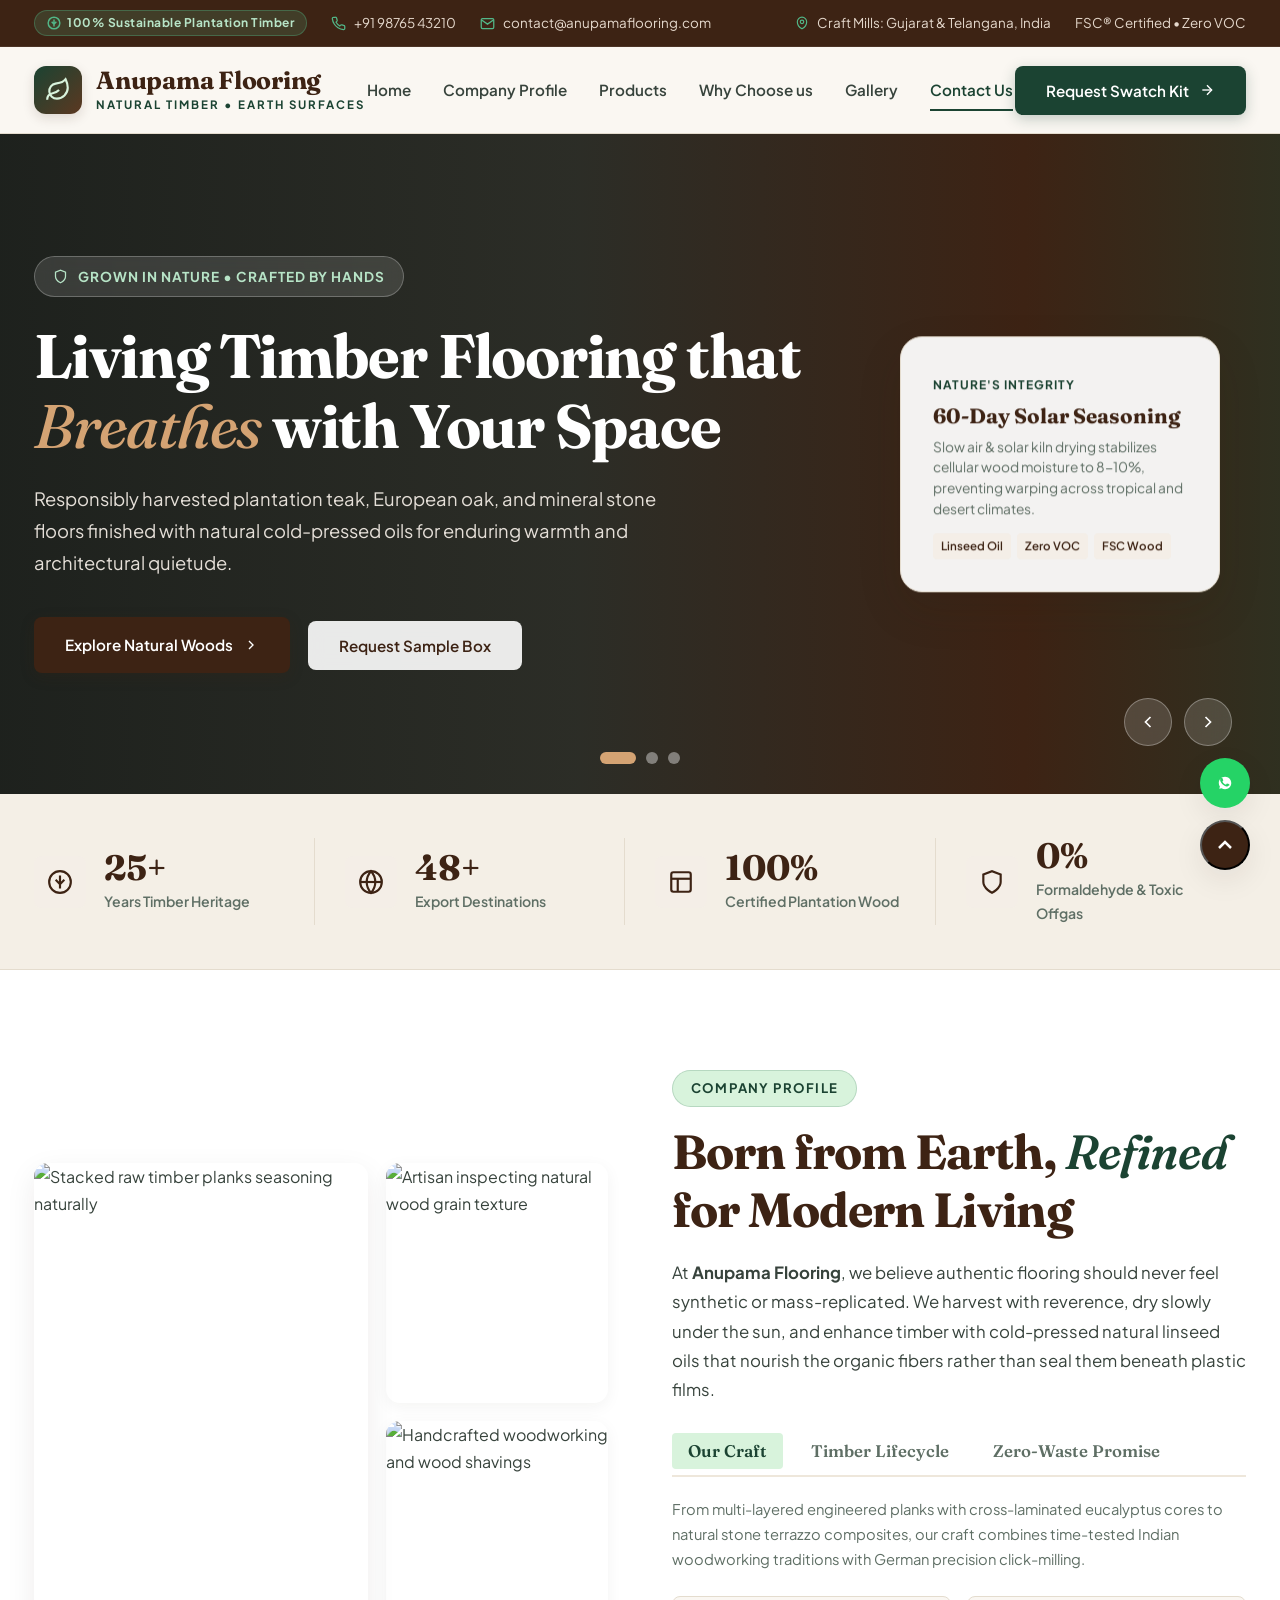
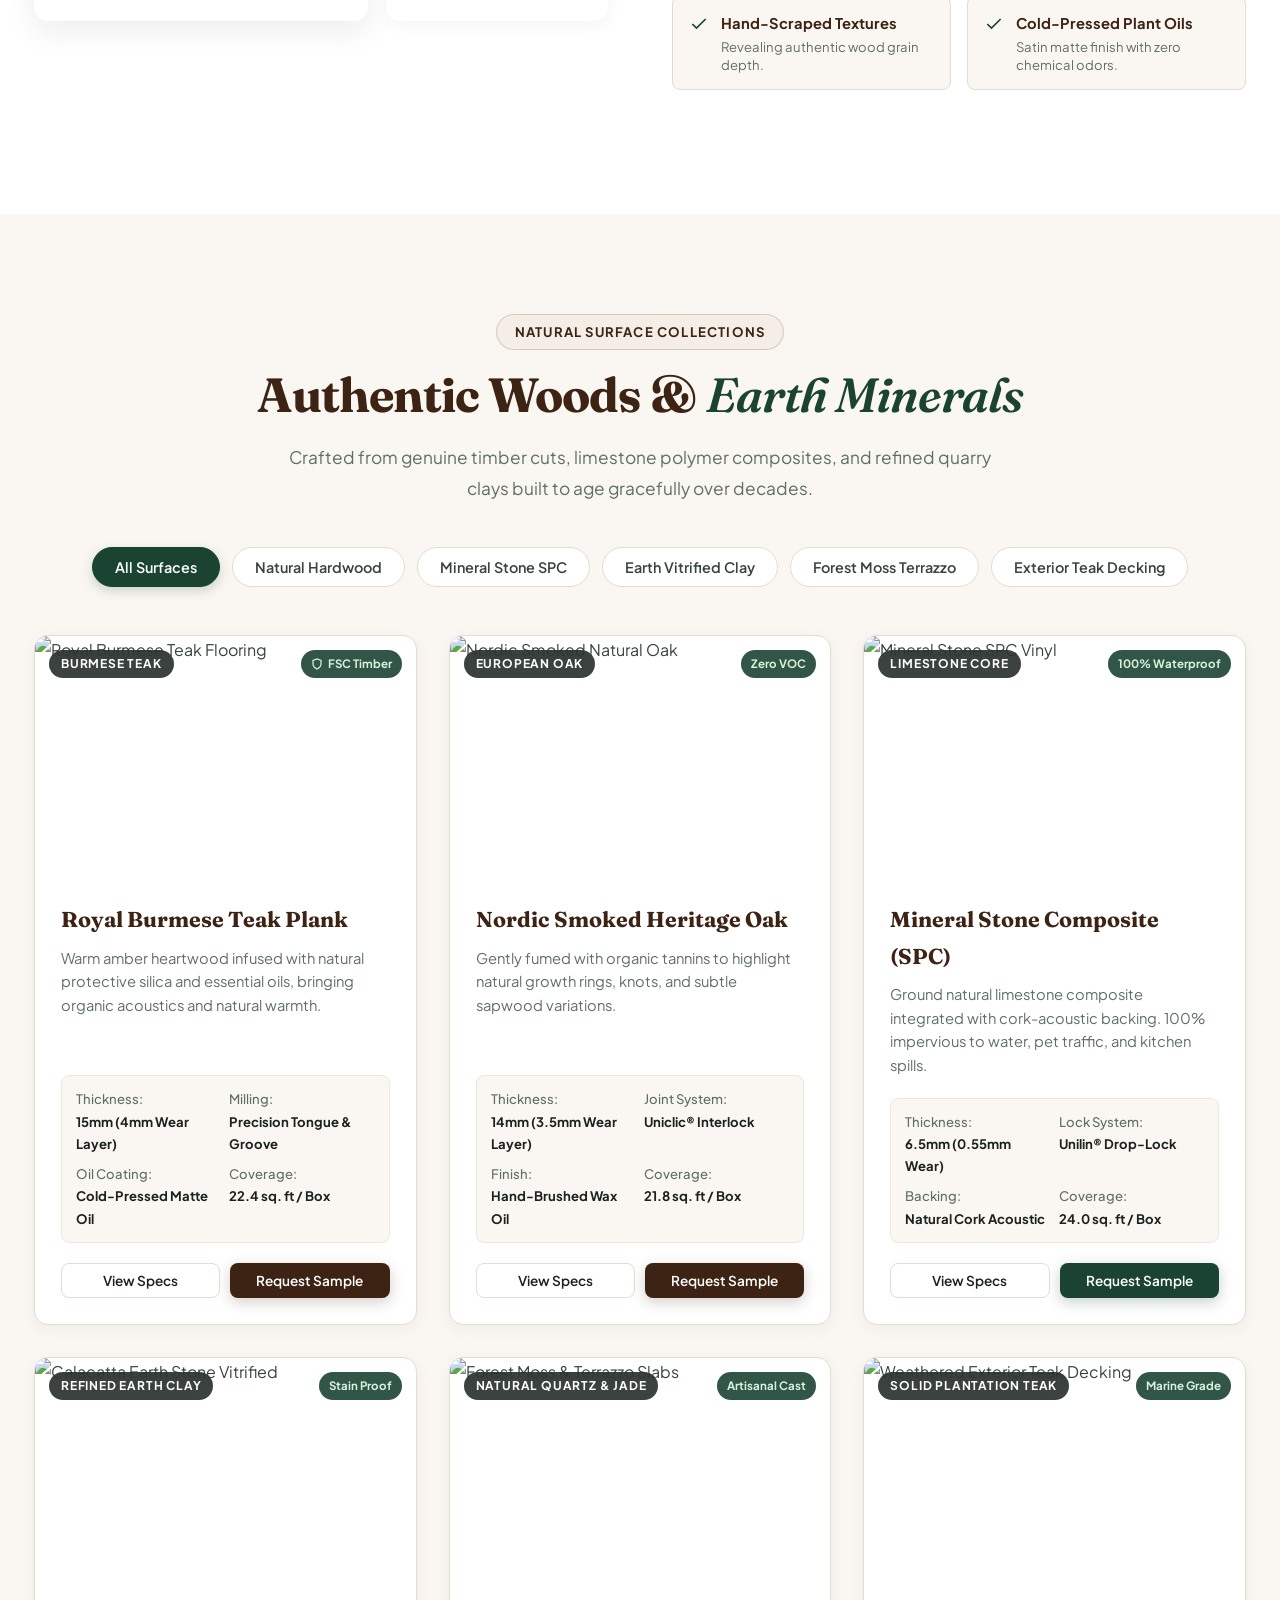
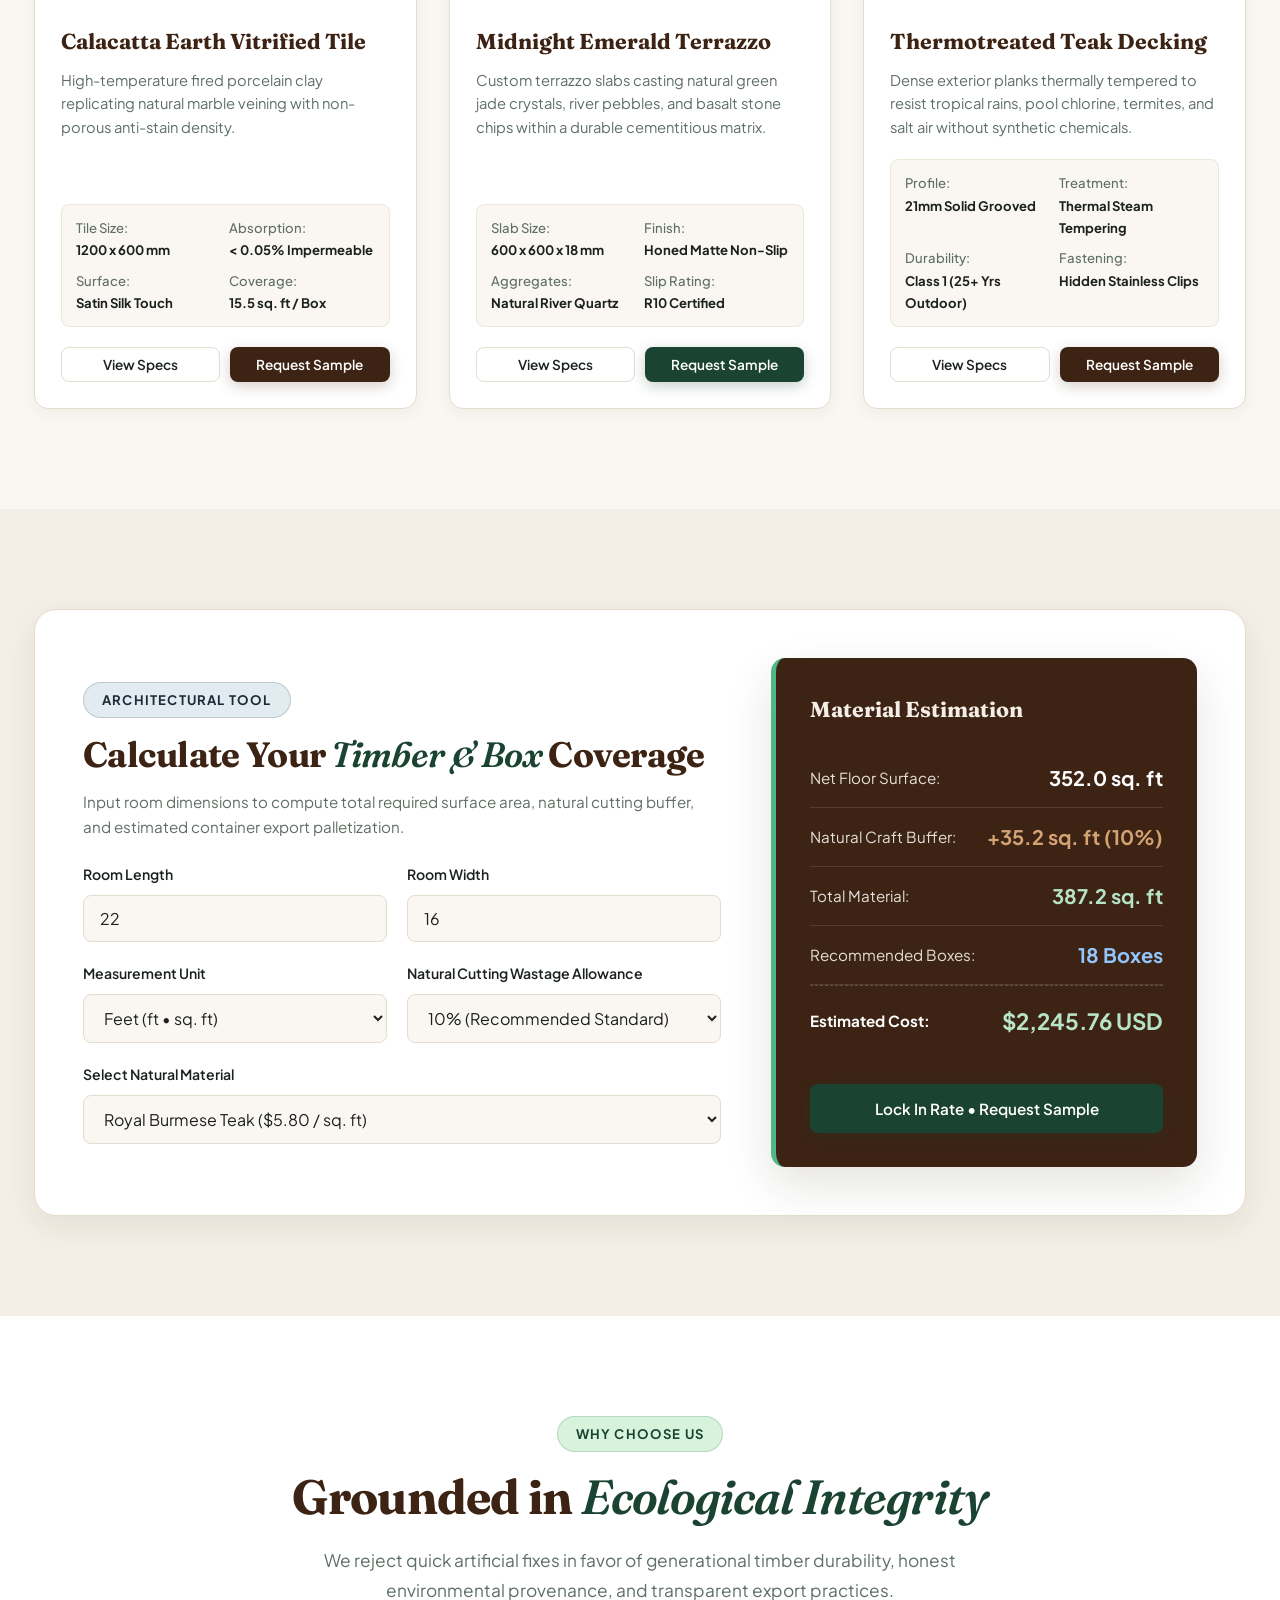
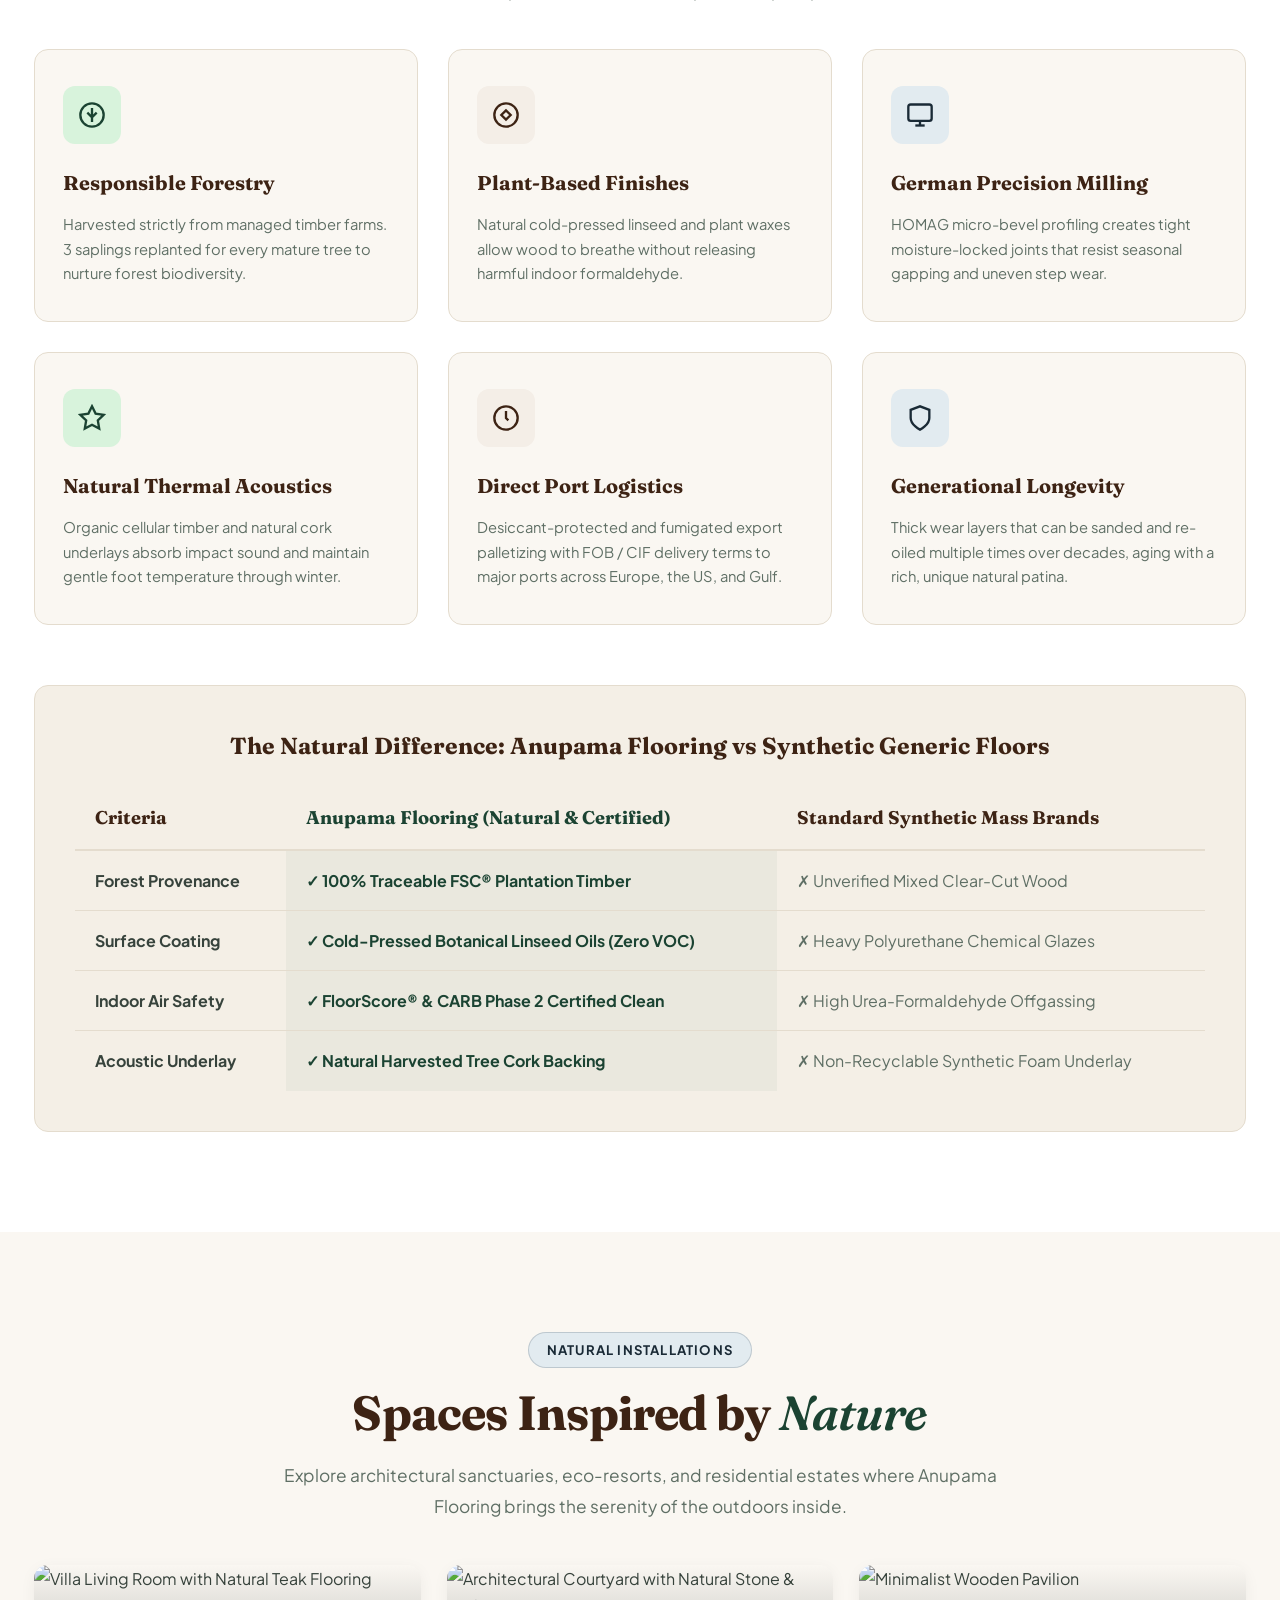
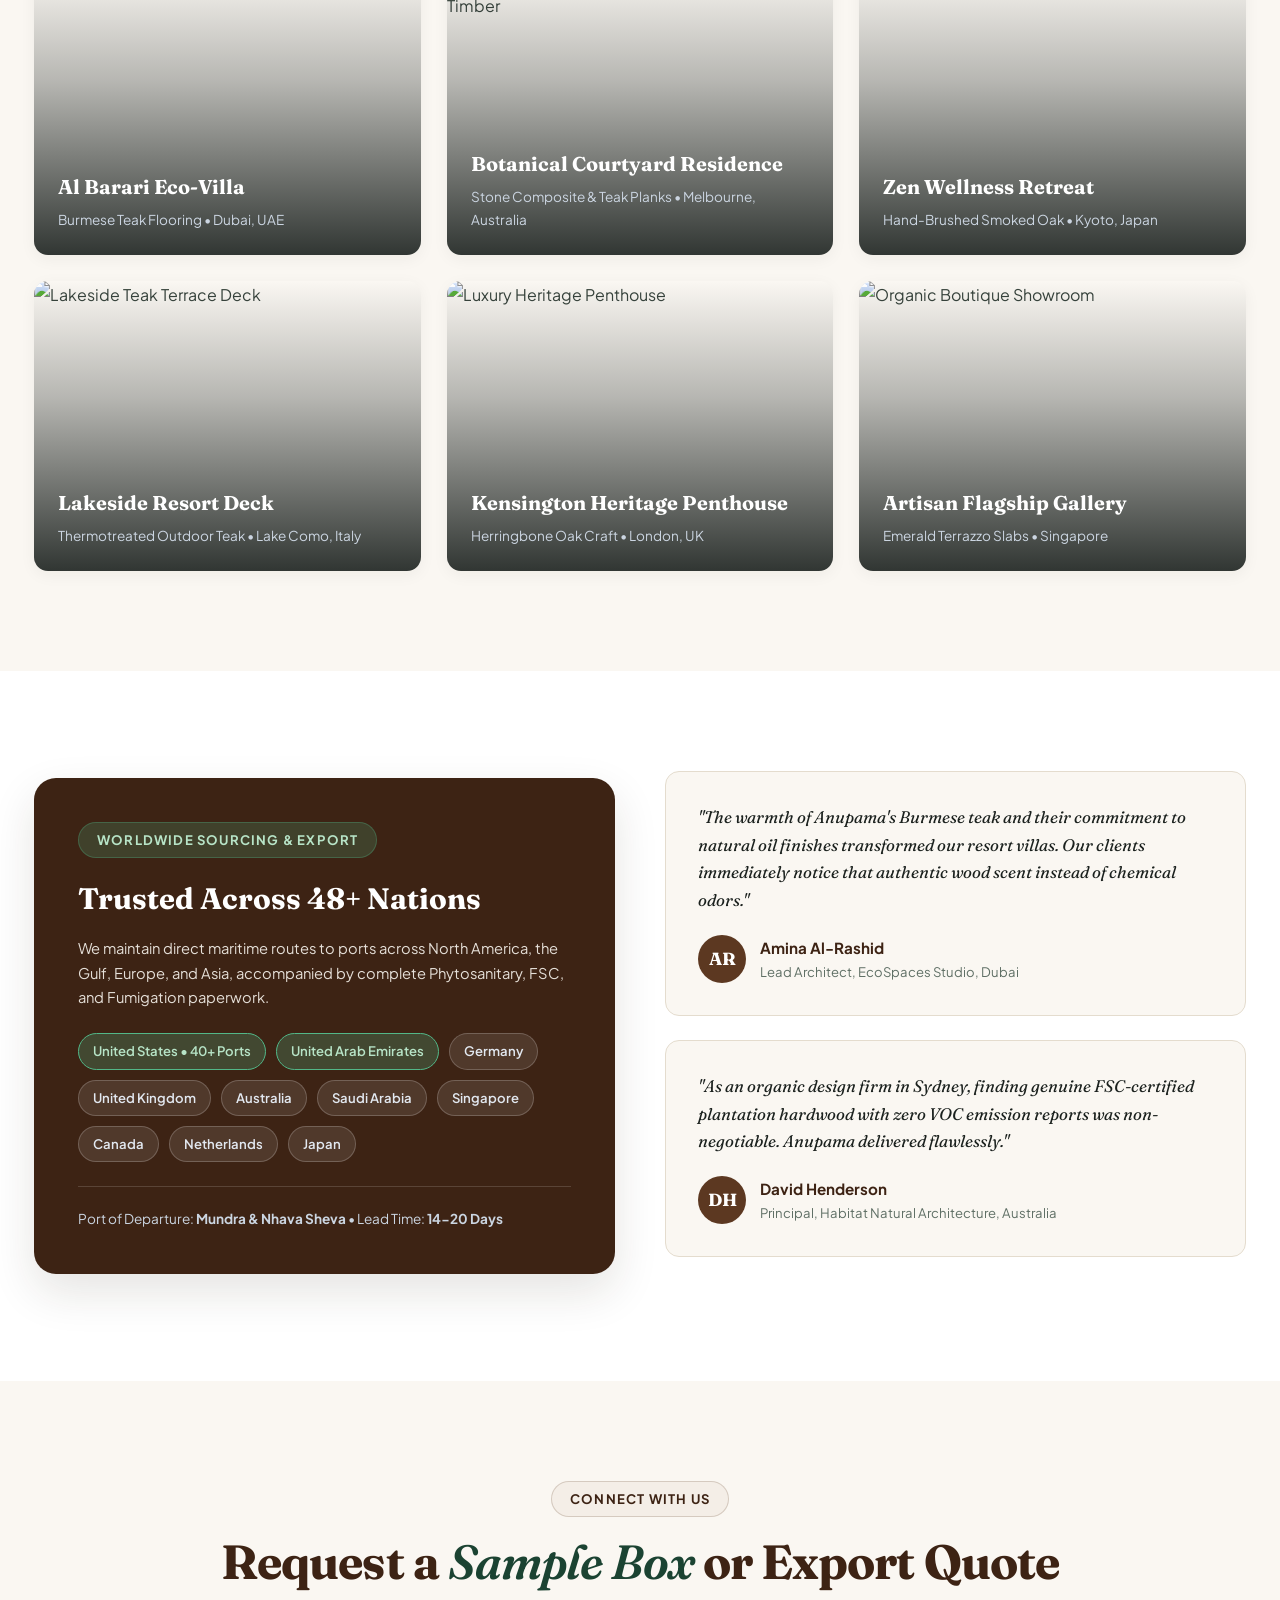
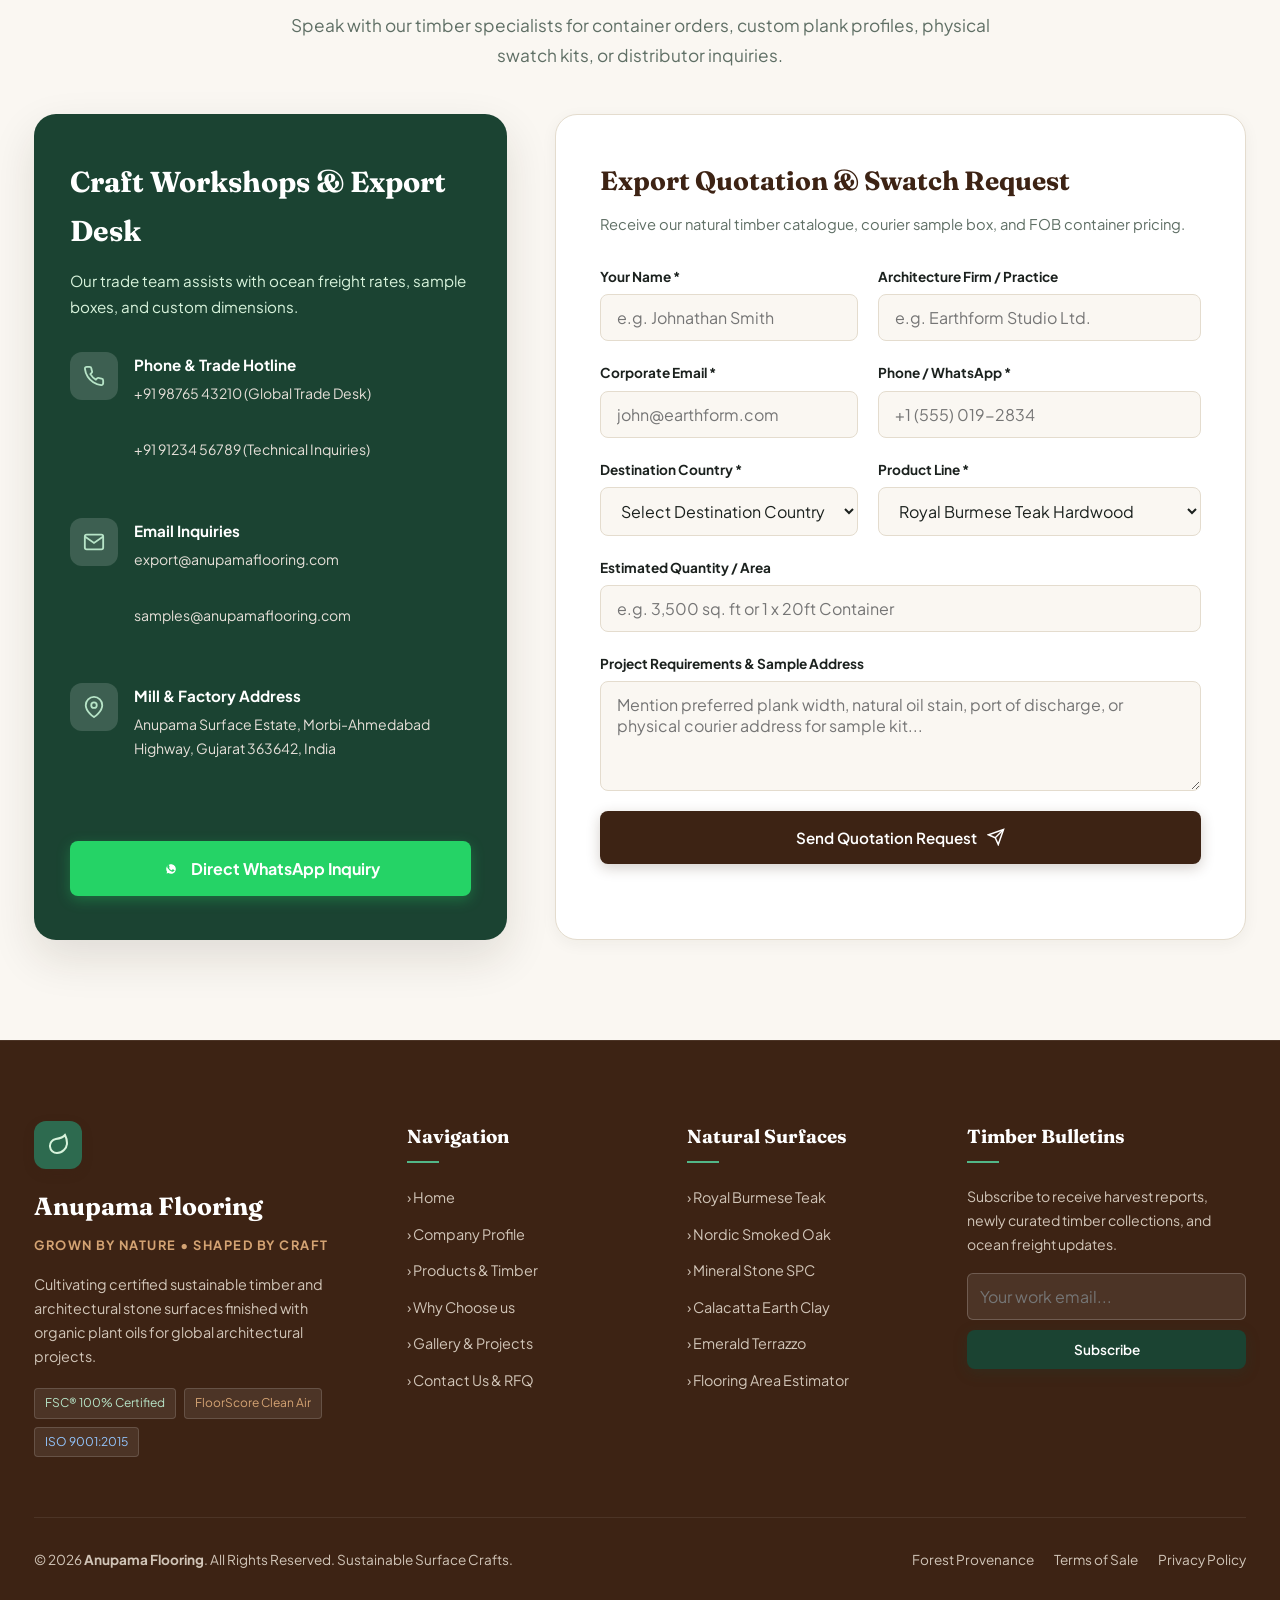
==== index.html @ cdf73d6b "design: redesign with authentic organic nature aesthetic, real timber photography, and warm artisana" ====
<!DOCTYPE html>
<html lang="en">
<head>
  <meta charset="UTF-8" />
  <meta name="viewport" content="width=device-width, initial-scale=1.0" />
  <title>Anupama Flooring | Natural Hardwood, Stone Surfaces &amp; Sustainable Timber</title>
  <meta name="description" content="Anupama Flooring crafts sustainable engineered timber, mineral stone composite, and architectural vitrified flooring harvested from responsibly managed plantations. Global shipping to 48+ countries." />
  <meta name="keywords" content="Anupama Flooring, Natural Timber Flooring, Sustainable Hardwood, Teak Wood Floors, Stone Polymer Composite, Eco Friendly Flooring Exporter" />
  
  <!-- Open Graph / Meta -->
  <meta property="og:type" content="website" />
  <meta property="og:title" content="Anupama Flooring - Grown by Nature, Shaped by Craft" />
  <meta property="og:description" content="Sustainable plantation timber, non-toxic plant oil finishes, and architectural stone flooring exported worldwide." />
  
  <!-- Favicon -->
  <link rel="icon" type="image/svg+xml" href="data:image/svg+xml,<svg xmlns='http://www.w3.org/2000/svg' viewBox='0 0 32 32'><rect width='32' height='32' rx='6' fill='%231B4332'/><path d='M16 6C10 6 7 11 7 17c0 5 4 9 9 9s9-4 9-9c0-6-3-11-9-11z' fill='%235C3821'/><path d='M16 8v16M11 12l5 4M21 12l-5 4' stroke='%23D8F3DC' stroke-width='1.5'/></svg>" />
  
  <!-- CSS Stylesheet -->
  <link rel="stylesheet" href="css/style.css" />
</head>
<body>

  <!-- ==========================================================================
       TOP BAR (Nature & Export Credentials)
       ========================================================================== -->
  <div class="topbar">
    <div class="container topbar-wrapper">
      <div class="topbar-left">
        <div class="topbar-item">
          <span class="badge-nature-origin">
            <svg width="14" height="14" viewBox="0 0 24 24" fill="none" stroke="currentColor" stroke-width="2.5"><path d="M12 2a10 10 0 0 1 10 10c0 5.5-4.5 10-10 10S2 17.5 2 12A10 10 0 0 1 12 2z"></path><path d="M12 6v12M8 10l4 4 4-4"></path></svg>
            100% Sustainable Plantation Timber
          </span>
        </div>
        <div class="topbar-item">
          <svg width="15" height="15" viewBox="0 0 24 24" fill="none" stroke="currentColor" stroke-width="2">
            <path d="M22 16.92v3a2 2 0 0 1-2.18 2 19.79 19.79 0 0 1-8.63-3.07 19.5 19.5 0 0 1-6-6 19.79 19.79 0 0 1-3.07-8.67A2 2 0 0 1 4.11 2h3a2 2 0 0 1 2 1.72 12.84 12.84 0 0 0 .7 2.81 2 2 0 0 1-.45 2.11L8.09 9.91a16 16 0 0 0 6 6l1.27-1.27a2 2 0 0 1 2.11-.45 12.84 12.84 0 0 0 2.81.7A2 2 0 0 1 22 16.92z"></path>
          </svg>
          <a href="tel:+919876543210">+91 98765 43210</a>
        </div>
        <div class="topbar-item">
          <svg width="15" height="15" viewBox="0 0 24 24" fill="none" stroke="currentColor" stroke-width="2">
            <path d="M4 4h16c1.1 0 2 .9 2 2v12c0 1.1-.9 2-2 2H4c-1.1 0-2-.9-2-2V6c0-1.1.9-2 2-2z"></path>
            <polyline points="22,6 12,13 2,6"></polyline>
          </svg>
          <a href="mailto:contact@anupamaflooring.com">contact@anupamaflooring.com</a>
        </div>
      </div>
      <div class="topbar-right">
        <div class="topbar-item">
          <svg width="14" height="14" viewBox="0 0 24 24" fill="none" stroke="currentColor" stroke-width="2">
            <path d="M12 22s-8-4.5-8-11.8A8 8 0 0 1 12 2a8 8 0 0 1 8 8.2c0 7.3-8 11.8-8 11.8z"></path>
            <circle cx="12" cy="10" r="3"></circle>
          </svg>
          <span>Craft Mills: Gujarat &amp; Telangana, India</span>
        </div>
        <div class="topbar-item">
          <span>FSC&reg; Certified &bull; Zero VOC</span>
        </div>
      </div>
    </div>
  </div>

  <!-- ==========================================================================
       HEADER & NAVIGATION BAR
       ========================================================================== -->
  <header class="header">
    <div class="container navbar">
      <!-- Brand Logo -->
      <a href="#home" class="logo">
        <div class="logo-leaf-icon">
          <svg width="26" height="26" viewBox="0 0 24 24" fill="none" stroke="currentColor" stroke-width="2">
            <path d="M11 20A7 7 0 0 1 9.8 6.1C15.5 5 17 4.48 19 2c1 2 2 4.18 2 8 0 5.5-4.78 10-10 10Z"></path>
            <path d="M2 21c0-3 1.85-5.36 5.08-6C9.5 14.52 12 13 13 12"></path>
          </svg>
        </div>
        <div class="logo-text">
          <span class="logo-name">Anupama Flooring</span>
          <span class="logo-tagline">Natural Timber &bull; Earth Surfaces</span>
        </div>
      </a>

      <!-- Navbar Options requested by USER -->
      <nav class="nav-menu" id="navMenu">
        <a href="#home" class="nav-link active">Home</a>
        <a href="#company-profile" class="nav-link">Company Profile</a>
        <a href="#products" class="nav-link">Products</a>
        <a href="#why-choose-us" class="nav-link">Why Choose us</a>
        <a href="#gallery" class="nav-link">Gallery</a>
        <a href="#contact-us" class="nav-link">Contact Us</a>
      </nav>

      <!-- Action Button & Mobile Toggle -->
      <div class="header-actions">
        <button class="btn btn-natural-green open-quote-modal">
          <span>Request Swatch Kit</span>
          <svg width="16" height="16" viewBox="0 0 24 24" fill="none" stroke="currentColor" stroke-width="2">
            <line x1="5" y1="12" x2="19" y2="12"></line>
            <polyline points="12 5 19 12 12 19"></polyline>
          </svg>
        </button>
        <button class="mobile-toggle" id="mobileToggle" aria-label="Toggle navigation menu">
          <svg width="26" height="26" viewBox="0 0 24 24" fill="none" stroke="currentColor" stroke-width="2">
            <line x1="3" y1="12" x2="21" y2="12"></line>
            <line x1="3" y1="6" x2="21" y2="6"></line>
            <line x1="3" y1="18" x2="21" y2="18"></line>
          </svg>
        </button>
      </div>
    </div>
  </header>

  <!-- ==========================================================================
       HERO SECTION (Authentic Nature Photography Slider)
       ========================================================================== -->
  <section class="hero" id="home">
    <div class="hero-slider">
      
      <!-- Slide 1: Sunlit Room with Warm Natural Wood Flooring -->
      <div class="hero-slide active">
        <div class="hero-bg-photo" style="background-image: url('https://images.unsplash.com/photo-1513694203232-719a280e022f?auto=format&fit=crop&w=1920&q=80');"></div>
        <div class="hero-photo-overlay"></div>
        <div class="container">
          <div class="hero-content">
            <div class="hero-badge-nature">
              <svg width="15" height="15" viewBox="0 0 24 24" fill="none" stroke="currentColor" stroke-width="2"><path d="M12 22s8-4 8-10V5l-8-3-8 3v7c0 6 8 10 8 10z"></path></svg>
              <span>Grown in Nature &bull; Crafted by Hands</span>
            </div>
            <h1 class="hero-title">
              Living Timber Flooring that <em>Breathes</em> with Your Space
            </h1>
            <p class="hero-description">
              Responsibly harvested plantation teak, European oak, and mineral stone floors finished with natural cold-pressed oils for enduring warmth and architectural quietude.
            </p>
            <div class="hero-cta">
              <a href="#products" class="btn btn-natural-dark">
                <span>Explore Natural Woods</span>
                <svg width="16" height="16" viewBox="0 0 24 24" fill="none" stroke="currentColor" stroke-width="2"><polyline points="9 18 15 12 9 6"></polyline></svg>
              </a>
              <button class="btn btn-natural-light open-quote-modal">Request Sample Box</button>
            </div>
          </div>
        </div>
      </div>

      <!-- Slide 2: Master Woodworking & Raw Timber Grain -->
      <div class="hero-slide">
        <div class="hero-bg-photo" style="background-image: url('https://images.unsplash.com/photo-1588854337236-6889d631faa8?auto=format&fit=crop&w=1920&q=80');"></div>
        <div class="hero-photo-overlay"></div>
        <div class="container">
          <div class="hero-content">
            <div class="hero-badge-nature">
              <svg width="15" height="15" viewBox="0 0 24 24" fill="none" stroke="currentColor" stroke-width="2"><circle cx="12" cy="12" r="10"></circle><polygon points="12 8 8 12 12 16 16 12 12 8"></polygon></svg>
              <span>Solar Kiln Seasoned &bull; Zero Chemical Bleach</span>
            </div>
            <h2 class="hero-title">
              Every Plank Tells an <em>Authentic</em> Forest Story
            </h2>
            <p class="hero-description">
              Hand-brushed grains that celebrate natural growth rings, knots, and mineral streaks. Engineered with precision tongue-and-groove milling for seamless installation.
            </p>
            <div class="hero-cta">
              <a href="#company-profile" class="btn btn-natural-green">
                <span>Our Timber Journey</span>
                <svg width="16" height="16" viewBox="0 0 24 24" fill="none" stroke="currentColor" stroke-width="2"><polyline points="9 18 15 12 9 6"></polyline></svg>
              </a>
              <a href="#calculator" class="btn btn-natural-light">Estimate Wood Needed</a>
            </div>
          </div>
        </div>
      </div>

      <!-- Slide 3: Sustainable Forest Canopy & Earth Stewardship -->
      <div class="hero-slide">
        <div class="hero-bg-photo" style="background-image: url('https://images.unsplash.com/photo-1448375240586-882707db888b?auto=format&fit=crop&w=1920&q=80');"></div>
        <div class="hero-photo-overlay"></div>
        <div class="container">
          <div class="hero-content">
            <div class="hero-badge-nature">
              <svg width="15" height="15" viewBox="0 0 24 24" fill="none" stroke="currentColor" stroke-width="2"><path d="M12 2a10 10 0 0 0-10 10c0 5.5 4.5 10 10 10s10-4.5 10-10A10 10 0 0 0 12 2z"></path></svg>
              <span>Ethical Global Forestry &bull; 48+ Nations</span>
            </div>
            <h2 class="hero-title">
              Earth-Conscious Export Direct from <em>Source Mills</em>
            </h2>
            <p class="hero-description">
              For every mature tree harvested, we replant three saplings. Dispatched globally in biodegradable moisture-barrier maritime crates from Mundra and Nhava Sheva ports.
            </p>
            <div class="hero-cta">
              <a href="#contact-us" class="btn btn-natural-dark">
                <span>Inquire Container Shipment</span>
                <svg width="16" height="16" viewBox="0 0 24 24" fill="none" stroke="currentColor" stroke-width="2"><line x1="5" y1="12" x2="19" y2="12"></line><polyline points="12 5 19 12 12 19"></polyline></svg>
              </a>
              <a href="#why-choose-us" class="btn btn-natural-light">Our Green Pledge</a>
            </div>
          </div>
        </div>
      </div>

      <!-- Floating Natural Craft Card -->
      <div class="hero-craft-card">
        <span class="craft-tag">Nature's Integrity</span>
        <h4 class="craft-title">60-Day Solar Seasoning</h4>
        <p class="craft-desc">
          Slow air &amp; solar kiln drying stabilizes cellular wood moisture to 8-10%, preventing warping across tropical and desert climates.
        </p>
        <div class="craft-pills">
          <span class="craft-pill">Linseed Oil</span>
          <span class="craft-pill">Zero VOC</span>
          <span class="craft-pill">FSC Wood</span>
        </div>
      </div>

      <!-- Slider Navigation Controls -->
      <div class="slider-arrows">
        <button class="slider-btn" id="sliderPrev" aria-label="Previous Slide">
          <svg width="20" height="20" viewBox="0 0 24 24" fill="none" stroke="currentColor" stroke-width="2"><polyline points="15 18 9 12 15 6"></polyline></svg>
        </button>
        <button class="slider-btn" id="sliderNext" aria-label="Next Slide">
          <svg width="20" height="20" viewBox="0 0 24 24" fill="none" stroke="currentColor" stroke-width="2"><polyline points="9 18 15 12 9 6"></polyline></svg>
        </button>
      </div>

      <div class="slider-dots">
        <div class="slider-dot active"></div>
        <div class="slider-dot"></div>
        <div class="slider-dot"></div>
      </div>

    </div>
  </section>

  <!-- ==========================================================================
       METRICS & CRAFT VALUES STRIP
       ========================================================================== -->
  <section class="metrics-strip">
    <div class="container">
      <div class="metrics-grid">
        
        <div class="metric-item">
          <div class="metric-icon-box">
            <svg width="26" height="26" viewBox="0 0 24 24" fill="none" stroke="currentColor" stroke-width="2"><path d="M12 2a10 10 0 0 1 10 10c0 5.5-4.5 10-10 10S2 17.5 2 12A10 10 0 0 1 12 2z"></path><path d="M12 6v12M8 10l4 4 4-4"></path></svg>
          </div>
          <div class="metric-data">
            <h3><span class="stat-count" data-target="25">0</span>+</h3>
            <p>Years Timber Heritage</p>
          </div>
        </div>

        <div class="metric-item">
          <div class="metric-icon-box">
            <svg width="26" height="26" viewBox="0 0 24 24" fill="none" stroke="currentColor" stroke-width="2"><circle cx="12" cy="12" r="10"></circle><line x1="2" y1="12" x2="22" y2="12"></line><path d="M12 2a15.3 15.3 0 0 1 4 10 15.3 15.3 0 0 1-4 10 15.3 15.3 0 0 1-4-10 15.3 15.3 0 0 1 4-10z"></path></svg>
          </div>
          <div class="metric-data">
            <h3><span class="stat-count" data-target="48">0</span>+</h3>
            <p>Export Destinations</p>
          </div>
        </div>

        <div class="metric-item">
          <div class="metric-icon-box">
            <svg width="26" height="26" viewBox="0 0 24 24" fill="none" stroke="currentColor" stroke-width="2"><rect x="3" y="3" width="18" height="18" rx="2" ry="2"></rect><line x1="3" y1="9" x2="21" y2="9"></line><line x1="9" y1="21" x2="9" y2="9"></line></svg>
          </div>
          <div class="metric-data">
            <h3><span class="stat-count" data-target="100">0</span>%</h3>
            <p>Certified Plantation Wood</p>
          </div>
        </div>

        <div class="metric-item">
          <div class="metric-icon-box">
            <svg width="26" height="26" viewBox="0 0 24 24" fill="none" stroke="currentColor" stroke-width="2"><path d="M12 22s8-4 8-10V5l-8-3-8 3v7c0 6 8 10 8 10z"></path></svg>
          </div>
          <div class="metric-data">
            <h3>0%</h3>
            <p>Formaldehyde &amp; Toxic Offgas</p>
          </div>
        </div>

      </div>
    </div>
  </section>

  <!-- ==========================================================================
       COMPANY PROFILE SECTION
       ========================================================================== -->
  <section class="section-company" id="company-profile">
    <div class="container">
      <div class="company-layout">
        
        <!-- Real Authentic Timber Photography Mosaic -->
        <div class="company-gallery-mosaic">
          <div class="mosaic-img-1">
            <img src="https://images.unsplash.com/photo-1533090161767-e6ffed986c88?auto=format&fit=crop&w=1000&q=80" alt="Stacked raw timber planks seasoning naturally" loading="lazy" />
          </div>
          <div class="mosaic-img-2">
            <img src="https://images.unsplash.com/photo-1540555700478-4be289fbecef?auto=format&fit=crop&w=800&q=80" alt="Artisan inspecting natural wood grain texture" loading="lazy" />
          </div>
          <div class="mosaic-img-3">
            <img src="https://images.unsplash.com/photo-1588854337236-6889d631faa8?auto=format&fit=crop&w=800&q=80" alt="Handcrafted woodworking and wood shavings" loading="lazy" />
          </div>
        </div>

        <!-- Narrative Content -->
        <div>
          <div class="natural-tag">Company Profile</div>
          <h2 class="section-heading">
            Born from Earth, <em>Refined</em> for Modern Living
          </h2>
          <p style="font-size: 1.05rem; color: var(--text-body); margin-bottom: 20px; line-height: 1.75;">
            At <strong>Anupama Flooring</strong>, we believe authentic flooring should never feel synthetic or mass-replicated. We harvest with reverence, dry slowly under the sun, and enhance timber with cold-pressed natural linseed oils that nourish the organic fibers rather than seal them beneath plastic films.
          </p>

          <!-- Interactive Tabs -->
          <div class="company-tabs-nav">
            <button class="tab-nav-btn active" data-tab="tab-craft">Our Craft</button>
            <button class="tab-nav-btn" data-tab="tab-timber">Timber Lifecycle</button>
            <button class="tab-nav-btn" data-tab="tab-eco">Zero-Waste Promise</button>
          </div>

          <!-- Tab Panels -->
          <div class="tab-panel active" id="tab-craft">
            <p style="font-size: 0.92rem; color: var(--text-muted); line-height: 1.7;">
              From multi-layered engineered planks with cross-laminated eucalyptus cores to natural stone terrazzo composites, our craft combines time-tested Indian woodworking traditions with German precision click-milling.
            </p>
            <div class="natural-pillars-grid">
              <div class="pillar-item">
                <svg width="20" height="20" viewBox="0 0 24 24" fill="none" stroke="currentColor" stroke-width="2"><polyline points="20 6 9 17 4 12"></polyline></svg>
                <div>
                  <h5>Hand-Scraped Textures</h5>
                  <p>Revealing authentic wood grain depth.</p>
                </div>
              </div>
              <div class="pillar-item">
                <svg width="20" height="20" viewBox="0 0 24 24" fill="none" stroke="currentColor" stroke-width="2"><polyline points="20 6 9 17 4 12"></polyline></svg>
                <div>
                  <h5>Cold-Pressed Plant Oils</h5>
                  <p>Satin matte finish with zero chemical odors.</p>
                </div>
              </div>
            </div>
          </div>

          <div class="tab-panel" id="tab-timber">
            <p style="font-size: 0.92rem; color: var(--text-muted); line-height: 1.7;">
              Every log is traced from registered plantations in Gujarat and Southern India. Logs undergo a 60-day natural moisture equalization cycle followed by computer-monitored solar kiln drying to eliminate tension before milling.
            </p>
            <div class="natural-pillars-grid">
              <div class="pillar-item">
                <svg width="20" height="20" viewBox="0 0 24 24" fill="none" stroke="currentColor" stroke-width="2"><polyline points="20 6 9 17 4 12"></polyline></svg>
                <div>
                  <h5>Solar Kiln Seasoned</h5>
                  <p>Guaranteed 8-10% equilibrium moisture.</p>
                </div>
              </div>
              <div class="pillar-item">
                <svg width="20" height="20" viewBox="0 0 24 24" fill="none" stroke="currentColor" stroke-width="2"><polyline points="20 6 9 17 4 12"></polyline></svg>
                <div>
                  <h5>Cross-Grain Stability</h5>
                  <p>Eliminates seasonal expansion &amp; buckling.</p>
                </div>
              </div>
            </div>
          </div>

          <div class="tab-panel" id="tab-eco">
            <p style="font-size: 0.92rem; color: var(--text-muted); line-height: 1.7;">
              Zero waste leaves our workshops. Wood trimmings and sawdust are compressed into clean biomass briquettes that power our drying kilns, closing the loop on our carbon footprint.
            </p>
            <div class="natural-pillars-grid">
              <div class="pillar-item">
                <svg width="20" height="20" viewBox="0 0 24 24" fill="none" stroke="currentColor" stroke-width="2"><polyline points="20 6 9 17 4 12"></polyline></svg>
                <div>
                  <h5>Biomass Energy Cycle</h5>
                  <p>100% sawdust repurposed for kiln heat.</p>
                </div>
              </div>
              <div class="pillar-item">
                <svg width="20" height="20" viewBox="0 0 24 24" fill="none" stroke="currentColor" stroke-width="2"><polyline points="20 6 9 17 4 12"></polyline></svg>
                <div>
                  <h5>Biodegradable Packing</h5>
                  <p>Recyclable ocean container palletizing.</p>
                </div>
              </div>
            </div>
          </div>

        </div>

      </div>
    </div>
  </section>

  <!-- ==========================================================================
       PRODUCTS SHOWCASE SECTION
       ========================================================================== -->
  <section class="section-products" id="products">
    <div class="container">
      
      <div class="text-center">
        <div class="natural-tag tag-brown">Natural Surface Collections</div>
        <h2 class="section-heading">Authentic Woods &amp; <em>Earth Minerals</em></h2>
        <p class="section-subtext">
          Crafted from genuine timber cuts, limestone polymer composites, and refined quarry clays built to age gracefully over decades.
        </p>
      </div>

      <!-- Category Filter Pills -->
      <div class="product-filter-bar">
        <button class="filter-pill active" data-filter="all">All Surfaces</button>
        <button class="filter-pill" data-filter="hardwood">Natural Hardwood</button>
        <button class="filter-pill" data-filter="spc">Mineral Stone SPC</button>
        <button class="filter-pill" data-filter="vitrified">Earth Vitrified Clay</button>
        <button class="filter-pill" data-filter="terrazzo">Forest Moss Terrazzo</button>
        <button class="filter-pill" data-filter="decking">Exterior Teak Decking</button>
      </div>

      <!-- Products Grid with Real Nature Imagery -->
      <div class="products-grid">
        
        <!-- Product 1: Royal Burmese Teak -->
        <div class="product-card" data-category="hardwood">
          <div class="product-img-wrap">
            <span class="product-origin-badge">Burmese Teak</span>
            <span class="product-eco-badge">
              <svg width="12" height="12" viewBox="0 0 24 24" fill="none" stroke="currentColor" stroke-width="2.5"><path d="M12 22s8-4 8-10V5l-8-3-8 3v7c0 6 8 10 8 10z"></path></svg>
              FSC Timber
            </span>
            <img src="https://images.unsplash.com/photo-1546484396-fb3fc6f95f98?auto=format&fit=crop&w=800&q=80" alt="Royal Burmese Teak Flooring" loading="lazy" />
          </div>
          <div class="product-info">
            <h3 class="product-title">Royal Burmese Teak Plank</h3>
            <p class="product-desc">
              Warm amber heartwood infused with natural protective silica and essential oils, bringing organic acoustics and natural warmth.
            </p>
            <div class="product-details-table">
              <div class="p-spec"><span class="p-label">Thickness:</span><span class="p-val">15mm (4mm Wear Layer)</span></div>
              <div class="p-spec"><span class="p-label">Milling:</span><span class="p-val">Precision Tongue &amp; Groove</span></div>
              <div class="p-spec"><span class="p-label">Oil Coating:</span><span class="p-val">Cold-Pressed Matte Oil</span></div>
              <div class="p-spec"><span class="p-label">Coverage:</span><span class="p-val">22.4 sq. ft / Box</span></div>
            </div>
            <div class="product-actions">
              <button class="btn btn-natural-outline btn-sm btn-view-detail" data-product-id="p1">View Specs</button>
              <button class="btn btn-natural-dark btn-sm open-quote-modal">Request Sample</button>
            </div>
          </div>
        </div>

        <!-- Product 2: Nordic Smoked Natural Oak -->
        <div class="product-card" data-category="hardwood">
          <div class="product-img-wrap">
            <span class="product-origin-badge">European Oak</span>
            <span class="product-eco-badge">Zero VOC</span>
            <img src="https://images.unsplash.com/photo-1581858726788-75bc0f6a952d?auto=format&fit=crop&w=800&q=80" alt="Nordic Smoked Natural Oak" loading="lazy" />
          </div>
          <div class="product-info">
            <h3 class="product-title">Nordic Smoked Heritage Oak</h3>
            <p class="product-desc">
              Gently fumed with organic tannins to highlight natural growth rings, knots, and subtle sapwood variations.
            </p>
            <div class="product-details-table">
              <div class="p-spec"><span class="p-label">Thickness:</span><span class="p-val">14mm (3.5mm Wear Layer)</span></div>
              <div class="p-spec"><span class="p-label">Joint System:</span><span class="p-val">Uniclic&reg; Interlock</span></div>
              <div class="p-spec"><span class="p-label">Finish:</span><span class="p-val">Hand-Brushed Wax Oil</span></div>
              <div class="p-spec"><span class="p-label">Coverage:</span><span class="p-val">21.8 sq. ft / Box</span></div>
            </div>
            <div class="product-actions">
              <button class="btn btn-natural-outline btn-sm btn-view-detail" data-product-id="p2">View Specs</button>
              <button class="btn btn-natural-dark btn-sm open-quote-modal">Request Sample</button>
            </div>
          </div>
        </div>

        <!-- Product 3: Mineral Stone SPC Vinyl -->
        <div class="product-card" data-category="spc">
          <div class="product-img-wrap">
            <span class="product-origin-badge">Limestone Core</span>
            <span class="product-eco-badge">100% Waterproof</span>
            <img src="https://images.unsplash.com/photo-1502005229762-ee1b2da97ba4?auto=format&fit=crop&w=800&q=80" alt="Mineral Stone SPC Vinyl" loading="lazy" />
          </div>
          <div class="product-info">
            <h3 class="product-title">Mineral Stone Composite (SPC)</h3>
            <p class="product-desc">
              Ground natural limestone composite integrated with cork-acoustic backing. 100% impervious to water, pet traffic, and kitchen spills.
            </p>
            <div class="product-details-table">
              <div class="p-spec"><span class="p-label">Thickness:</span><span class="p-val">6.5mm (0.55mm Wear)</span></div>
              <div class="p-spec"><span class="p-label">Lock System:</span><span class="p-val">Unilin&reg; Drop-Lock</span></div>
              <div class="p-spec"><span class="p-label">Backing:</span><span class="p-val">Natural Cork Acoustic</span></div>
              <div class="p-spec"><span class="p-label">Coverage:</span><span class="p-val">24.0 sq. ft / Box</span></div>
            </div>
            <div class="product-actions">
              <button class="btn btn-natural-outline btn-sm btn-view-detail" data-product-id="p3">View Specs</button>
              <button class="btn btn-natural-green btn-sm open-quote-modal">Request Sample</button>
            </div>
          </div>
        </div>

        <!-- Product 4: Calacatta Vitrified Clay -->
        <div class="product-card" data-category="vitrified">
          <div class="product-img-wrap">
            <span class="product-origin-badge">Refined Earth Clay</span>
            <span class="product-eco-badge">Stain Proof</span>
            <img src="https://images.unsplash.com/photo-1600585154340-be6161a56a0c?auto=format&fit=crop&w=800&q=80" alt="Calacatta Earth Stone Vitrified" loading="lazy" />
          </div>
          <div class="product-info">
            <h3 class="product-title">Calacatta Earth Vitrified Tile</h3>
            <p class="product-desc">
              High-temperature fired porcelain clay replicating natural marble veining with non-porous anti-stain density.
            </p>
            <div class="product-details-table">
              <div class="p-spec"><span class="p-label">Tile Size:</span><span class="p-val">1200 x 600 mm</span></div>
              <div class="p-spec"><span class="p-label">Absorption:</span><span class="p-val">&lt; 0.05% Impermeable</span></div>
              <div class="p-spec"><span class="p-label">Surface:</span><span class="p-val">Satin Silk Touch</span></div>
              <div class="p-spec"><span class="p-label">Coverage:</span><span class="p-val">15.5 sq. ft / Box</span></div>
            </div>
            <div class="product-actions">
              <button class="btn btn-natural-outline btn-sm btn-view-detail" data-product-id="p4">View Specs</button>
              <button class="btn btn-natural-dark btn-sm open-quote-modal">Request Sample</button>
            </div>
          </div>
        </div>

        <!-- Product 5: Forest Moss & Terrazzo Slabs -->
        <div class="product-card" data-category="terrazzo">
          <div class="product-img-wrap">
            <span class="product-origin-badge">Natural Quartz &amp; Jade</span>
            <span class="product-eco-badge">Artisanal Cast</span>
            <img src="https://images.unsplash.com/photo-1618221195710-dd6b41faaea6?auto=format&fit=crop&w=800&q=80" alt="Forest Moss & Terrazzo Slabs" loading="lazy" />
          </div>
          <div class="product-info">
            <h3 class="product-title">Midnight Emerald Terrazzo</h3>
            <p class="product-desc">
              Custom terrazzo slabs casting natural green jade crystals, river pebbles, and basalt stone chips within a durable cementitious matrix.
            </p>
            <div class="product-details-table">
              <div class="p-spec"><span class="p-label">Slab Size:</span><span class="p-val">600 x 600 x 18 mm</span></div>
              <div class="p-spec"><span class="p-label">Finish:</span><span class="p-val">Honed Matte Non-Slip</span></div>
              <div class="p-spec"><span class="p-label">Aggregates:</span><span class="p-val">Natural River Quartz</span></div>
              <div class="p-spec"><span class="p-label">Slip Rating:</span><span class="p-val">R10 Certified</span></div>
            </div>
            <div class="product-actions">
              <button class="btn btn-natural-outline btn-sm btn-view-detail" data-product-id="p5">View Specs</button>
              <button class="btn btn-natural-green btn-sm open-quote-modal">Request Sample</button>
            </div>
          </div>
        </div>

        <!-- Product 6: Weathered Exterior Teak Decking -->
        <div class="product-card" data-category="decking">
          <div class="product-img-wrap">
            <span class="product-origin-badge">Solid Plantation Teak</span>
            <span class="product-eco-badge">Marine Grade</span>
            <img src="https://images.unsplash.com/photo-1507652313519-d4e9174996dd?auto=format&fit=crop&w=800&q=80" alt="Weathered Exterior Teak Decking" loading="lazy" />
          </div>
          <div class="product-info">
            <h3 class="product-title">Thermotreated Teak Decking</h3>
            <p class="product-desc">
              Dense exterior planks thermally tempered to resist tropical rains, pool chlorine, termites, and salt air without synthetic chemicals.
            </p>
            <div class="product-details-table">
              <div class="p-spec"><span class="p-label">Profile:</span><span class="p-val">21mm Solid Grooved</span></div>
              <div class="p-spec"><span class="p-label">Treatment:</span><span class="p-val">Thermal Steam Tempering</span></div>
              <div class="p-spec"><span class="p-label">Durability:</span><span class="p-val">Class 1 (25+ Yrs Outdoor)</span></div>
              <div class="p-spec"><span class="p-label">Fastening:</span><span class="p-val">Hidden Stainless Clips</span></div>
            </div>
            <div class="product-actions">
              <button class="btn btn-natural-outline btn-sm btn-view-detail" data-product-id="p6">View Specs</button>
              <button class="btn btn-natural-dark btn-sm open-quote-modal">Request Sample</button>
            </div>
          </div>
        </div>

      </div>

    </div>
  </section>

  <!-- ==========================================================================
       INTERACTIVE FLOORING CALCULATOR & ESTIMATOR
       ========================================================================== -->
  <section class="section-calculator" id="calculator">
    <div class="container">
      <div class="calc-box">
        
        <div>
          <div class="natural-tag tag-blue">Architectural Tool</div>
          <h2 class="section-heading" style="font-size: 2.2rem; margin-bottom: 12px;">
            Calculate Your <em>Timber &amp; Box</em> Coverage
          </h2>
          <p style="color: var(--text-muted); font-size: 0.95rem; line-height: 1.65;">
            Input room dimensions to compute total required surface area, natural cutting buffer, and estimated container export palletization.
          </p>

          <form class="calc-fields" onsubmit="return false;">
            
            <div class="calc-input-group">
              <label for="calcLength">Room Length</label>
              <input type="number" id="calcLength" value="22" min="1" step="0.5" />
            </div>

            <div class="calc-input-group">
              <label for="calcWidth">Room Width</label>
              <input type="number" id="calcWidth" value="16" min="1" step="0.5" />
            </div>

            <div class="calc-input-group">
              <label for="calcUnit">Measurement Unit</label>
              <select id="calcUnit">
                <option value="ft" selected>Feet (ft &bull; sq. ft)</option>
                <option value="m">Meters (m &bull; sq. m)</option>
              </select>
            </div>

            <div class="calc-input-group">
              <label for="calcWaste">Natural Cutting Wastage Allowance</label>
              <select id="calcWaste">
                <option value="5">5% (Straight Plank Pattern)</option>
                <option value="10" selected>10% (Recommended Standard)</option>
                <option value="15">15% (Herringbone / Chevron Craft)</option>
              </select>
            </div>

            <div class="calc-input-group full">
              <label for="calcProduct">Select Natural Material</label>
              <select id="calcProduct">
                <option value="5.80" selected>Royal Burmese Teak ($5.80 / sq. ft)</option>
                <option value="4.90">Nordic Smoked Heritage Oak ($4.90 / sq. ft)</option>
                <option value="2.95">Mineral Stone SPC Waterproof Core ($2.95 / sq. ft)</option>
                <option value="3.40">Calacatta Earth Vitrified Clay ($3.40 / sq. ft)</option>
                <option value="6.50">Midnight Emerald Custom Terrazzo ($6.50 / sq. ft)</option>
                <option value="7.20">Thermotreated Exterior Teak Decking ($7.20 / sq. ft)</option>
              </select>
            </div>

          </form>
        </div>

        <!-- Calculated Summary Card -->
        <div class="calc-summary-card">
          <h3 class="summary-heading">Material Estimation</h3>
          
          <div class="summary-row">
            <span style="color: #e5dfd8;">Net Floor Surface:</span>
            <span class="val" id="resArea" style="color: #fff;">352.0 sq. ft</span>
          </div>

          <div class="summary-row">
            <span style="color: #e5dfd8;">Natural Craft Buffer:</span>
            <span class="val" id="resWaste" style="color: #d4a373;">+35.2 sq. ft (10%)</span>
          </div>

          <div class="summary-row">
            <span style="color: #e5dfd8;">Total Material:</span>
            <span class="val" id="resTotalArea">387.2 sq. ft</span>
          </div>

          <div class="summary-row">
            <span style="color: #e5dfd8;">Recommended Boxes:</span>
            <span class="val" id="resBoxes" style="color: #93c5fd;">18 Boxes</span>
          </div>

          <div class="summary-row" style="border-top: 1px dashed rgba(255,255,255,0.2); padding-top: 16px;">
            <span style="color: #fff; font-weight: 700;">Estimated Cost:</span>
            <span class="val" id="resCost" style="font-size: 1.4rem; color: #b7e4c7;">$2,245.76 USD</span>
          </div>

          <button class="btn btn-natural-green open-quote-modal" style="width: 100%; margin-top: 16px;">
            <span>Lock In Rate &bull; Request Sample</span>
          </button>
        </div>

      </div>
    </div>
  </section>

  <!-- ==========================================================================
       WHY CHOOSE US SECTION
       ========================================================================== -->
  <section class="section-why" id="why-choose-us">
    <div class="container">
      
      <div class="text-center">
        <div class="natural-tag">Why Choose Us</div>
        <h2 class="section-heading">Grounded in <em>Ecological Integrity</em></h2>
        <p class="section-subtext">
          We reject quick artificial fixes in favor of generational timber durability, honest environmental provenance, and transparent export practices.
        </p>
      </div>

      <div class="why-pillars-grid">
        
        <div class="why-pillar-card">
          <div class="why-icon-badge">
            <svg width="28" height="28" viewBox="0 0 24 24" fill="none" stroke="currentColor" stroke-width="2"><path d="M12 2a10 10 0 0 1 10 10c0 5.5-4.5 10-10 10S2 17.5 2 12A10 10 0 0 1 12 2z"></path><path d="M12 6v12M8 10l4 4 4-4"></path></svg>
          </div>
          <h3 class="why-title">Responsible Forestry</h3>
          <p class="why-desc">
            Harvested strictly from managed timber farms. 3 saplings replanted for every mature tree to nurture forest biodiversity.
          </p>
        </div>

        <div class="why-pillar-card">
          <div class="why-icon-badge">
            <svg width="28" height="28" viewBox="0 0 24 24" fill="none" stroke="currentColor" stroke-width="2"><circle cx="12" cy="12" r="10"></circle><polygon points="12 8 8 12 12 16 16 12 12 8"></polygon></svg>
          </div>
          <h3 class="why-title">Plant-Based Finishes</h3>
          <p class="why-desc">
            Natural cold-pressed linseed and plant waxes allow wood to breathe without releasing harmful indoor formaldehyde.
          </p>
        </div>

        <div class="why-pillar-card">
          <div class="why-icon-badge">
            <svg width="28" height="28" viewBox="0 0 24 24" fill="none" stroke="currentColor" stroke-width="2"><rect x="2" y="3" width="20" height="14" rx="2" ry="2"></rect><line x1="8" y1="21" x2="16" y2="21"></line><line x1="12" y1="17" x2="12" y2="21"></line></svg>
          </div>
          <h3 class="why-title">German Precision Milling</h3>
          <p class="why-desc">
            HOMAG micro-bevel profiling creates tight moisture-locked joints that resist seasonal gapping and uneven step wear.
          </p>
        </div>

        <div class="why-pillar-card">
          <div class="why-icon-badge">
            <svg width="28" height="28" viewBox="0 0 24 24" fill="none" stroke="currentColor" stroke-width="2"><polygon points="12 2 15.09 8.26 22 9.27 17 14.14 18.18 21.02 12 17.77 5.82 21.02 7 14.14 2 9.27 8.91 8.26 12 2"></polygon></svg>
          </div>
          <h3 class="why-title">Natural Thermal Acoustics</h3>
          <p class="why-desc">
            Organic cellular timber and natural cork underlays absorb impact sound and maintain gentle foot temperature through winter.
          </p>
        </div>

        <div class="why-pillar-card">
          <div class="why-icon-badge">
            <svg width="28" height="28" viewBox="0 0 24 24" fill="none" stroke="currentColor" stroke-width="2"><circle cx="12" cy="12" r="10"></circle><polyline points="12 6 12 12 14 14"></polyline></svg>
          </div>
          <h3 class="why-title">Direct Port Logistics</h3>
          <p class="why-desc">
            Desiccant-protected and fumigated export palletizing with FOB / CIF delivery terms to major ports across Europe, the US, and Gulf.
          </p>
        </div>

        <div class="why-pillar-card">
          <div class="why-icon-badge">
            <svg width="28" height="28" viewBox="0 0 24 24" fill="none" stroke="currentColor" stroke-width="2"><path d="M12 22s8-4 8-10V5l-8-3-8 3v7c0 6 8 10 8 10z"></path></svg>
          </div>
          <h3 class="why-title">Generational Longevity</h3>
          <p class="why-desc">
            Thick wear layers that can be sanded and re-oiled multiple times over decades, aging with a rich, unique natural patina.
          </p>
        </div>

      </div>

      <!-- Honest Comparison Matrix -->
      <div class="comparison-container">
        <h3 style="font-family: var(--font-serif); font-size: 1.45rem; color: var(--brown-timber); margin-bottom: 20px; text-align: center;">
          The Natural Difference: Anupama Flooring vs Synthetic Generic Floors
        </h3>
        <div style="overflow-x: auto;">
          <table class="comparison-table">
            <thead>
              <tr>
                <th>Criteria</th>
                <th style="color: var(--green-forest);">Anupama Flooring (Natural &amp; Certified)</th>
                <th>Standard Synthetic Mass Brands</th>
              </tr>
            </thead>
            <tbody>
              <tr>
                <td><strong>Forest Provenance</strong></td>
                <td class="brand-col">&check; 100% Traceable FSC&reg; Plantation Timber</td>
                <td class="market-col">&#10007; Unverified Mixed Clear-Cut Wood</td>
              </tr>
              <tr>
                <td><strong>Surface Coating</strong></td>
                <td class="brand-col">&check; Cold-Pressed Botanical Linseed Oils (Zero VOC)</td>
                <td class="market-col">&#10007; Heavy Polyurethane Chemical Glazes</td>
              </tr>
              <tr>
                <td><strong>Indoor Air Safety</strong></td>
                <td class="brand-col">&check; FloorScore&reg; &amp; CARB Phase 2 Certified Clean</td>
                <td class="market-col">&#10007; High Urea-Formaldehyde Offgassing</td>
              </tr>
              <tr>
                <td><strong>Acoustic Underlay</strong></td>
                <td class="brand-col">&check; Natural Harvested Tree Cork Backing</td>
                <td class="market-col">&#10007; Non-Recyclable Synthetic Foam Underlay</td>
              </tr>
            </tbody>
          </table>
        </div>
      </div>

    </div>
  </section>

  <!-- ==========================================================================
       GALLERY & AUTHENTIC INSTALLATIONS
       ========================================================================== -->
  <section class="section-gallery" id="gallery">
    <div class="container">
      
      <div class="text-center">
        <div class="natural-tag tag-blue">Natural Installations</div>
        <h2 class="section-heading">Spaces Inspired by <em>Nature</em></h2>
        <p class="section-subtext">
          Explore architectural sanctuaries, eco-resorts, and residential estates where Anupama Flooring brings the serenity of the outdoors inside.
        </p>
      </div>

      <!-- Real Photography Project Gallery -->
      <div class="gallery-grid">
        
        <div class="gallery-photo-card">
          <img src="https://images.unsplash.com/photo-1600210492486-724fe5c67fb0?auto=format&fit=crop&w=900&q=80" alt="Villa Living Room with Natural Teak Flooring" loading="lazy" />
          <div class="gallery-card-overlay">
            <h4>Al Barari Eco-Villa</h4>
            <p>Burmese Teak Flooring &bull; Dubai, UAE</p>
          </div>
        </div>

        <div class="gallery-photo-card">
          <img src="https://images.unsplash.com/photo-1600566753376-12c8ab7fb75b?auto=format&fit=crop&w=900&q=80" alt="Architectural Courtyard with Natural Stone & Timber" loading="lazy" />
          <div class="gallery-card-overlay">
            <h4>Botanical Courtyard Residence</h4>
            <p>Stone Composite &amp; Teak Planks &bull; Melbourne, Australia</p>
          </div>
        </div>

        <div class="gallery-photo-card">
          <img src="https://images.unsplash.com/photo-1503174971373-b1f69850bded?auto=format&fit=crop&w=900&q=80" alt="Minimalist Wooden Pavilion" loading="lazy" />
          <div class="gallery-card-overlay">
            <h4>Zen Wellness Retreat</h4>
            <p>Hand-Brushed Smoked Oak &bull; Kyoto, Japan</p>
          </div>
        </div>

        <div class="gallery-photo-card">
          <img src="https://images.unsplash.com/photo-1512917774080-9991f1c4c750?auto=format&fit=crop&w=900&q=80" alt="Lakeside Teak Terrace Deck" loading="lazy" />
          <div class="gallery-card-overlay">
            <h4>Lakeside Resort Deck</h4>
            <p>Thermotreated Outdoor Teak &bull; Lake Como, Italy</p>
          </div>
        </div>

        <div class="gallery-photo-card">
          <img src="https://images.unsplash.com/photo-1600585154526-990dced4db0d?auto=format&fit=crop&w=900&q=80" alt="Luxury Heritage Penthouse" loading="lazy" />
          <div class="gallery-card-overlay">
            <h4>Kensington Heritage Penthouse</h4>
            <p>Herringbone Oak Craft &bull; London, UK</p>
          </div>
        </div>

        <div class="gallery-photo-card">
          <img src="https://images.unsplash.com/photo-1616486338812-3dadae4b4ace?auto=format&fit=crop&w=900&q=80" alt="Organic Boutique Showroom" loading="lazy" />
          <div class="gallery-card-overlay">
            <h4>Artisan Flagship Gallery</h4>
            <p>Emerald Terrazzo Slabs &bull; Singapore</p>
          </div>
        </div>

      </div>

    </div>
  </section>

  <!-- ==========================================================================
       GLOBAL EXPORT REACH & TESTIMONIALS
       ========================================================================== -->
  <section class="section-export">
    <div class="container">
      <div class="export-layout">
        
        <!-- Passport Card -->
        <div class="export-passport-card">
          <div class="natural-tag tag-green" style="background: rgba(82,183,136,0.2); color: #b7e4c7; border-color: rgba(82,183,136,0.3);">
            Worldwide Sourcing &amp; Export
          </div>
          <h3 style="font-family: var(--font-serif); font-size: 1.85rem; margin-bottom: 12px;">
            Trusted Across 48+ Nations
          </h3>
          <p style="color: #e5dfd8; font-size: 0.92rem; line-height: 1.65;">
            We maintain direct maritime routes to ports across North America, the Gulf, Europe, and Asia, accompanied by complete Phytosanitary, FSC, and Fumigation paperwork.
          </p>

          <div class="country-pill-list">
            <span class="c-pill active-lead">United States &bull; 40+ Ports</span>
            <span class="c-pill active-lead">United Arab Emirates</span>
            <span class="c-pill">Germany</span>
            <span class="c-pill">United Kingdom</span>
            <span class="c-pill">Australia</span>
            <span class="c-pill">Saudi Arabia</span>
            <span class="c-pill">Singapore</span>
            <span class="c-pill">Canada</span>
            <span class="c-pill">Netherlands</span>
            <span class="c-pill">Japan</span>
          </div>

          <div style="padding-top: 20px; border-top: 1px solid rgba(255,255,255,0.15); font-size: 0.85rem; color: #cbd5e1;">
            Port of Departure: <strong>Mundra &amp; Nhava Sheva</strong> &bull; Lead Time: <strong>14-20 Days</strong>
          </div>
        </div>

        <!-- Authentic Testimonials -->
        <div>
          <div class="testimonial-box">
            <p class="testimonial-quote">
              "The warmth of Anupama's Burmese teak and their commitment to natural oil finishes transformed our resort villas. Our clients immediately notice that authentic wood scent instead of chemical odors."
            </p>
            <div class="testimonial-person">
              <div class="person-avatar">AR</div>
              <div>
                <h5 style="font-size: 0.95rem; font-weight: 700; color: var(--brown-timber);">Amina Al-Rashid</h5>
                <p style="font-size: 0.82rem; color: var(--text-muted);">Lead Architect, EcoSpaces Studio, Dubai</p>
              </div>
            </div>
          </div>

          <div class="testimonial-box">
            <p class="testimonial-quote">
              "As an organic design firm in Sydney, finding genuine FSC-certified plantation hardwood with zero VOC emission reports was non-negotiable. Anupama delivered flawlessly."
            </p>
            <div class="testimonial-person">
              <div class="person-avatar">DH</div>
              <div>
                <h5 style="font-size: 0.95rem; font-weight: 700; color: var(--brown-timber);">David Henderson</h5>
                <p style="font-size: 0.82rem; color: var(--text-muted);">Principal, Habitat Natural Architecture, Australia</p>
              </div>
            </div>
          </div>
        </div>

      </div>
    </div>
  </section>

  <!-- ==========================================================================
       CONTACT US SECTION & INQUIRY FORM
       ========================================================================== -->
  <section class="section-contact" id="contact-us">
    <div class="container">
      
      <div class="text-center">
        <div class="natural-tag tag-brown">Connect With Us</div>
        <h2 class="section-heading">Request a <em>Sample Box</em> or Export Quote</h2>
        <p class="section-subtext">
          Speak with our timber specialists for container orders, custom plank profiles, physical swatch kits, or distributor inquiries.
        </p>
      </div>

      <div class="contact-box-grid">
        
        <!-- Contact Information Card -->
        <div class="contact-info-card">
          <div>
            <h3>Craft Workshops &amp; Export Desk</h3>
            <p>Our trade team assists with ocean freight rates, sample boxes, and custom dimensions.</p>
            
            <div class="contact-row-item">
              <div class="contact-icon-wrap">
                <svg width="22" height="22" viewBox="0 0 24 24" fill="none" stroke="currentColor" stroke-width="2"><path d="M22 16.92v3a2 2 0 0 1-2.18 2 19.79 19.79 0 0 1-8.63-3.07 19.5 19.5 0 0 1-6-6 19.79 19.79 0 0 1-3.07-8.67A2 2 0 0 1 4.11 2h3a2 2 0 0 1 2 1.72 12.84 12.84 0 0 0 .7 2.81 2 2 0 0 1-.45 2.11L8.09 9.91a16 16 0 0 0 6 6l1.27-1.27a2 2 0 0 1 2.11-.45 12.84 12.84 0 0 0 2.81.7A2 2 0 0 1 22 16.92z"></path></svg>
              </div>
              <div class="contact-details">
                <h4>Phone &amp; Trade Hotline</h4>
                <p><a href="tel:+919876543210">+91 98765 43210 (Global Trade Desk)</a></p>
                <p><a href="tel:+919123456789">+91 91234 56789 (Technical Inquiries)</a></p>
              </div>
            </div>

            <div class="contact-row-item">
              <div class="contact-icon-wrap">
                <svg width="22" height="22" viewBox="0 0 24 24" fill="none" stroke="currentColor" stroke-width="2"><path d="M4 4h16c1.1 0 2 .9 2 2v12c0 1.1-.9 2-2 2H4c-1.1 0-2-.9-2-2V6c0-1.1.9-2 2-2z"></path><polyline points="22,6 12,13 2,6"></polyline></svg>
              </div>
              <div class="contact-details">
                <h4>Email Inquiries</h4>
                <p><a href="mailto:export@anupamaflooring.com">export@anupamaflooring.com</a></p>
                <p><a href="mailto:samples@anupamaflooring.com">samples@anupamaflooring.com</a></p>
              </div>
            </div>

            <div class="contact-row-item">
              <div class="contact-icon-wrap">
                <svg width="22" height="22" viewBox="0 0 24 24" fill="none" stroke="currentColor" stroke-width="2"><path d="M21 10c0 7-9 13-9 13s-9-6-9-13a9 9 0 0 1 18 0z"></path><circle cx="12" cy="10" r="3"></circle></svg>
              </div>
              <div class="contact-details">
                <h4>Mill &amp; Factory Address</h4>
                <p>Anupama Surface Estate, Morbi-Ahmedabad Highway, Gujarat 363642, India</p>
              </div>
            </div>
          </div>

          <a href="https://wa.me/919876543210?text=Hello%20Anupama%20Flooring,%20I%20would%20like%20to%20inquire%20about%20natural%20timber%20flooring" target="_blank" class="whatsapp-natural-btn">
            <svg width="20" height="20" viewBox="0 0 24 24" fill="currentColor"><path d="M12.031 6.172c-3.181 0-5.767 2.586-5.768 5.766-.001 1.298.38 2.27 1.019 3.287l-.582 2.128 2.182-.573c.978.58 1.911.928 3.145.929 3.178 0 5.767-2.587 5.768-5.766.001-3.187-2.575-5.77-5.764-5.771zm3.392 8.244c-.144.405-.837.774-1.17.824-.312.045-.634.075-1.077-.07-.294-.096-.677-.22-1.189-.446-2.129-.937-3.523-3.085-3.63-3.228-.106-.143-.86-1.144-.86-2.183 0-1.039.544-1.551.737-1.764.193-.213.421-.266.562-.266.141 0 .282.002.404.008.129.006.302-.049.472.361.174.421.597 1.458.649 1.564.053.107.088.232.018.374-.07.142-.106.232-.211.356-.106.124-.223.277-.318.372-.106.106-.217.221-.093.433.123.212.55 1.07 1.18 1.632.812.723 1.498.948 1.71 1.054.212.106.336.088.46-.053.124-.142.53-.618.671-.83.141-.212.282-.177.476-.106.194.071 1.233.582 1.445.688.212.106.353.159.406.247.052.088.052.512-.092.917z"/></svg>
            <span>Direct WhatsApp Inquiry</span>
          </a>
        </div>

        <!-- RFQ Form Card -->
        <div class="contact-form-card">
          <h3 class="form-title">Export Quotation &amp; Swatch Request</h3>
          <p class="form-subtitle">Receive our natural timber catalogue, courier sample box, and FOB container pricing.</p>

          <form id="rfqForm" class="natural-form">
            
            <div class="form-field">
              <label for="rfqName">Your Name *</label>
              <input type="text" id="rfqName" placeholder="e.g. Johnathan Smith" required />
            </div>

            <div class="form-field">
              <label for="rfqCompany">Architecture Firm / Practice</label>
              <input type="text" id="rfqCompany" placeholder="e.g. Earthform Studio Ltd." />
            </div>

            <div class="form-field">
              <label for="rfqEmail">Corporate Email *</label>
              <input type="email" id="rfqEmail" placeholder="john@earthform.com" required />
            </div>

            <div class="form-field">
              <label for="rfqPhone">Phone / WhatsApp *</label>
              <input type="tel" id="rfqPhone" placeholder="+1 (555) 019-2834" required />
            </div>

            <div class="form-field">
              <label for="rfqCountry">Destination Country *</label>
              <select id="rfqCountry" required>
                <option value="" disabled selected>Select Destination Country</option>
                <option value="USA">United States</option>
                <option value="UAE">United Arab Emirates</option>
                <option value="UK">United Kingdom</option>
                <option value="Australia">Australia</option>
                <option value="Germany">Germany</option>
                <option value="Canada">Canada</option>
                <option value="Saudi Arabia">Saudi Arabia</option>
                <option value="Singapore">Singapore</option>
                <option value="Other">Other Global Port</option>
              </select>
            </div>

            <div class="form-field">
              <label for="rfqCategory">Product Line *</label>
              <select id="rfqCategory" required>
                <option value="Natural Teak Hardwood">Royal Burmese Teak Hardwood</option>
                <option value="Smoked Oak">Nordic Smoked Heritage Oak</option>
                <option value="Mineral SPC">Mineral Stone SPC Waterproof Core</option>
                <option value="Calacatta Clay">Calacatta Earth Vitrified Clay</option>
                <option value="Emerald Terrazzo">Midnight Emerald Terrazzo Slabs</option>
                <option value="Outdoor Decking">Thermotreated Teak Decking</option>
              </select>
            </div>

            <div class="form-field full">
              <label for="rfqVolume">Estimated Quantity / Area</label>
              <input type="text" id="rfqVolume" placeholder="e.g. 3,500 sq. ft or 1 x 20ft Container" />
            </div>

            <div class="form-field full">
              <label for="rfqMessage">Project Requirements &amp; Sample Address</label>
              <textarea id="rfqMessage" rows="4" placeholder="Mention preferred plank width, natural oil stain, port of discharge, or physical courier address for sample kit..."></textarea>
            </div>

            <div class="form-field full">
              <button type="submit" class="btn btn-natural-dark" style="width: 100%; padding: 16px;">
                <span>Send Quotation Request</span>
                <svg width="18" height="18" viewBox="0 0 24 24" fill="none" stroke="currentColor" stroke-width="2"><line x1="22" y1="2" x2="11" y2="13"></line><polygon points="22 2 15 22 11 13 2 9 22 2"></polygon></svg>
              </button>
            </div>

          </form>
        </div>

      </div>

    </div>
  </section>

  <!-- ==========================================================================
       FOOTER
       ========================================================================== -->
  <footer class="footer">
    <div class="container">
      <div class="footer-grid">
        
        <!-- Brand Info -->
        <div class="footer-brand">
          <div class="logo-leaf-icon" style="margin-bottom: 16px; background: #2d6a4f;">
            <svg width="24" height="24" viewBox="0 0 24 24" fill="none" stroke="#d8f3dc" stroke-width="2"><path d="M11 20A7 7 0 0 1 9.8 6.1C15.5 5 17 4.48 19 2c1 2 2 4.18 2 8 0 5.5-4.78 10-10 10Z"></path></svg>
          </div>
          <div class="footer-logo-title">Anupama Flooring</div>
          <div class="footer-sub">Grown by Nature &bull; Shaped by Craft</div>
          <p style="font-size: 0.9rem; line-height: 1.65; margin-bottom: 20px;">
            Cultivating certified sustainable timber and architectural stone surfaces finished with organic plant oils for global architectural projects.
          </p>
          <div style="display: flex; gap: 8px; flex-wrap: wrap;">
            <span style="background: rgba(255,255,255,0.08); padding: 4px 10px; border-radius: 4px; font-size: 0.75rem; color: #b7e4c7; border: 1px solid rgba(255,255,255,0.15);">FSC&reg; 100% Certified</span>
            <span style="background: rgba(255,255,255,0.08); padding: 4px 10px; border-radius: 4px; font-size: 0.75rem; color: #d4a373; border: 1px solid rgba(255,255,255,0.15);">FloorScore Clean Air</span>
            <span style="background: rgba(255,255,255,0.08); padding: 4px 10px; border-radius: 4px; font-size: 0.75rem; color: #93c5fd; border: 1px solid rgba(255,255,255,0.15);">ISO 9001:2015</span>
          </div>
        </div>

        <!-- Quick Links -->
        <div>
          <h4 class="footer-title">Navigation</h4>
          <div class="footer-links-list">
            <a href="#home">&rsaquo; Home</a>
            <a href="#company-profile">&rsaquo; Company Profile</a>
            <a href="#products">&rsaquo; Products &amp; Timber</a>
            <a href="#why-choose-us">&rsaquo; Why Choose us</a>
            <a href="#gallery">&rsaquo; Gallery &amp; Projects</a>
            <a href="#contact-us">&rsaquo; Contact Us &amp; RFQ</a>
          </div>
        </div>

        <!-- Surface Categories -->
        <div>
          <h4 class="footer-title">Natural Surfaces</h4>
          <div class="footer-links-list">
            <a href="#products">&rsaquo; Royal Burmese Teak</a>
            <a href="#products">&rsaquo; Nordic Smoked Oak</a>
            <a href="#products">&rsaquo; Mineral Stone SPC</a>
            <a href="#products">&rsaquo; Calacatta Earth Clay</a>
            <a href="#products">&rsaquo; Emerald Terrazzo</a>
            <a href="#calculator">&rsaquo; Flooring Area Estimator</a>
          </div>
        </div>

        <!-- Newsletter -->
        <div>
          <h4 class="footer-title">Timber Bulletins</h4>
          <p style="font-size: 0.88rem; margin-bottom: 16px; color: #d1c5b8;">
            Subscribe to receive harvest reports, newly curated timber collections, and ocean freight updates.
          </p>
          <form onsubmit="event.preventDefault(); showToast('Subscribed to Anupama Timber Bulletins!'); this.reset();" style="display: flex; flex-direction: column; gap: 10px;">
            <input type="email" placeholder="Your work email..." required style="padding: 12px; border-radius: 6px; border: 1px solid rgba(255,255,255,0.2); background: rgba(255,255,255,0.08); color: #fff;" />
            <button type="submit" class="btn btn-natural-green btn-sm" style="padding: 10px;">Subscribe</button>
          </form>
        </div>

      </div>

      <!-- Bottom Bar -->
      <div class="footer-bottom">
        <div>
          &copy; 2026 <strong>Anupama Flooring</strong>. All Rights Reserved. Sustainable Surface Crafts.
        </div>
        <div style="display: flex; gap: 20px;">
          <a href="#home" style="color: #d1c5b8;">Forest Provenance</a>
          <a href="#home" style="color: #d1c5b8;">Terms of Sale</a>
          <a href="#home" style="color: #d1c5b8;">Privacy Policy</a>
        </div>
      </div>

    </div>
  </footer>

  <!-- ==========================================================================
       MODALS: Product Details & Request Quote Modal
       ========================================================================== -->
  
  <!-- 1. Quote / Sample Request Modal -->
  <div class="modal-backdrop" id="quoteModal">
    <div class="modal-card">
      <button class="modal-close" aria-label="Close modal">&times;</button>
      <div class="modal-body">
        <h3 style="font-family: var(--font-serif); font-size: 1.65rem; color: var(--brown-timber); margin-bottom: 6px;">
          Request Courier Swatch Box &amp; Export Quotation
        </h3>
        <p style="font-size: 0.9rem; color: var(--text-muted); margin-bottom: 24px;">
          Receive physical timber samples with natural oil finishes dispatched via air courier.
        </p>

        <form id="modalRfqForm" class="natural-form">
          <div class="form-field">
            <label>Full Name *</label>
            <input type="text" placeholder="Your name" required />
          </div>
          <div class="form-field">
            <label>Corporate Email *</label>
            <input type="email" placeholder="email@studio.com" required />
          </div>
          <div class="form-field">
            <label>Phone / WhatsApp *</label>
            <input type="tel" placeholder="+1 (555) 000-0000" required />
          </div>
          <div class="form-field">
            <label>Destination Country / Port *</label>
            <input type="text" placeholder="Country or Port of Discharge" required />
          </div>
          <div class="form-field full">
            <label>Inquiry Nature</label>
            <select>
              <option>Physical Wood Swatch Box (Air Express Dispatch)</option>
              <option>Full Container Load (FCL) Ocean Freight Quote</option>
              <option>Less than Container Load (LCL) Project Order</option>
              <option>Distributor &amp; Architecture Partnership</option>
            </select>
          </div>
          <div class="form-field full">
            <button type="submit" class="btn btn-natural-dark" style="width: 100%;">
              <span>Submit Swatch &amp; Quote Request</span>
            </button>
          </div>
        </form>
      </div>
    </div>
  </div>

  <!-- 2. Product Specification Modal -->
  <div class="modal-backdrop" id="productModal">
    <div class="modal-card">
      <button class="modal-close" aria-label="Close modal">&times;</button>
      <div class="modal-body">
        <div style="margin-bottom: 12px;">
          <span id="modalProductCategory" class="natural-tag" style="margin-bottom: 6px;">Category</span>
          <h3 id="modalProductTitle" style="font-family: var(--font-serif); font-size: 1.55rem; color: var(--brown-timber);">Product Title</h3>
        </div>
        
        <p id="modalProductDesc" style="font-size: 0.95rem; color: var(--text-muted); line-height: 1.65; margin-bottom: 24px;">
          Product description
        </p>

        <div style="background: var(--bg-linen); border-radius: var(--radius-sm); padding: 20px; margin-bottom: 24px; border: 1px solid var(--border-natural);">
          <h4 style="font-family: var(--font-serif); font-size: 1rem; color: var(--brown-timber); margin-bottom: 12px; font-weight: 700;">Craft &amp; Technical Specifications</h4>
          <div style="display: grid; grid-template-columns: 1fr 1fr; gap: 12px; font-size: 0.88rem;">
            <div><strong style="color: var(--text-muted);">Thickness / Wear:</strong> <span id="modalProductThickness" style="color: var(--text-dark); font-weight: 700;"></span></div>
            <div><strong style="color: var(--text-muted);">Plank Dimension:</strong> <span id="modalProductSize" style="color: var(--text-dark); font-weight: 700;"></span></div>
            <div><strong style="color: var(--text-muted);">Botanical Finish:</strong> <span id="modalProductFinish" style="color: var(--text-dark); font-weight: 700;"></span></div>
            <div><strong style="color: var(--text-muted);">Moisture Rating:</strong> <span id="modalProductWater" style="color: var(--text-dark); font-weight: 700;"></span></div>
            <div style="grid-column: span 2;"><strong style="color: var(--text-muted);">Recommended Spaces:</strong> <span id="modalProductApp" style="color: var(--text-dark); font-weight: 700;"></span></div>
          </div>
        </div>

        <div style="display: flex; gap: 12px;">
          <button class="btn btn-natural-dark open-quote-modal" style="flex: 1;">Request Physical Sample Box</button>
        </div>
      </div>
    </div>
  </div>

  <!-- Floating Actions (WhatsApp & Back to Top) -->
  <div class="floating-actions">
    <a href="https://wa.me/919876543210" target="_blank" class="fab-btn fab-whatsapp" title="Chat on WhatsApp" aria-label="WhatsApp Chat">
      <svg width="26" height="26" viewBox="0 0 24 24" fill="currentColor"><path d="M12.031 6.172c-3.181 0-5.767 2.586-5.768 5.766-.001 1.298.38 2.27 1.019 3.287l-.582 2.128 2.182-.573c.978.58 1.911.928 3.145.929 3.178 0 5.767-2.587 5.768-5.766.001-3.187-2.575-5.77-5.764-5.771zm3.392 8.244c-.144.405-.837.774-1.17.824-.312.045-.634.075-1.077-.07-.294-.096-.677-.22-1.189-.446-2.129-.937-3.523-3.085-3.63-3.228-.106-.143-.86-1.144-.86-2.183 0-1.039.544-1.551.737-1.764.193-.213.421-.266.562-.266.141 0 .282.002.404.008.129.006.302-.049.472.361.174.421.597 1.458.649 1.564.053.107.088.232.018.374-.07.142-.106.232-.211.356-.106.124-.223.277-.318.372-.106.106-.217.221-.093.433.123.212.55 1.07 1.18 1.632.812.723 1.498.948 1.71 1.054.212.106.336.088.46-.053.124-.142.53-.618.671-.83.141-.212.282-.177.476-.106.194.071 1.233.582 1.445.688.212.106.353.159.406.247.052.088.052.512-.092.917z"/></svg>
    </a>
    <button class="fab-btn fab-top" id="backToTop" title="Back to Top" aria-label="Scroll back to top">
      <svg width="24" height="24" viewBox="0 0 24 24" fill="none" stroke="currentColor" stroke-width="2.5"><polyline points="18 15 12 9 6 15"></polyline></svg>
    </button>
  </div>

  <!-- JavaScript -->
  <script src="js/main.js"></script>
</body>
</html>
---- css/style.css ----
/* ==========================================================================
   ANUPAMA FLOORING - NATURAL, AUTHENTIC & ARTISANAL DESIGN SYSTEM
   Theme: Nature-Inspired Palette (Forest Green, Rich Earth Teak, River Stone Blue, Linen Cream)
   ========================================================================== */

@import url('https://fonts.googleapis.com/css2?family=Fraunces:ital,opsz,wght@0,9..144,400;0,9..144,600;0,9..144,700;0,9..144,800;1,9..144,400;1,9..144,600&family=Plus+Jakarta+Sans:ital,wght@0,300;0,400;0,500;0,600;0,700;0,800;1,400&display=swap');

:root {
  /* Natural Earth & Forest Palette */
  --green-forest: #1b4332;
  --green-moss: #2d6a4f;
  --green-sage: #40916c;
  --green-leaf: #52b788;
  --green-pale: #d8f3dc;
  --green-subtle: #f0fdf4;

  --brown-timber: #3d2314;
  --brown-teak: #5c3821;
  --brown-walnut: #77492c;
  --brown-clay: #99623e;
  --brown-sand: #c49a6c;
  --brown-cream: #f4eee7;
  --brown-pale: #fcf9f5;

  --blue-river: #1a2a36;
  --blue-slate: #283e4a;
  --blue-stone: #3e5666;
  --blue-mist: #e2ebf0;

  --bg-linen: #faf7f2;
  --bg-parchment: #f4efe6;
  --bg-white: #ffffff;
  --bg-card: #ffffff;

  --text-dark: #1b211e;
  --text-body: #37433c;
  --text-muted: #5f6f65;
  --text-light: #ffffff;

  --border-natural: #e4dcce;
  --border-subtle: #eee7db;

  --radius-xs: 4px;
  --radius-sm: 8px;
  --radius-md: 14px;
  --radius-lg: 22px;
  --radius-full: 9999px;

  --shadow-subtle: 0 4px 16px rgba(39, 30, 20, 0.05);
  --shadow-medium: 0 10px 30px rgba(39, 30, 20, 0.08);
  --shadow-warm: 0 18px 45px rgba(39, 30, 20, 0.12);

  --font-serif: 'Fraunces', Georgia, serif;
  --font-sans: 'Plus Jakarta Sans', -apple-system, BlinkMacSystemFont, sans-serif;
  --transition: all 0.35s cubic-bezier(0.25, 1, 0.5, 1);
}

/* Reset & Natural Baseline */
*, *::before, *::after {
  box-sizing: border-box;
  margin: 0;
  padding: 0;
}

html {
  scroll-behavior: smooth;
  font-size: 16px;
}

body {
  font-family: var(--font-sans);
  background-color: var(--bg-linen);
  color: var(--text-body);
  line-height: 1.7;
  overflow-x: hidden;
  -webkit-font-smoothing: antialiased;
  background-image: radial-gradient(rgba(120, 80, 40, 0.02) 1px, transparent 1px);
  background-size: 24px 24px;
}

img {
  max-width: 100%;
  height: auto;
  display: block;
}

a {
  text-decoration: none;
  color: inherit;
  transition: var(--transition);
}

ul {
  list-style: none;
}

button, input, select, textarea {
  font-family: inherit;
  font-size: inherit;
}

.container {
  width: 100%;
  max-width: 1260px;
  margin: 0 auto;
  padding: 0 24px;
}

/* Natural Editorial Typography */
.font-serif {
  font-family: var(--font-serif);
}

.natural-tag {
  display: inline-flex;
  align-items: center;
  gap: 8px;
  padding: 6px 18px;
  background: var(--green-pale);
  color: var(--green-forest);
  border: 1px solid rgba(45, 106, 79, 0.2);
  border-radius: var(--radius-full);
  font-size: 0.82rem;
  font-weight: 700;
  text-transform: uppercase;
  letter-spacing: 1.2px;
  margin-bottom: 16px;
}

.natural-tag.tag-brown {
  background: var(--brown-cream);
  color: var(--brown-timber);
  border-color: rgba(92, 56, 33, 0.2);
}

.natural-tag.tag-blue {
  background: var(--blue-mist);
  color: var(--blue-river);
  border-color: rgba(40, 62, 74, 0.2);
}

.section-heading {
  font-family: var(--font-serif);
  font-size: clamp(2.1rem, 3.8vw, 3rem);
  font-weight: 700;
  color: var(--brown-timber);
  line-height: 1.22;
  margin-bottom: 18px;
  letter-spacing: -0.02em;
}

.section-heading em {
  font-style: italic;
  font-family: var(--font-serif);
  color: var(--green-forest);
  font-weight: 600;
}

.section-subtext {
  font-size: 1.08rem;
  color: var(--text-muted);
  max-width: 740px;
  margin: 0 auto 44px auto;
  line-height: 1.75;
}

.text-center {
  text-align: center;
}

/* Warm Craft Buttons */
.btn {
  display: inline-flex;
  align-items: center;
  justify-content: center;
  gap: 10px;
  padding: 14px 30px;
  font-weight: 600;
  font-size: 0.95rem;
  border-radius: var(--radius-sm);
  cursor: pointer;
  transition: var(--transition);
  border: 1px solid transparent;
}

.btn-natural-dark {
  background: var(--brown-timber);
  color: var(--bg-white);
  box-shadow: 0 4px 14px rgba(61, 35, 20, 0.22);
}

.btn-natural-dark:hover {
  background: #27140a;
  transform: translateY(-2px);
  box-shadow: 0 8px 22px rgba(61, 35, 20, 0.32);
}

.btn-natural-green {
  background: var(--green-forest);
  color: var(--bg-white);
  box-shadow: 0 4px 14px rgba(27, 67, 50, 0.25);
}

.btn-natural-green:hover {
  background: #112d22;
  transform: translateY(-2px);
  box-shadow: 0 8px 22px rgba(27, 67, 50, 0.35);
}

.btn-natural-outline {
  background: transparent;
  color: var(--text-dark);
  border: 1.5px solid var(--border-natural);
}

.btn-natural-outline:hover {
  border-color: var(--brown-timber);
  background: var(--brown-cream);
  color: var(--brown-timber);
}

.btn-natural-light {
  background: rgba(255, 255, 255, 0.9);
  color: var(--brown-timber);
  backdrop-filter: blur(8px);
}

.btn-natural-light:hover {
  background: var(--bg-white);
  transform: translateY(-2px);
}

.btn-sm {
  padding: 8px 18px;
  font-size: 0.85rem;
}

/* ==========================================================================
   TOP BAR
   ========================================================================== */
.topbar {
  background-color: var(--brown-timber);
  color: #e5d8cc;
  font-size: 0.84rem;
  padding: 10px 0;
  border-bottom: 1px solid rgba(255, 255, 255, 0.08);
}

.topbar-wrapper {
  display: flex;
  justify-content: space-between;
  align-items: center;
}

.topbar-left, .topbar-right {
  display: flex;
  align-items: center;
  gap: 24px;
  flex-wrap: wrap;
}

.topbar-item {
  display: flex;
  align-items: center;
  gap: 8px;
}

.topbar-item svg {
  color: var(--green-leaf);
  flex-shrink: 0;
}

.topbar-item a:hover {
  color: var(--bg-white);
}

.badge-nature-origin {
  background: rgba(82, 183, 136, 0.18);
  color: #b7e4c7;
  border: 1px solid rgba(82, 183, 136, 0.35);
  padding: 2px 12px;
  border-radius: var(--radius-full);
  font-size: 0.75rem;
  font-weight: 700;
  letter-spacing: 0.5px;
  display: inline-flex;
  align-items: center;
  gap: 6px;
}

/* ==========================================================================
   HEADER & NAVBAR
   ========================================================================== */
.header {
  position: sticky;
  top: 0;
  z-index: 1000;
  background: rgba(250, 247, 242, 0.96);
  backdrop-filter: blur(12px);
  border-bottom: 1px solid var(--border-natural);
  transition: var(--transition);
}

.header.scrolled {
  box-shadow: var(--shadow-subtle);
  background: rgba(255, 255, 255, 0.98);
}

.navbar {
  display: flex;
  align-items: center;
  justify-content: space-between;
  height: 86px;
}

/* Natural Artisanal Logo */
.logo {
  display: flex;
  align-items: center;
  gap: 14px;
  text-decoration: none;
}

.logo-leaf-icon {
  width: 48px;
  height: 48px;
  border-radius: 12px;
  background: linear-gradient(135deg, var(--green-forest) 0%, var(--brown-teak) 100%);
  display: flex;
  align-items: center;
  justify-content: center;
  color: #d8f3dc;
  box-shadow: 0 4px 12px rgba(61, 35, 20, 0.15);
}

.logo-text {
  display: flex;
  flex-direction: column;
}

.logo-name {
  font-family: var(--font-serif);
  font-size: 1.55rem;
  font-weight: 700;
  color: var(--brown-timber);
  line-height: 1.05;
  letter-spacing: -0.01em;
}

.logo-tagline {
  font-size: 0.72rem;
  font-weight: 700;
  color: var(--green-forest);
  letter-spacing: 2px;
  text-transform: uppercase;
  margin-top: 2px;
}

/* Navigation Links */
.nav-menu {
  display: flex;
  align-items: center;
  gap: 32px;
}

.nav-link {
  font-size: 0.95rem;
  font-weight: 600;
  color: var(--text-body);
  position: relative;
  padding: 8px 0;
}

.nav-link::after {
  content: '';
  position: absolute;
  bottom: 0;
  left: 0;
  width: 0;
  height: 2px;
  background: var(--green-forest);
  transition: var(--transition);
}

.nav-link:hover, .nav-link.active {
  color: var(--green-forest);
}

.nav-link:hover::after, .nav-link.active::after {
  width: 100%;
}

.header-actions {
  display: flex;
  align-items: center;
  gap: 16px;
}

.mobile-toggle {
  display: none;
  background: none;
  border: none;
  cursor: pointer;
  padding: 8px;
  color: var(--brown-timber);
}

/* ==========================================================================
   HERO SECTION & AUTHENTIC NATURE PHOTOGRAPHY SLIDER
   ========================================================================== */
.hero {
  position: relative;
  overflow: hidden;
  background-color: var(--brown-timber);
  color: var(--bg-white);
  min-height: 660px;
}

.hero-slider {
  position: relative;
  width: 100%;
  height: 100%;
  min-height: 660px;
}

.hero-slide {
  position: absolute;
  top: 0;
  left: 0;
  width: 100%;
  height: 100%;
  opacity: 0;
  visibility: hidden;
  transition: opacity 1s ease, visibility 1s ease;
  display: flex;
  align-items: center;
}

.hero-slide.active {
  opacity: 1;
  visibility: visible;
  z-index: 2;
}

.hero-bg-photo {
  position: absolute;
  top: 0;
  left: 0;
  width: 100%;
  height: 100%;
  background-size: cover;
  background-position: center;
  transform: scale(1.03);
  transition: transform 8s ease;
}

.hero-slide.active .hero-bg-photo {
  transform: scale(1);
}

/* Natural Warm Tone Overlay with Subtle Vignette */
.hero-photo-overlay {
  position: absolute;
  inset: 0;
  background: linear-gradient(
    90deg,
    rgba(27, 33, 30, 0.92) 0%,
    rgba(39, 48, 44, 0.78) 45%,
    rgba(61, 35, 20, 0.55) 80%,
    rgba(27, 67, 50, 0.4) 100%
  );
}

.hero-content {
  position: relative;
  z-index: 10;
  max-width: 780px;
  padding: 90px 0;
}

.hero-badge-nature {
  display: inline-flex;
  align-items: center;
  gap: 10px;
  padding: 8px 18px;
  background: rgba(255, 255, 255, 0.12);
  backdrop-filter: blur(10px);
  border: 1px solid rgba(255, 255, 255, 0.25);
  border-radius: var(--radius-full);
  font-size: 0.85rem;
  font-weight: 700;
  letter-spacing: 1px;
  text-transform: uppercase;
  color: #b7e4c7;
  margin-bottom: 24px;
}

.hero-title {
  font-family: var(--font-serif);
  font-size: clamp(2.4rem, 4.8vw, 3.9rem);
  font-weight: 700;
  line-height: 1.14;
  margin-bottom: 22px;
  letter-spacing: -0.02em;
}

.hero-title em {
  font-family: var(--font-serif);
  font-style: italic;
  color: #d4a373;
  font-weight: 500;
}

.hero-description {
  font-size: 1.15rem;
  line-height: 1.75;
  color: #e5dfd8;
  margin-bottom: 38px;
  max-width: 660px;
}

.hero-cta {
  display: flex;
  align-items: center;
  gap: 18px;
  flex-wrap: wrap;
}

/* Floating Natural Craft Card */
.hero-craft-card {
  position: absolute;
  right: 60px;
  top: 50%;
  transform: translateY(-50%);
  z-index: 10;
  background: rgba(255, 255, 255, 0.94);
  backdrop-filter: blur(16px);
  border: 1px solid var(--border-natural);
  padding: 32px;
  border-radius: var(--radius-lg);
  max-width: 320px;
  box-shadow: var(--shadow-warm);
  color: var(--text-dark);
}

.craft-tag {
  display: inline-block;
  font-size: 0.75rem;
  font-weight: 700;
  color: var(--green-forest);
  text-transform: uppercase;
  letter-spacing: 1px;
  margin-bottom: 8px;
}

.craft-title {
  font-family: var(--font-serif);
  font-size: 1.3rem;
  font-weight: 700;
  color: var(--brown-timber);
  margin-bottom: 8px;
  line-height: 1.2;
}

.craft-desc {
  font-size: 0.86rem;
  color: var(--text-muted);
  line-height: 1.5;
  margin-bottom: 14px;
}

.craft-pills {
  display: flex;
  gap: 6px;
  flex-wrap: wrap;
}

.craft-pill {
  background: var(--brown-cream);
  color: var(--brown-timber);
  padding: 3px 8px;
  border-radius: 4px;
  font-size: 0.72rem;
  font-weight: 600;
}

/* Slider Controls */
.slider-arrows {
  position: absolute;
  right: 48px;
  bottom: 48px;
  z-index: 20;
  display: flex;
  gap: 12px;
}

.slider-btn {
  width: 48px;
  height: 48px;
  border-radius: 50%;
  background: rgba(255, 255, 255, 0.15);
  backdrop-filter: blur(10px);
  border: 1px solid rgba(255, 255, 255, 0.3);
  color: var(--bg-white);
  display: flex;
  align-items: center;
  justify-content: center;
  cursor: pointer;
  transition: var(--transition);
}

.slider-btn:hover {
  background: var(--bg-white);
  color: var(--brown-timber);
}

.slider-dots {
  position: absolute;
  left: 50%;
  bottom: 30px;
  transform: translateX(-50%);
  z-index: 20;
  display: flex;
  gap: 10px;
}

.slider-dot {
  width: 12px;
  height: 12px;
  border-radius: 6px;
  background: rgba(255, 255, 255, 0.4);
  cursor: pointer;
  transition: var(--transition);
}

.slider-dot.active {
  width: 36px;
  background: #d4a373;
}

/* ==========================================================================
   METRICS & NATURAL CRAFT STATS
   ========================================================================== */
.metrics-strip {
  background-color: var(--bg-parchment);
  border-bottom: 1px solid var(--border-natural);
  padding: 44px 0;
}

.metrics-grid {
  display: grid;
  grid-template-columns: repeat(4, 1fr);
  gap: 30px;
}

.metric-item {
  display: flex;
  align-items: center;
  gap: 18px;
  border-right: 1px solid var(--border-natural);
  padding-right: 20px;
}

.metric-item:last-child {
  border-right: none;
}

.metric-icon-box {
  width: 52px;
  height: 52px;
  border-radius: var(--radius-sm);
  background: var(--brown-cream);
  color: var(--brown-timber);
  display: flex;
  align-items: center;
  justify-content: center;
  flex-shrink: 0;
}

.metric-data h3 {
  font-family: var(--font-serif);
  font-size: 2.2rem;
  font-weight: 700;
  color: var(--brown-timber);
  line-height: 1;
  margin-bottom: 4px;
}

.metric-data p {
  font-size: 0.88rem;
  color: var(--text-muted);
  font-weight: 600;
}

/* ==========================================================================
   COMPANY PROFILE SECTION
   ========================================================================== */
.section-company {
  padding: 100px 0;
  background-color: var(--bg-white);
}

.company-layout {
  display: grid;
  grid-template-columns: 1fr 1fr;
  gap: 64px;
  align-items: center;
}

.company-gallery-mosaic {
  display: grid;
  grid-template-columns: 1.2fr 0.8fr;
  grid-template-rows: 240px 200px;
  gap: 18px;
  position: relative;
}

.mosaic-img-1 {
  grid-column: 1 / 2;
  grid-row: 1 / 3;
  border-radius: var(--radius-md);
  overflow: hidden;
  box-shadow: var(--shadow-medium);
}

.mosaic-img-2 {
  grid-column: 2 / 3;
  grid-row: 1 / 2;
  border-radius: var(--radius-md);
  overflow: hidden;
  box-shadow: var(--shadow-subtle);
}

.mosaic-img-3 {
  grid-column: 2 / 3;
  grid-row: 2 / 3;
  border-radius: var(--radius-md);
  overflow: hidden;
  box-shadow: var(--shadow-subtle);
}

.mosaic-img-1 img, .mosaic-img-2 img, .mosaic-img-3 img {
  width: 100%;
  height: 100%;
  object-fit: cover;
  transition: transform 0.6s ease;
}

.mosaic-img-1:hover img, .mosaic-img-2:hover img, .mosaic-img-3:hover img {
  transform: scale(1.05);
}

.company-tabs-nav {
  display: flex;
  gap: 12px;
  margin: 28px 0 20px 0;
  border-bottom: 2px solid var(--border-subtle);
  padding-bottom: 6px;
}

.tab-nav-btn {
  background: none;
  border: none;
  font-family: var(--font-serif);
  font-size: 1.05rem;
  font-weight: 600;
  color: var(--text-muted);
  padding: 8px 16px;
  cursor: pointer;
  border-radius: var(--radius-xs);
  transition: var(--transition);
}

.tab-nav-btn.active {
  color: var(--green-forest);
  background: var(--green-pale);
}

.tab-panel {
  display: none;
  animation: fadeIn 0.4s ease;
}

.tab-panel.active {
  display: block;
}

@keyframes fadeIn {
  from { opacity: 0; transform: translateY(6px); }
  to { opacity: 1; transform: translateY(0); }
}

.natural-pillars-grid {
  display: grid;
  grid-template-columns: 1fr 1fr;
  gap: 16px;
  margin: 24px 0;
}

.pillar-item {
  display: flex;
  align-items: flex-start;
  gap: 12px;
  background: var(--bg-linen);
  padding: 14px 16px;
  border-radius: var(--radius-sm);
  border: 1px solid var(--border-natural);
}

.pillar-item svg {
  color: var(--green-forest);
  flex-shrink: 0;
  margin-top: 3px;
}

.pillar-item h5 {
  font-size: 0.92rem;
  font-weight: 700;
  color: var(--brown-timber);
  margin-bottom: 2px;
}

.pillar-item p {
  font-size: 0.82rem;
  color: var(--text-muted);
  line-height: 1.4;
}

/* ==========================================================================
   PRODUCTS SHOWCASE SECTION
   ========================================================================== */
.section-products {
  padding: 100px 0;
  background-color: var(--bg-linen);
}

.product-filter-bar {
  display: flex;
  justify-content: center;
  gap: 12px;
  flex-wrap: wrap;
  margin-bottom: 48px;
}

.filter-pill {
  padding: 10px 22px;
  background: var(--bg-white);
  border: 1.5px solid var(--border-natural);
  border-radius: var(--radius-full);
  font-size: 0.9rem;
  font-weight: 600;
  color: var(--text-body);
  cursor: pointer;
  transition: var(--transition);
}

.filter-pill:hover, .filter-pill.active {
  background: var(--green-forest);
  color: var(--bg-white);
  border-color: var(--green-forest);
  box-shadow: 0 4px 12px rgba(27, 67, 50, 0.2);
}

.products-grid {
  display: grid;
  grid-template-columns: repeat(auto-fill, minmax(360px, 1fr));
  gap: 32px;
}

.product-card {
  background: var(--bg-white);
  border-radius: var(--radius-md);
  border: 1px solid var(--border-natural);
  overflow: hidden;
  transition: var(--transition);
  box-shadow: var(--shadow-subtle);
  display: flex;
  flex-direction: column;
}

.product-card:hover {
  transform: translateY(-6px);
  box-shadow: var(--shadow-warm);
  border-color: rgba(92, 56, 33, 0.35);
}

.product-img-wrap {
  height: 240px;
  position: relative;
  overflow: hidden;
}

.product-img-wrap img {
  width: 100%;
  height: 100%;
  object-fit: cover;
  transition: transform 0.7s cubic-bezier(0.25, 1, 0.5, 1);
}

.product-card:hover .product-img-wrap img {
  transform: scale(1.08);
}

.product-origin-badge {
  position: absolute;
  top: 14px;
  left: 14px;
  background: rgba(27, 33, 30, 0.85);
  backdrop-filter: blur(8px);
  color: var(--bg-white);
  padding: 4px 12px;
  border-radius: var(--radius-full);
  font-size: 0.75rem;
  font-weight: 700;
  text-transform: uppercase;
  letter-spacing: 0.8px;
}

.product-eco-badge {
  position: absolute;
  top: 14px;
  right: 14px;
  background: rgba(27, 67, 50, 0.9);
  backdrop-filter: blur(8px);
  color: #d8f3dc;
  padding: 4px 10px;
  border-radius: var(--radius-full);
  font-size: 0.72rem;
  font-weight: 700;
  display: flex;
  align-items: center;
  gap: 5px;
}

.product-info {
  padding: 26px;
  display: flex;
  flex-direction: column;
  flex-grow: 1;
}

.product-title {
  font-family: var(--font-serif);
  font-size: 1.35rem;
  font-weight: 700;
  color: var(--brown-timber);
  margin-bottom: 8px;
}

.product-desc {
  font-size: 0.92rem;
  color: var(--text-muted);
  line-height: 1.6;
  margin-bottom: 20px;
  flex-grow: 1;
}

.product-details-table {
  background: var(--bg-linen);
  border-radius: var(--radius-sm);
  padding: 12px 14px;
  display: grid;
  grid-template-columns: 1fr 1fr;
  gap: 8px;
  font-size: 0.82rem;
  margin-bottom: 20px;
  border: 1px solid var(--border-subtle);
}

.p-spec {
  display: flex;
  flex-direction: column;
}

.p-label {
  color: var(--text-muted);
  font-weight: 500;
}

.p-val {
  color: var(--text-dark);
  font-weight: 700;
}

.product-actions {
  display: flex;
  gap: 10px;
}

.product-actions .btn {
  flex: 1;
}

/* ==========================================================================
   INTERACTIVE FLOORING CALCULATOR & ESTIMATOR
   ========================================================================== */
.section-calculator {
  padding: 100px 0;
  background-color: var(--bg-parchment);
  position: relative;
}

.calc-box {
  background: var(--bg-white);
  border: 1px solid var(--border-natural);
  border-radius: var(--radius-lg);
  padding: 48px;
  box-shadow: var(--shadow-medium);
  display: grid;
  grid-template-columns: 1.2fr 0.8fr;
  gap: 50px;
  align-items: center;
}

.calc-fields {
  display: grid;
  grid-template-columns: 1fr 1fr;
  gap: 20px;
  margin-top: 24px;
}

.calc-input-group {
  display: flex;
  flex-direction: column;
  gap: 8px;
}

.calc-input-group.full {
  grid-column: span 2;
}

.calc-input-group label {
  font-size: 0.88rem;
  font-weight: 600;
  color: var(--text-dark);
}

.calc-input-group input, .calc-input-group select {
  background: var(--bg-linen);
  border: 1.5px solid var(--border-natural);
  color: var(--text-dark);
  padding: 12px 16px;
  border-radius: var(--radius-sm);
  outline: none;
  transition: var(--transition);
}

.calc-input-group input:focus, .calc-input-group select:focus {
  border-color: var(--green-forest);
  background: var(--bg-white);
  box-shadow: 0 0 0 3px rgba(27, 67, 50, 0.12);
}

.calc-summary-card {
  background: var(--brown-timber);
  color: var(--bg-white);
  border-radius: var(--radius-md);
  padding: 34px;
  border-left: 5px solid var(--green-leaf);
  box-shadow: var(--shadow-warm);
}

.summary-heading {
  font-family: var(--font-serif);
  font-size: 1.35rem;
  margin-bottom: 20px;
  color: #f4eee7;
}

.summary-row {
  display: flex;
  justify-content: space-between;
  align-items: center;
  padding: 12px 0;
  border-bottom: 1px solid rgba(255, 255, 255, 0.12);
  font-size: 0.95rem;
}

.summary-row:last-of-type {
  border-bottom: none;
  margin-bottom: 16px;
}

.summary-row .val {
  font-size: 1.25rem;
  font-weight: 700;
  color: #b7e4c7;
}

/* ==========================================================================
   WHY CHOOSE US SECTION
   ========================================================================== */
.section-why {
  padding: 100px 0;
  background-color: var(--bg-white);
}

.why-pillars-grid {
  display: grid;
  grid-template-columns: repeat(3, 1fr);
  gap: 30px;
  margin-bottom: 60px;
}

.why-pillar-card {
  background: var(--bg-linen);
  border: 1px solid var(--border-natural);
  border-radius: var(--radius-md);
  padding: 36px 28px;
  transition: var(--transition);
  position: relative;
}

.why-pillar-card:hover {
  transform: translateY(-6px);
  box-shadow: var(--shadow-medium);
  border-color: rgba(45, 106, 79, 0.4);
  background: var(--bg-white);
}

.why-icon-badge {
  width: 58px;
  height: 58px;
  border-radius: 12px;
  background: var(--green-pale);
  color: var(--green-forest);
  display: flex;
  align-items: center;
  justify-content: center;
  margin-bottom: 22px;
}

.why-pillar-card:nth-child(2) .why-icon-badge,
.why-pillar-card:nth-child(5) .why-icon-badge {
  background: var(--brown-cream);
  color: var(--brown-timber);
}

.why-pillar-card:nth-child(3) .why-icon-badge,
.why-pillar-card:nth-child(6) .why-icon-badge {
  background: var(--blue-mist);
  color: var(--blue-river);
}

.why-title {
  font-family: var(--font-serif);
  font-size: 1.25rem;
  font-weight: 700;
  color: var(--brown-timber);
  margin-bottom: 12px;
}

.why-desc {
  font-size: 0.92rem;
  color: var(--text-muted);
  line-height: 1.65;
}

/* Comparison Table */
.comparison-container {
  background: var(--bg-parchment);
  border-radius: var(--radius-md);
  padding: 40px;
  border: 1px solid var(--border-natural);
}

.comparison-table {
  width: 100%;
  border-collapse: collapse;
}

.comparison-table th, .comparison-table td {
  padding: 16px 20px;
  text-align: left;
}

.comparison-table th {
  font-family: var(--font-serif);
  font-size: 1.15rem;
  color: var(--brown-timber);
  border-bottom: 2px solid var(--border-natural);
}

.comparison-table tr:not(:last-child) td {
  border-bottom: 1px solid var(--border-natural);
}

.comparison-table td.brand-col {
  font-weight: 700;
  color: var(--green-forest);
  background: rgba(45, 106, 79, 0.05);
}

.comparison-table td.market-col {
  color: var(--text-muted);
}

/* ==========================================================================
   GALLERY & AUTHENTIC INSTALLATIONS
   ========================================================================== */
.section-gallery {
  padding: 100px 0;
  background-color: var(--bg-linen);
}

.gallery-grid {
  display: grid;
  grid-template-columns: repeat(auto-fill, minmax(360px, 1fr));
  gap: 26px;
}

.gallery-photo-card {
  position: relative;
  height: 290px;
  border-radius: var(--radius-md);
  overflow: hidden;
  box-shadow: var(--shadow-subtle);
  cursor: pointer;
  transition: var(--transition);
}

.gallery-photo-card:hover {
  transform: translateY(-4px);
  box-shadow: var(--shadow-medium);
}

.gallery-photo-card img {
  width: 100%;
  height: 100%;
  object-fit: cover;
  transition: transform 0.7s ease;
}

.gallery-photo-card:hover img {
  transform: scale(1.08);
}

.gallery-card-overlay {
  position: absolute;
  inset: 0;
  background: linear-gradient(to top, rgba(27, 33, 30, 0.9) 0%, rgba(27, 33, 30, 0.3) 60%, transparent 100%);
  display: flex;
  flex-direction: column;
  justify-content: flex-end;
  padding: 24px;
  color: var(--bg-white);
}

.gallery-card-overlay h4 {
  font-family: var(--font-serif);
  font-size: 1.25rem;
  margin-bottom: 4px;
  color: var(--bg-white);
}

.gallery-card-overlay p {
  font-size: 0.85rem;
  color: #cbd5e1;
}

/* ==========================================================================
   GLOBAL EXPORT REACH & TESTIMONIALS
   ========================================================================== */
.section-export {
  padding: 100px 0;
  background-color: var(--bg-white);
}

.export-layout {
  display: grid;
  grid-template-columns: 1fr 1fr;
  gap: 50px;
  align-items: center;
}

.export-passport-card {
  background: var(--brown-timber);
  border-radius: var(--radius-lg);
  padding: 44px;
  color: var(--bg-white);
  box-shadow: var(--shadow-warm);
}

.country-pill-list {
  display: flex;
  flex-wrap: wrap;
  gap: 10px;
  margin: 24px 0;
}

.c-pill {
  background: rgba(255, 255, 255, 0.1);
  border: 1px solid rgba(255, 255, 255, 0.2);
  padding: 6px 14px;
  border-radius: var(--radius-full);
  font-size: 0.82rem;
  font-weight: 600;
  color: #e2e8f0;
}

.c-pill.active-lead {
  background: rgba(82, 183, 136, 0.25);
  border-color: #52b788;
  color: #b7e4c7;
}

.testimonial-box {
  background: var(--bg-linen);
  border: 1px solid var(--border-natural);
  border-radius: var(--radius-md);
  padding: 32px;
  margin-bottom: 24px;
}

.testimonial-quote {
  font-family: var(--font-serif);
  font-size: 1.05rem;
  font-style: italic;
  color: var(--text-dark);
  line-height: 1.65;
  margin-bottom: 20px;
}

.testimonial-person {
  display: flex;
  align-items: center;
  gap: 14px;
}

.person-avatar {
  width: 48px;
  height: 48px;
  border-radius: 50%;
  background: var(--brown-teak);
  color: var(--bg-white);
  display: flex;
  align-items: center;
  justify-content: center;
  font-family: var(--font-serif);
  font-weight: 700;
  font-size: 1.1rem;
}

/* ==========================================================================
   CONTACT US SECTION & INQUIRY FORM
   ========================================================================== */
.section-contact {
  padding: 100px 0;
  background-color: var(--bg-linen);
}

.contact-box-grid {
  display: grid;
  grid-template-columns: 1fr 1.3fr;
  gap: 48px;
}

.contact-info-card {
  background: var(--green-forest);
  color: var(--bg-white);
  border-radius: var(--radius-lg);
  padding: 44px 36px;
  box-shadow: var(--shadow-warm);
  display: flex;
  flex-direction: column;
  justify-content: space-between;
}

.contact-info-card h3 {
  font-family: var(--font-serif);
  font-size: 1.8rem;
  margin-bottom: 12px;
  color: var(--bg-white);
}

.contact-info-card p {
  color: #d8f3dc;
  font-size: 0.95rem;
  margin-bottom: 32px;
}

.contact-row-item {
  display: flex;
  align-items: flex-start;
  gap: 16px;
  margin-bottom: 24px;
}

.contact-icon-wrap {
  width: 48px;
  height: 48px;
  border-radius: 12px;
  background: rgba(255, 255, 255, 0.15);
  color: #b7e4c7;
  display: flex;
  align-items: center;
  justify-content: center;
  flex-shrink: 0;
}

.contact-details h4 {
  font-size: 0.95rem;
  font-weight: 700;
  color: var(--bg-white);
  margin-bottom: 4px;
}

.contact-details p, .contact-details a {
  font-size: 0.88rem;
  color: #e5dfd8;
}

.contact-details a:hover {
  color: #b7e4c7;
}

.whatsapp-natural-btn {
  margin-top: 24px;
  background: #25d366;
  color: #ffffff;
  font-weight: 700;
  border-radius: var(--radius-sm);
  padding: 14px 24px;
  display: flex;
  align-items: center;
  justify-content: center;
  gap: 10px;
  box-shadow: 0 4px 14px rgba(37, 211, 102, 0.3);
}

.whatsapp-natural-btn:hover {
  background: #20ba59;
  transform: translateY(-2px);
}

.contact-form-card {
  background: var(--bg-white);
  border-radius: var(--radius-lg);
  padding: 44px;
  box-shadow: var(--shadow-subtle);
  border: 1px solid var(--border-natural);
}

.form-title {
  font-family: var(--font-serif);
  font-size: 1.65rem;
  color: var(--brown-timber);
  margin-bottom: 8px;
}

.form-subtitle {
  font-size: 0.92rem;
  color: var(--text-muted);
  margin-bottom: 28px;
}

.natural-form {
  display: grid;
  grid-template-columns: 1fr 1fr;
  gap: 20px;
}

.form-field {
  display: flex;
  flex-direction: column;
  gap: 6px;
}

.form-field.full {
  grid-column: span 2;
}

.form-field label {
  font-size: 0.85rem;
  font-weight: 700;
  color: var(--text-dark);
}

.form-field input, .form-field select, .form-field textarea {
  padding: 12px 16px;
  border: 1.5px solid var(--border-natural);
  border-radius: var(--radius-sm);
  background: var(--bg-linen);
  color: var(--text-dark);
  outline: none;
  transition: var(--transition);
}

.form-field input:focus, .form-field select:focus, .form-field textarea:focus {
  border-color: var(--green-forest);
  background: var(--bg-white);
  box-shadow: 0 0 0 3px rgba(27, 67, 50, 0.1);
}

/* ==========================================================================
   FOOTER
   ========================================================================== */
.footer {
  background-color: var(--brown-timber);
  color: #d1c5b8;
  padding: 80px 0 30px 0;
  border-top: 1px solid rgba(255, 255, 255, 0.08);
}

.footer-grid {
  display: grid;
  grid-template-columns: 1.4fr 1fr 1fr 1.2fr;
  gap: 48px;
  margin-bottom: 60px;
}

.footer-brand .footer-logo-title {
  font-family: var(--font-serif);
  font-size: 1.55rem;
  color: var(--bg-white);
  font-weight: 700;
  margin-bottom: 8px;
}

.footer-brand .footer-sub {
  color: #d4a373;
  font-size: 0.8rem;
  font-weight: 700;
  letter-spacing: 1.5px;
  text-transform: uppercase;
  margin-bottom: 16px;
}

.footer-title {
  font-family: var(--font-serif);
  font-size: 1.18rem;
  color: var(--bg-white);
  margin-bottom: 22px;
  position: relative;
  padding-bottom: 10px;
}

.footer-title::after {
  content: '';
  position: absolute;
  bottom: 0;
  left: 0;
  width: 32px;
  height: 2px;
  background: var(--green-leaf);
}

.footer-links-list {
  display: flex;
  flex-direction: column;
  gap: 12px;
}

.footer-links-list a {
  font-size: 0.9rem;
  color: #d1c5b8;
}

.footer-links-list a:hover {
  color: var(--bg-white);
  transform: translateX(4px);
}

.footer-bottom {
  padding-top: 30px;
  border-top: 1px solid rgba(255, 255, 255, 0.08);
  display: flex;
  justify-content: space-between;
  align-items: center;
  flex-wrap: wrap;
  gap: 20px;
  font-size: 0.85rem;
}

/* ==========================================================================
   MODALS & FLOATING ACTIONS
   ========================================================================== */
.modal-backdrop {
  position: fixed;
  inset: 0;
  background: rgba(27, 33, 30, 0.8);
  backdrop-filter: blur(8px);
  z-index: 2000;
  display: none;
  align-items: center;
  justify-content: center;
  padding: 20px;
  opacity: 0;
  transition: opacity 0.3s ease;
}

.modal-backdrop.active {
  display: flex;
  opacity: 1;
}

.modal-card {
  background: var(--bg-white);
  border-radius: var(--radius-lg);
  max-width: 680px;
  width: 100%;
  max-height: 90vh;
  overflow-y: auto;
  position: relative;
  box-shadow: var(--shadow-warm);
  animation: modalScale 0.3s ease;
}

@keyframes modalScale {
  from { transform: scale(0.94); opacity: 0; }
  to { transform: scale(1); opacity: 1; }
}

.modal-close {
  position: absolute;
  top: 18px;
  right: 18px;
  width: 36px;
  height: 36px;
  border-radius: 50%;
  background: var(--bg-linen);
  border: none;
  display: flex;
  align-items: center;
  justify-content: center;
  cursor: pointer;
  color: var(--text-dark);
  transition: var(--transition);
  z-index: 10;
}

.modal-close:hover {
  background: var(--border-natural);
}

.modal-body {
  padding: 36px;
}

.toast-notice {
  position: fixed;
  bottom: 24px;
  right: 24px;
  background: var(--brown-timber);
  color: var(--bg-white);
  padding: 16px 24px;
  border-radius: var(--radius-md);
  box-shadow: var(--shadow-warm);
  display: flex;
  align-items: center;
  gap: 12px;
  z-index: 3000;
  transform: translateY(100px);
  opacity: 0;
  transition: transform 0.4s ease, opacity 0.4s ease;
  border-left: 4px solid var(--green-leaf);
}

.toast-notice.show {
  transform: translateY(0);
  opacity: 1;
}

.floating-actions {
  position: fixed;
  bottom: 30px;
  right: 30px;
  z-index: 999;
  display: flex;
  flex-direction: column;
  gap: 12px;
}

.fab-btn {
  width: 50px;
  height: 50px;
  border-radius: 50%;
  display: flex;
  align-items: center;
  justify-content: center;
  color: var(--bg-white);
  box-shadow: var(--shadow-medium);
  cursor: pointer;
  transition: var(--transition);
}

.fab-whatsapp {
  background: #25d366;
}

.fab-whatsapp:hover {
  transform: scale(1.1);
}

.fab-top {
  background: var(--brown-timber);
  opacity: 0;
  visibility: hidden;
  transition: var(--transition);
}

.fab-top.show {
  opacity: 1;
  visibility: visible;
}

.fab-top:hover {
  background: var(--green-forest);
  transform: scale(1.1);
}

/* Responsive */
@media (max-width: 1024px) {
  .hero-craft-card {
    display: none;
  }
  .metrics-grid {
    grid-template-columns: repeat(2, 1fr);
  }
  .metric-item {
    border-right: none;
  }
  .company-layout, .export-layout, .contact-box-grid, .calc-box {
    grid-template-columns: 1fr;
    gap: 40px;
  }
  .why-pillars-grid {
    grid-template-columns: repeat(2, 1fr);
  }
  .footer-grid {
    grid-template-columns: 1fr 1fr;
  }
}

@media (max-width: 768px) {
  .topbar-wrapper {
    flex-direction: column;
    gap: 8px;
    text-align: center;
  }
  .topbar-left, .topbar-right {
    justify-content: center;
    gap: 12px;
  }
  .navbar {
    height: 74px;
  }
  .nav-menu {
    position: fixed;
    top: 74px;
    left: 0;
    width: 100%;
    background: var(--bg-white);
    flex-direction: column;
    padding: 24px;
    gap: 18px;
    box-shadow: var(--shadow-warm);
    clip-path: polygon(0 0, 100% 0, 100% 0, 0 0);
    transition: clip-path 0.4s ease-in-out;
  }
  .nav-menu.open {
    clip-path: polygon(0 0, 100% 0, 100% 100%, 0 100%);
  }
  .mobile-toggle {
    display: block;
  }
  .header-actions .btn {
    display: none;
  }
  .calc-fields, .natural-form {
    grid-template-columns: 1fr;
  }
  .calc-input-group.full, .form-field.full {
    grid-column: span 1;
  }
  .why-pillars-grid, .metrics-grid, .footer-grid {
    grid-template-columns: 1fr;
  }
  .company-gallery-mosaic {
    grid-template-columns: 1fr;
    grid-template-rows: auto;
  }
  .mosaic-img-1, .mosaic-img-2, .mosaic-img-3 {
    grid-column: auto;
    grid-row: auto;
    height: 200px;
  }
}
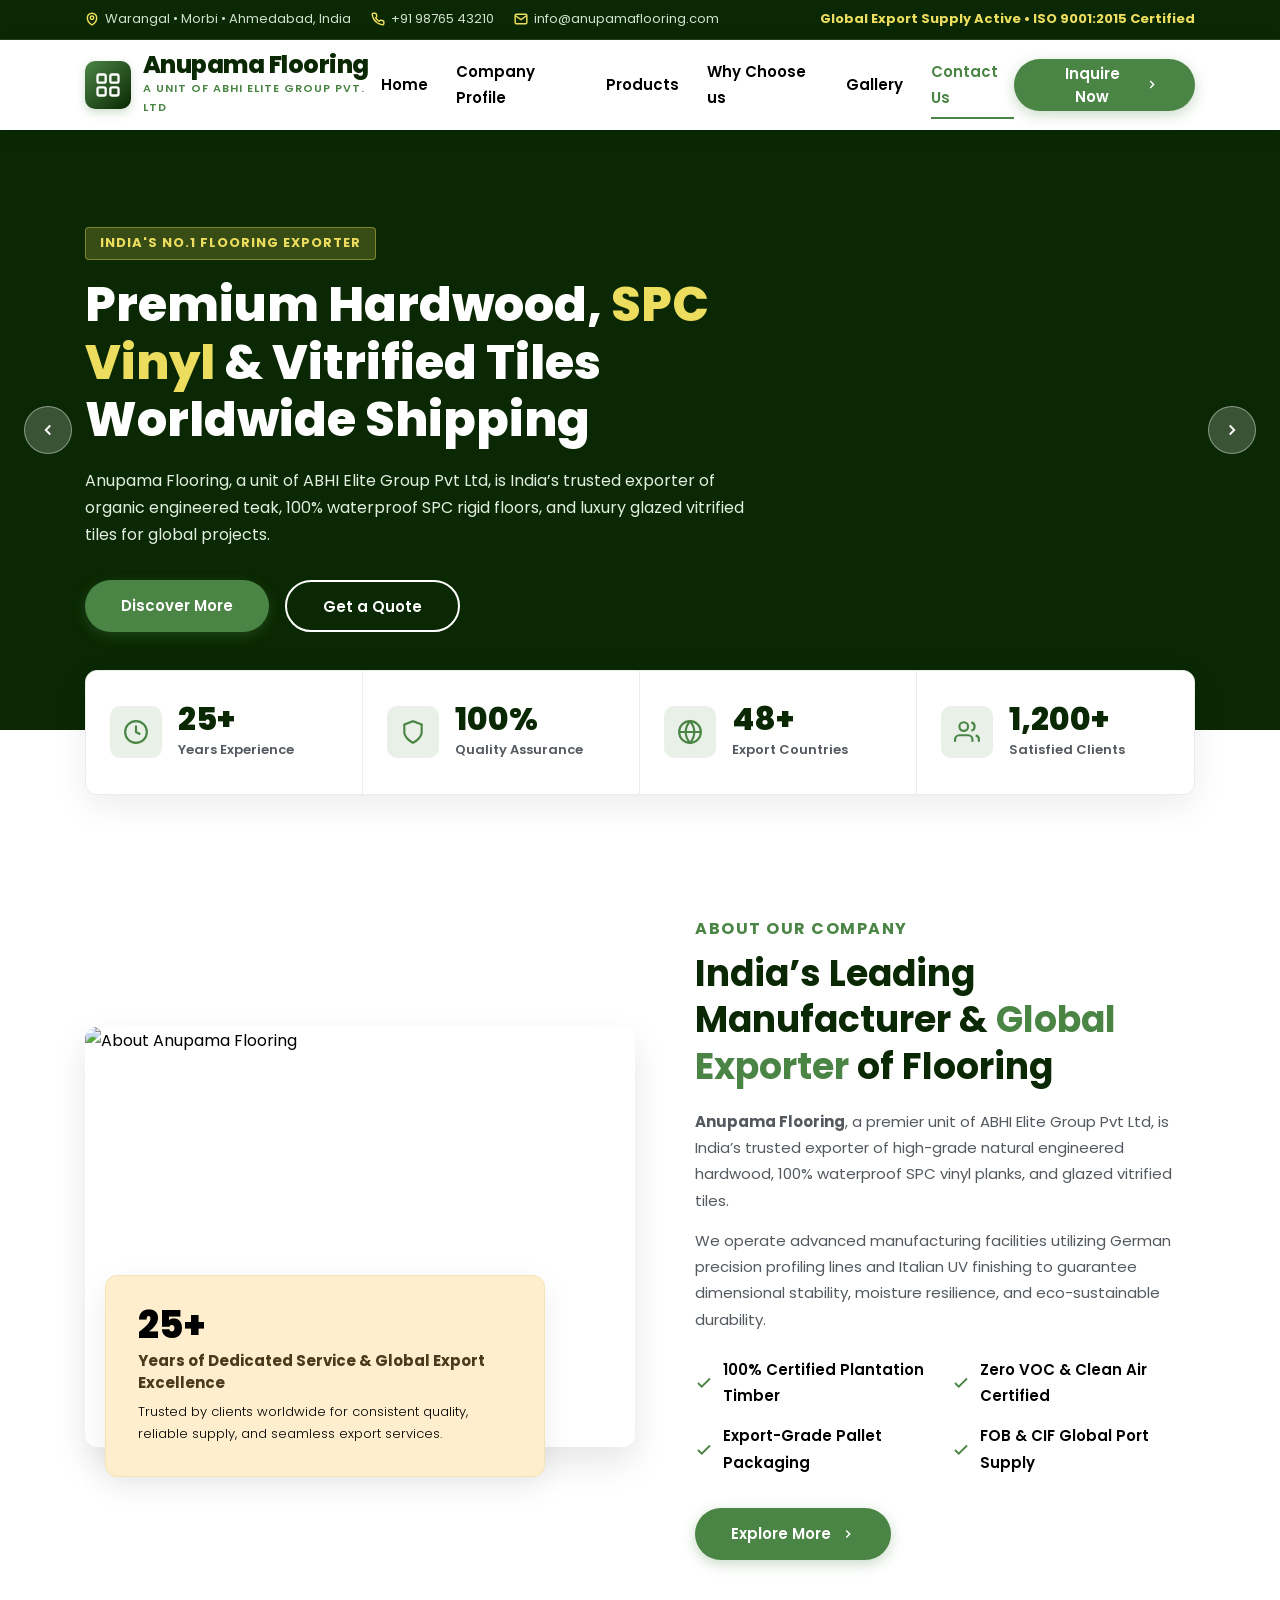
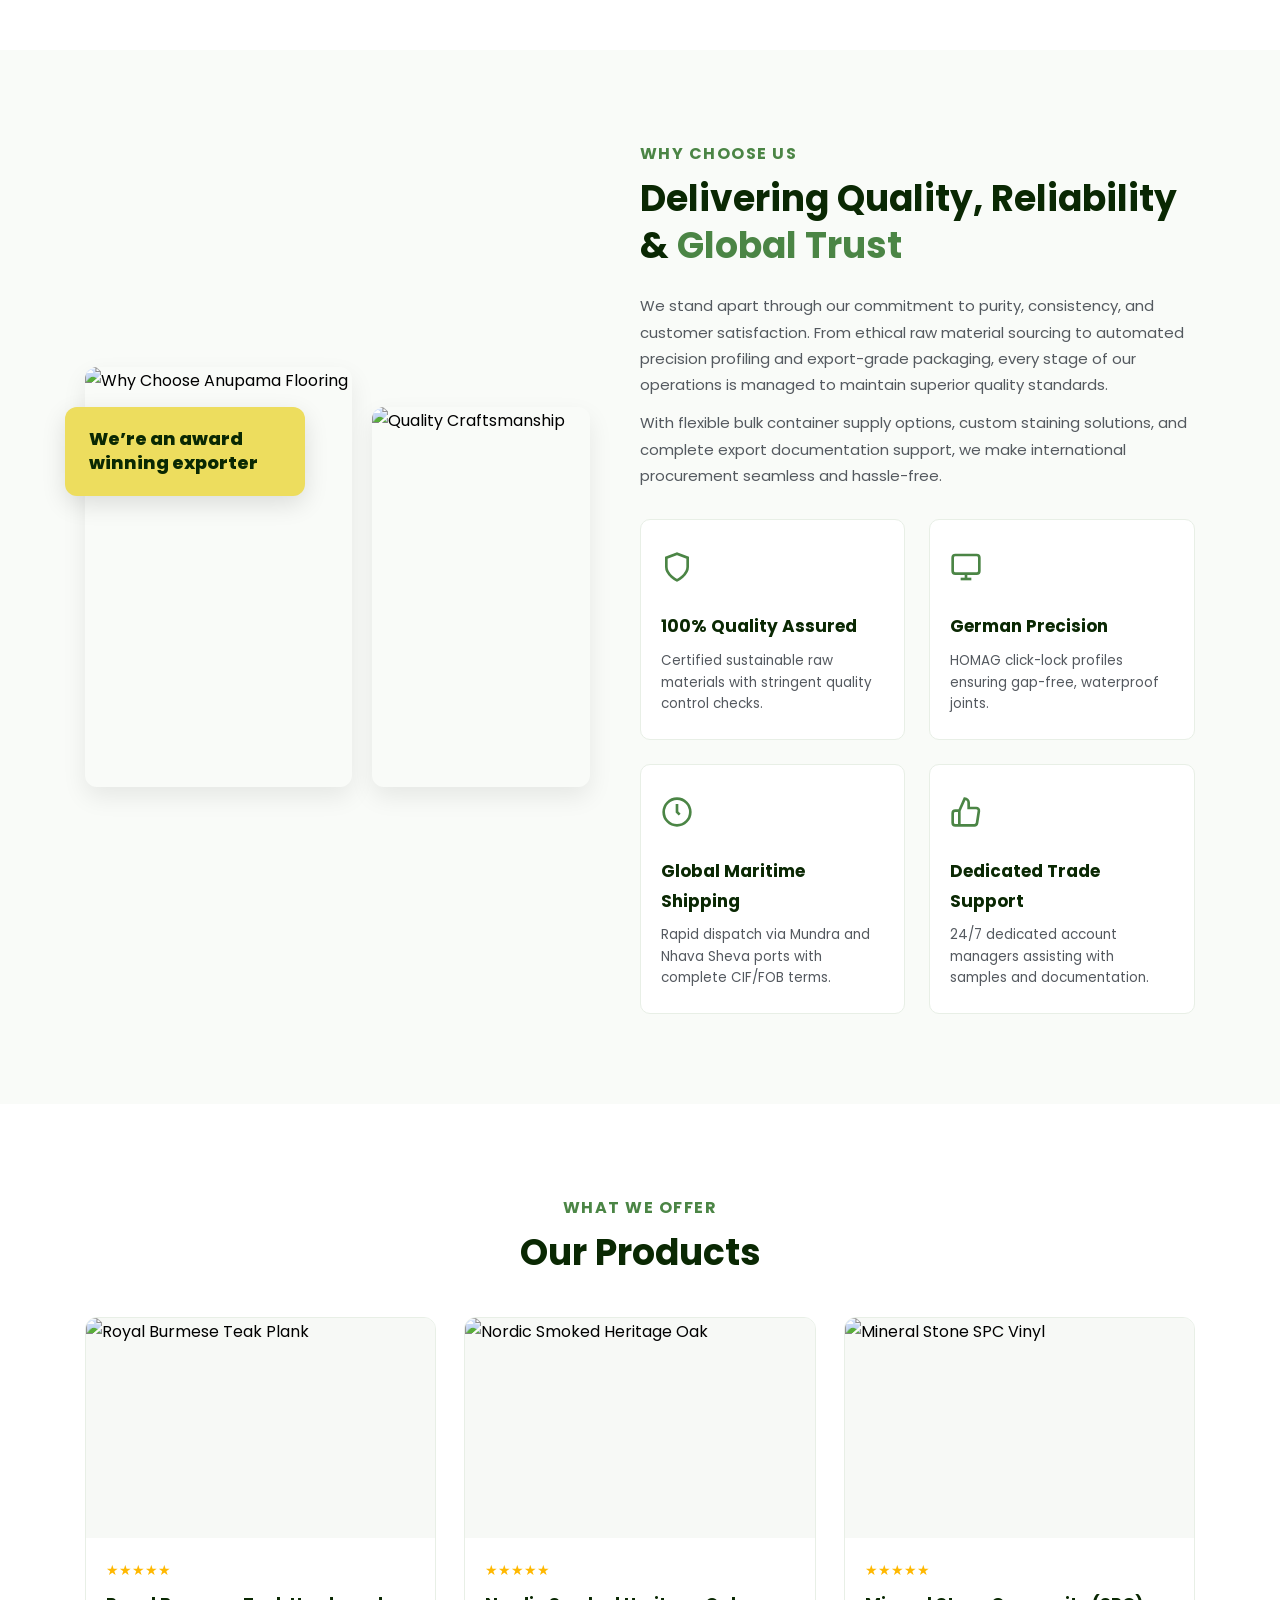
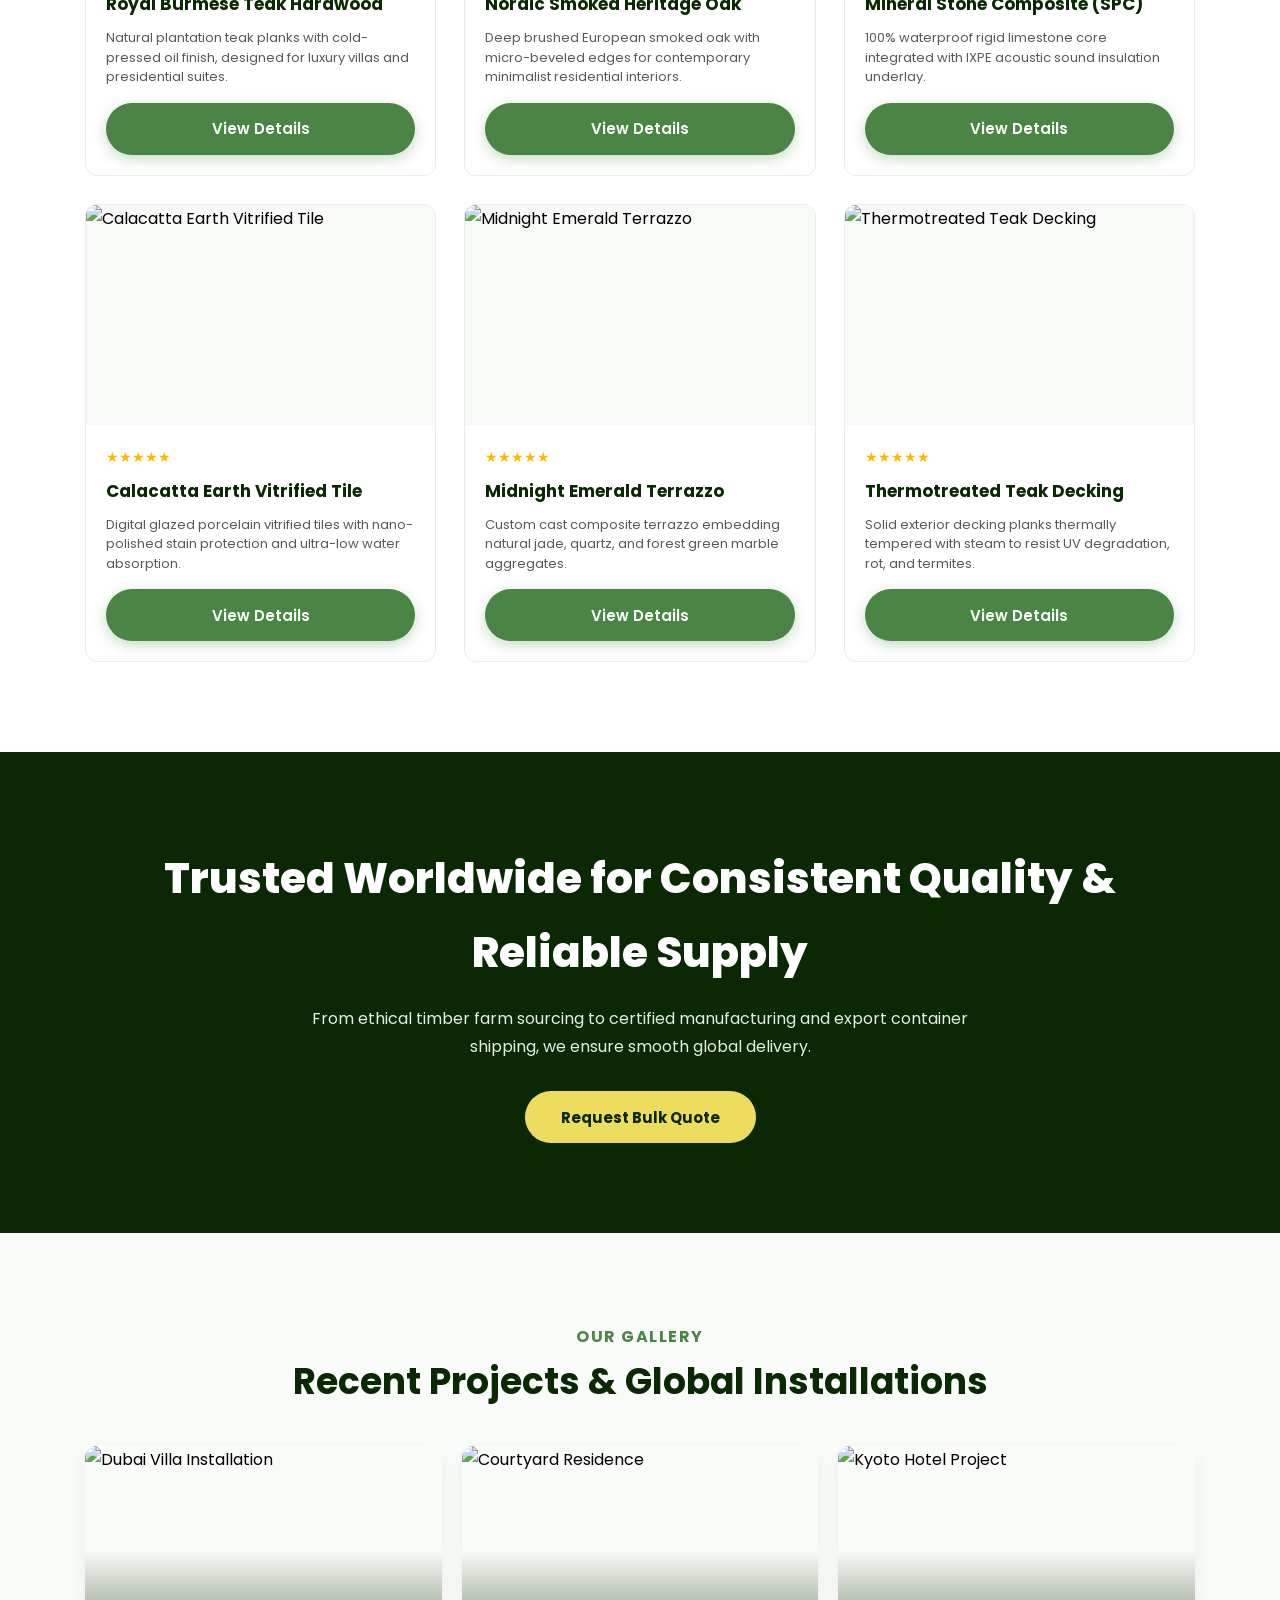
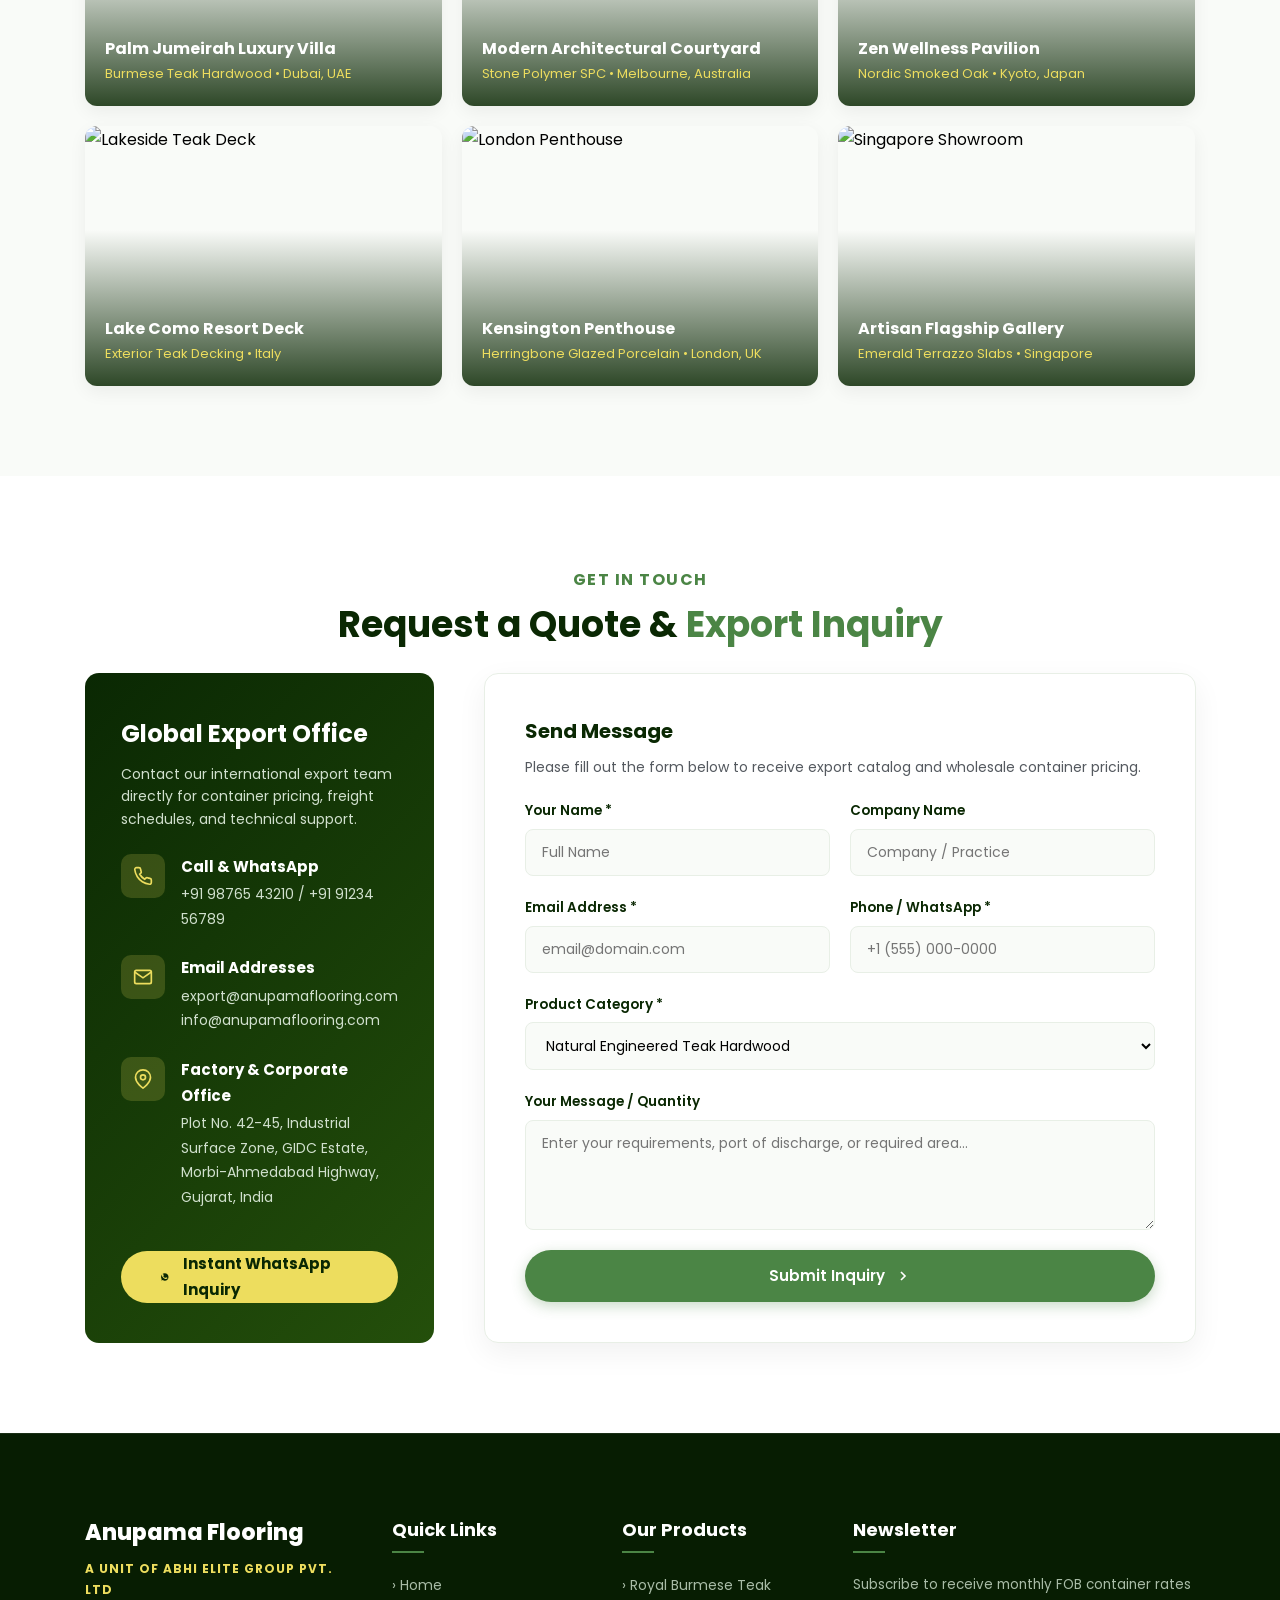
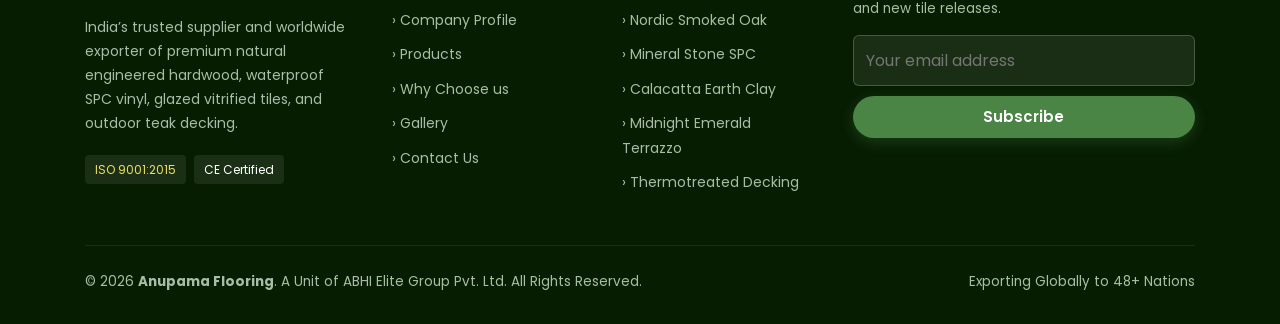
==== commit bdf85973: "design: replicate exact layout, styling, yellow badges, and visual flow of farmdungexporter.com for " ====
--- a/index.html
+++ b/index.html
@@ -3,277 +3,344 @@
 <head>
   <meta charset="UTF-8" />
   <meta name="viewport" content="width=device-width, initial-scale=1.0" />
-  <title>Anupama Flooring | Natural Hardwood, Stone Surfaces &amp; Sustainable Timber</title>
-  <meta name="description" content="Anupama Flooring crafts sustainable engineered timber, mineral stone composite, and architectural vitrified flooring harvested from responsibly managed plantations. Global shipping to 48+ countries." />
-  <meta name="keywords" content="Anupama Flooring, Natural Timber Flooring, Sustainable Hardwood, Teak Wood Floors, Stone Polymer Composite, Eco Friendly Flooring Exporter" />
+  <title>Anupama Flooring | India’s Trusted Flooring Exporter | Hardwood, SPC Vinyl &amp; Vitrified Tiles Worldwide Shipping</title>
+  <meta name="description" content="Anupama Flooring is India’s trusted exporter and manufacturer of premium natural hardwood, waterproof SPC vinyl, glazed vitrified tiles, and outdoor teak decking. Bulk orders & worldwide delivery." />
   
-  <!-- Open Graph / Meta -->
+  <!-- Open Graph Meta -->
   <meta property="og:type" content="website" />
-  <meta property="og:title" content="Anupama Flooring - Grown by Nature, Shaped by Craft" />
-  <meta property="og:description" content="Sustainable plantation timber, non-toxic plant oil finishes, and architectural stone flooring exported worldwide." />
+  <meta property="og:title" content="India's Trusted Flooring Exporter | Anupama Flooring" />
+  <meta property="og:description" content="Exporting eco-friendly hardwood, waterproof SPC vinyl, and architectural tile products worldwide for residential and commercial infrastructure." />
   
   <!-- Favicon -->
-  <link rel="icon" type="image/svg+xml" href="data:image/svg+xml,<svg xmlns='http://www.w3.org/2000/svg' viewBox='0 0 32 32'><rect width='32' height='32' rx='6' fill='%231B4332'/><path d='M16 6C10 6 7 11 7 17c0 5 4 9 9 9s9-4 9-9c0-6-3-11-9-11z' fill='%235C3821'/><path d='M16 8v16M11 12l5 4M21 12l-5 4' stroke='%23D8F3DC' stroke-width='1.5'/></svg>" />
+  <link rel="icon" type="image/svg+xml" href="data:image/svg+xml,<svg xmlns='http://www.w3.org/2000/svg' viewBox='0 0 32 32'><rect width='32' height='32' rx='6' fill='%230A2803'/><path d='M8 8h7v7H8z' fill='%234B8545'/><path d='M17 8h7v7h-7z' fill='%23EDDD5E'/><path d='M8 17h7v7H8z' fill='%23784421'/><path d='M17 17h7v7h-7z' fill='%234B8545'/></svg>" />
   
-  <!-- CSS Stylesheet -->
+  <!-- Stylesheet -->
   <link rel="stylesheet" href="css/style.css" />
 </head>
 <body>
 
   <!-- ==========================================================================
-       TOP BAR (Nature & Export Credentials)
+       1. TOP BAR (Exact FarmDung Header Style)
        ========================================================================== -->
   <div class="topbar">
-    <div class="container topbar-wrapper">
+    <div class="container topbar-content">
       <div class="topbar-left">
         <div class="topbar-item">
-          <span class="badge-nature-origin">
-            <svg width="14" height="14" viewBox="0 0 24 24" fill="none" stroke="currentColor" stroke-width="2.5"><path d="M12 2a10 10 0 0 1 10 10c0 5.5-4.5 10-10 10S2 17.5 2 12A10 10 0 0 1 12 2z"></path><path d="M12 6v12M8 10l4 4 4-4"></path></svg>
-            100% Sustainable Plantation Timber
-          </span>
+          <svg width="14" height="14" viewBox="0 0 24 24" fill="none" stroke="currentColor" stroke-width="2.5"><path d="M12 22s-8-4.5-8-11.8A8 8 0 0 1 12 2a8 8 0 0 1 8 8.2c0 7.3-8 11.8-8 11.8z"></path><circle cx="12" cy="10" r="3"></circle></svg>
+          <span>Warangal &bull; Morbi &bull; Ahmedabad, India</span>
         </div>
         <div class="topbar-item">
-          <svg width="15" height="15" viewBox="0 0 24 24" fill="none" stroke="currentColor" stroke-width="2">
-            <path d="M22 16.92v3a2 2 0 0 1-2.18 2 19.79 19.79 0 0 1-8.63-3.07 19.5 19.5 0 0 1-6-6 19.79 19.79 0 0 1-3.07-8.67A2 2 0 0 1 4.11 2h3a2 2 0 0 1 2 1.72 12.84 12.84 0 0 0 .7 2.81 2 2 0 0 1-.45 2.11L8.09 9.91a16 16 0 0 0 6 6l1.27-1.27a2 2 0 0 1 2.11-.45 12.84 12.84 0 0 0 2.81.7A2 2 0 0 1 22 16.92z"></path>
-          </svg>
+          <svg width="14" height="14" viewBox="0 0 24 24" fill="none" stroke="currentColor" stroke-width="2.5"><path d="M22 16.92v3a2 2 0 0 1-2.18 2 19.79 19.79 0 0 1-8.63-3.07 19.5 19.5 0 0 1-6-6 19.79 19.79 0 0 1-3.07-8.67A2 2 0 0 1 4.11 2h3a2 2 0 0 1 2 1.72 12.84 12.84 0 0 0 .7 2.81 2 2 0 0 1-.45 2.11L8.09 9.91a16 16 0 0 0 6 6l1.27-1.27a2 2 0 0 1 2.11-.45 12.84 12.84 0 0 0 2.81.7A2 2 0 0 1 22 16.92z"></path></svg>
           <a href="tel:+919876543210">+91 98765 43210</a>
         </div>
         <div class="topbar-item">
-          <svg width="15" height="15" viewBox="0 0 24 24" fill="none" stroke="currentColor" stroke-width="2">
-            <path d="M4 4h16c1.1 0 2 .9 2 2v12c0 1.1-.9 2-2 2H4c-1.1 0-2-.9-2-2V6c0-1.1.9-2 2-2z"></path>
-            <polyline points="22,6 12,13 2,6"></polyline>
-          </svg>
-          <a href="mailto:contact@anupamaflooring.com">contact@anupamaflooring.com</a>
+          <svg width="14" height="14" viewBox="0 0 24 24" fill="none" stroke="currentColor" stroke-width="2.5"><path d="M4 4h16c1.1 0 2 .9 2 2v12c0 1.1-.9 2-2 2H4c-1.1 0-2-.9-2-2V6c0-1.1.9-2 2-2z"></path><polyline points="22,6 12,13 2,6"></polyline></svg>
+          <a href="mailto:info@anupamaflooring.com">info@anupamaflooring.com</a>
         </div>
       </div>
       <div class="topbar-right">
         <div class="topbar-item">
-          <svg width="14" height="14" viewBox="0 0 24 24" fill="none" stroke="currentColor" stroke-width="2">
-            <path d="M12 22s-8-4.5-8-11.8A8 8 0 0 1 12 2a8 8 0 0 1 8 8.2c0 7.3-8 11.8-8 11.8z"></path>
-            <circle cx="12" cy="10" r="3"></circle>
+          <span style="color: var(--pxl-yellow-badge); font-weight: 700;">Global Export Supply Active &bull; ISO 9001:2015 Certified</span>
+        </div>
+      </div>
+    </div>
+  </div>
+
+  <!-- ==========================================================================
+       2. MAIN NAVBAR (Exact FarmDung Header Navigation)
+       ========================================================================== -->
+  <header class="header-main">
+    <div class="container navbar-container">
+      
+      <!-- Brand Logo -->
+      <a href="#home" class="site-logo">
+        <div class="logo-badge-icon">
+          <svg width="28" height="28" viewBox="0 0 24 24" fill="none" stroke="currentColor" stroke-width="2">
+            <rect x="3" y="3" width="7" height="7" rx="1.5"></rect>
+            <rect x="14" y="3" width="7" height="7" rx="1.5"></rect>
+            <rect x="14" y="14" width="7" height="7" rx="1.5"></rect>
+            <rect x="3" y="14" width="7" height="7" rx="1.5"></rect>
           </svg>
-          <span>Craft Mills: Gujarat &amp; Telangana, India</span>
-        </div>
-        <div class="topbar-item">
-          <span>FSC&reg; Certified &bull; Zero VOC</span>
-        </div>
-      </div>
-    </div>
-  </div>
-
-  <!-- ==========================================================================
-       HEADER & NAVIGATION BAR
-       ========================================================================== -->
-  <header class="header">
-    <div class="container navbar">
-      <!-- Brand Logo -->
-      <a href="#home" class="logo">
-        <div class="logo-leaf-icon">
-          <svg width="26" height="26" viewBox="0 0 24 24" fill="none" stroke="currentColor" stroke-width="2">
-            <path d="M11 20A7 7 0 0 1 9.8 6.1C15.5 5 17 4.48 19 2c1 2 2 4.18 2 8 0 5.5-4.78 10-10 10Z"></path>
-            <path d="M2 21c0-3 1.85-5.36 5.08-6C9.5 14.52 12 13 13 12"></path>
-          </svg>
-        </div>
-        <div class="logo-text">
-          <span class="logo-name">Anupama Flooring</span>
-          <span class="logo-tagline">Natural Timber &bull; Earth Surfaces</span>
+        </div>
+        <div class="logo-text-group">
+          <span class="logo-brand-title">Anupama Flooring</span>
+          <span class="logo-brand-subtitle">A Unit of ABHI Elite Group Pvt. Ltd</span>
         </div>
       </a>
 
-      <!-- Navbar Options requested by USER -->
-      <nav class="nav-menu" id="navMenu">
-        <a href="#home" class="nav-link active">Home</a>
-        <a href="#company-profile" class="nav-link">Company Profile</a>
-        <a href="#products" class="nav-link">Products</a>
-        <a href="#why-choose-us" class="nav-link">Why Choose us</a>
-        <a href="#gallery" class="nav-link">Gallery</a>
-        <a href="#contact-us" class="nav-link">Contact Us</a>
+      <!-- Navbar Options Requested by User -->
+      <nav class="main-nav-menu" id="navMenu">
+        <a href="#home" class="main-nav-link active">Home</a>
+        <a href="#company-profile" class="main-nav-link">Company Profile</a>
+        <a href="#products" class="main-nav-link">Products</a>
+        <a href="#why-choose-us" class="main-nav-link">Why Choose us</a>
+        <a href="#gallery" class="main-nav-link">Gallery</a>
+        <a href="#contact-us" class="main-nav-link">Contact Us</a>
       </nav>
 
-      <!-- Action Button & Mobile Toggle -->
-      <div class="header-actions">
-        <button class="btn btn-natural-green open-quote-modal">
-          <span>Request Swatch Kit</span>
-          <svg width="16" height="16" viewBox="0 0 24 24" fill="none" stroke="currentColor" stroke-width="2">
-            <line x1="5" y1="12" x2="19" y2="12"></line>
-            <polyline points="12 5 19 12 12 19"></polyline>
-          </svg>
+      <!-- CTA Button & Hamburger -->
+      <div class="header-cta-group">
+        <button class="pxl-button pxl-btn-primary open-quote-modal">
+          <span>Inquire Now</span>
+          <svg width="15" height="15" viewBox="0 0 24 24" fill="none" stroke="currentColor" stroke-width="2.5"><polyline points="9 18 15 12 9 6"></polyline></svg>
         </button>
-        <button class="mobile-toggle" id="mobileToggle" aria-label="Toggle navigation menu">
-          <svg width="26" height="26" viewBox="0 0 24 24" fill="none" stroke="currentColor" stroke-width="2">
-            <line x1="3" y1="12" x2="21" y2="12"></line>
-            <line x1="3" y1="6" x2="21" y2="6"></line>
-            <line x1="3" y1="18" x2="21" y2="18"></line>
-          </svg>
+        <button class="mobile-menu-toggle" id="mobileToggle" aria-label="Toggle navigation">
+          <svg width="26" height="26" viewBox="0 0 24 24" fill="none" stroke="currentColor" stroke-width="2"><line x1="3" y1="12" x2="21" y2="12"></line><line x1="3" y1="6" x2="21" y2="6"></line><line x1="3" y1="18" x2="21" y2="18"></line></svg>
         </button>
       </div>
+
     </div>
   </header>
 
   <!-- ==========================================================================
-       HERO SECTION (Authentic Nature Photography Slider)
-       ========================================================================== -->
-  <section class="hero" id="home">
-    <div class="hero-slider">
+       3. HERO SLIDER (Exact FarmDung PXL Slider Layout)
+       ========================================================================== -->
+  <section class="hero-slider-section" id="home">
+    <div class="hero-slider-container">
       
-      <!-- Slide 1: Sunlit Room with Warm Natural Wood Flooring -->
-      <div class="hero-slide active">
-        <div class="hero-bg-photo" style="background-image: url('https://images.unsplash.com/photo-1513694203232-719a280e022f?auto=format&fit=crop&w=1920&q=80');"></div>
-        <div class="hero-photo-overlay"></div>
+      <!-- Slide 1 -->
+      <div class="hero-slide-item active">
+        <div class="hero-slide-bg" style="background-image: url('https://images.unsplash.com/photo-1513694203232-719a280e022f?auto=format&fit=crop&w=1920&q=80');"></div>
+        <div class="hero-slide-overlay"></div>
         <div class="container">
-          <div class="hero-content">
-            <div class="hero-badge-nature">
-              <svg width="15" height="15" viewBox="0 0 24 24" fill="none" stroke="currentColor" stroke-width="2"><path d="M12 22s8-4 8-10V5l-8-3-8 3v7c0 6 8 10 8 10z"></path></svg>
-              <span>Grown in Nature &bull; Crafted by Hands</span>
-            </div>
-            <h1 class="hero-title">
-              Living Timber Flooring that <em>Breathes</em> with Your Space
+          <div class="hero-slide-content">
+            <span class="slide-badge-tag">India's No.1 Flooring Exporter</span>
+            <h1 class="slide-heading-title">
+              Premium Hardwood, <span>SPC Vinyl</span> &amp; Vitrified Tiles Worldwide Shipping
             </h1>
-            <p class="hero-description">
-              Responsibly harvested plantation teak, European oak, and mineral stone floors finished with natural cold-pressed oils for enduring warmth and architectural quietude.
+            <p class="slide-description-text">
+              Anupama Flooring, a unit of ABHI Elite Group Pvt Ltd, is India’s trusted exporter of organic engineered teak, 100% waterproof SPC rigid floors, and luxury glazed vitrified tiles for global projects.
             </p>
-            <div class="hero-cta">
-              <a href="#products" class="btn btn-natural-dark">
-                <span>Explore Natural Woods</span>
-                <svg width="16" height="16" viewBox="0 0 24 24" fill="none" stroke="currentColor" stroke-width="2"><polyline points="9 18 15 12 9 6"></polyline></svg>
-              </a>
-              <button class="btn btn-natural-light open-quote-modal">Request Sample Box</button>
-            </div>
-          </div>
-        </div>
-      </div>
-
-      <!-- Slide 2: Master Woodworking & Raw Timber Grain -->
-      <div class="hero-slide">
-        <div class="hero-bg-photo" style="background-image: url('https://images.unsplash.com/photo-1588854337236-6889d631faa8?auto=format&fit=crop&w=1920&q=80');"></div>
-        <div class="hero-photo-overlay"></div>
+            <div class="slide-buttons-group">
+              <a href="#products" class="pxl-button pxl-btn-primary">Discover More</a>
+              <button class="pxl-button pxl-btn-outline-white open-quote-modal">Get a Quote</button>
+            </div>
+          </div>
+        </div>
+      </div>
+
+      <!-- Slide 2 -->
+      <div class="hero-slide-item">
+        <div class="hero-slide-bg" style="background-image: url('https://images.unsplash.com/photo-1588854337236-6889d631faa8?auto=format&fit=crop&w=1920&q=80');"></div>
+        <div class="hero-slide-overlay"></div>
         <div class="container">
-          <div class="hero-content">
-            <div class="hero-badge-nature">
-              <svg width="15" height="15" viewBox="0 0 24 24" fill="none" stroke="currentColor" stroke-width="2"><circle cx="12" cy="12" r="10"></circle><polygon points="12 8 8 12 12 16 16 12 12 8"></polygon></svg>
-              <span>Solar Kiln Seasoned &bull; Zero Chemical Bleach</span>
-            </div>
-            <h2 class="hero-title">
-              Every Plank Tells an <em>Authentic</em> Forest Story
+          <div class="hero-slide-content">
+            <span class="slide-badge-tag">100% Eco-Friendly &bull; Precision Milled</span>
+            <h2 class="slide-heading-title">
+              Delivering <span>Quality, Reliability</span> &amp; Global Trust Worldwide
             </h2>
-            <p class="hero-description">
-              Hand-brushed grains that celebrate natural growth rings, knots, and mineral streaks. Engineered with precision tongue-and-groove milling for seamless installation.
+            <p class="slide-description-text">
+              We stand apart through our commitment to certified wood sourcing, German micro-bevel click locks, and export-grade moisture barrier packaging.
             </p>
-            <div class="hero-cta">
-              <a href="#company-profile" class="btn btn-natural-green">
-                <span>Our Timber Journey</span>
-                <svg width="16" height="16" viewBox="0 0 24 24" fill="none" stroke="currentColor" stroke-width="2"><polyline points="9 18 15 12 9 6"></polyline></svg>
-              </a>
-              <a href="#calculator" class="btn btn-natural-light">Estimate Wood Needed</a>
-            </div>
-          </div>
-        </div>
-      </div>
-
-      <!-- Slide 3: Sustainable Forest Canopy & Earth Stewardship -->
-      <div class="hero-slide">
-        <div class="hero-bg-photo" style="background-image: url('https://images.unsplash.com/photo-1448375240586-882707db888b?auto=format&fit=crop&w=1920&q=80');"></div>
-        <div class="hero-photo-overlay"></div>
-        <div class="container">
-          <div class="hero-content">
-            <div class="hero-badge-nature">
-              <svg width="15" height="15" viewBox="0 0 24 24" fill="none" stroke="currentColor" stroke-width="2"><path d="M12 2a10 10 0 0 0-10 10c0 5.5 4.5 10 10 10s10-4.5 10-10A10 10 0 0 0 12 2z"></path></svg>
-              <span>Ethical Global Forestry &bull; 48+ Nations</span>
-            </div>
-            <h2 class="hero-title">
-              Earth-Conscious Export Direct from <em>Source Mills</em>
+            <div class="slide-buttons-group">
+              <a href="#why-choose-us" class="pxl-button pxl-btn-secondary">Why Choose Us</a>
+              <a href="#contact-us" class="pxl-button pxl-btn-outline-white">Contact Us</a>
+            </div>
+          </div>
+        </div>
+      </div>
+
+      <!-- Slider Arrows -->
+      <button class="slider-control-prev" id="sliderPrev" aria-label="Previous Slide">
+        <svg width="18" height="18" viewBox="0 0 24 24" fill="none" stroke="currentColor" stroke-width="2.5"><polyline points="15 18 9 12 15 6"></polyline></svg>
+      </button>
+      <button class="slider-control-next" id="sliderNext" aria-label="Next Slide">
+        <svg width="18" height="18" viewBox="0 0 24 24" fill="none" stroke="currentColor" stroke-width="2.5"><polyline points="9 18 15 12 9 6"></polyline></svg>
+      </button>
+
+    </div>
+  </section>
+
+  <!-- ==========================================================================
+       4. FLOATING COUNTER BOXES (Exact FarmDung Overlap Style)
+       ========================================================================== -->
+  <section class="section-counter-overlap">
+    <div class="container">
+      <div class="counter-boxes-grid">
+        
+        <div class="pxl-counter-box">
+          <div class="pxl-counter-icon">
+            <svg width="26" height="26" viewBox="0 0 24 24" fill="none" stroke="currentColor" stroke-width="2"><circle cx="12" cy="12" r="10"></circle><polyline points="12 6 12 12 16 14"></polyline></svg>
+          </div>
+          <div>
+            <div class="pxl-counter-number"><span class="stat-count" data-target="25">0</span>+</div>
+            <div class="pxl-counter-title">Years Experience</div>
+          </div>
+        </div>
+
+        <div class="pxl-counter-box">
+          <div class="pxl-counter-icon">
+            <svg width="26" height="26" viewBox="0 0 24 24" fill="none" stroke="currentColor" stroke-width="2"><path d="M12 22s8-4 8-10V5l-8-3-8 3v7c0 6 8 10 8 10z"></path></svg>
+          </div>
+          <div>
+            <div class="pxl-counter-number"><span class="stat-count" data-target="100">0</span>%</div>
+            <div class="pxl-counter-title">Quality Assurance</div>
+          </div>
+        </div>
+
+        <div class="pxl-counter-box">
+          <div class="pxl-counter-icon">
+            <svg width="26" height="26" viewBox="0 0 24 24" fill="none" stroke="currentColor" stroke-width="2"><circle cx="12" cy="12" r="10"></circle><line x1="2" y1="12" x2="22" y2="12"></line><path d="M12 2a15.3 15.3 0 0 1 4 10 15.3 15.3 0 0 1-4 10 15.3 15.3 0 0 1-4-10 15.3 15.3 0 0 1 4-10z"></path></svg>
+          </div>
+          <div>
+            <div class="pxl-counter-number"><span class="stat-count" data-target="48">0</span>+</div>
+            <div class="pxl-counter-title">Export Countries</div>
+          </div>
+        </div>
+
+        <div class="pxl-counter-box">
+          <div class="pxl-counter-icon">
+            <svg width="26" height="26" viewBox="0 0 24 24" fill="none" stroke="currentColor" stroke-width="2"><path d="M17 21v-2a4 4 0 0 0-4-4H5a4 4 0 0 0-4 4v2"></path><circle cx="9" cy="7" r="4"></circle><path d="M23 21v-2a4 4 0 0 0-3-3.87"></path><path d="M16 3.13a4 4 0 0 1 0 7.75"></path></svg>
+          </div>
+          <div>
+            <div class="pxl-counter-number"><span class="stat-count" data-target="1200">0</span>+</div>
+            <div class="pxl-counter-title">Satisfied Clients</div>
+          </div>
+        </div>
+
+      </div>
+    </div>
+  </section>
+
+  <!-- ==========================================================================
+       5. COMPANY PROFILE / ABOUT US (Exact FarmDung Layout)
+       ========================================================================== -->
+  <section class="section-about" id="company-profile">
+    <div class="container">
+      <div class="about-row-container">
+        
+        <!-- Left Image with FarmDung Yellow Award Box -->
+        <div class="about-media-col">
+          <div class="about-main-img-wrap">
+            <img src="https://images.unsplash.com/photo-1533090161767-e6ffed986c88?auto=format&fit=crop&w=900&q=80" alt="About Anupama Flooring" loading="lazy" />
+          </div>
+          <div class="about-award-box">
+            <div class="award-box-num">25+</div>
+            <div class="award-box-desc">Years of Dedicated Service &amp; Global Export Excellence</div>
+            <div style="font-size: 13px; color: var(--pxl-text-dark); margin-top: 6px; font-weight: 300;">
+              Trusted by clients worldwide for consistent quality, reliable supply, and seamless export services.
+            </div>
+          </div>
+        </div>
+
+        <!-- Right Content Text -->
+        <div class="about-text-col">
+          <div class="pxl-heading">
+            <span class="pxl-heading-subtitle">About Our Company</span>
+            <h2 class="pxl-heading-title">
+              India’s Leading Manufacturer &amp; <span>Global Exporter</span> of Flooring
             </h2>
-            <p class="hero-description">
-              For every mature tree harvested, we replant three saplings. Dispatched globally in biodegradable moisture-barrier maritime crates from Mundra and Nhava Sheva ports.
+          </div>
+          <div class="pxl-text-editor">
+            <p style="margin-bottom: 14px;">
+              <strong>Anupama Flooring</strong>, a premier unit of ABHI Elite Group Pvt Ltd, is India’s trusted exporter of high-grade natural engineered hardwood, 100% waterproof SPC vinyl planks, and glazed vitrified tiles.
             </p>
-            <div class="hero-cta">
-              <a href="#contact-us" class="btn btn-natural-dark">
-                <span>Inquire Container Shipment</span>
-                <svg width="16" height="16" viewBox="0 0 24 24" fill="none" stroke="currentColor" stroke-width="2"><line x1="5" y1="12" x2="19" y2="12"></line><polyline points="12 5 19 12 12 19"></polyline></svg>
-              </a>
-              <a href="#why-choose-us" class="btn btn-natural-light">Our Green Pledge</a>
-            </div>
-          </div>
-        </div>
-      </div>
-
-      <!-- Floating Natural Craft Card -->
-      <div class="hero-craft-card">
-        <span class="craft-tag">Nature's Integrity</span>
-        <h4 class="craft-title">60-Day Solar Seasoning</h4>
-        <p class="craft-desc">
-          Slow air &amp; solar kiln drying stabilizes cellular wood moisture to 8-10%, preventing warping across tropical and desert climates.
-        </p>
-        <div class="craft-pills">
-          <span class="craft-pill">Linseed Oil</span>
-          <span class="craft-pill">Zero VOC</span>
-          <span class="craft-pill">FSC Wood</span>
-        </div>
-      </div>
-
-      <!-- Slider Navigation Controls -->
-      <div class="slider-arrows">
-        <button class="slider-btn" id="sliderPrev" aria-label="Previous Slide">
-          <svg width="20" height="20" viewBox="0 0 24 24" fill="none" stroke="currentColor" stroke-width="2"><polyline points="15 18 9 12 15 6"></polyline></svg>
-        </button>
-        <button class="slider-btn" id="sliderNext" aria-label="Next Slide">
-          <svg width="20" height="20" viewBox="0 0 24 24" fill="none" stroke="currentColor" stroke-width="2"><polyline points="9 18 15 12 9 6"></polyline></svg>
-        </button>
-      </div>
-
-      <div class="slider-dots">
-        <div class="slider-dot active"></div>
-        <div class="slider-dot"></div>
-        <div class="slider-dot"></div>
-      </div>
-
+            <p>
+              We operate advanced manufacturing facilities utilizing German precision profiling lines and Italian UV finishing to guarantee dimensional stability, moisture resilience, and eco-sustainable durability.
+            </p>
+          </div>
+
+          <div class="about-bullet-list">
+            <div class="about-bullet-item">
+              <svg width="18" height="18" viewBox="0 0 24 24" fill="none" stroke="currentColor" stroke-width="2.5"><polyline points="20 6 9 17 4 12"></polyline></svg>
+              <span>100% Certified Plantation Timber</span>
+            </div>
+            <div class="about-bullet-item">
+              <svg width="18" height="18" viewBox="0 0 24 24" fill="none" stroke="currentColor" stroke-width="2.5"><polyline points="20 6 9 17 4 12"></polyline></svg>
+              <span>Zero VOC &amp; Clean Air Certified</span>
+            </div>
+            <div class="about-bullet-item">
+              <svg width="18" height="18" viewBox="0 0 24 24" fill="none" stroke="currentColor" stroke-width="2.5"><polyline points="20 6 9 17 4 12"></polyline></svg>
+              <span>Export-Grade Pallet Packaging</span>
+            </div>
+            <div class="about-bullet-item">
+              <svg width="18" height="18" viewBox="0 0 24 24" fill="none" stroke="currentColor" stroke-width="2.5"><polyline points="20 6 9 17 4 12"></polyline></svg>
+              <span>FOB &amp; CIF Global Port Supply</span>
+            </div>
+          </div>
+
+          <button class="pxl-button pxl-btn-primary open-quote-modal">
+            <span>Explore More</span>
+            <svg width="14" height="14" viewBox="0 0 24 24" fill="none" stroke="currentColor" stroke-width="2.5"><polyline points="9 18 15 12 9 6"></polyline></svg>
+          </button>
+        </div>
+
+      </div>
     </div>
   </section>
 
   <!-- ==========================================================================
-       METRICS & CRAFT VALUES STRIP
-       ========================================================================== -->
-  <section class="metrics-strip">
+       6. WHY CHOOSE US (Exact FarmDung Staggered Images + 4 Feature Cards)
+       ========================================================================== -->
+  <section class="section-why-choose-us" id="why-choose-us">
     <div class="container">
-      <div class="metrics-grid">
+      <div class="why-row-container">
         
-        <div class="metric-item">
-          <div class="metric-icon-box">
-            <svg width="26" height="26" viewBox="0 0 24 24" fill="none" stroke="currentColor" stroke-width="2"><path d="M12 2a10 10 0 0 1 10 10c0 5.5-4.5 10-10 10S2 17.5 2 12A10 10 0 0 1 12 2z"></path><path d="M12 6v12M8 10l4 4 4-4"></path></svg>
-          </div>
-          <div class="metric-data">
-            <h3><span class="stat-count" data-target="25">0</span>+</h3>
-            <p>Years Timber Heritage</p>
-          </div>
-        </div>
-
-        <div class="metric-item">
-          <div class="metric-icon-box">
-            <svg width="26" height="26" viewBox="0 0 24 24" fill="none" stroke="currentColor" stroke-width="2"><circle cx="12" cy="12" r="10"></circle><line x1="2" y1="12" x2="22" y2="12"></line><path d="M12 2a15.3 15.3 0 0 1 4 10 15.3 15.3 0 0 1-4 10 15.3 15.3 0 0 1-4-10 15.3 15.3 0 0 1 4-10z"></path></svg>
-          </div>
-          <div class="metric-data">
-            <h3><span class="stat-count" data-target="48">0</span>+</h3>
-            <p>Export Destinations</p>
-          </div>
-        </div>
-
-        <div class="metric-item">
-          <div class="metric-icon-box">
-            <svg width="26" height="26" viewBox="0 0 24 24" fill="none" stroke="currentColor" stroke-width="2"><rect x="3" y="3" width="18" height="18" rx="2" ry="2"></rect><line x1="3" y1="9" x2="21" y2="9"></line><line x1="9" y1="21" x2="9" y2="9"></line></svg>
-          </div>
-          <div class="metric-data">
-            <h3><span class="stat-count" data-target="100">0</span>%</h3>
-            <p>Certified Plantation Wood</p>
-          </div>
-        </div>
-
-        <div class="metric-item">
-          <div class="metric-icon-box">
-            <svg width="26" height="26" viewBox="0 0 24 24" fill="none" stroke="currentColor" stroke-width="2"><path d="M12 22s8-4 8-10V5l-8-3-8 3v7c0 6 8 10 8 10z"></path></svg>
-          </div>
-          <div class="metric-data">
-            <h3>0%</h3>
-            <p>Formaldehyde &amp; Toxic Offgas</p>
+        <!-- Left Staggered Images + Yellow Badge -->
+        <div class="why-media-mosaic">
+          <div class="why-img-1">
+            <img src="https://images.unsplash.com/photo-1540555700478-4be289fbecef?auto=format&fit=crop&w=700&q=80" alt="Why Choose Anupama Flooring" loading="lazy" />
+          </div>
+          <div class="why-img-2">
+            <img src="https://images.unsplash.com/photo-1588854337236-6889d631faa8?auto=format&fit=crop&w=700&q=80" alt="Quality Craftsmanship" loading="lazy" />
+          </div>
+          <div class="why-floating-text-badge">
+            We’re an award winning exporter
+          </div>
+        </div>
+
+        <!-- Right Content & 4 Feature Icon Boxes -->
+        <div>
+          <div class="pxl-heading">
+            <span class="pxl-heading-subtitle">Why Choose Us</span>
+            <h2 class="pxl-heading-title">
+              Delivering Quality, Reliability &amp; <span>Global Trust</span>
+            </h2>
+          </div>
+          <div class="pxl-text-editor">
+            <p style="margin-bottom: 12px;">
+              We stand apart through our commitment to purity, consistency, and customer satisfaction. From ethical raw material sourcing to automated precision profiling and export-grade packaging, every stage of our operations is managed to maintain superior quality standards.
+            </p>
+            <p>
+              With flexible bulk container supply options, custom staining solutions, and complete export documentation support, we make international procurement seamless and hassle-free.
+            </p>
+          </div>
+
+          <!-- 4 Features Grid -->
+          <div class="why-features-grid">
+            
+            <div class="pxl-icon-box-item">
+              <div class="pxl-icon-box-icon">
+                <svg width="32" height="32" viewBox="0 0 24 24" fill="none" stroke="currentColor" stroke-width="2"><path d="M12 22s8-4 8-10V5l-8-3-8 3v7c0 6 8 10 8 10z"></path></svg>
+              </div>
+              <h4 class="pxl-icon-box-title">100% Quality Assured</h4>
+              <p class="pxl-icon-box-description">Certified sustainable raw materials with stringent quality control checks.</p>
+            </div>
+
+            <div class="pxl-icon-box-item">
+              <div class="pxl-icon-box-icon">
+                <svg width="32" height="32" viewBox="0 0 24 24" fill="none" stroke="currentColor" stroke-width="2"><rect x="2" y="3" width="20" height="14" rx="2" ry="2"></rect><line x1="8" y1="21" x2="16" y2="21"></line><line x1="12" y1="17" x2="12" y2="21"></line></svg>
+              </div>
+              <h4 class="pxl-icon-box-title">German Precision</h4>
+              <p class="pxl-icon-box-description">HOMAG click-lock profiles ensuring gap-free, waterproof joints.</p>
+            </div>
+
+            <div class="pxl-icon-box-item">
+              <div class="pxl-icon-box-icon">
+                <svg width="32" height="32" viewBox="0 0 24 24" fill="none" stroke="currentColor" stroke-width="2"><circle cx="12" cy="12" r="10"></circle><polyline points="12 6 12 12 14 14"></polyline></svg>
+              </div>
+              <h4 class="pxl-icon-box-title">Global Maritime Shipping</h4>
+              <p class="pxl-icon-box-description">Rapid dispatch via Mundra and Nhava Sheva ports with complete CIF/FOB terms.</p>
+            </div>
+
+            <div class="pxl-icon-box-item">
+              <div class="pxl-icon-box-icon">
+                <svg width="32" height="32" viewBox="0 0 24 24" fill="none" stroke="currentColor" stroke-width="2"><path d="M14 9V5a3 3 0 0 0-3-3l-4 9v11h11.28a2 2 0 0 0 2-1.7l1.38-9a2 2 0 0 0-2-2.3zM7 22H4a2 2 0 0 1-2-2v-7a2 2 0 0 1 2-2h3"></path></svg>
+              </div>
+              <h4 class="pxl-icon-box-title">Dedicated Trade Support</h4>
+              <p class="pxl-icon-box-description">24/7 dedicated account managers assisting with samples and documentation.</p>
+            </div>
+
           </div>
         </div>
 
@@ -282,292 +349,141 @@
   </section>
 
   <!-- ==========================================================================
-       COMPANY PROFILE SECTION
-       ========================================================================== -->
-  <section class="section-company" id="company-profile">
-    <div class="container">
-      <div class="company-layout">
-        
-        <!-- Real Authentic Timber Photography Mosaic -->
-        <div class="company-gallery-mosaic">
-          <div class="mosaic-img-1">
-            <img src="https://images.unsplash.com/photo-1533090161767-e6ffed986c88?auto=format&fit=crop&w=1000&q=80" alt="Stacked raw timber planks seasoning naturally" loading="lazy" />
-          </div>
-          <div class="mosaic-img-2">
-            <img src="https://images.unsplash.com/photo-1540555700478-4be289fbecef?auto=format&fit=crop&w=800&q=80" alt="Artisan inspecting natural wood grain texture" loading="lazy" />
-          </div>
-          <div class="mosaic-img-3">
-            <img src="https://images.unsplash.com/photo-1588854337236-6889d631faa8?auto=format&fit=crop&w=800&q=80" alt="Handcrafted woodworking and wood shavings" loading="lazy" />
-          </div>
-        </div>
-
-        <!-- Narrative Content -->
-        <div>
-          <div class="natural-tag">Company Profile</div>
-          <h2 class="section-heading">
-            Born from Earth, <em>Refined</em> for Modern Living
-          </h2>
-          <p style="font-size: 1.05rem; color: var(--text-body); margin-bottom: 20px; line-height: 1.75;">
-            At <strong>Anupama Flooring</strong>, we believe authentic flooring should never feel synthetic or mass-replicated. We harvest with reverence, dry slowly under the sun, and enhance timber with cold-pressed natural linseed oils that nourish the organic fibers rather than seal them beneath plastic films.
-          </p>
-
-          <!-- Interactive Tabs -->
-          <div class="company-tabs-nav">
-            <button class="tab-nav-btn active" data-tab="tab-craft">Our Craft</button>
-            <button class="tab-nav-btn" data-tab="tab-timber">Timber Lifecycle</button>
-            <button class="tab-nav-btn" data-tab="tab-eco">Zero-Waste Promise</button>
-          </div>
-
-          <!-- Tab Panels -->
-          <div class="tab-panel active" id="tab-craft">
-            <p style="font-size: 0.92rem; color: var(--text-muted); line-height: 1.7;">
-              From multi-layered engineered planks with cross-laminated eucalyptus cores to natural stone terrazzo composites, our craft combines time-tested Indian woodworking traditions with German precision click-milling.
-            </p>
-            <div class="natural-pillars-grid">
-              <div class="pillar-item">
-                <svg width="20" height="20" viewBox="0 0 24 24" fill="none" stroke="currentColor" stroke-width="2"><polyline points="20 6 9 17 4 12"></polyline></svg>
-                <div>
-                  <h5>Hand-Scraped Textures</h5>
-                  <p>Revealing authentic wood grain depth.</p>
-                </div>
-              </div>
-              <div class="pillar-item">
-                <svg width="20" height="20" viewBox="0 0 24 24" fill="none" stroke="currentColor" stroke-width="2"><polyline points="20 6 9 17 4 12"></polyline></svg>
-                <div>
-                  <h5>Cold-Pressed Plant Oils</h5>
-                  <p>Satin matte finish with zero chemical odors.</p>
-                </div>
-              </div>
-            </div>
-          </div>
-
-          <div class="tab-panel" id="tab-timber">
-            <p style="font-size: 0.92rem; color: var(--text-muted); line-height: 1.7;">
-              Every log is traced from registered plantations in Gujarat and Southern India. Logs undergo a 60-day natural moisture equalization cycle followed by computer-monitored solar kiln drying to eliminate tension before milling.
-            </p>
-            <div class="natural-pillars-grid">
-              <div class="pillar-item">
-                <svg width="20" height="20" viewBox="0 0 24 24" fill="none" stroke="currentColor" stroke-width="2"><polyline points="20 6 9 17 4 12"></polyline></svg>
-                <div>
-                  <h5>Solar Kiln Seasoned</h5>
-                  <p>Guaranteed 8-10% equilibrium moisture.</p>
-                </div>
-              </div>
-              <div class="pillar-item">
-                <svg width="20" height="20" viewBox="0 0 24 24" fill="none" stroke="currentColor" stroke-width="2"><polyline points="20 6 9 17 4 12"></polyline></svg>
-                <div>
-                  <h5>Cross-Grain Stability</h5>
-                  <p>Eliminates seasonal expansion &amp; buckling.</p>
-                </div>
-              </div>
-            </div>
-          </div>
-
-          <div class="tab-panel" id="tab-eco">
-            <p style="font-size: 0.92rem; color: var(--text-muted); line-height: 1.7;">
-              Zero waste leaves our workshops. Wood trimmings and sawdust are compressed into clean biomass briquettes that power our drying kilns, closing the loop on our carbon footprint.
-            </p>
-            <div class="natural-pillars-grid">
-              <div class="pillar-item">
-                <svg width="20" height="20" viewBox="0 0 24 24" fill="none" stroke="currentColor" stroke-width="2"><polyline points="20 6 9 17 4 12"></polyline></svg>
-                <div>
-                  <h5>Biomass Energy Cycle</h5>
-                  <p>100% sawdust repurposed for kiln heat.</p>
-                </div>
-              </div>
-              <div class="pillar-item">
-                <svg width="20" height="20" viewBox="0 0 24 24" fill="none" stroke="currentColor" stroke-width="2"><polyline points="20 6 9 17 4 12"></polyline></svg>
-                <div>
-                  <h5>Biodegradable Packing</h5>
-                  <p>Recyclable ocean container palletizing.</p>
-                </div>
-              </div>
-            </div>
-          </div>
-
-        </div>
-
-      </div>
-    </div>
-  </section>
-
-  <!-- ==========================================================================
-       PRODUCTS SHOWCASE SECTION
+       7. WHAT WE OFFER / PRODUCTS (Exact FarmDung Product Carousel & Cards)
        ========================================================================== -->
   <section class="section-products" id="products">
     <div class="container">
       
-      <div class="text-center">
-        <div class="natural-tag tag-brown">Natural Surface Collections</div>
-        <h2 class="section-heading">Authentic Woods &amp; <em>Earth Minerals</em></h2>
-        <p class="section-subtext">
-          Crafted from genuine timber cuts, limestone polymer composites, and refined quarry clays built to age gracefully over decades.
-        </p>
-      </div>
-
-      <!-- Category Filter Pills -->
-      <div class="product-filter-bar">
-        <button class="filter-pill active" data-filter="all">All Surfaces</button>
-        <button class="filter-pill" data-filter="hardwood">Natural Hardwood</button>
-        <button class="filter-pill" data-filter="spc">Mineral Stone SPC</button>
-        <button class="filter-pill" data-filter="vitrified">Earth Vitrified Clay</button>
-        <button class="filter-pill" data-filter="terrazzo">Forest Moss Terrazzo</button>
-        <button class="filter-pill" data-filter="decking">Exterior Teak Decking</button>
-      </div>
-
-      <!-- Products Grid with Real Nature Imagery -->
-      <div class="products-grid">
+      <div class="pxl-heading text-center">
+        <span class="pxl-heading-subtitle">What We Offer</span>
+        <h2 class="pxl-heading-title">Our Products</h2>
+      </div>
+
+      <div class="products-grid-layout">
         
-        <!-- Product 1: Royal Burmese Teak -->
-        <div class="product-card" data-category="hardwood">
-          <div class="product-img-wrap">
-            <span class="product-origin-badge">Burmese Teak</span>
-            <span class="product-eco-badge">
-              <svg width="12" height="12" viewBox="0 0 24 24" fill="none" stroke="currentColor" stroke-width="2.5"><path d="M12 22s8-4 8-10V5l-8-3-8 3v7c0 6 8 10 8 10z"></path></svg>
-              FSC Timber
-            </span>
-            <img src="https://images.unsplash.com/photo-1546484396-fb3fc6f95f98?auto=format&fit=crop&w=800&q=80" alt="Royal Burmese Teak Flooring" loading="lazy" />
-          </div>
-          <div class="product-info">
-            <h3 class="product-title">Royal Burmese Teak Plank</h3>
-            <p class="product-desc">
-              Warm amber heartwood infused with natural protective silica and essential oils, bringing organic acoustics and natural warmth.
-            </p>
-            <div class="product-details-table">
-              <div class="p-spec"><span class="p-label">Thickness:</span><span class="p-val">15mm (4mm Wear Layer)</span></div>
-              <div class="p-spec"><span class="p-label">Milling:</span><span class="p-val">Precision Tongue &amp; Groove</span></div>
-              <div class="p-spec"><span class="p-label">Oil Coating:</span><span class="p-val">Cold-Pressed Matte Oil</span></div>
-              <div class="p-spec"><span class="p-label">Coverage:</span><span class="p-val">22.4 sq. ft / Box</span></div>
-            </div>
-            <div class="product-actions">
-              <button class="btn btn-natural-outline btn-sm btn-view-detail" data-product-id="p1">View Specs</button>
-              <button class="btn btn-natural-dark btn-sm open-quote-modal">Request Sample</button>
-            </div>
-          </div>
-        </div>
-
-        <!-- Product 2: Nordic Smoked Natural Oak -->
-        <div class="product-card" data-category="hardwood">
-          <div class="product-img-wrap">
-            <span class="product-origin-badge">European Oak</span>
-            <span class="product-eco-badge">Zero VOC</span>
-            <img src="https://images.unsplash.com/photo-1581858726788-75bc0f6a952d?auto=format&fit=crop&w=800&q=80" alt="Nordic Smoked Natural Oak" loading="lazy" />
-          </div>
-          <div class="product-info">
-            <h3 class="product-title">Nordic Smoked Heritage Oak</h3>
-            <p class="product-desc">
-              Gently fumed with organic tannins to highlight natural growth rings, knots, and subtle sapwood variations.
-            </p>
-            <div class="product-details-table">
-              <div class="p-spec"><span class="p-label">Thickness:</span><span class="p-val">14mm (3.5mm Wear Layer)</span></div>
-              <div class="p-spec"><span class="p-label">Joint System:</span><span class="p-val">Uniclic&reg; Interlock</span></div>
-              <div class="p-spec"><span class="p-label">Finish:</span><span class="p-val">Hand-Brushed Wax Oil</span></div>
-              <div class="p-spec"><span class="p-label">Coverage:</span><span class="p-val">21.8 sq. ft / Box</span></div>
-            </div>
-            <div class="product-actions">
-              <button class="btn btn-natural-outline btn-sm btn-view-detail" data-product-id="p2">View Specs</button>
-              <button class="btn btn-natural-dark btn-sm open-quote-modal">Request Sample</button>
-            </div>
-          </div>
-        </div>
-
-        <!-- Product 3: Mineral Stone SPC Vinyl -->
-        <div class="product-card" data-category="spc">
-          <div class="product-img-wrap">
-            <span class="product-origin-badge">Limestone Core</span>
-            <span class="product-eco-badge">100% Waterproof</span>
-            <img src="https://images.unsplash.com/photo-1502005229762-ee1b2da97ba4?auto=format&fit=crop&w=800&q=80" alt="Mineral Stone SPC Vinyl" loading="lazy" />
-          </div>
-          <div class="product-info">
-            <h3 class="product-title">Mineral Stone Composite (SPC)</h3>
-            <p class="product-desc">
-              Ground natural limestone composite integrated with cork-acoustic backing. 100% impervious to water, pet traffic, and kitchen spills.
-            </p>
-            <div class="product-details-table">
-              <div class="p-spec"><span class="p-label">Thickness:</span><span class="p-val">6.5mm (0.55mm Wear)</span></div>
-              <div class="p-spec"><span class="p-label">Lock System:</span><span class="p-val">Unilin&reg; Drop-Lock</span></div>
-              <div class="p-spec"><span class="p-label">Backing:</span><span class="p-val">Natural Cork Acoustic</span></div>
-              <div class="p-spec"><span class="p-label">Coverage:</span><span class="p-val">24.0 sq. ft / Box</span></div>
-            </div>
-            <div class="product-actions">
-              <button class="btn btn-natural-outline btn-sm btn-view-detail" data-product-id="p3">View Specs</button>
-              <button class="btn btn-natural-green btn-sm open-quote-modal">Request Sample</button>
-            </div>
-          </div>
-        </div>
-
-        <!-- Product 4: Calacatta Vitrified Clay -->
-        <div class="product-card" data-category="vitrified">
-          <div class="product-img-wrap">
-            <span class="product-origin-badge">Refined Earth Clay</span>
-            <span class="product-eco-badge">Stain Proof</span>
-            <img src="https://images.unsplash.com/photo-1600585154340-be6161a56a0c?auto=format&fit=crop&w=800&q=80" alt="Calacatta Earth Stone Vitrified" loading="lazy" />
-          </div>
-          <div class="product-info">
-            <h3 class="product-title">Calacatta Earth Vitrified Tile</h3>
-            <p class="product-desc">
-              High-temperature fired porcelain clay replicating natural marble veining with non-porous anti-stain density.
-            </p>
-            <div class="product-details-table">
-              <div class="p-spec"><span class="p-label">Tile Size:</span><span class="p-val">1200 x 600 mm</span></div>
-              <div class="p-spec"><span class="p-label">Absorption:</span><span class="p-val">&lt; 0.05% Impermeable</span></div>
-              <div class="p-spec"><span class="p-label">Surface:</span><span class="p-val">Satin Silk Touch</span></div>
-              <div class="p-spec"><span class="p-label">Coverage:</span><span class="p-val">15.5 sq. ft / Box</span></div>
-            </div>
-            <div class="product-actions">
-              <button class="btn btn-natural-outline btn-sm btn-view-detail" data-product-id="p4">View Specs</button>
-              <button class="btn btn-natural-dark btn-sm open-quote-modal">Request Sample</button>
-            </div>
-          </div>
-        </div>
-
-        <!-- Product 5: Forest Moss & Terrazzo Slabs -->
-        <div class="product-card" data-category="terrazzo">
-          <div class="product-img-wrap">
-            <span class="product-origin-badge">Natural Quartz &amp; Jade</span>
-            <span class="product-eco-badge">Artisanal Cast</span>
-            <img src="https://images.unsplash.com/photo-1618221195710-dd6b41faaea6?auto=format&fit=crop&w=800&q=80" alt="Forest Moss & Terrazzo Slabs" loading="lazy" />
-          </div>
-          <div class="product-info">
-            <h3 class="product-title">Midnight Emerald Terrazzo</h3>
-            <p class="product-desc">
-              Custom terrazzo slabs casting natural green jade crystals, river pebbles, and basalt stone chips within a durable cementitious matrix.
-            </p>
-            <div class="product-details-table">
-              <div class="p-spec"><span class="p-label">Slab Size:</span><span class="p-val">600 x 600 x 18 mm</span></div>
-              <div class="p-spec"><span class="p-label">Finish:</span><span class="p-val">Honed Matte Non-Slip</span></div>
-              <div class="p-spec"><span class="p-label">Aggregates:</span><span class="p-val">Natural River Quartz</span></div>
-              <div class="p-spec"><span class="p-label">Slip Rating:</span><span class="p-val">R10 Certified</span></div>
-            </div>
-            <div class="product-actions">
-              <button class="btn btn-natural-outline btn-sm btn-view-detail" data-product-id="p5">View Specs</button>
-              <button class="btn btn-natural-green btn-sm open-quote-modal">Request Sample</button>
-            </div>
-          </div>
-        </div>
-
-        <!-- Product 6: Weathered Exterior Teak Decking -->
-        <div class="product-card" data-category="decking">
-          <div class="product-img-wrap">
-            <span class="product-origin-badge">Solid Plantation Teak</span>
-            <span class="product-eco-badge">Marine Grade</span>
-            <img src="https://images.unsplash.com/photo-1507652313519-d4e9174996dd?auto=format&fit=crop&w=800&q=80" alt="Weathered Exterior Teak Decking" loading="lazy" />
-          </div>
-          <div class="product-info">
-            <h3 class="product-title">Thermotreated Teak Decking</h3>
-            <p class="product-desc">
-              Dense exterior planks thermally tempered to resist tropical rains, pool chlorine, termites, and salt air without synthetic chemicals.
-            </p>
-            <div class="product-details-table">
-              <div class="p-spec"><span class="p-label">Profile:</span><span class="p-val">21mm Solid Grooved</span></div>
-              <div class="p-spec"><span class="p-label">Treatment:</span><span class="p-val">Thermal Steam Tempering</span></div>
-              <div class="p-spec"><span class="p-label">Durability:</span><span class="p-val">Class 1 (25+ Yrs Outdoor)</span></div>
-              <div class="p-spec"><span class="p-label">Fastening:</span><span class="p-val">Hidden Stainless Clips</span></div>
-            </div>
-            <div class="product-actions">
-              <button class="btn btn-natural-outline btn-sm btn-view-detail" data-product-id="p6">View Specs</button>
-              <button class="btn btn-natural-dark btn-sm open-quote-modal">Request Sample</button>
-            </div>
+        <!-- Product 1 -->
+        <div class="pxl-product-card">
+          <div class="pxl-product-thumb">
+            <img src="https://images.unsplash.com/photo-1546484396-fb3fc6f95f98?auto=format&fit=crop&w=600&q=80" alt="Royal Burmese Teak Plank" loading="lazy" />
+            <div class="pxl-product-actions-bar">
+              <button class="action-icon-btn btn-view-detail" data-product-id="p1" title="Quick View">
+                <svg width="16" height="16" viewBox="0 0 24 24" fill="none" stroke="currentColor" stroke-width="2"><circle cx="12" cy="12" r="3"></circle><path d="M1 12s4-8 11-8 11 8 11 8-4 8-11 8-11-8-11-8z"></path></svg>
+              </button>
+              <button class="action-icon-btn open-quote-modal" title="Inquire Quote">
+                <svg width="16" height="16" viewBox="0 0 24 24" fill="none" stroke="currentColor" stroke-width="2"><path d="M6 2L3 6v14a2 2 0 0 0 2 2h14a2 2 0 0 0 2-2V6l-3-4z"></path><line x1="3" y1="6" x2="21" y2="6"></line><path d="M16 10a4 4 0 0 1-8 0"></path></svg>
+              </button>
+            </div>
+          </div>
+          <div class="pxl-product-content">
+            <div class="product-stars">&#9733;&#9733;&#9733;&#9733;&#9733;</div>
+            <h6 class="pxl-product-name">Royal Burmese Teak Hardwood</h6>
+            <p class="pxl-product-excerpt">Natural plantation teak planks with cold-pressed oil finish, designed for luxury villas and presidential suites.</p>
+            <button class="pxl-button pxl-btn-primary btn-sm btn-view-detail" data-product-id="p1" style="margin-top: auto;">View Details</button>
+          </div>
+        </div>
+
+        <!-- Product 2 -->
+        <div class="pxl-product-card">
+          <div class="pxl-product-thumb">
+            <img src="https://images.unsplash.com/photo-1581858726788-75bc0f6a952d?auto=format&fit=crop&w=600&q=80" alt="Nordic Smoked Heritage Oak" loading="lazy" />
+            <div class="pxl-product-actions-bar">
+              <button class="action-icon-btn btn-view-detail" data-product-id="p2" title="Quick View">
+                <svg width="16" height="16" viewBox="0 0 24 24" fill="none" stroke="currentColor" stroke-width="2"><circle cx="12" cy="12" r="3"></circle><path d="M1 12s4-8 11-8 11 8 11 8-4 8-11 8-11-8-11-8z"></path></svg>
+              </button>
+              <button class="action-icon-btn open-quote-modal" title="Inquire Quote">
+                <svg width="16" height="16" viewBox="0 0 24 24" fill="none" stroke="currentColor" stroke-width="2"><path d="M6 2L3 6v14a2 2 0 0 0 2 2h14a2 2 0 0 0 2-2V6l-3-4z"></path><line x1="3" y1="6" x2="21" y2="6"></line><path d="M16 10a4 4 0 0 1-8 0"></path></svg>
+              </button>
+            </div>
+          </div>
+          <div class="pxl-product-content">
+            <div class="product-stars">&#9733;&#9733;&#9733;&#9733;&#9733;</div>
+            <h6 class="pxl-product-name">Nordic Smoked Heritage Oak</h6>
+            <p class="pxl-product-excerpt">Deep brushed European smoked oak with micro-beveled edges for contemporary minimalist residential interiors.</p>
+            <button class="pxl-button pxl-btn-primary btn-sm btn-view-detail" data-product-id="p2" style="margin-top: auto;">View Details</button>
+          </div>
+        </div>
+
+        <!-- Product 3 -->
+        <div class="pxl-product-card">
+          <div class="pxl-product-thumb">
+            <img src="https://images.unsplash.com/photo-1502005229762-ee1b2da97ba4?auto=format&fit=crop&w=600&q=80" alt="Mineral Stone SPC Vinyl" loading="lazy" />
+            <div class="pxl-product-actions-bar">
+              <button class="action-icon-btn btn-view-detail" data-product-id="p3" title="Quick View">
+                <svg width="16" height="16" viewBox="0 0 24 24" fill="none" stroke="currentColor" stroke-width="2"><circle cx="12" cy="12" r="3"></circle><path d="M1 12s4-8 11-8 11 8 11 8-4 8-11 8-11-8-11-8z"></path></svg>
+              </button>
+              <button class="action-icon-btn open-quote-modal" title="Inquire Quote">
+                <svg width="16" height="16" viewBox="0 0 24 24" fill="none" stroke="currentColor" stroke-width="2"><path d="M6 2L3 6v14a2 2 0 0 0 2 2h14a2 2 0 0 0 2-2V6l-3-4z"></path><line x1="3" y1="6" x2="21" y2="6"></line><path d="M16 10a4 4 0 0 1-8 0"></path></svg>
+              </button>
+            </div>
+          </div>
+          <div class="pxl-product-content">
+            <div class="product-stars">&#9733;&#9733;&#9733;&#9733;&#9733;</div>
+            <h6 class="pxl-product-name">Mineral Stone Composite (SPC)</h6>
+            <p class="pxl-product-excerpt">100% waterproof rigid limestone core integrated with IXPE acoustic sound insulation underlay.</p>
+            <button class="pxl-button pxl-btn-primary btn-sm btn-view-detail" data-product-id="p3" style="margin-top: auto;">View Details</button>
+          </div>
+        </div>
+
+        <!-- Product 4 -->
+        <div class="pxl-product-card">
+          <div class="pxl-product-thumb">
+            <img src="https://images.unsplash.com/photo-1600585154340-be6161a56a0c?auto=format&fit=crop&w=600&q=80" alt="Calacatta Earth Vitrified Tile" loading="lazy" />
+            <div class="pxl-product-actions-bar">
+              <button class="action-icon-btn btn-view-detail" data-product-id="p4" title="Quick View">
+                <svg width="16" height="16" viewBox="0 0 24 24" fill="none" stroke="currentColor" stroke-width="2"><circle cx="12" cy="12" r="3"></circle><path d="M1 12s4-8 11-8 11 8 11 8-4 8-11 8-11-8-11-8z"></path></svg>
+              </button>
+              <button class="action-icon-btn open-quote-modal" title="Inquire Quote">
+                <svg width="16" height="16" viewBox="0 0 24 24" fill="none" stroke="currentColor" stroke-width="2"><path d="M6 2L3 6v14a2 2 0 0 0 2 2h14a2 2 0 0 0 2-2V6l-3-4z"></path><line x1="3" y1="6" x2="21" y2="6"></line><path d="M16 10a4 4 0 0 1-8 0"></path></svg>
+              </button>
+            </div>
+          </div>
+          <div class="pxl-product-content">
+            <div class="product-stars">&#9733;&#9733;&#9733;&#9733;&#9733;</div>
+            <h6 class="pxl-product-name">Calacatta Earth Vitrified Tile</h6>
+            <p class="pxl-product-excerpt">Digital glazed porcelain vitrified tiles with nano-polished stain protection and ultra-low water absorption.</p>
+            <button class="pxl-button pxl-btn-primary btn-sm btn-view-detail" data-product-id="p4" style="margin-top: auto;">View Details</button>
+          </div>
+        </div>
+
+        <!-- Product 5 -->
+        <div class="pxl-product-card">
+          <div class="pxl-product-thumb">
+            <img src="https://images.unsplash.com/photo-1618221195710-dd6b41faaea6?auto=format&fit=crop&w=600&q=80" alt="Midnight Emerald Terrazzo" loading="lazy" />
+            <div class="pxl-product-actions-bar">
+              <button class="action-icon-btn btn-view-detail" data-product-id="p5" title="Quick View">
+                <svg width="16" height="16" viewBox="0 0 24 24" fill="none" stroke="currentColor" stroke-width="2"><circle cx="12" cy="12" r="3"></circle><path d="M1 12s4-8 11-8 11 8 11 8-4 8-11 8-11-8-11-8z"></path></svg>
+              </button>
+              <button class="action-icon-btn open-quote-modal" title="Inquire Quote">
+                <svg width="16" height="16" viewBox="0 0 24 24" fill="none" stroke="currentColor" stroke-width="2"><path d="M6 2L3 6v14a2 2 0 0 0 2 2h14a2 2 0 0 0 2-2V6l-3-4z"></path><line x1="3" y1="6" x2="21" y2="6"></line><path d="M16 10a4 4 0 0 1-8 0"></path></svg>
+              </button>
+            </div>
+          </div>
+          <div class="pxl-product-content">
+            <div class="product-stars">&#9733;&#9733;&#9733;&#9733;&#9733;</div>
+            <h6 class="pxl-product-name">Midnight Emerald Terrazzo</h6>
+            <p class="pxl-product-excerpt">Custom cast composite terrazzo embedding natural jade, quartz, and forest green marble aggregates.</p>
+            <button class="pxl-button pxl-btn-primary btn-sm btn-view-detail" data-product-id="p5" style="margin-top: auto;">View Details</button>
+          </div>
+        </div>
+
+        <!-- Product 6 -->
+        <div class="pxl-product-card">
+          <div class="pxl-product-thumb">
+            <img src="https://images.unsplash.com/photo-1507652313519-d4e9174996dd?auto=format&fit=crop&w=600&q=80" alt="Thermotreated Teak Decking" loading="lazy" />
+            <div class="pxl-product-actions-bar">
+              <button class="action-icon-btn btn-view-detail" data-product-id="p6" title="Quick View">
+                <svg width="16" height="16" viewBox="0 0 24 24" fill="none" stroke="currentColor" stroke-width="2"><circle cx="12" cy="12" r="3"></circle><path d="M1 12s4-8 11-8 11 8 11 8-4 8-11 8-11-8-11-8z"></path></svg>
+              </button>
+              <button class="action-icon-btn open-quote-modal" title="Inquire Quote">
+                <svg width="16" height="16" viewBox="0 0 24 24" fill="none" stroke="currentColor" stroke-width="2"><path d="M6 2L3 6v14a2 2 0 0 0 2 2h14a2 2 0 0 0 2-2V6l-3-4z"></path><line x1="3" y1="6" x2="21" y2="6"></line><path d="M16 10a4 4 0 0 1-8 0"></path></svg>
+              </button>
+            </div>
+          </div>
+          <div class="pxl-product-content">
+            <div class="product-stars">&#9733;&#9733;&#9733;&#9733;&#9733;</div>
+            <h6 class="pxl-product-name">Thermotreated Teak Decking</h6>
+            <p class="pxl-product-excerpt">Solid exterior decking planks thermally tempered with steam to resist UV degradation, rot, and termites.</p>
+            <button class="pxl-button pxl-btn-primary btn-sm btn-view-detail" data-product-id="p6" style="margin-top: auto;">View Details</button>
           </div>
         </div>
 
@@ -577,284 +493,72 @@
   </section>
 
   <!-- ==========================================================================
-       INTERACTIVE FLOORING CALCULATOR & ESTIMATOR
-       ========================================================================== -->
-  <section class="section-calculator" id="calculator">
-    <div class="container">
-      <div class="calc-box">
-        
-        <div>
-          <div class="natural-tag tag-blue">Architectural Tool</div>
-          <h2 class="section-heading" style="font-size: 2.2rem; margin-bottom: 12px;">
-            Calculate Your <em>Timber &amp; Box</em> Coverage
-          </h2>
-          <p style="color: var(--text-muted); font-size: 0.95rem; line-height: 1.65;">
-            Input room dimensions to compute total required surface area, natural cutting buffer, and estimated container export palletization.
-          </p>
-
-          <form class="calc-fields" onsubmit="return false;">
-            
-            <div class="calc-input-group">
-              <label for="calcLength">Room Length</label>
-              <input type="number" id="calcLength" value="22" min="1" step="0.5" />
-            </div>
-
-            <div class="calc-input-group">
-              <label for="calcWidth">Room Width</label>
-              <input type="number" id="calcWidth" value="16" min="1" step="0.5" />
-            </div>
-
-            <div class="calc-input-group">
-              <label for="calcUnit">Measurement Unit</label>
-              <select id="calcUnit">
-                <option value="ft" selected>Feet (ft &bull; sq. ft)</option>
-                <option value="m">Meters (m &bull; sq. m)</option>
-              </select>
-            </div>
-
-            <div class="calc-input-group">
-              <label for="calcWaste">Natural Cutting Wastage Allowance</label>
-              <select id="calcWaste">
-                <option value="5">5% (Straight Plank Pattern)</option>
-                <option value="10" selected>10% (Recommended Standard)</option>
-                <option value="15">15% (Herringbone / Chevron Craft)</option>
-              </select>
-            </div>
-
-            <div class="calc-input-group full">
-              <label for="calcProduct">Select Natural Material</label>
-              <select id="calcProduct">
-                <option value="5.80" selected>Royal Burmese Teak ($5.80 / sq. ft)</option>
-                <option value="4.90">Nordic Smoked Heritage Oak ($4.90 / sq. ft)</option>
-                <option value="2.95">Mineral Stone SPC Waterproof Core ($2.95 / sq. ft)</option>
-                <option value="3.40">Calacatta Earth Vitrified Clay ($3.40 / sq. ft)</option>
-                <option value="6.50">Midnight Emerald Custom Terrazzo ($6.50 / sq. ft)</option>
-                <option value="7.20">Thermotreated Exterior Teak Decking ($7.20 / sq. ft)</option>
-              </select>
-            </div>
-
-          </form>
-        </div>
-
-        <!-- Calculated Summary Card -->
-        <div class="calc-summary-card">
-          <h3 class="summary-heading">Material Estimation</h3>
-          
-          <div class="summary-row">
-            <span style="color: #e5dfd8;">Net Floor Surface:</span>
-            <span class="val" id="resArea" style="color: #fff;">352.0 sq. ft</span>
-          </div>
-
-          <div class="summary-row">
-            <span style="color: #e5dfd8;">Natural Craft Buffer:</span>
-            <span class="val" id="resWaste" style="color: #d4a373;">+35.2 sq. ft (10%)</span>
-          </div>
-
-          <div class="summary-row">
-            <span style="color: #e5dfd8;">Total Material:</span>
-            <span class="val" id="resTotalArea">387.2 sq. ft</span>
-          </div>
-
-          <div class="summary-row">
-            <span style="color: #e5dfd8;">Recommended Boxes:</span>
-            <span class="val" id="resBoxes" style="color: #93c5fd;">18 Boxes</span>
-          </div>
-
-          <div class="summary-row" style="border-top: 1px dashed rgba(255,255,255,0.2); padding-top: 16px;">
-            <span style="color: #fff; font-weight: 700;">Estimated Cost:</span>
-            <span class="val" id="resCost" style="font-size: 1.4rem; color: #b7e4c7;">$2,245.76 USD</span>
-          </div>
-
-          <button class="btn btn-natural-green open-quote-modal" style="width: 100%; margin-top: 16px;">
-            <span>Lock In Rate &bull; Request Sample</span>
-          </button>
-        </div>
-
-      </div>
+       8. PARALLAX BANNER (Exact FarmDung Parallax Style)
+       ========================================================================== -->
+  <section class="section-parallax-cta">
+    <div class="container parallax-content">
+      <h2>Trusted Worldwide for Consistent Quality &amp; Reliable Supply</h2>
+      <p>From ethical timber farm sourcing to certified manufacturing and export container shipping, we ensure smooth global delivery.</p>
+      <button class="pxl-button pxl-btn-secondary open-quote-modal">Request Bulk Quote</button>
     </div>
   </section>
 
   <!-- ==========================================================================
-       WHY CHOOSE US SECTION
-       ========================================================================== -->
-  <section class="section-why" id="why-choose-us">
-    <div class="container">
-      
-      <div class="text-center">
-        <div class="natural-tag">Why Choose Us</div>
-        <h2 class="section-heading">Grounded in <em>Ecological Integrity</em></h2>
-        <p class="section-subtext">
-          We reject quick artificial fixes in favor of generational timber durability, honest environmental provenance, and transparent export practices.
-        </p>
-      </div>
-
-      <div class="why-pillars-grid">
-        
-        <div class="why-pillar-card">
-          <div class="why-icon-badge">
-            <svg width="28" height="28" viewBox="0 0 24 24" fill="none" stroke="currentColor" stroke-width="2"><path d="M12 2a10 10 0 0 1 10 10c0 5.5-4.5 10-10 10S2 17.5 2 12A10 10 0 0 1 12 2z"></path><path d="M12 6v12M8 10l4 4 4-4"></path></svg>
-          </div>
-          <h3 class="why-title">Responsible Forestry</h3>
-          <p class="why-desc">
-            Harvested strictly from managed timber farms. 3 saplings replanted for every mature tree to nurture forest biodiversity.
-          </p>
-        </div>
-
-        <div class="why-pillar-card">
-          <div class="why-icon-badge">
-            <svg width="28" height="28" viewBox="0 0 24 24" fill="none" stroke="currentColor" stroke-width="2"><circle cx="12" cy="12" r="10"></circle><polygon points="12 8 8 12 12 16 16 12 12 8"></polygon></svg>
-          </div>
-          <h3 class="why-title">Plant-Based Finishes</h3>
-          <p class="why-desc">
-            Natural cold-pressed linseed and plant waxes allow wood to breathe without releasing harmful indoor formaldehyde.
-          </p>
-        </div>
-
-        <div class="why-pillar-card">
-          <div class="why-icon-badge">
-            <svg width="28" height="28" viewBox="0 0 24 24" fill="none" stroke="currentColor" stroke-width="2"><rect x="2" y="3" width="20" height="14" rx="2" ry="2"></rect><line x1="8" y1="21" x2="16" y2="21"></line><line x1="12" y1="17" x2="12" y2="21"></line></svg>
-          </div>
-          <h3 class="why-title">German Precision Milling</h3>
-          <p class="why-desc">
-            HOMAG micro-bevel profiling creates tight moisture-locked joints that resist seasonal gapping and uneven step wear.
-          </p>
-        </div>
-
-        <div class="why-pillar-card">
-          <div class="why-icon-badge">
-            <svg width="28" height="28" viewBox="0 0 24 24" fill="none" stroke="currentColor" stroke-width="2"><polygon points="12 2 15.09 8.26 22 9.27 17 14.14 18.18 21.02 12 17.77 5.82 21.02 7 14.14 2 9.27 8.91 8.26 12 2"></polygon></svg>
-          </div>
-          <h3 class="why-title">Natural Thermal Acoustics</h3>
-          <p class="why-desc">
-            Organic cellular timber and natural cork underlays absorb impact sound and maintain gentle foot temperature through winter.
-          </p>
-        </div>
-
-        <div class="why-pillar-card">
-          <div class="why-icon-badge">
-            <svg width="28" height="28" viewBox="0 0 24 24" fill="none" stroke="currentColor" stroke-width="2"><circle cx="12" cy="12" r="10"></circle><polyline points="12 6 12 12 14 14"></polyline></svg>
-          </div>
-          <h3 class="why-title">Direct Port Logistics</h3>
-          <p class="why-desc">
-            Desiccant-protected and fumigated export palletizing with FOB / CIF delivery terms to major ports across Europe, the US, and Gulf.
-          </p>
-        </div>
-
-        <div class="why-pillar-card">
-          <div class="why-icon-badge">
-            <svg width="28" height="28" viewBox="0 0 24 24" fill="none" stroke="currentColor" stroke-width="2"><path d="M12 22s8-4 8-10V5l-8-3-8 3v7c0 6 8 10 8 10z"></path></svg>
-          </div>
-          <h3 class="why-title">Generational Longevity</h3>
-          <p class="why-desc">
-            Thick wear layers that can be sanded and re-oiled multiple times over decades, aging with a rich, unique natural patina.
-          </p>
-        </div>
-
-      </div>
-
-      <!-- Honest Comparison Matrix -->
-      <div class="comparison-container">
-        <h3 style="font-family: var(--font-serif); font-size: 1.45rem; color: var(--brown-timber); margin-bottom: 20px; text-align: center;">
-          The Natural Difference: Anupama Flooring vs Synthetic Generic Floors
-        </h3>
-        <div style="overflow-x: auto;">
-          <table class="comparison-table">
-            <thead>
-              <tr>
-                <th>Criteria</th>
-                <th style="color: var(--green-forest);">Anupama Flooring (Natural &amp; Certified)</th>
-                <th>Standard Synthetic Mass Brands</th>
-              </tr>
-            </thead>
-            <tbody>
-              <tr>
-                <td><strong>Forest Provenance</strong></td>
-                <td class="brand-col">&check; 100% Traceable FSC&reg; Plantation Timber</td>
-                <td class="market-col">&#10007; Unverified Mixed Clear-Cut Wood</td>
-              </tr>
-              <tr>
-                <td><strong>Surface Coating</strong></td>
-                <td class="brand-col">&check; Cold-Pressed Botanical Linseed Oils (Zero VOC)</td>
-                <td class="market-col">&#10007; Heavy Polyurethane Chemical Glazes</td>
-              </tr>
-              <tr>
-                <td><strong>Indoor Air Safety</strong></td>
-                <td class="brand-col">&check; FloorScore&reg; &amp; CARB Phase 2 Certified Clean</td>
-                <td class="market-col">&#10007; High Urea-Formaldehyde Offgassing</td>
-              </tr>
-              <tr>
-                <td><strong>Acoustic Underlay</strong></td>
-                <td class="brand-col">&check; Natural Harvested Tree Cork Backing</td>
-                <td class="market-col">&#10007; Non-Recyclable Synthetic Foam Underlay</td>
-              </tr>
-            </tbody>
-          </table>
-        </div>
-      </div>
-
-    </div>
-  </section>
-
-  <!-- ==========================================================================
-       GALLERY & AUTHENTIC INSTALLATIONS
+       9. GALLERY / GLOBAL PORTFOLIO (Exact FarmDung Mosaic Layout)
        ========================================================================== -->
   <section class="section-gallery" id="gallery">
     <div class="container">
       
-      <div class="text-center">
-        <div class="natural-tag tag-blue">Natural Installations</div>
-        <h2 class="section-heading">Spaces Inspired by <em>Nature</em></h2>
-        <p class="section-subtext">
-          Explore architectural sanctuaries, eco-resorts, and residential estates where Anupama Flooring brings the serenity of the outdoors inside.
-        </p>
-      </div>
-
-      <!-- Real Photography Project Gallery -->
-      <div class="gallery-grid">
+      <div class="pxl-heading text-center">
+        <span class="pxl-heading-subtitle">Our Gallery</span>
+        <h2 class="pxl-heading-title">Recent Projects &amp; Global Installations</h2>
+      </div>
+
+      <div class="gallery-mosaic-grid">
         
-        <div class="gallery-photo-card">
-          <img src="https://images.unsplash.com/photo-1600210492486-724fe5c67fb0?auto=format&fit=crop&w=900&q=80" alt="Villa Living Room with Natural Teak Flooring" loading="lazy" />
-          <div class="gallery-card-overlay">
-            <h4>Al Barari Eco-Villa</h4>
-            <p>Burmese Teak Flooring &bull; Dubai, UAE</p>
-          </div>
-        </div>
-
-        <div class="gallery-photo-card">
-          <img src="https://images.unsplash.com/photo-1600566753376-12c8ab7fb75b?auto=format&fit=crop&w=900&q=80" alt="Architectural Courtyard with Natural Stone & Timber" loading="lazy" />
-          <div class="gallery-card-overlay">
-            <h4>Botanical Courtyard Residence</h4>
-            <p>Stone Composite &amp; Teak Planks &bull; Melbourne, Australia</p>
-          </div>
-        </div>
-
-        <div class="gallery-photo-card">
-          <img src="https://images.unsplash.com/photo-1503174971373-b1f69850bded?auto=format&fit=crop&w=900&q=80" alt="Minimalist Wooden Pavilion" loading="lazy" />
-          <div class="gallery-card-overlay">
-            <h4>Zen Wellness Retreat</h4>
-            <p>Hand-Brushed Smoked Oak &bull; Kyoto, Japan</p>
-          </div>
-        </div>
-
-        <div class="gallery-photo-card">
-          <img src="https://images.unsplash.com/photo-1512917774080-9991f1c4c750?auto=format&fit=crop&w=900&q=80" alt="Lakeside Teak Terrace Deck" loading="lazy" />
-          <div class="gallery-card-overlay">
-            <h4>Lakeside Resort Deck</h4>
-            <p>Thermotreated Outdoor Teak &bull; Lake Como, Italy</p>
-          </div>
-        </div>
-
-        <div class="gallery-photo-card">
-          <img src="https://images.unsplash.com/photo-1600585154526-990dced4db0d?auto=format&fit=crop&w=900&q=80" alt="Luxury Heritage Penthouse" loading="lazy" />
-          <div class="gallery-card-overlay">
-            <h4>Kensington Heritage Penthouse</h4>
-            <p>Herringbone Oak Craft &bull; London, UK</p>
-          </div>
-        </div>
-
-        <div class="gallery-photo-card">
-          <img src="https://images.unsplash.com/photo-1616486338812-3dadae4b4ace?auto=format&fit=crop&w=900&q=80" alt="Organic Boutique Showroom" loading="lazy" />
-          <div class="gallery-card-overlay">
+        <div class="gallery-box-item">
+          <img src="https://images.unsplash.com/photo-1600210492486-724fe5c67fb0?auto=format&fit=crop&w=700&q=80" alt="Dubai Villa Installation" loading="lazy" />
+          <div class="gallery-overlay-tag">
+            <h4>Palm Jumeirah Luxury Villa</h4>
+            <p>Burmese Teak Hardwood &bull; Dubai, UAE</p>
+          </div>
+        </div>
+
+        <div class="gallery-box-item">
+          <img src="https://images.unsplash.com/photo-1600566753376-12c8ab7fb75b?auto=format&fit=crop&w=700&q=80" alt="Courtyard Residence" loading="lazy" />
+          <div class="gallery-overlay-tag">
+            <h4>Modern Architectural Courtyard</h4>
+            <p>Stone Polymer SPC &bull; Melbourne, Australia</p>
+          </div>
+        </div>
+
+        <div class="gallery-box-item">
+          <img src="https://images.unsplash.com/photo-1503174971373-b1f69850bded?auto=format&fit=crop&w=700&q=80" alt="Kyoto Hotel Project" loading="lazy" />
+          <div class="gallery-overlay-tag">
+            <h4>Zen Wellness Pavilion</h4>
+            <p>Nordic Smoked Oak &bull; Kyoto, Japan</p>
+          </div>
+        </div>
+
+        <div class="gallery-box-item">
+          <img src="https://images.unsplash.com/photo-1512917774080-9991f1c4c750?auto=format&fit=crop&w=700&q=80" alt="Lakeside Teak Deck" loading="lazy" />
+          <div class="gallery-overlay-tag">
+            <h4>Lake Como Resort Deck</h4>
+            <p>Exterior Teak Decking &bull; Italy</p>
+          </div>
+        </div>
+
+        <div class="gallery-box-item">
+          <img src="https://images.unsplash.com/photo-1600585154526-990dced4db0d?auto=format&fit=crop&w=700&q=80" alt="London Penthouse" loading="lazy" />
+          <div class="gallery-overlay-tag">
+            <h4>Kensington Penthouse</h4>
+            <p>Herringbone Glazed Porcelain &bull; London, UK</p>
+          </div>
+        </div>
+
+        <div class="gallery-box-item">
+          <img src="https://images.unsplash.com/photo-1616486338812-3dadae4b4ace?auto=format&fit=crop&w=700&q=80" alt="Singapore Showroom" loading="lazy" />
+          <div class="gallery-overlay-tag">
             <h4>Artisan Flagship Gallery</h4>
             <p>Emerald Terrazzo Slabs &bull; Singapore</p>
           </div>
@@ -866,205 +570,115 @@
   </section>
 
   <!-- ==========================================================================
-       GLOBAL EXPORT REACH & TESTIMONIALS
-       ========================================================================== -->
-  <section class="section-export">
-    <div class="container">
-      <div class="export-layout">
-        
-        <!-- Passport Card -->
-        <div class="export-passport-card">
-          <div class="natural-tag tag-green" style="background: rgba(82,183,136,0.2); color: #b7e4c7; border-color: rgba(82,183,136,0.3);">
-            Worldwide Sourcing &amp; Export
-          </div>
-          <h3 style="font-family: var(--font-serif); font-size: 1.85rem; margin-bottom: 12px;">
-            Trusted Across 48+ Nations
-          </h3>
-          <p style="color: #e5dfd8; font-size: 0.92rem; line-height: 1.65;">
-            We maintain direct maritime routes to ports across North America, the Gulf, Europe, and Asia, accompanied by complete Phytosanitary, FSC, and Fumigation paperwork.
-          </p>
-
-          <div class="country-pill-list">
-            <span class="c-pill active-lead">United States &bull; 40+ Ports</span>
-            <span class="c-pill active-lead">United Arab Emirates</span>
-            <span class="c-pill">Germany</span>
-            <span class="c-pill">United Kingdom</span>
-            <span class="c-pill">Australia</span>
-            <span class="c-pill">Saudi Arabia</span>
-            <span class="c-pill">Singapore</span>
-            <span class="c-pill">Canada</span>
-            <span class="c-pill">Netherlands</span>
-            <span class="c-pill">Japan</span>
-          </div>
-
-          <div style="padding-top: 20px; border-top: 1px solid rgba(255,255,255,0.15); font-size: 0.85rem; color: #cbd5e1;">
-            Port of Departure: <strong>Mundra &amp; Nhava Sheva</strong> &bull; Lead Time: <strong>14-20 Days</strong>
-          </div>
-        </div>
-
-        <!-- Authentic Testimonials -->
-        <div>
-          <div class="testimonial-box">
-            <p class="testimonial-quote">
-              "The warmth of Anupama's Burmese teak and their commitment to natural oil finishes transformed our resort villas. Our clients immediately notice that authentic wood scent instead of chemical odors."
-            </p>
-            <div class="testimonial-person">
-              <div class="person-avatar">AR</div>
-              <div>
-                <h5 style="font-size: 0.95rem; font-weight: 700; color: var(--brown-timber);">Amina Al-Rashid</h5>
-                <p style="font-size: 0.82rem; color: var(--text-muted);">Lead Architect, EcoSpaces Studio, Dubai</p>
-              </div>
-            </div>
-          </div>
-
-          <div class="testimonial-box">
-            <p class="testimonial-quote">
-              "As an organic design firm in Sydney, finding genuine FSC-certified plantation hardwood with zero VOC emission reports was non-negotiable. Anupama delivered flawlessly."
-            </p>
-            <div class="testimonial-person">
-              <div class="person-avatar">DH</div>
-              <div>
-                <h5 style="font-size: 0.95rem; font-weight: 700; color: var(--brown-timber);">David Henderson</h5>
-                <p style="font-size: 0.82rem; color: var(--text-muted);">Principal, Habitat Natural Architecture, Australia</p>
-              </div>
-            </div>
-          </div>
-        </div>
-
-      </div>
-    </div>
-  </section>
-
-  <!-- ==========================================================================
-       CONTACT US SECTION & INQUIRY FORM
+       10. CONTACT US SECTION (Exact FarmDung Layout)
        ========================================================================== -->
   <section class="section-contact" id="contact-us">
     <div class="container">
       
-      <div class="text-center">
-        <div class="natural-tag tag-brown">Connect With Us</div>
-        <h2 class="section-heading">Request a <em>Sample Box</em> or Export Quote</h2>
-        <p class="section-subtext">
-          Speak with our timber specialists for container orders, custom plank profiles, physical swatch kits, or distributor inquiries.
-        </p>
-      </div>
-
-      <div class="contact-box-grid">
+      <div class="pxl-heading text-center">
+        <span class="pxl-heading-subtitle">Get In Touch</span>
+        <h2 class="pxl-heading-title">Request a Quote &amp; <span>Export Inquiry</span></h2>
+      </div>
+
+      <div class="contact-split-grid">
         
-        <!-- Contact Information Card -->
-        <div class="contact-info-card">
+        <!-- Left Green Box -->
+        <div class="contact-green-card">
           <div>
-            <h3>Craft Workshops &amp; Export Desk</h3>
-            <p>Our trade team assists with ocean freight rates, sample boxes, and custom dimensions.</p>
+            <h3 style="font-family: var(--font-heading); font-size: 24px; font-weight: 700; margin-bottom: 8px;">Global Export Office</h3>
+            <p style="font-size: 14px; color: #D1E0CE; line-height: 1.6;">Contact our international export team directly for container pricing, freight schedules, and technical support.</p>
             
-            <div class="contact-row-item">
-              <div class="contact-icon-wrap">
-                <svg width="22" height="22" viewBox="0 0 24 24" fill="none" stroke="currentColor" stroke-width="2"><path d="M22 16.92v3a2 2 0 0 1-2.18 2 19.79 19.79 0 0 1-8.63-3.07 19.5 19.5 0 0 1-6-6 19.79 19.79 0 0 1-3.07-8.67A2 2 0 0 1 4.11 2h3a2 2 0 0 1 2 1.72 12.84 12.84 0 0 0 .7 2.81 2 2 0 0 1-.45 2.11L8.09 9.91a16 16 0 0 0 6 6l1.27-1.27a2 2 0 0 1 2.11-.45 12.84 12.84 0 0 0 2.81.7A2 2 0 0 1 22 16.92z"></path></svg>
+            <div class="contact-info-list">
+              
+              <div class="contact-info-entry">
+                <div class="contact-entry-icon">
+                  <svg width="20" height="20" viewBox="0 0 24 24" fill="none" stroke="currentColor" stroke-width="2"><path d="M22 16.92v3a2 2 0 0 1-2.18 2 19.79 19.79 0 0 1-8.63-3.07 19.5 19.5 0 0 1-6-6 19.79 19.79 0 0 1-3.07-8.67A2 2 0 0 1 4.11 2h3a2 2 0 0 1 2 1.72 12.84 12.84 0 0 0 .7 2.81 2 2 0 0 1-.45 2.11L8.09 9.91a16 16 0 0 0 6 6l1.27-1.27a2 2 0 0 1 2.11-.45 12.84 12.84 0 0 0 2.81.7A2 2 0 0 1 22 16.92z"></path></svg>
+                </div>
+                <div class="contact-entry-text">
+                  <h5>Call &amp; WhatsApp</h5>
+                  <p><a href="tel:+919876543210">+91 98765 43210 / +91 91234 56789</a></p>
+                </div>
               </div>
-              <div class="contact-details">
-                <h4>Phone &amp; Trade Hotline</h4>
-                <p><a href="tel:+919876543210">+91 98765 43210 (Global Trade Desk)</a></p>
-                <p><a href="tel:+919123456789">+91 91234 56789 (Technical Inquiries)</a></p>
+
+              <div class="contact-info-entry">
+                <div class="contact-entry-icon">
+                  <svg width="20" height="20" viewBox="0 0 24 24" fill="none" stroke="currentColor" stroke-width="2"><path d="M4 4h16c1.1 0 2 .9 2 2v12c0 1.1-.9 2-2 2H4c-1.1 0-2-.9-2-2V6c0-1.1.9-2 2-2z"></path><polyline points="22,6 12,13 2,6"></polyline></svg>
+                </div>
+                <div class="contact-entry-text">
+                  <h5>Email Addresses</h5>
+                  <p><a href="mailto:export@anupamaflooring.com">export@anupamaflooring.com</a></p>
+                  <p><a href="mailto:info@anupamaflooring.com">info@anupamaflooring.com</a></p>
+                </div>
               </div>
-            </div>
-
-            <div class="contact-row-item">
-              <div class="contact-icon-wrap">
-                <svg width="22" height="22" viewBox="0 0 24 24" fill="none" stroke="currentColor" stroke-width="2"><path d="M4 4h16c1.1 0 2 .9 2 2v12c0 1.1-.9 2-2 2H4c-1.1 0-2-.9-2-2V6c0-1.1.9-2 2-2z"></path><polyline points="22,6 12,13 2,6"></polyline></svg>
+
+              <div class="contact-info-entry">
+                <div class="contact-entry-icon">
+                  <svg width="20" height="20" viewBox="0 0 24 24" fill="none" stroke="currentColor" stroke-width="2"><path d="M21 10c0 7-9 13-9 13s-9-6-9-13a9 9 0 0 1 18 0z"></path><circle cx="12" cy="10" r="3"></circle></svg>
+                </div>
+                <div class="contact-entry-text">
+                  <h5>Factory &amp; Corporate Office</h5>
+                  <p>Plot No. 42-45, Industrial Surface Zone, GIDC Estate, Morbi-Ahmedabad Highway, Gujarat, India</p>
+                </div>
               </div>
-              <div class="contact-details">
-                <h4>Email Inquiries</h4>
-                <p><a href="mailto:export@anupamaflooring.com">export@anupamaflooring.com</a></p>
-                <p><a href="mailto:samples@anupamaflooring.com">samples@anupamaflooring.com</a></p>
-              </div>
-            </div>
-
-            <div class="contact-row-item">
-              <div class="contact-icon-wrap">
-                <svg width="22" height="22" viewBox="0 0 24 24" fill="none" stroke="currentColor" stroke-width="2"><path d="M21 10c0 7-9 13-9 13s-9-6-9-13a9 9 0 0 1 18 0z"></path><circle cx="12" cy="10" r="3"></circle></svg>
-              </div>
-              <div class="contact-details">
-                <h4>Mill &amp; Factory Address</h4>
-                <p>Anupama Surface Estate, Morbi-Ahmedabad Highway, Gujarat 363642, India</p>
-              </div>
-            </div>
-          </div>
-
-          <a href="https://wa.me/919876543210?text=Hello%20Anupama%20Flooring,%20I%20would%20like%20to%20inquire%20about%20natural%20timber%20flooring" target="_blank" class="whatsapp-natural-btn">
-            <svg width="20" height="20" viewBox="0 0 24 24" fill="currentColor"><path d="M12.031 6.172c-3.181 0-5.767 2.586-5.768 5.766-.001 1.298.38 2.27 1.019 3.287l-.582 2.128 2.182-.573c.978.58 1.911.928 3.145.929 3.178 0 5.767-2.587 5.768-5.766.001-3.187-2.575-5.77-5.764-5.771zm3.392 8.244c-.144.405-.837.774-1.17.824-.312.045-.634.075-1.077-.07-.294-.096-.677-.22-1.189-.446-2.129-.937-3.523-3.085-3.63-3.228-.106-.143-.86-1.144-.86-2.183 0-1.039.544-1.551.737-1.764.193-.213.421-.266.562-.266.141 0 .282.002.404.008.129.006.302-.049.472.361.174.421.597 1.458.649 1.564.053.107.088.232.018.374-.07.142-.106.232-.211.356-.106.124-.223.277-.318.372-.106.106-.217.221-.093.433.123.212.55 1.07 1.18 1.632.812.723 1.498.948 1.71 1.054.212.106.336.088.46-.053.124-.142.53-.618.671-.83.141-.212.282-.177.476-.106.194.071 1.233.582 1.445.688.212.106.353.159.406.247.052.088.052.512-.092.917z"/></svg>
-            <span>Direct WhatsApp Inquiry</span>
-          </a>
-        </div>
-
-        <!-- RFQ Form Card -->
+
+            </div>
+          </div>
+
+          <div style="margin-top: 30px;">
+            <a href="https://wa.me/919876543210?text=Hello%20Anupama%20Flooring,%20I%20would%20like%20to%20inquire%20about%20your%20flooring%20products" target="_blank" class="pxl-button pxl-btn-secondary" style="width: 100%;">
+              <svg width="18" height="18" viewBox="0 0 24 24" fill="currentColor"><path d="M12.031 6.172c-3.181 0-5.767 2.586-5.768 5.766-.001 1.298.38 2.27 1.019 3.287l-.582 2.128 2.182-.573c.978.58 1.911.928 3.145.929 3.178 0 5.767-2.587 5.768-5.766.001-3.187-2.575-5.77-5.764-5.771zm3.392 8.244c-.144.405-.837.774-1.17.824-.312.045-.634.075-1.077-.07-.294-.096-.677-.22-1.189-.446-2.129-.937-3.523-3.085-3.63-3.228-.106-.143-.86-1.144-.86-2.183 0-1.039.544-1.551.737-1.764.193-.213.421-.266.562-.266.141 0 .282.002.404.008.129.006.302-.049.472.361.174.421.597 1.458.649 1.564.053.107.088.232.018.374-.07.142-.106.232-.211.356-.106.124-.223.277-.318.372-.106.106-.217.221-.093.433.123.212.55 1.07 1.18 1.632.812.723 1.498.948 1.71 1.054.212.106.336.088.46-.053.124-.142.53-.618.671-.83.141-.212.282-.177.476-.106.194.071 1.233.582 1.445.688.212.106.353.159.406.247.052.088.052.512-.092.917z"/></svg>
+              <span>Instant WhatsApp Inquiry</span>
+            </a>
+          </div>
+        </div>
+
+        <!-- Right Farm Form Card -->
         <div class="contact-form-card">
-          <h3 class="form-title">Export Quotation &amp; Swatch Request</h3>
-          <p class="form-subtitle">Receive our natural timber catalogue, courier sample box, and FOB container pricing.</p>
-
-          <form id="rfqForm" class="natural-form">
+          <h4 style="font-family: var(--font-heading); font-size: 20px; font-weight: 700; color: var(--pxl-dark-green); margin-bottom: 6px;">Send Message</h4>
+          <p style="font-size: 14px; color: var(--pxl-text-body); margin-bottom: 20px;">Please fill out the form below to receive export catalog and wholesale container pricing.</p>
+
+          <form id="rfqForm" class="farm-form-grid">
             
-            <div class="form-field">
-              <label for="rfqName">Your Name *</label>
-              <input type="text" id="rfqName" placeholder="e.g. Johnathan Smith" required />
-            </div>
-
-            <div class="form-field">
-              <label for="rfqCompany">Architecture Firm / Practice</label>
-              <input type="text" id="rfqCompany" placeholder="e.g. Earthform Studio Ltd." />
-            </div>
-
-            <div class="form-field">
-              <label for="rfqEmail">Corporate Email *</label>
-              <input type="email" id="rfqEmail" placeholder="john@earthform.com" required />
-            </div>
-
-            <div class="form-field">
-              <label for="rfqPhone">Phone / WhatsApp *</label>
-              <input type="tel" id="rfqPhone" placeholder="+1 (555) 019-2834" required />
-            </div>
-
-            <div class="form-field">
-              <label for="rfqCountry">Destination Country *</label>
-              <select id="rfqCountry" required>
-                <option value="" disabled selected>Select Destination Country</option>
-                <option value="USA">United States</option>
-                <option value="UAE">United Arab Emirates</option>
-                <option value="UK">United Kingdom</option>
-                <option value="Australia">Australia</option>
-                <option value="Germany">Germany</option>
-                <option value="Canada">Canada</option>
-                <option value="Saudi Arabia">Saudi Arabia</option>
-                <option value="Singapore">Singapore</option>
-                <option value="Other">Other Global Port</option>
+            <div class="farm-form-group">
+              <label>Your Name *</label>
+              <input type="text" placeholder="Full Name" required />
+            </div>
+
+            <div class="farm-form-group">
+              <label>Company Name</label>
+              <input type="text" placeholder="Company / Practice" />
+            </div>
+
+            <div class="farm-form-group">
+              <label>Email Address *</label>
+              <input type="email" placeholder="email@domain.com" required />
+            </div>
+
+            <div class="farm-form-group">
+              <label>Phone / WhatsApp *</label>
+              <input type="tel" placeholder="+1 (555) 000-0000" required />
+            </div>
+
+            <div class="farm-form-group full">
+              <label>Product Category *</label>
+              <select required>
+                <option value="Hardwood">Natural Engineered Teak Hardwood</option>
+                <option value="SPC">Luxury SPC Rigid Vinyl Flooring</option>
+                <option value="Vitrified">Glazed Vitrified Porcelain Tiles</option>
+                <option value="Terrazzo">Natural Terrazzo &amp; Quartz Slabs</option>
+                <option value="Decking">Exterior Teak Decking</option>
               </select>
             </div>
 
-            <div class="form-field">
-              <label for="rfqCategory">Product Line *</label>
-              <select id="rfqCategory" required>
-                <option value="Natural Teak Hardwood">Royal Burmese Teak Hardwood</option>
-                <option value="Smoked Oak">Nordic Smoked Heritage Oak</option>
-                <option value="Mineral SPC">Mineral Stone SPC Waterproof Core</option>
-                <option value="Calacatta Clay">Calacatta Earth Vitrified Clay</option>
-                <option value="Emerald Terrazzo">Midnight Emerald Terrazzo Slabs</option>
-                <option value="Outdoor Decking">Thermotreated Teak Decking</option>
-              </select>
-            </div>
-
-            <div class="form-field full">
-              <label for="rfqVolume">Estimated Quantity / Area</label>
-              <input type="text" id="rfqVolume" placeholder="e.g. 3,500 sq. ft or 1 x 20ft Container" />
-            </div>
-
-            <div class="form-field full">
-              <label for="rfqMessage">Project Requirements &amp; Sample Address</label>
-              <textarea id="rfqMessage" rows="4" placeholder="Mention preferred plank width, natural oil stain, port of discharge, or physical courier address for sample kit..."></textarea>
-            </div>
-
-            <div class="form-field full">
-              <button type="submit" class="btn btn-natural-dark" style="width: 100%; padding: 16px;">
-                <span>Send Quotation Request</span>
-                <svg width="18" height="18" viewBox="0 0 24 24" fill="none" stroke="currentColor" stroke-width="2"><line x1="22" y1="2" x2="11" y2="13"></line><polygon points="22 2 15 22 11 13 2 9 22 2"></polygon></svg>
+            <div class="farm-form-group full">
+              <label>Your Message / Quantity</label>
+              <textarea rows="4" placeholder="Enter your requirements, port of discharge, or required area..."></textarea>
+            </div>
+
+            <div class="farm-form-group full">
+              <button type="submit" class="pxl-button pxl-btn-primary" style="width: 100%;">
+                <span>Submit Inquiry</span>
+                <svg width="16" height="16" viewBox="0 0 24 24" fill="none" stroke="currentColor" stroke-width="2.5"><polyline points="9 18 15 12 9 6"></polyline></svg>
               </button>
             </div>
 
@@ -1077,78 +691,70 @@
   </section>
 
   <!-- ==========================================================================
-       FOOTER
-       ========================================================================== -->
-  <footer class="footer">
+       11. FOOTER (Exact FarmDung Footer Layout)
+       ========================================================================== -->
+  <footer class="footer-main">
     <div class="container">
-      <div class="footer-grid">
+      <div class="footer-grid-layout">
         
-        <!-- Brand Info -->
-        <div class="footer-brand">
-          <div class="logo-leaf-icon" style="margin-bottom: 16px; background: #2d6a4f;">
-            <svg width="24" height="24" viewBox="0 0 24 24" fill="none" stroke="#d8f3dc" stroke-width="2"><path d="M11 20A7 7 0 0 1 9.8 6.1C15.5 5 17 4.48 19 2c1 2 2 4.18 2 8 0 5.5-4.78 10-10 10Z"></path></svg>
-          </div>
-          <div class="footer-logo-title">Anupama Flooring</div>
-          <div class="footer-sub">Grown by Nature &bull; Shaped by Craft</div>
-          <p style="font-size: 0.9rem; line-height: 1.65; margin-bottom: 20px;">
-            Cultivating certified sustainable timber and architectural stone surfaces finished with organic plant oils for global architectural projects.
+        <!-- Col 1: About -->
+        <div>
+          <div class="footer-brand-title">Anupama Flooring</div>
+          <div class="footer-brand-tag">A Unit of ABHI Elite Group Pvt. Ltd</div>
+          <p style="font-size: 14px; line-height: 1.7; margin-bottom: 20px;">
+            India’s trusted supplier and worldwide exporter of premium natural engineered hardwood, waterproof SPC vinyl, glazed vitrified tiles, and outdoor teak decking.
           </p>
-          <div style="display: flex; gap: 8px; flex-wrap: wrap;">
-            <span style="background: rgba(255,255,255,0.08); padding: 4px 10px; border-radius: 4px; font-size: 0.75rem; color: #b7e4c7; border: 1px solid rgba(255,255,255,0.15);">FSC&reg; 100% Certified</span>
-            <span style="background: rgba(255,255,255,0.08); padding: 4px 10px; border-radius: 4px; font-size: 0.75rem; color: #d4a373; border: 1px solid rgba(255,255,255,0.15);">FloorScore Clean Air</span>
-            <span style="background: rgba(255,255,255,0.08); padding: 4px 10px; border-radius: 4px; font-size: 0.75rem; color: #93c5fd; border: 1px solid rgba(255,255,255,0.15);">ISO 9001:2015</span>
-          </div>
-        </div>
-
-        <!-- Quick Links -->
+          <div style="display: flex; gap: 8px;">
+            <span style="background: rgba(255,255,255,0.08); padding: 4px 10px; border-radius: 4px; font-size: 12px; color: var(--pxl-yellow-badge);">ISO 9001:2015</span>
+            <span style="background: rgba(255,255,255,0.08); padding: 4px 10px; border-radius: 4px; font-size: 12px; color: #fff;">CE Certified</span>
+          </div>
+        </div>
+
+        <!-- Col 2: Navigation -->
         <div>
-          <h4 class="footer-title">Navigation</h4>
-          <div class="footer-links-list">
+          <h5 class="footer-title-heading">Quick Links</h5>
+          <div class="footer-nav-list">
             <a href="#home">&rsaquo; Home</a>
             <a href="#company-profile">&rsaquo; Company Profile</a>
-            <a href="#products">&rsaquo; Products &amp; Timber</a>
+            <a href="#products">&rsaquo; Products</a>
             <a href="#why-choose-us">&rsaquo; Why Choose us</a>
-            <a href="#gallery">&rsaquo; Gallery &amp; Projects</a>
-            <a href="#contact-us">&rsaquo; Contact Us &amp; RFQ</a>
-          </div>
-        </div>
-
-        <!-- Surface Categories -->
+            <a href="#gallery">&rsaquo; Gallery</a>
+            <a href="#contact-us">&rsaquo; Contact Us</a>
+          </div>
+        </div>
+
+        <!-- Col 3: Products -->
         <div>
-          <h4 class="footer-title">Natural Surfaces</h4>
-          <div class="footer-links-list">
+          <h5 class="footer-title-heading">Our Products</h5>
+          <div class="footer-nav-list">
             <a href="#products">&rsaquo; Royal Burmese Teak</a>
             <a href="#products">&rsaquo; Nordic Smoked Oak</a>
             <a href="#products">&rsaquo; Mineral Stone SPC</a>
             <a href="#products">&rsaquo; Calacatta Earth Clay</a>
-            <a href="#products">&rsaquo; Emerald Terrazzo</a>
-            <a href="#calculator">&rsaquo; Flooring Area Estimator</a>
-          </div>
-        </div>
-
-        <!-- Newsletter -->
+            <a href="#products">&rsaquo; Midnight Emerald Terrazzo</a>
+            <a href="#products">&rsaquo; Thermotreated Decking</a>
+          </div>
+        </div>
+
+        <!-- Col 4: Newsletter & Contact -->
         <div>
-          <h4 class="footer-title">Timber Bulletins</h4>
-          <p style="font-size: 0.88rem; margin-bottom: 16px; color: #d1c5b8;">
-            Subscribe to receive harvest reports, newly curated timber collections, and ocean freight updates.
-          </p>
-          <form onsubmit="event.preventDefault(); showToast('Subscribed to Anupama Timber Bulletins!'); this.reset();" style="display: flex; flex-direction: column; gap: 10px;">
-            <input type="email" placeholder="Your work email..." required style="padding: 12px; border-radius: 6px; border: 1px solid rgba(255,255,255,0.2); background: rgba(255,255,255,0.08); color: #fff;" />
-            <button type="submit" class="btn btn-natural-green btn-sm" style="padding: 10px;">Subscribe</button>
+          <h5 class="footer-title-heading">Newsletter</h5>
+          <p style="font-size: 13.5px; margin-bottom: 14px;">Subscribe to receive monthly FOB container rates and new tile releases.</p>
+          <form onsubmit="event.preventDefault(); showToast('Subscribed to Export Updates!'); this.reset();" style="display: flex; flex-direction: column; gap: 10px;">
+            <input type="email" placeholder="Your email address" required style="padding: 12px; border-radius: 6px; border: 1px solid rgba(255,255,255,0.2); background: rgba(255,255,255,0.08); color: #fff;" />
+            <button type="submit" class="pxl-button pxl-btn-primary btn-sm" style="height: 42px;">Subscribe</button>
           </form>
         </div>
 
       </div>
 
       <!-- Bottom Bar -->
-      <div class="footer-bottom">
+      <div class="footer-bottom-bar">
         <div>
-          &copy; 2026 <strong>Anupama Flooring</strong>. All Rights Reserved. Sustainable Surface Crafts.
-        </div>
-        <div style="display: flex; gap: 20px;">
-          <a href="#home" style="color: #d1c5b8;">Forest Provenance</a>
-          <a href="#home" style="color: #d1c5b8;">Terms of Sale</a>
-          <a href="#home" style="color: #d1c5b8;">Privacy Policy</a>
+          &copy; 2026 <strong>Anupama Flooring</strong>. A Unit of ABHI Elite Group Pvt. Ltd. All Rights Reserved.
+        </div>
+        <div>
+          <span>Exporting Globally to 48+ Nations</span>
         </div>
       </div>
 
@@ -1156,97 +762,60 @@
   </footer>
 
   <!-- ==========================================================================
-       MODALS: Product Details & Request Quote Modal
+       MODALS
        ========================================================================== -->
   
-  <!-- 1. Quote / Sample Request Modal -->
+  <!-- 1. Quote Modal -->
   <div class="modal-backdrop" id="quoteModal">
     <div class="modal-card">
-      <button class="modal-close" aria-label="Close modal">&times;</button>
-      <div class="modal-body">
-        <h3 style="font-family: var(--font-serif); font-size: 1.65rem; color: var(--brown-timber); margin-bottom: 6px;">
-          Request Courier Swatch Box &amp; Export Quotation
-        </h3>
-        <p style="font-size: 0.9rem; color: var(--text-muted); margin-bottom: 24px;">
-          Receive physical timber samples with natural oil finishes dispatched via air courier.
-        </p>
-
-        <form id="modalRfqForm" class="natural-form">
-          <div class="form-field">
-            <label>Full Name *</label>
-            <input type="text" placeholder="Your name" required />
-          </div>
-          <div class="form-field">
-            <label>Corporate Email *</label>
-            <input type="email" placeholder="email@studio.com" required />
-          </div>
-          <div class="form-field">
-            <label>Phone / WhatsApp *</label>
-            <input type="tel" placeholder="+1 (555) 000-0000" required />
-          </div>
-          <div class="form-field">
-            <label>Destination Country / Port *</label>
-            <input type="text" placeholder="Country or Port of Discharge" required />
-          </div>
-          <div class="form-field full">
-            <label>Inquiry Nature</label>
-            <select>
-              <option>Physical Wood Swatch Box (Air Express Dispatch)</option>
-              <option>Full Container Load (FCL) Ocean Freight Quote</option>
-              <option>Less than Container Load (LCL) Project Order</option>
-              <option>Distributor &amp; Architecture Partnership</option>
-            </select>
-          </div>
-          <div class="form-field full">
-            <button type="submit" class="btn btn-natural-dark" style="width: 100%;">
-              <span>Submit Swatch &amp; Quote Request</span>
-            </button>
-          </div>
-        </form>
-      </div>
+      <button class="modal-close" aria-label="Close">&times;</button>
+      <h3 style="font-family: var(--font-heading); font-size: 22px; font-weight: 700; color: var(--pxl-dark-green); margin-bottom: 6px;">Request an Export Quote</h3>
+      <p style="font-size: 14px; color: var(--pxl-text-body); margin-bottom: 20px;">Get FOB/CIF pallet pricing, product samples, and container shipping schedules.</p>
+      
+      <form id="modalRfqForm" class="farm-form-grid">
+        <div class="farm-form-group">
+          <label>Name *</label>
+          <input type="text" placeholder="Full Name" required />
+        </div>
+        <div class="farm-form-group">
+          <label>Email *</label>
+          <input type="email" placeholder="Email" required />
+        </div>
+        <div class="farm-form-group">
+          <label>Phone / WhatsApp *</label>
+          <input type="tel" placeholder="Phone with country code" required />
+        </div>
+        <div class="farm-form-group">
+          <label>Destination Country *</label>
+          <input type="text" placeholder="Destination Country / Port" required />
+        </div>
+        <div class="farm-form-group full">
+          <button type="submit" class="pxl-button pxl-btn-primary" style="width: 100%;">Submit Request</button>
+        </div>
+      </form>
     </div>
   </div>
 
-  <!-- 2. Product Specification Modal -->
+  <!-- 2. Product Detail Modal -->
   <div class="modal-backdrop" id="productModal">
     <div class="modal-card">
-      <button class="modal-close" aria-label="Close modal">&times;</button>
-      <div class="modal-body">
-        <div style="margin-bottom: 12px;">
-          <span id="modalProductCategory" class="natural-tag" style="margin-bottom: 6px;">Category</span>
-          <h3 id="modalProductTitle" style="font-family: var(--font-serif); font-size: 1.55rem; color: var(--brown-timber);">Product Title</h3>
-        </div>
-        
-        <p id="modalProductDesc" style="font-size: 0.95rem; color: var(--text-muted); line-height: 1.65; margin-bottom: 24px;">
-          Product description
-        </p>
-
-        <div style="background: var(--bg-linen); border-radius: var(--radius-sm); padding: 20px; margin-bottom: 24px; border: 1px solid var(--border-natural);">
-          <h4 style="font-family: var(--font-serif); font-size: 1rem; color: var(--brown-timber); margin-bottom: 12px; font-weight: 700;">Craft &amp; Technical Specifications</h4>
-          <div style="display: grid; grid-template-columns: 1fr 1fr; gap: 12px; font-size: 0.88rem;">
-            <div><strong style="color: var(--text-muted);">Thickness / Wear:</strong> <span id="modalProductThickness" style="color: var(--text-dark); font-weight: 700;"></span></div>
-            <div><strong style="color: var(--text-muted);">Plank Dimension:</strong> <span id="modalProductSize" style="color: var(--text-dark); font-weight: 700;"></span></div>
-            <div><strong style="color: var(--text-muted);">Botanical Finish:</strong> <span id="modalProductFinish" style="color: var(--text-dark); font-weight: 700;"></span></div>
-            <div><strong style="color: var(--text-muted);">Moisture Rating:</strong> <span id="modalProductWater" style="color: var(--text-dark); font-weight: 700;"></span></div>
-            <div style="grid-column: span 2;"><strong style="color: var(--text-muted);">Recommended Spaces:</strong> <span id="modalProductApp" style="color: var(--text-dark); font-weight: 700;"></span></div>
-          </div>
-        </div>
-
-        <div style="display: flex; gap: 12px;">
-          <button class="btn btn-natural-dark open-quote-modal" style="flex: 1;">Request Physical Sample Box</button>
-        </div>
-      </div>
-    </div>
-  </div>
-
-  <!-- Floating Actions (WhatsApp & Back to Top) -->
-  <div class="floating-actions">
-    <a href="https://wa.me/919876543210" target="_blank" class="fab-btn fab-whatsapp" title="Chat on WhatsApp" aria-label="WhatsApp Chat">
-      <svg width="26" height="26" viewBox="0 0 24 24" fill="currentColor"><path d="M12.031 6.172c-3.181 0-5.767 2.586-5.768 5.766-.001 1.298.38 2.27 1.019 3.287l-.582 2.128 2.182-.573c.978.58 1.911.928 3.145.929 3.178 0 5.767-2.587 5.768-5.766.001-3.187-2.575-5.77-5.764-5.771zm3.392 8.244c-.144.405-.837.774-1.17.824-.312.045-.634.075-1.077-.07-.294-.096-.677-.22-1.189-.446-2.129-.937-3.523-3.085-3.63-3.228-.106-.143-.86-1.144-.86-2.183 0-1.039.544-1.551.737-1.764.193-.213.421-.266.562-.266.141 0 .282.002.404.008.129.006.302-.049.472.361.174.421.597 1.458.649 1.564.053.107.088.232.018.374-.07.142-.106.232-.211.356-.106.124-.223.277-.318.372-.106.106-.217.221-.093.433.123.212.55 1.07 1.18 1.632.812.723 1.498.948 1.71 1.054.212.106.336.088.46-.053.124-.142.53-.618.671-.83.141-.212.282-.177.476-.106.194.071 1.233.582 1.445.688.212.106.353.159.406.247.052.088.052.512-.092.917z"/></svg>
-    </a>
-    <button class="fab-btn fab-top" id="backToTop" title="Back to Top" aria-label="Scroll back to top">
-      <svg width="24" height="24" viewBox="0 0 24 24" fill="none" stroke="currentColor" stroke-width="2.5"><polyline points="18 15 12 9 6 15"></polyline></svg>
-    </button>
+      <button class="modal-close" aria-label="Close">&times;</button>
+      <span id="modalProductCategory" style="font-size: 13px; font-weight: 700; color: var(--pxl-primary); text-transform: uppercase;">Category</span>
+      <h3 id="modalProductTitle" style="font-family: var(--font-heading); font-size: 22px; font-weight: 700; color: var(--pxl-dark-green); margin: 6px 0 12px 0;">Product Name</h3>
+      <p id="modalProductDesc" style="font-size: 14px; color: var(--pxl-text-body); line-height: 1.6; margin-bottom: 18px;">Description</p>
+      
+      <div style="background: var(--pxl-bg-light); border-radius: 8px; padding: 16px; margin-bottom: 20px; border: 1px solid var(--pxl-border); font-size: 13.5px;">
+        <div style="display: grid; grid-template-columns: 1fr 1fr; gap: 10px;">
+          <div><strong>Thickness:</strong> <span id="modalProductThickness"></span></div>
+          <div><strong>Dimensions:</strong> <span id="modalProductSize"></span></div>
+          <div><strong>Surface Finish:</strong> <span id="modalProductFinish"></span></div>
+          <div><strong>Water Rating:</strong> <span id="modalProductWater"></span></div>
+          <div style="grid-column: span 2;"><strong>Applications:</strong> <span id="modalProductApp"></span></div>
+        </div>
+      </div>
+
+      <button class="pxl-button pxl-btn-primary open-quote-modal" style="width: 100%;">Request Bulk Container Quote</button>
+    </div>
   </div>
 
   <!-- JavaScript -->
--- a/css/style.css
+++ b/css/style.css
@@ -1,61 +1,44 @@
 /* ==========================================================================
-   ANUPAMA FLOORING - NATURAL, AUTHENTIC & ARTISANAL DESIGN SYSTEM
-   Theme: Nature-Inspired Palette (Forest Green, Rich Earth Teak, River Stone Blue, Linen Cream)
+   ANUPAMA FLOORING - EXACT FARMDUNGEXPORTER.COM DESIGN SYSTEM
+   Colors: Primary Green (#4B8545, #0A2803, #5B8C51), Earth Wood Brown (#784421, #4A391B), Accent Blue (#16385C), Badge Gold (#EDDD5E, #FEEECD)
+   Typography: Poppins & Roboto
    ========================================================================== */
 
-@import url('https://fonts.googleapis.com/css2?family=Fraunces:ital,opsz,wght@0,9..144,400;0,9..144,600;0,9..144,700;0,9..144,800;1,9..144,400;1,9..144,600&family=Plus+Jakarta+Sans:ital,wght@0,300;0,400;0,500;0,600;0,700;0,800;1,400&display=swap');
+@import url('https://fonts.googleapis.com/css2?family=Poppins:ital,wght@0,300;0,400;0,500;0,600;0,700;0,800;0,900;1,400&family=Roboto:ital,wght@0,300;0,400;0,500;0,700;1,400&display=swap');
 
 :root {
-  /* Natural Earth & Forest Palette */
-  --green-forest: #1b4332;
-  --green-moss: #2d6a4f;
-  --green-sage: #40916c;
-  --green-leaf: #52b788;
-  --green-pale: #d8f3dc;
-  --green-subtle: #f0fdf4;
-
-  --brown-timber: #3d2314;
-  --brown-teak: #5c3821;
-  --brown-walnut: #77492c;
-  --brown-clay: #99623e;
-  --brown-sand: #c49a6c;
-  --brown-cream: #f4eee7;
-  --brown-pale: #fcf9f5;
-
-  --blue-river: #1a2a36;
-  --blue-slate: #283e4a;
-  --blue-stone: #3e5666;
-  --blue-mist: #e2ebf0;
-
-  --bg-linen: #faf7f2;
-  --bg-parchment: #f4efe6;
-  --bg-white: #ffffff;
-  --bg-card: #ffffff;
-
-  --text-dark: #1b211e;
-  --text-body: #37433c;
-  --text-muted: #5f6f65;
-  --text-light: #ffffff;
-
-  --border-natural: #e4dcce;
-  --border-subtle: #eee7db;
-
-  --radius-xs: 4px;
-  --radius-sm: 8px;
-  --radius-md: 14px;
-  --radius-lg: 22px;
-  --radius-full: 9999px;
-
-  --shadow-subtle: 0 4px 16px rgba(39, 30, 20, 0.05);
-  --shadow-medium: 0 10px 30px rgba(39, 30, 20, 0.08);
-  --shadow-warm: 0 18px 45px rgba(39, 30, 20, 0.12);
-
-  --font-serif: 'Fraunces', Georgia, serif;
-  --font-sans: 'Plus Jakarta Sans', -apple-system, BlinkMacSystemFont, sans-serif;
-  --transition: all 0.35s cubic-bezier(0.25, 1, 0.5, 1);
-}
-
-/* Reset & Natural Baseline */
+  /* FarmDung Color Palette */
+  --pxl-primary: #4B8545;
+  --pxl-primary-hover: #5B8C51;
+  --pxl-dark-green: #0A2803;
+  --pxl-forest: #244F0B;
+  
+  --pxl-brown-dark: #4A391B;
+  --pxl-brown-teak: #784421;
+  --pxl-brown-wood: #8C5638;
+
+  --pxl-blue-deep: #16385C;
+  --pxl-blue-accent: #1E4B7A;
+
+  --pxl-yellow-badge: #EDDD5E;
+  --pxl-yellow-light: #FEEECD;
+
+  --pxl-text-dark: #000000;
+  --pxl-text-body: #54595F;
+  --pxl-text-muted: #7A7A7A;
+  --pxl-white: #FFFFFF;
+  --pxl-bg-light: #F9FBF8;
+  --pxl-bg-card: #FFFFFF;
+
+  --pxl-border: #E8EFE6;
+  --pxl-border-light: #F0F4EE;
+
+  --font-heading: 'Poppins', sans-serif;
+  --font-body: 'Poppins', 'Roboto', sans-serif;
+  --transition: all 0.3s cubic-bezier(0.4, 0, 0.2, 1);
+}
+
+/* Reset */
 *, *::before, *::after {
   box-sizing: border-box;
   margin: 0;
@@ -68,14 +51,12 @@
 }
 
 body {
-  font-family: var(--font-sans);
-  background-color: var(--bg-linen);
-  color: var(--text-body);
-  line-height: 1.7;
+  font-family: var(--font-body);
+  background-color: var(--pxl-white);
+  color: var(--pxl-text-dark);
+  line-height: 1.75;
   overflow-x: hidden;
   -webkit-font-smoothing: antialiased;
-  background-image: radial-gradient(rgba(120, 80, 40, 0.02) 1px, transparent 1px);
-  background-size: 24px 24px;
 }
 
 img {
@@ -101,507 +82,360 @@
 
 .container {
   width: 100%;
-  max-width: 1260px;
+  max-width: 1140px;
   margin: 0 auto;
-  padding: 0 24px;
-}
-
-/* Natural Editorial Typography */
-.font-serif {
-  font-family: var(--font-serif);
-}
-
-.natural-tag {
-  display: inline-flex;
-  align-items: center;
-  gap: 8px;
-  padding: 6px 18px;
-  background: var(--green-pale);
-  color: var(--green-forest);
-  border: 1px solid rgba(45, 106, 79, 0.2);
-  border-radius: var(--radius-full);
-  font-size: 0.82rem;
+  padding: 0 15px;
+}
+
+/* FarmDung Headings */
+.pxl-heading {
+  margin-bottom: 24px;
+}
+
+.pxl-heading.text-center {
+  text-align: center;
+}
+
+.pxl-heading-subtitle {
+  font-family: var(--font-heading);
+  font-size: 16px;
   font-weight: 700;
+  color: var(--pxl-primary);
   text-transform: uppercase;
-  letter-spacing: 1.2px;
-  margin-bottom: 16px;
-}
-
-.natural-tag.tag-brown {
-  background: var(--brown-cream);
-  color: var(--brown-timber);
-  border-color: rgba(92, 56, 33, 0.2);
-}
-
-.natural-tag.tag-blue {
-  background: var(--blue-mist);
-  color: var(--blue-river);
-  border-color: rgba(40, 62, 74, 0.2);
-}
-
-.section-heading {
-  font-family: var(--font-serif);
-  font-size: clamp(2.1rem, 3.8vw, 3rem);
+  letter-spacing: 1.5px;
+  margin-bottom: 8px;
+  display: inline-block;
+}
+
+.pxl-heading-title {
+  font-family: var(--font-heading);
+  font-size: clamp(28px, 3.5vw, 36px);
   font-weight: 700;
-  color: var(--brown-timber);
-  line-height: 1.22;
-  margin-bottom: 18px;
-  letter-spacing: -0.02em;
-}
-
-.section-heading em {
-  font-style: italic;
-  font-family: var(--font-serif);
-  color: var(--green-forest);
-  font-weight: 600;
-}
-
-.section-subtext {
-  font-size: 1.08rem;
-  color: var(--text-muted);
-  max-width: 740px;
-  margin: 0 auto 44px auto;
+  color: var(--pxl-dark-green);
+  line-height: 1.3;
+}
+
+.pxl-heading-title span {
+  color: var(--pxl-primary);
+}
+
+.pxl-text-editor {
+  color: var(--pxl-text-body);
+  font-size: 15px;
   line-height: 1.75;
 }
 
-.text-center {
-  text-align: center;
-}
-
-/* Warm Craft Buttons */
-.btn {
+/* FarmDung Buttons */
+.pxl-button {
   display: inline-flex;
   align-items: center;
   justify-content: center;
   gap: 10px;
-  padding: 14px 30px;
+  height: 52px;
+  padding: 0 36px;
+  font-size: 15px;
   font-weight: 600;
-  font-size: 0.95rem;
-  border-radius: var(--radius-sm);
+  border-radius: 9999px;
   cursor: pointer;
   transition: var(--transition);
-  border: 1px solid transparent;
-}
-
-.btn-natural-dark {
-  background: var(--brown-timber);
-  color: var(--bg-white);
-  box-shadow: 0 4px 14px rgba(61, 35, 20, 0.22);
-}
-
-.btn-natural-dark:hover {
-  background: #27140a;
+  border: none;
+  font-family: var(--font-heading);
+}
+
+.pxl-btn-primary {
+  background-color: var(--pxl-primary);
+  color: var(--pxl-white);
+  box-shadow: 0 4px 14px rgba(75, 133, 69, 0.3);
+}
+
+.pxl-btn-primary:hover {
+  background-color: var(--pxl-dark-green);
+  color: var(--pxl-white);
   transform: translateY(-2px);
-  box-shadow: 0 8px 22px rgba(61, 35, 20, 0.32);
-}
-
-.btn-natural-green {
-  background: var(--green-forest);
-  color: var(--bg-white);
-  box-shadow: 0 4px 14px rgba(27, 67, 50, 0.25);
-}
-
-.btn-natural-green:hover {
-  background: #112d22;
+}
+
+.pxl-btn-secondary {
+  background-color: var(--pxl-yellow-badge);
+  color: var(--pxl-dark-green);
+  font-weight: 700;
+}
+
+.pxl-btn-secondary:hover {
+  background-color: #E2D14C;
   transform: translateY(-2px);
-  box-shadow: 0 8px 22px rgba(27, 67, 50, 0.35);
-}
-
-.btn-natural-outline {
+}
+
+.pxl-btn-outline-white {
   background: transparent;
-  color: var(--text-dark);
-  border: 1.5px solid var(--border-natural);
-}
-
-.btn-natural-outline:hover {
-  border-color: var(--brown-timber);
-  background: var(--brown-cream);
-  color: var(--brown-timber);
-}
-
-.btn-natural-light {
-  background: rgba(255, 255, 255, 0.9);
-  color: var(--brown-timber);
-  backdrop-filter: blur(8px);
-}
-
-.btn-natural-light:hover {
-  background: var(--bg-white);
-  transform: translateY(-2px);
-}
-
-.btn-sm {
-  padding: 8px 18px;
-  font-size: 0.85rem;
+  color: var(--pxl-white);
+  border: 2px solid var(--pxl-white);
+}
+
+.pxl-btn-outline-white:hover {
+  background: var(--pxl-white);
+  color: var(--pxl-dark-green);
 }
 
 /* ==========================================================================
-   TOP BAR
+   TOP BAR (Exact FarmDung Header Topbar)
    ========================================================================== */
 .topbar {
-  background-color: var(--brown-timber);
-  color: #e5d8cc;
-  font-size: 0.84rem;
-  padding: 10px 0;
-  border-bottom: 1px solid rgba(255, 255, 255, 0.08);
-}
-
-.topbar-wrapper {
+  background-color: var(--pxl-dark-green);
+  color: #D1E0CE;
+  font-size: 13px;
+  padding: 8px 0;
+  border-bottom: 1px solid rgba(255, 255, 255, 0.1);
+}
+
+.topbar-content {
   display: flex;
   justify-content: space-between;
   align-items: center;
+  flex-wrap: wrap;
+  gap: 10px;
 }
 
 .topbar-left, .topbar-right {
   display: flex;
   align-items: center;
-  gap: 24px;
-  flex-wrap: wrap;
+  gap: 20px;
 }
 
 .topbar-item {
   display: flex;
   align-items: center;
-  gap: 8px;
+  gap: 6px;
 }
 
 .topbar-item svg {
-  color: var(--green-leaf);
-  flex-shrink: 0;
+  color: var(--pxl-yellow-badge);
 }
 
 .topbar-item a:hover {
-  color: var(--bg-white);
-}
-
-.badge-nature-origin {
-  background: rgba(82, 183, 136, 0.18);
-  color: #b7e4c7;
-  border: 1px solid rgba(82, 183, 136, 0.35);
-  padding: 2px 12px;
-  border-radius: var(--radius-full);
-  font-size: 0.75rem;
-  font-weight: 700;
-  letter-spacing: 0.5px;
-  display: inline-flex;
-  align-items: center;
-  gap: 6px;
+  color: var(--pxl-white);
 }
 
 /* ==========================================================================
-   HEADER & NAVBAR
+   MAIN NAVBAR (Exact FarmDung Layout)
    ========================================================================== */
-.header {
+.header-main {
+  background-color: var(--pxl-white);
+  box-shadow: 0 4px 20px rgba(0, 0, 0, 0.06);
   position: sticky;
   top: 0;
   z-index: 1000;
-  background: rgba(250, 247, 242, 0.96);
-  backdrop-filter: blur(12px);
-  border-bottom: 1px solid var(--border-natural);
-  transition: var(--transition);
-}
-
-.header.scrolled {
-  box-shadow: var(--shadow-subtle);
-  background: rgba(255, 255, 255, 0.98);
-}
-
-.navbar {
+}
+
+.navbar-container {
   display: flex;
   align-items: center;
   justify-content: space-between;
-  height: 86px;
-}
-
-/* Natural Artisanal Logo */
-.logo {
-  display: flex;
-  align-items: center;
-  gap: 14px;
+  height: 90px;
+}
+
+/* Logo */
+.site-logo {
+  display: flex;
+  align-items: center;
+  gap: 12px;
   text-decoration: none;
 }
 
-.logo-leaf-icon {
+.logo-badge-icon {
   width: 48px;
   height: 48px;
-  border-radius: 12px;
-  background: linear-gradient(135deg, var(--green-forest) 0%, var(--brown-teak) 100%);
+  border-radius: 10px;
+  background: linear-gradient(135deg, var(--pxl-primary) 0%, var(--pxl-dark-green) 100%);
   display: flex;
   align-items: center;
   justify-content: center;
-  color: #d8f3dc;
-  box-shadow: 0 4px 12px rgba(61, 35, 20, 0.15);
-}
-
-.logo-text {
+  color: var(--pxl-white);
+  box-shadow: 0 4px 10px rgba(75, 133, 69, 0.25);
+}
+
+.logo-text-group {
   display: flex;
   flex-direction: column;
 }
 
-.logo-name {
-  font-family: var(--font-serif);
-  font-size: 1.55rem;
-  font-weight: 700;
-  color: var(--brown-timber);
-  line-height: 1.05;
-  letter-spacing: -0.01em;
-}
-
-.logo-tagline {
-  font-size: 0.72rem;
-  font-weight: 700;
-  color: var(--green-forest);
-  letter-spacing: 2px;
+.logo-brand-title {
+  font-family: var(--font-heading);
+  font-size: 24px;
+  font-weight: 800;
+  color: var(--pxl-dark-green);
+  line-height: 1.1;
+  letter-spacing: -0.5px;
+}
+
+.logo-brand-subtitle {
+  font-size: 11px;
+  color: var(--pxl-primary);
+  font-weight: 600;
   text-transform: uppercase;
-  margin-top: 2px;
-}
-
-/* Navigation Links */
-.nav-menu {
-  display: flex;
-  align-items: center;
-  gap: 32px;
-}
-
-.nav-link {
-  font-size: 0.95rem;
+  letter-spacing: 1px;
+}
+
+/* Nav Menu */
+.main-nav-menu {
+  display: flex;
+  align-items: center;
+  gap: 28px;
+}
+
+.main-nav-link {
+  font-family: var(--font-heading);
+  font-size: 15px;
   font-weight: 600;
-  color: var(--text-body);
+  color: var(--pxl-text-dark);
+  padding: 8px 0;
   position: relative;
-  padding: 8px 0;
-}
-
-.nav-link::after {
+  transition: var(--transition);
+}
+
+.main-nav-link:hover, .main-nav-link.active {
+  color: var(--pxl-primary);
+}
+
+.main-nav-link::after {
   content: '';
   position: absolute;
   bottom: 0;
   left: 0;
   width: 0;
   height: 2px;
-  background: var(--green-forest);
+  background: var(--pxl-primary);
   transition: var(--transition);
 }
 
-.nav-link:hover, .nav-link.active {
-  color: var(--green-forest);
-}
-
-.nav-link:hover::after, .nav-link.active::after {
+.main-nav-link:hover::after, .main-nav-link.active::after {
   width: 100%;
 }
 
-.header-actions {
+.header-cta-group {
   display: flex;
   align-items: center;
   gap: 16px;
 }
 
-.mobile-toggle {
+.mobile-menu-toggle {
   display: none;
   background: none;
   border: none;
   cursor: pointer;
-  padding: 8px;
-  color: var(--brown-timber);
+  padding: 6px;
+  color: var(--pxl-dark-green);
 }
 
 /* ==========================================================================
-   HERO SECTION & AUTHENTIC NATURE PHOTOGRAPHY SLIDER
+   HERO SLIDER (FarmDung Swiper Style)
    ========================================================================== */
-.hero {
+.hero-slider-section {
   position: relative;
+  min-height: 600px;
+  background-color: var(--pxl-dark-green);
   overflow: hidden;
-  background-color: var(--brown-timber);
-  color: var(--bg-white);
-  min-height: 660px;
-}
-
-.hero-slider {
+}
+
+.hero-slider-container {
   position: relative;
   width: 100%;
-  height: 100%;
-  min-height: 660px;
-}
-
-.hero-slide {
+  height: 600px;
+}
+
+.hero-slide-item {
   position: absolute;
-  top: 0;
-  left: 0;
-  width: 100%;
-  height: 100%;
+  inset: 0;
   opacity: 0;
   visibility: hidden;
-  transition: opacity 1s ease, visibility 1s ease;
-  display: flex;
-  align-items: center;
-}
-
-.hero-slide.active {
+  transition: opacity 0.8s ease-in-out;
+  display: flex;
+  align-items: center;
+}
+
+.hero-slide-item.active {
   opacity: 1;
   visibility: visible;
   z-index: 2;
 }
 
-.hero-bg-photo {
+.hero-slide-bg {
   position: absolute;
-  top: 0;
-  left: 0;
-  width: 100%;
-  height: 100%;
+  inset: 0;
   background-size: cover;
   background-position: center;
-  transform: scale(1.03);
-  transition: transform 8s ease;
-}
-
-.hero-slide.active .hero-bg-photo {
+  transform: scale(1.05);
+  transition: transform 6s ease;
+}
+
+.hero-slide-item.active .hero-slide-bg {
   transform: scale(1);
 }
 
-/* Natural Warm Tone Overlay with Subtle Vignette */
-.hero-photo-overlay {
+.hero-slide-overlay {
   position: absolute;
   inset: 0;
-  background: linear-gradient(
-    90deg,
-    rgba(27, 33, 30, 0.92) 0%,
-    rgba(39, 48, 44, 0.78) 45%,
-    rgba(61, 35, 20, 0.55) 80%,
-    rgba(27, 67, 50, 0.4) 100%
-  );
-}
-
-.hero-content {
+  background: linear-gradient(86deg, rgba(10, 40, 3, 0.88) 28.3%, rgba(10, 40, 3, 0.45) 97.75%);
+}
+
+.hero-slide-content {
   position: relative;
   z-index: 10;
-  max-width: 780px;
-  padding: 90px 0;
-}
-
-.hero-badge-nature {
-  display: inline-flex;
-  align-items: center;
-  gap: 10px;
-  padding: 8px 18px;
-  background: rgba(255, 255, 255, 0.12);
-  backdrop-filter: blur(10px);
-  border: 1px solid rgba(255, 255, 255, 0.25);
-  border-radius: var(--radius-full);
-  font-size: 0.85rem;
+  max-width: 680px;
+  padding: 40px 0;
+}
+
+.slide-badge-tag {
+  display: inline-block;
+  background: rgba(237, 221, 94, 0.2);
+  color: var(--pxl-yellow-badge);
+  border: 1px solid rgba(237, 221, 94, 0.4);
+  padding: 4px 14px;
+  border-radius: 4px;
+  font-size: 13px;
   font-weight: 700;
+  text-transform: uppercase;
   letter-spacing: 1px;
-  text-transform: uppercase;
-  color: #b7e4c7;
-  margin-bottom: 24px;
-}
-
-.hero-title {
-  font-family: var(--font-serif);
-  font-size: clamp(2.4rem, 4.8vw, 3.9rem);
-  font-weight: 700;
-  line-height: 1.14;
-  margin-bottom: 22px;
-  letter-spacing: -0.02em;
-}
-
-.hero-title em {
-  font-family: var(--font-serif);
-  font-style: italic;
-  color: #d4a373;
-  font-weight: 500;
-}
-
-.hero-description {
-  font-size: 1.15rem;
-  line-height: 1.75;
-  color: #e5dfd8;
-  margin-bottom: 38px;
-  max-width: 660px;
-}
-
-.hero-cta {
-  display: flex;
-  align-items: center;
-  gap: 18px;
+  margin-bottom: 16px;
+}
+
+.slide-heading-title {
+  font-family: var(--font-heading);
+  font-size: clamp(32px, 4.5vw, 48px);
+  font-weight: 800;
+  color: var(--pxl-white);
+  line-height: 1.2;
+  margin-bottom: 18px;
+}
+
+.slide-heading-title span {
+  color: var(--pxl-yellow-badge);
+}
+
+.slide-description-text {
+  font-size: 16px;
+  color: #E2EFE0;
+  line-height: 1.7;
+  margin-bottom: 32px;
+}
+
+.slide-buttons-group {
+  display: flex;
+  gap: 16px;
   flex-wrap: wrap;
 }
 
-/* Floating Natural Craft Card */
-.hero-craft-card {
+/* Slider Controls */
+.slider-control-prev, .slider-control-next {
   position: absolute;
-  right: 60px;
   top: 50%;
   transform: translateY(-50%);
-  z-index: 10;
-  background: rgba(255, 255, 255, 0.94);
-  backdrop-filter: blur(16px);
-  border: 1px solid var(--border-natural);
-  padding: 32px;
-  border-radius: var(--radius-lg);
-  max-width: 320px;
-  box-shadow: var(--shadow-warm);
-  color: var(--text-dark);
-}
-
-.craft-tag {
-  display: inline-block;
-  font-size: 0.75rem;
-  font-weight: 700;
-  color: var(--green-forest);
-  text-transform: uppercase;
-  letter-spacing: 1px;
-  margin-bottom: 8px;
-}
-
-.craft-title {
-  font-family: var(--font-serif);
-  font-size: 1.3rem;
-  font-weight: 700;
-  color: var(--brown-timber);
-  margin-bottom: 8px;
-  line-height: 1.2;
-}
-
-.craft-desc {
-  font-size: 0.86rem;
-  color: var(--text-muted);
-  line-height: 1.5;
-  margin-bottom: 14px;
-}
-
-.craft-pills {
-  display: flex;
-  gap: 6px;
-  flex-wrap: wrap;
-}
-
-.craft-pill {
-  background: var(--brown-cream);
-  color: var(--brown-timber);
-  padding: 3px 8px;
-  border-radius: 4px;
-  font-size: 0.72rem;
-  font-weight: 600;
-}
-
-/* Slider Controls */
-.slider-arrows {
-  position: absolute;
-  right: 48px;
-  bottom: 48px;
   z-index: 20;
-  display: flex;
-  gap: 12px;
-}
-
-.slider-btn {
   width: 48px;
   height: 48px;
   border-radius: 50%;
-  background: rgba(255, 255, 255, 0.15);
-  backdrop-filter: blur(10px);
-  border: 1px solid rgba(255, 255, 255, 0.3);
-  color: var(--bg-white);
+  background: rgba(255, 255, 255, 0.2);
+  border: 1px solid rgba(255, 255, 255, 0.4);
+  color: var(--pxl-white);
   display: flex;
   align-items: center;
   justify-content: center;
@@ -609,1051 +443,725 @@
   transition: var(--transition);
 }
 
-.slider-btn:hover {
-  background: var(--bg-white);
-  color: var(--brown-timber);
-}
-
-.slider-dots {
-  position: absolute;
-  left: 50%;
-  bottom: 30px;
-  transform: translateX(-50%);
-  z-index: 20;
-  display: flex;
-  gap: 10px;
-}
-
-.slider-dot {
-  width: 12px;
-  height: 12px;
-  border-radius: 6px;
-  background: rgba(255, 255, 255, 0.4);
-  cursor: pointer;
-  transition: var(--transition);
-}
-
-.slider-dot.active {
-  width: 36px;
-  background: #d4a373;
+.slider-control-prev { left: 24px; }
+.slider-control-next { right: 24px; }
+
+.slider-control-prev:hover, .slider-control-next:hover {
+  background: var(--pxl-primary);
+  border-color: var(--pxl-primary);
 }
 
 /* ==========================================================================
-   METRICS & NATURAL CRAFT STATS
+   FLOATING COUNTER BOXES (Exact FarmDung Overlap Style)
    ========================================================================== */
-.metrics-strip {
-  background-color: var(--bg-parchment);
-  border-bottom: 1px solid var(--border-natural);
-  padding: 44px 0;
-}
-
-.metrics-grid {
+.section-counter-overlap {
+  margin-top: -60px;
+  position: relative;
+  z-index: 30;
+  margin-bottom: 70px;
+}
+
+.counter-boxes-grid {
   display: grid;
   grid-template-columns: repeat(4, 1fr);
-  gap: 30px;
-}
-
-.metric-item {
-  display: flex;
-  align-items: center;
-  gap: 18px;
-  border-right: 1px solid var(--border-natural);
-  padding-right: 20px;
-}
-
-.metric-item:last-child {
+  background: var(--pxl-white);
+  border-radius: 12px;
+  box-shadow: 0 10px 35px rgba(0, 0, 0, 0.08);
+  overflow: hidden;
+  border: 1px solid var(--pxl-border);
+}
+
+.pxl-counter-box {
+  padding: 32px 24px;
+  display: flex;
+  align-items: center;
+  gap: 16px;
+  border-right: 1px solid var(--pxl-border);
+  transition: var(--transition);
+}
+
+.pxl-counter-box:last-child {
   border-right: none;
 }
 
-.metric-icon-box {
+.pxl-counter-box:hover {
+  background: var(--pxl-bg-light);
+}
+
+.pxl-counter-icon {
   width: 52px;
   height: 52px;
-  border-radius: var(--radius-sm);
-  background: var(--brown-cream);
-  color: var(--brown-timber);
+  border-radius: 10px;
+  background: rgba(75, 133, 69, 0.12);
+  color: var(--pxl-primary);
   display: flex;
   align-items: center;
   justify-content: center;
+  font-size: 24px;
   flex-shrink: 0;
 }
 
-.metric-data h3 {
-  font-family: var(--font-serif);
-  font-size: 2.2rem;
+.pxl-counter-number {
+  font-family: var(--font-heading);
+  font-size: 32px;
+  font-weight: 800;
+  color: var(--pxl-dark-green);
+  line-height: 1;
+}
+
+.pxl-counter-title {
+  font-size: 13px;
+  color: var(--pxl-text-body);
+  font-weight: 600;
+  margin-top: 4px;
+}
+
+/* ==========================================================================
+   ABOUT US SECTION (Exact FarmDung Layout with Yellow Badge & Image Mosaic)
+   ========================================================================== */
+.section-about {
+  padding: 50px 0 90px 0;
+  background-color: var(--pxl-white);
+}
+
+.about-row-container {
+  display: grid;
+  grid-template-columns: 1.1fr 1fr;
+  gap: 60px;
+  align-items: center;
+}
+
+.about-media-col {
+  position: relative;
+}
+
+.about-main-img-wrap {
+  border-radius: 12px;
+  overflow: hidden;
+  box-shadow: 0 15px 35px rgba(0,0,0,0.1);
+}
+
+.about-main-img-wrap img {
+  width: 100%;
+  height: 420px;
+  object-fit: cover;
+}
+
+/* Floating Award Box (Exact FarmDung #FEEECD #4A391B box) */
+.about-award-box {
+  position: absolute;
+  bottom: -30px;
+  left: 20px;
+  background-color: var(--pxl-yellow-light);
+  border-radius: 12px;
+  padding: 30px 32px;
+  max-width: 440px;
+  box-shadow: 0 10px 30px rgba(0, 0, 0, 0.08);
+  border: 1px solid #F5E2B5;
+}
+
+.award-box-num {
+  font-family: var(--font-heading);
+  font-size: 38px;
+  font-weight: 800;
+  color: var(--pxl-text-dark);
+  line-height: 1;
+  margin-bottom: 6px;
+}
+
+.award-box-desc {
+  font-family: var(--font-heading);
+  font-size: 15px;
   font-weight: 700;
-  color: var(--brown-timber);
-  line-height: 1;
-  margin-bottom: 4px;
-}
-
-.metric-data p {
-  font-size: 0.88rem;
-  color: var(--text-muted);
-  font-weight: 600;
-}
-
-/* ==========================================================================
-   COMPANY PROFILE SECTION
-   ========================================================================== */
-.section-company {
-  padding: 100px 0;
-  background-color: var(--bg-white);
-}
-
-.company-layout {
+  color: var(--pxl-brown-dark);
+  line-height: 1.5;
+}
+
+.about-text-col .pxl-heading {
+  margin-bottom: 18px;
+}
+
+.about-bullet-list {
   display: grid;
   grid-template-columns: 1fr 1fr;
-  gap: 64px;
-  align-items: center;
-}
-
-.company-gallery-mosaic {
+  gap: 14px;
+  margin: 24px 0 32px 0;
+}
+
+.about-bullet-item {
+  display: flex;
+  align-items: center;
+  gap: 10px;
+  font-family: var(--font-heading);
+  font-size: 15px;
+  font-weight: 600;
+  color: var(--pxl-text-dark);
+}
+
+.about-bullet-item svg {
+  color: var(--pxl-primary);
+  flex-shrink: 0;
+}
+
+/* ==========================================================================
+   WHY CHOOSE US (Exact FarmDung Staggered Images + 4 Feature Cards)
+   ========================================================================== */
+.section-why-choose-us {
+  padding: 90px 0;
+  background-color: var(--pxl-bg-light);
+}
+
+.why-row-container {
   display: grid;
-  grid-template-columns: 1.2fr 0.8fr;
-  grid-template-rows: 240px 200px;
-  gap: 18px;
+  grid-template-columns: 1fr 1.1fr;
+  gap: 50px;
+  align-items: center;
+}
+
+.why-media-mosaic {
   position: relative;
-}
-
-.mosaic-img-1 {
-  grid-column: 1 / 2;
-  grid-row: 1 / 3;
-  border-radius: var(--radius-md);
+  display: flex;
+  gap: 20px;
+}
+
+.why-img-1 {
+  width: 55%;
+  border-radius: 12px;
   overflow: hidden;
-  box-shadow: var(--shadow-medium);
-}
-
-.mosaic-img-2 {
-  grid-column: 2 / 3;
-  grid-row: 1 / 2;
-  border-radius: var(--radius-md);
+  box-shadow: 0 10px 25px rgba(0,0,0,0.08);
+}
+
+.why-img-2 {
+  width: 45%;
+  border-radius: 12px;
   overflow: hidden;
-  box-shadow: var(--shadow-subtle);
-}
-
-.mosaic-img-3 {
-  grid-column: 2 / 3;
-  grid-row: 2 / 3;
-  border-radius: var(--radius-md);
+  margin-top: 40px;
+  box-shadow: 0 10px 25px rgba(0,0,0,0.08);
+}
+
+.why-img-1 img, .why-img-2 img {
+  width: 100%;
+  height: 380px;
+  object-fit: cover;
+}
+
+.why-floating-text-badge {
+  position: absolute;
+  top: 40px;
+  left: -20px;
+  background-color: var(--pxl-yellow-badge);
+  color: var(--pxl-dark-green);
+  padding: 20px 24px;
+  border-radius: 12px;
+  font-size: 18px;
+  font-weight: 800;
+  line-height: 1.35;
+  box-shadow: 0 8px 24px rgba(0,0,0,0.12);
+  max-width: 240px;
+}
+
+/* 4 Icon Boxes Grid */
+.why-features-grid {
+  display: grid;
+  grid-template-columns: 1fr 1fr;
+  gap: 24px;
+  margin-top: 30px;
+}
+
+.pxl-icon-box-item {
+  background: var(--pxl-white);
+  padding: 24px 20px;
+  border-radius: 10px;
+  border: 1px solid var(--pxl-border);
+  transition: var(--transition);
+}
+
+.pxl-icon-box-item:hover {
+  transform: translateY(-4px);
+  box-shadow: 0 8px 20px rgba(0,0,0,0.06);
+  border-color: var(--pxl-primary);
+}
+
+.pxl-icon-box-icon {
+  font-size: 32px;
+  color: var(--pxl-primary);
+  margin-bottom: 12px;
+}
+
+.pxl-icon-box-title {
+  font-family: var(--font-heading);
+  font-size: 17px;
+  font-weight: 700;
+  color: var(--pxl-dark-green);
+  margin-bottom: 8px;
+}
+
+.pxl-icon-box-description {
+  font-size: 13.5px;
+  color: var(--pxl-text-body);
+  line-height: 1.6;
+}
+
+/* ==========================================================================
+   WHAT WE OFFER / OUR PRODUCTS (FarmDung Product Carousel & Cards)
+   ========================================================================== */
+.section-products {
+  padding: 90px 0;
+  background-color: var(--pxl-white);
+}
+
+.products-grid-layout {
+  display: grid;
+  grid-template-columns: repeat(auto-fill, minmax(260px, 1fr));
+  gap: 28px;
+  margin-top: 40px;
+}
+
+.pxl-product-card {
+  background: var(--pxl-white);
+  border-radius: 12px;
+  border: 1px solid var(--pxl-border);
   overflow: hidden;
-  box-shadow: var(--shadow-subtle);
-}
-
-.mosaic-img-1 img, .mosaic-img-2 img, .mosaic-img-3 img {
+  transition: var(--transition);
+  display: flex;
+  flex-direction: column;
+}
+
+.pxl-product-card:hover {
+  box-shadow: 0 12px 30px rgba(0,0,0,0.08);
+  border-color: var(--pxl-primary);
+  transform: translateY(-4px);
+}
+
+.pxl-product-thumb {
+  position: relative;
+  height: 220px;
+  overflow: hidden;
+  background: #f7f9f6;
+}
+
+.pxl-product-thumb img {
   width: 100%;
   height: 100%;
   object-fit: cover;
-  transition: transform 0.6s ease;
-}
-
-.mosaic-img-1:hover img, .mosaic-img-2:hover img, .mosaic-img-3:hover img {
-  transform: scale(1.05);
-}
-
-.company-tabs-nav {
-  display: flex;
-  gap: 12px;
-  margin: 28px 0 20px 0;
-  border-bottom: 2px solid var(--border-subtle);
-  padding-bottom: 6px;
-}
-
-.tab-nav-btn {
-  background: none;
+  transition: transform 0.5s ease;
+}
+
+.pxl-product-card:hover .pxl-product-thumb img {
+  transform: scale(1.08);
+}
+
+.pxl-product-actions-bar {
+  position: absolute;
+  top: 12px;
+  right: 12px;
+  display: flex;
+  flex-direction: column;
+  gap: 8px;
+  opacity: 0;
+  transform: translateX(10px);
+  transition: var(--transition);
+}
+
+.pxl-product-card:hover .pxl-product-actions-bar {
+  opacity: 1;
+  transform: translateX(0);
+}
+
+.action-icon-btn {
+  width: 36px;
+  height: 36px;
+  border-radius: 50%;
+  background: var(--pxl-white);
+  color: var(--pxl-dark-green);
+  display: flex;
+  align-items: center;
+  justify-content: center;
   border: none;
-  font-family: var(--font-serif);
-  font-size: 1.05rem;
-  font-weight: 600;
-  color: var(--text-muted);
-  padding: 8px 16px;
   cursor: pointer;
-  border-radius: var(--radius-xs);
+  box-shadow: 0 4px 10px rgba(0,0,0,0.15);
   transition: var(--transition);
 }
 
-.tab-nav-btn.active {
-  color: var(--green-forest);
-  background: var(--green-pale);
-}
-
-.tab-panel {
-  display: none;
-  animation: fadeIn 0.4s ease;
-}
-
-.tab-panel.active {
-  display: block;
-}
-
-@keyframes fadeIn {
-  from { opacity: 0; transform: translateY(6px); }
-  to { opacity: 1; transform: translateY(0); }
-}
-
-.natural-pillars-grid {
+.action-icon-btn:hover {
+  background: var(--pxl-primary);
+  color: var(--pxl-white);
+}
+
+.pxl-product-content {
+  padding: 20px;
+  display: flex;
+  flex-direction: column;
+  flex-grow: 1;
+}
+
+.product-stars {
+  display: flex;
+  gap: 3px;
+  color: #FFB800;
+  margin-bottom: 8px;
+  font-size: 14px;
+}
+
+.pxl-product-name {
+  font-family: var(--font-heading);
+  font-size: 17px;
+  font-weight: 700;
+  color: var(--pxl-dark-green);
+  margin-bottom: 8px;
+  transition: var(--transition);
+}
+
+.pxl-product-card:hover .pxl-product-name {
+  color: var(--pxl-primary);
+}
+
+.pxl-product-excerpt {
+  font-size: 13px;
+  color: var(--pxl-text-body);
+  line-height: 1.5;
+  margin-bottom: 16px;
+  flex-grow: 1;
+}
+
+/* ==========================================================================
+   PARALLAX BANNER (Exact FarmDung Background Parallax Section)
+   ========================================================================== */
+.section-parallax-cta {
+  background-color: var(--pxl-dark-green);
+  background-image: linear-gradient(rgba(10, 40, 3, 0.85), rgba(10, 40, 3, 0.85)), url('https://farmdungexporter.com/wp-content/uploads/2026/02/parallax-image.png');
+  background-position: center;
+  background-size: cover;
+  background-attachment: fixed;
+  color: var(--pxl-white);
+  padding: 90px 0;
+  text-align: center;
+}
+
+.parallax-content h2 {
+  font-family: var(--font-heading);
+  font-size: clamp(28px, 4vw, 42px);
+  font-weight: 800;
+  margin-bottom: 16px;
+  color: var(--pxl-white);
+}
+
+.parallax-content p {
+  font-size: 16px;
+  color: #E2EFE0;
+  max-width: 700px;
+  margin: 0 auto 30px auto;
+}
+
+/* ==========================================================================
+   GALLERY & GLOBAL EXPORT (Exact FarmDung Layout)
+   ========================================================================== */
+.section-gallery {
+  padding: 90px 0;
+  background-color: var(--pxl-bg-light);
+}
+
+.gallery-mosaic-grid {
   display: grid;
-  grid-template-columns: 1fr 1fr;
-  gap: 16px;
-  margin: 24px 0;
-}
-
-.pillar-item {
-  display: flex;
-  align-items: flex-start;
-  gap: 12px;
-  background: var(--bg-linen);
-  padding: 14px 16px;
-  border-radius: var(--radius-sm);
-  border: 1px solid var(--border-natural);
-}
-
-.pillar-item svg {
-  color: var(--green-forest);
-  flex-shrink: 0;
-  margin-top: 3px;
-}
-
-.pillar-item h5 {
-  font-size: 0.92rem;
-  font-weight: 700;
-  color: var(--brown-timber);
-  margin-bottom: 2px;
-}
-
-.pillar-item p {
-  font-size: 0.82rem;
-  color: var(--text-muted);
-  line-height: 1.4;
-}
-
-/* ==========================================================================
-   PRODUCTS SHOWCASE SECTION
-   ========================================================================== */
-.section-products {
-  padding: 100px 0;
-  background-color: var(--bg-linen);
-}
-
-.product-filter-bar {
-  display: flex;
-  justify-content: center;
-  gap: 12px;
-  flex-wrap: wrap;
-  margin-bottom: 48px;
-}
-
-.filter-pill {
-  padding: 10px 22px;
-  background: var(--bg-white);
-  border: 1.5px solid var(--border-natural);
-  border-radius: var(--radius-full);
-  font-size: 0.9rem;
-  font-weight: 600;
-  color: var(--text-body);
-  cursor: pointer;
-  transition: var(--transition);
-}
-
-.filter-pill:hover, .filter-pill.active {
-  background: var(--green-forest);
-  color: var(--bg-white);
-  border-color: var(--green-forest);
-  box-shadow: 0 4px 12px rgba(27, 67, 50, 0.2);
-}
-
-.products-grid {
-  display: grid;
-  grid-template-columns: repeat(auto-fill, minmax(360px, 1fr));
-  gap: 32px;
-}
-
-.product-card {
-  background: var(--bg-white);
-  border-radius: var(--radius-md);
-  border: 1px solid var(--border-natural);
+  grid-template-columns: repeat(3, 1fr);
+  gap: 20px;
+  margin-top: 40px;
+}
+
+.gallery-box-item {
+  position: relative;
+  height: 260px;
+  border-radius: 12px;
   overflow: hidden;
-  transition: var(--transition);
-  box-shadow: var(--shadow-subtle);
-  display: flex;
-  flex-direction: column;
-}
-
-.product-card:hover {
-  transform: translateY(-6px);
-  box-shadow: var(--shadow-warm);
-  border-color: rgba(92, 56, 33, 0.35);
-}
-
-.product-img-wrap {
-  height: 240px;
-  position: relative;
-  overflow: hidden;
-}
-
-.product-img-wrap img {
+  box-shadow: 0 6px 18px rgba(0,0,0,0.06);
+}
+
+.gallery-box-item img {
   width: 100%;
   height: 100%;
   object-fit: cover;
-  transition: transform 0.7s cubic-bezier(0.25, 1, 0.5, 1);
-}
-
-.product-card:hover .product-img-wrap img {
+  transition: transform 0.5s ease;
+}
+
+.gallery-box-item:hover img {
   transform: scale(1.08);
 }
 
-.product-origin-badge {
+.gallery-overlay-tag {
   position: absolute;
-  top: 14px;
-  left: 14px;
-  background: rgba(27, 33, 30, 0.85);
-  backdrop-filter: blur(8px);
-  color: var(--bg-white);
-  padding: 4px 12px;
-  border-radius: var(--radius-full);
-  font-size: 0.75rem;
+  inset: 0;
+  background: linear-gradient(to top, rgba(10, 40, 3, 0.85) 0%, transparent 60%);
+  display: flex;
+  flex-direction: column;
+  justify-content: flex-end;
+  padding: 20px;
+  color: var(--pxl-white);
+}
+
+.gallery-overlay-tag h4 {
+  font-family: var(--font-heading);
+  font-size: 16px;
   font-weight: 700;
-  text-transform: uppercase;
-  letter-spacing: 0.8px;
-}
-
-.product-eco-badge {
-  position: absolute;
-  top: 14px;
-  right: 14px;
-  background: rgba(27, 67, 50, 0.9);
-  backdrop-filter: blur(8px);
-  color: #d8f3dc;
-  padding: 4px 10px;
-  border-radius: var(--radius-full);
-  font-size: 0.72rem;
+  color: var(--pxl-white);
+}
+
+.gallery-overlay-tag p {
+  font-size: 13px;
+  color: var(--pxl-yellow-badge);
+}
+
+/* ==========================================================================
+   CONTACT US & RFQ INQUIRY FORM (Exact FarmDung Clean Form Styling)
+   ========================================================================== */
+.section-contact {
+  padding: 90px 0;
+  background-color: var(--pxl-white);
+}
+
+.contact-split-grid {
+  display: grid;
+  grid-template-columns: 1fr 1.2fr;
+  gap: 50px;
+}
+
+.contact-green-card {
+  background: linear-gradient(135deg, var(--pxl-dark-green) 0%, var(--pxl-forest) 100%);
+  color: var(--pxl-white);
+  border-radius: 14px;
+  padding: 40px 36px;
+  display: flex;
+  flex-direction: column;
+  justify-content: space-between;
+}
+
+.contact-info-list {
+  display: flex;
+  flex-direction: column;
+  gap: 24px;
+  margin-top: 24px;
+}
+
+.contact-info-entry {
+  display: flex;
+  gap: 16px;
+  align-items: flex-start;
+}
+
+.contact-entry-icon {
+  width: 44px;
+  height: 44px;
+  border-radius: 10px;
+  background: rgba(237, 221, 94, 0.18);
+  color: var(--pxl-yellow-badge);
+  display: flex;
+  align-items: center;
+  justify-content: center;
+  flex-shrink: 0;
+}
+
+.contact-entry-text h5 {
+  font-family: var(--font-heading);
+  font-size: 15px;
   font-weight: 700;
-  display: flex;
-  align-items: center;
-  gap: 5px;
-}
-
-.product-info {
-  padding: 26px;
-  display: flex;
-  flex-direction: column;
-  flex-grow: 1;
-}
-
-.product-title {
-  font-family: var(--font-serif);
-  font-size: 1.35rem;
-  font-weight: 700;
-  color: var(--brown-timber);
-  margin-bottom: 8px;
-}
-
-.product-desc {
-  font-size: 0.92rem;
-  color: var(--text-muted);
-  line-height: 1.6;
-  margin-bottom: 20px;
-  flex-grow: 1;
-}
-
-.product-details-table {
-  background: var(--bg-linen);
-  border-radius: var(--radius-sm);
-  padding: 12px 14px;
-  display: grid;
-  grid-template-columns: 1fr 1fr;
-  gap: 8px;
-  font-size: 0.82rem;
-  margin-bottom: 20px;
-  border: 1px solid var(--border-subtle);
-}
-
-.p-spec {
-  display: flex;
-  flex-direction: column;
-}
-
-.p-label {
-  color: var(--text-muted);
-  font-weight: 500;
-}
-
-.p-val {
-  color: var(--text-dark);
-  font-weight: 700;
-}
-
-.product-actions {
-  display: flex;
-  gap: 10px;
-}
-
-.product-actions .btn {
-  flex: 1;
-}
-
-/* ==========================================================================
-   INTERACTIVE FLOORING CALCULATOR & ESTIMATOR
-   ========================================================================== */
-.section-calculator {
-  padding: 100px 0;
-  background-color: var(--bg-parchment);
-  position: relative;
-}
-
-.calc-box {
-  background: var(--bg-white);
-  border: 1px solid var(--border-natural);
-  border-radius: var(--radius-lg);
-  padding: 48px;
-  box-shadow: var(--shadow-medium);
-  display: grid;
-  grid-template-columns: 1.2fr 0.8fr;
-  gap: 50px;
-  align-items: center;
-}
-
-.calc-fields {
+  color: var(--pxl-white);
+  margin-bottom: 2px;
+}
+
+.contact-entry-text p, .contact-entry-text a {
+  font-size: 14px;
+  color: #D1E0CE;
+}
+
+.contact-form-card {
+  background: var(--pxl-white);
+  border-radius: 14px;
+  border: 1px solid var(--pxl-border);
+  padding: 40px;
+  box-shadow: 0 10px 30px rgba(0,0,0,0.06);
+}
+
+.farm-form-grid {
   display: grid;
   grid-template-columns: 1fr 1fr;
   gap: 20px;
-  margin-top: 24px;
-}
-
-.calc-input-group {
-  display: flex;
-  flex-direction: column;
-  gap: 8px;
-}
-
-.calc-input-group.full {
-  grid-column: span 2;
-}
-
-.calc-input-group label {
-  font-size: 0.88rem;
-  font-weight: 600;
-  color: var(--text-dark);
-}
-
-.calc-input-group input, .calc-input-group select {
-  background: var(--bg-linen);
-  border: 1.5px solid var(--border-natural);
-  color: var(--text-dark);
-  padding: 12px 16px;
-  border-radius: var(--radius-sm);
-  outline: none;
-  transition: var(--transition);
-}
-
-.calc-input-group input:focus, .calc-input-group select:focus {
-  border-color: var(--green-forest);
-  background: var(--bg-white);
-  box-shadow: 0 0 0 3px rgba(27, 67, 50, 0.12);
-}
-
-.calc-summary-card {
-  background: var(--brown-timber);
-  color: var(--bg-white);
-  border-radius: var(--radius-md);
-  padding: 34px;
-  border-left: 5px solid var(--green-leaf);
-  box-shadow: var(--shadow-warm);
-}
-
-.summary-heading {
-  font-family: var(--font-serif);
-  font-size: 1.35rem;
-  margin-bottom: 20px;
-  color: #f4eee7;
-}
-
-.summary-row {
-  display: flex;
-  justify-content: space-between;
-  align-items: center;
-  padding: 12px 0;
-  border-bottom: 1px solid rgba(255, 255, 255, 0.12);
-  font-size: 0.95rem;
-}
-
-.summary-row:last-of-type {
-  border-bottom: none;
-  margin-bottom: 16px;
-}
-
-.summary-row .val {
-  font-size: 1.25rem;
-  font-weight: 700;
-  color: #b7e4c7;
-}
-
-/* ==========================================================================
-   WHY CHOOSE US SECTION
-   ========================================================================== */
-.section-why {
-  padding: 100px 0;
-  background-color: var(--bg-white);
-}
-
-.why-pillars-grid {
-  display: grid;
-  grid-template-columns: repeat(3, 1fr);
-  gap: 30px;
-  margin-bottom: 60px;
-}
-
-.why-pillar-card {
-  background: var(--bg-linen);
-  border: 1px solid var(--border-natural);
-  border-radius: var(--radius-md);
-  padding: 36px 28px;
-  transition: var(--transition);
-  position: relative;
-}
-
-.why-pillar-card:hover {
-  transform: translateY(-6px);
-  box-shadow: var(--shadow-medium);
-  border-color: rgba(45, 106, 79, 0.4);
-  background: var(--bg-white);
-}
-
-.why-icon-badge {
-  width: 58px;
-  height: 58px;
-  border-radius: 12px;
-  background: var(--green-pale);
-  color: var(--green-forest);
-  display: flex;
-  align-items: center;
-  justify-content: center;
-  margin-bottom: 22px;
-}
-
-.why-pillar-card:nth-child(2) .why-icon-badge,
-.why-pillar-card:nth-child(5) .why-icon-badge {
-  background: var(--brown-cream);
-  color: var(--brown-timber);
-}
-
-.why-pillar-card:nth-child(3) .why-icon-badge,
-.why-pillar-card:nth-child(6) .why-icon-badge {
-  background: var(--blue-mist);
-  color: var(--blue-river);
-}
-
-.why-title {
-  font-family: var(--font-serif);
-  font-size: 1.25rem;
-  font-weight: 700;
-  color: var(--brown-timber);
-  margin-bottom: 12px;
-}
-
-.why-desc {
-  font-size: 0.92rem;
-  color: var(--text-muted);
-  line-height: 1.65;
-}
-
-/* Comparison Table */
-.comparison-container {
-  background: var(--bg-parchment);
-  border-radius: var(--radius-md);
-  padding: 40px;
-  border: 1px solid var(--border-natural);
-}
-
-.comparison-table {
-  width: 100%;
-  border-collapse: collapse;
-}
-
-.comparison-table th, .comparison-table td {
-  padding: 16px 20px;
-  text-align: left;
-}
-
-.comparison-table th {
-  font-family: var(--font-serif);
-  font-size: 1.15rem;
-  color: var(--brown-timber);
-  border-bottom: 2px solid var(--border-natural);
-}
-
-.comparison-table tr:not(:last-child) td {
-  border-bottom: 1px solid var(--border-natural);
-}
-
-.comparison-table td.brand-col {
-  font-weight: 700;
-  color: var(--green-forest);
-  background: rgba(45, 106, 79, 0.05);
-}
-
-.comparison-table td.market-col {
-  color: var(--text-muted);
-}
-
-/* ==========================================================================
-   GALLERY & AUTHENTIC INSTALLATIONS
-   ========================================================================== */
-.section-gallery {
-  padding: 100px 0;
-  background-color: var(--bg-linen);
-}
-
-.gallery-grid {
-  display: grid;
-  grid-template-columns: repeat(auto-fill, minmax(360px, 1fr));
-  gap: 26px;
-}
-
-.gallery-photo-card {
-  position: relative;
-  height: 290px;
-  border-radius: var(--radius-md);
-  overflow: hidden;
-  box-shadow: var(--shadow-subtle);
-  cursor: pointer;
-  transition: var(--transition);
-}
-
-.gallery-photo-card:hover {
-  transform: translateY(-4px);
-  box-shadow: var(--shadow-medium);
-}
-
-.gallery-photo-card img {
-  width: 100%;
-  height: 100%;
-  object-fit: cover;
-  transition: transform 0.7s ease;
-}
-
-.gallery-photo-card:hover img {
-  transform: scale(1.08);
-}
-
-.gallery-card-overlay {
-  position: absolute;
-  inset: 0;
-  background: linear-gradient(to top, rgba(27, 33, 30, 0.9) 0%, rgba(27, 33, 30, 0.3) 60%, transparent 100%);
-  display: flex;
-  flex-direction: column;
-  justify-content: flex-end;
-  padding: 24px;
-  color: var(--bg-white);
-}
-
-.gallery-card-overlay h4 {
-  font-family: var(--font-serif);
-  font-size: 1.25rem;
-  margin-bottom: 4px;
-  color: var(--bg-white);
-}
-
-.gallery-card-overlay p {
-  font-size: 0.85rem;
-  color: #cbd5e1;
-}
-
-/* ==========================================================================
-   GLOBAL EXPORT REACH & TESTIMONIALS
-   ========================================================================== */
-.section-export {
-  padding: 100px 0;
-  background-color: var(--bg-white);
-}
-
-.export-layout {
-  display: grid;
-  grid-template-columns: 1fr 1fr;
-  gap: 50px;
-  align-items: center;
-}
-
-.export-passport-card {
-  background: var(--brown-timber);
-  border-radius: var(--radius-lg);
-  padding: 44px;
-  color: var(--bg-white);
-  box-shadow: var(--shadow-warm);
-}
-
-.country-pill-list {
-  display: flex;
-  flex-wrap: wrap;
-  gap: 10px;
-  margin: 24px 0;
-}
-
-.c-pill {
-  background: rgba(255, 255, 255, 0.1);
-  border: 1px solid rgba(255, 255, 255, 0.2);
-  padding: 6px 14px;
-  border-radius: var(--radius-full);
-  font-size: 0.82rem;
-  font-weight: 600;
-  color: #e2e8f0;
-}
-
-.c-pill.active-lead {
-  background: rgba(82, 183, 136, 0.25);
-  border-color: #52b788;
-  color: #b7e4c7;
-}
-
-.testimonial-box {
-  background: var(--bg-linen);
-  border: 1px solid var(--border-natural);
-  border-radius: var(--radius-md);
-  padding: 32px;
-  margin-bottom: 24px;
-}
-
-.testimonial-quote {
-  font-family: var(--font-serif);
-  font-size: 1.05rem;
-  font-style: italic;
-  color: var(--text-dark);
-  line-height: 1.65;
-  margin-bottom: 20px;
-}
-
-.testimonial-person {
-  display: flex;
-  align-items: center;
-  gap: 14px;
-}
-
-.person-avatar {
-  width: 48px;
-  height: 48px;
-  border-radius: 50%;
-  background: var(--brown-teak);
-  color: var(--bg-white);
-  display: flex;
-  align-items: center;
-  justify-content: center;
-  font-family: var(--font-serif);
-  font-weight: 700;
-  font-size: 1.1rem;
-}
-
-/* ==========================================================================
-   CONTACT US SECTION & INQUIRY FORM
-   ========================================================================== */
-.section-contact {
-  padding: 100px 0;
-  background-color: var(--bg-linen);
-}
-
-.contact-box-grid {
-  display: grid;
-  grid-template-columns: 1fr 1.3fr;
-  gap: 48px;
-}
-
-.contact-info-card {
-  background: var(--green-forest);
-  color: var(--bg-white);
-  border-radius: var(--radius-lg);
-  padding: 44px 36px;
-  box-shadow: var(--shadow-warm);
-  display: flex;
-  flex-direction: column;
-  justify-content: space-between;
-}
-
-.contact-info-card h3 {
-  font-family: var(--font-serif);
-  font-size: 1.8rem;
-  margin-bottom: 12px;
-  color: var(--bg-white);
-}
-
-.contact-info-card p {
-  color: #d8f3dc;
-  font-size: 0.95rem;
-  margin-bottom: 32px;
-}
-
-.contact-row-item {
-  display: flex;
-  align-items: flex-start;
-  gap: 16px;
-  margin-bottom: 24px;
-}
-
-.contact-icon-wrap {
-  width: 48px;
-  height: 48px;
-  border-radius: 12px;
-  background: rgba(255, 255, 255, 0.15);
-  color: #b7e4c7;
-  display: flex;
-  align-items: center;
-  justify-content: center;
-  flex-shrink: 0;
-}
-
-.contact-details h4 {
-  font-size: 0.95rem;
-  font-weight: 700;
-  color: var(--bg-white);
-  margin-bottom: 4px;
-}
-
-.contact-details p, .contact-details a {
-  font-size: 0.88rem;
-  color: #e5dfd8;
-}
-
-.contact-details a:hover {
-  color: #b7e4c7;
-}
-
-.whatsapp-natural-btn {
-  margin-top: 24px;
-  background: #25d366;
-  color: #ffffff;
-  font-weight: 700;
-  border-radius: var(--radius-sm);
-  padding: 14px 24px;
-  display: flex;
-  align-items: center;
-  justify-content: center;
-  gap: 10px;
-  box-shadow: 0 4px 14px rgba(37, 211, 102, 0.3);
-}
-
-.whatsapp-natural-btn:hover {
-  background: #20ba59;
-  transform: translateY(-2px);
-}
-
-.contact-form-card {
-  background: var(--bg-white);
-  border-radius: var(--radius-lg);
-  padding: 44px;
-  box-shadow: var(--shadow-subtle);
-  border: 1px solid var(--border-natural);
-}
-
-.form-title {
-  font-family: var(--font-serif);
-  font-size: 1.65rem;
-  color: var(--brown-timber);
-  margin-bottom: 8px;
-}
-
-.form-subtitle {
-  font-size: 0.92rem;
-  color: var(--text-muted);
-  margin-bottom: 28px;
-}
-
-.natural-form {
-  display: grid;
-  grid-template-columns: 1fr 1fr;
-  gap: 20px;
-}
-
-.form-field {
+  margin-top: 20px;
+}
+
+.farm-form-group {
   display: flex;
   flex-direction: column;
   gap: 6px;
 }
 
-.form-field.full {
+.farm-form-group.full {
   grid-column: span 2;
 }
 
-.form-field label {
-  font-size: 0.85rem;
-  font-weight: 700;
-  color: var(--text-dark);
-}
-
-.form-field input, .form-field select, .form-field textarea {
+.farm-form-group label {
+  font-size: 13.5px;
+  font-weight: 600;
+  color: var(--pxl-dark-green);
+}
+
+.farm-form-group input, .farm-form-group select, .farm-form-group textarea {
   padding: 12px 16px;
-  border: 1.5px solid var(--border-natural);
-  border-radius: var(--radius-sm);
-  background: var(--bg-linen);
-  color: var(--text-dark);
+  border: 1px solid var(--pxl-border);
+  border-radius: 8px;
+  background: var(--pxl-bg-light);
+  color: var(--pxl-text-dark);
   outline: none;
+  font-size: 14px;
   transition: var(--transition);
 }
 
-.form-field input:focus, .form-field select:focus, .form-field textarea:focus {
-  border-color: var(--green-forest);
-  background: var(--bg-white);
-  box-shadow: 0 0 0 3px rgba(27, 67, 50, 0.1);
+.farm-form-group input:focus, .farm-form-group select:focus, .farm-form-group textarea:focus {
+  border-color: var(--pxl-primary);
+  background: var(--pxl-white);
 }
 
 /* ==========================================================================
-   FOOTER
+   FOOTER (Exact FarmDung Footer Layout)
    ========================================================================== */
-.footer {
-  background-color: var(--brown-timber);
-  color: #d1c5b8;
+.footer-main {
+  background-color: #071D02;
+  color: #A9BCA7;
   padding: 80px 0 30px 0;
   border-top: 1px solid rgba(255, 255, 255, 0.08);
 }
 
-.footer-grid {
+.footer-grid-layout {
   display: grid;
   grid-template-columns: 1.4fr 1fr 1fr 1.2fr;
-  gap: 48px;
-  margin-bottom: 60px;
-}
-
-.footer-brand .footer-logo-title {
-  font-family: var(--font-serif);
-  font-size: 1.55rem;
-  color: var(--bg-white);
+  gap: 40px;
+  margin-bottom: 50px;
+}
+
+.footer-brand-title {
+  font-family: var(--font-heading);
+  font-size: 22px;
+  font-weight: 800;
+  color: var(--pxl-white);
+  margin-bottom: 6px;
+}
+
+.footer-brand-tag {
+  color: var(--pxl-yellow-badge);
+  font-size: 12px;
   font-weight: 700;
-  margin-bottom: 8px;
-}
-
-.footer-brand .footer-sub {
-  color: #d4a373;
-  font-size: 0.8rem;
+  text-transform: uppercase;
+  letter-spacing: 1px;
+  margin-bottom: 16px;
+}
+
+.footer-title-heading {
+  font-family: var(--font-heading);
+  font-size: 18px;
   font-weight: 700;
-  letter-spacing: 1.5px;
-  text-transform: uppercase;
-  margin-bottom: 16px;
-}
-
-.footer-title {
-  font-family: var(--font-serif);
-  font-size: 1.18rem;
-  color: var(--bg-white);
-  margin-bottom: 22px;
+  color: var(--pxl-white);
+  margin-bottom: 20px;
   position: relative;
-  padding-bottom: 10px;
-}
-
-.footer-title::after {
+  padding-bottom: 8px;
+}
+
+.footer-title-heading::after {
   content: '';
   position: absolute;
   bottom: 0;
   left: 0;
   width: 32px;
   height: 2px;
-  background: var(--green-leaf);
-}
-
-.footer-links-list {
+  background: var(--pxl-primary);
+}
+
+.footer-nav-list {
   display: flex;
   flex-direction: column;
-  gap: 12px;
-}
-
-.footer-links-list a {
-  font-size: 0.9rem;
-  color: #d1c5b8;
-}
-
-.footer-links-list a:hover {
-  color: var(--bg-white);
+  gap: 10px;
+}
+
+.footer-nav-list a {
+  font-size: 14px;
+  color: #A9BCA7;
+}
+
+.footer-nav-list a:hover {
+  color: var(--pxl-white);
   transform: translateX(4px);
 }
 
-.footer-bottom {
-  padding-top: 30px;
+.footer-bottom-bar {
+  padding-top: 24px;
   border-top: 1px solid rgba(255, 255, 255, 0.08);
   display: flex;
   justify-content: space-between;
   align-items: center;
   flex-wrap: wrap;
-  gap: 20px;
-  font-size: 0.85rem;
+  gap: 16px;
+  font-size: 13.5px;
 }
 
 /* ==========================================================================
-   MODALS & FLOATING ACTIONS
+   MODAL & TOAST
    ========================================================================== */
 .modal-backdrop {
   position: fixed;
   inset: 0;
-  background: rgba(27, 33, 30, 0.8);
-  backdrop-filter: blur(8px);
+  background: rgba(10, 40, 3, 0.8);
+  backdrop-filter: blur(6px);
   z-index: 2000;
   display: none;
   align-items: center;
   justify-content: center;
   padding: 20px;
-  opacity: 0;
-  transition: opacity 0.3s ease;
 }
 
 .modal-backdrop.active {
   display: flex;
-  opacity: 1;
 }
 
 .modal-card {
-  background: var(--bg-white);
-  border-radius: var(--radius-lg);
-  max-width: 680px;
+  background: var(--pxl-white);
+  border-radius: 12px;
+  max-width: 620px;
   width: 100%;
-  max-height: 90vh;
-  overflow-y: auto;
+  padding: 36px;
   position: relative;
-  box-shadow: var(--shadow-warm);
-  animation: modalScale 0.3s ease;
-}
-
-@keyframes modalScale {
-  from { transform: scale(0.94); opacity: 0; }
-  to { transform: scale(1); opacity: 1; }
+  box-shadow: 0 20px 50px rgba(0,0,0,0.2);
 }
 
 .modal-close {
   position: absolute;
-  top: 18px;
-  right: 18px;
-  width: 36px;
-  height: 36px;
+  top: 16px;
+  right: 16px;
+  width: 32px;
+  height: 32px;
   border-radius: 50%;
-  background: var(--bg-linen);
+  background: var(--pxl-bg-light);
   border: none;
+  cursor: pointer;
   display: flex;
   align-items: center;
   justify-content: center;
-  cursor: pointer;
-  color: var(--text-dark);
-  transition: var(--transition);
-  z-index: 10;
-}
-
-.modal-close:hover {
-  background: var(--border-natural);
-}
-
-.modal-body {
-  padding: 36px;
+  font-size: 18px;
 }
 
 .toast-notice {
   position: fixed;
   bottom: 24px;
   right: 24px;
-  background: var(--brown-timber);
-  color: var(--bg-white);
-  padding: 16px 24px;
-  border-radius: var(--radius-md);
-  box-shadow: var(--shadow-warm);
+  background: var(--pxl-dark-green);
+  color: var(--pxl-white);
+  padding: 16px 22px;
+  border-radius: 8px;
+  box-shadow: 0 10px 30px rgba(0,0,0,0.18);
   display: flex;
   align-items: center;
   gap: 12px;
   z-index: 3000;
   transform: translateY(100px);
   opacity: 0;
-  transition: transform 0.4s ease, opacity 0.4s ease;
-  border-left: 4px solid var(--green-leaf);
+  transition: transform 0.3s ease, opacity 0.3s ease;
+  border-left: 4px solid var(--pxl-yellow-badge);
 }
 
 .toast-notice.show {
@@ -1661,128 +1169,73 @@
   opacity: 1;
 }
 
-.floating-actions {
-  position: fixed;
-  bottom: 30px;
-  right: 30px;
-  z-index: 999;
-  display: flex;
-  flex-direction: column;
-  gap: 12px;
-}
-
-.fab-btn {
-  width: 50px;
-  height: 50px;
-  border-radius: 50%;
-  display: flex;
-  align-items: center;
-  justify-content: center;
-  color: var(--bg-white);
-  box-shadow: var(--shadow-medium);
-  cursor: pointer;
-  transition: var(--transition);
-}
-
-.fab-whatsapp {
-  background: #25d366;
-}
-
-.fab-whatsapp:hover {
-  transform: scale(1.1);
-}
-
-.fab-top {
-  background: var(--brown-timber);
-  opacity: 0;
-  visibility: hidden;
-  transition: var(--transition);
-}
-
-.fab-top.show {
-  opacity: 1;
-  visibility: visible;
-}
-
-.fab-top:hover {
-  background: var(--green-forest);
-  transform: scale(1.1);
-}
-
 /* Responsive */
 @media (max-width: 1024px) {
-  .hero-craft-card {
-    display: none;
-  }
-  .metrics-grid {
+  .counter-boxes-grid {
     grid-template-columns: repeat(2, 1fr);
   }
-  .metric-item {
-    border-right: none;
-  }
-  .company-layout, .export-layout, .contact-box-grid, .calc-box {
+  .about-row-container, .why-row-container, .contact-split-grid {
     grid-template-columns: 1fr;
     gap: 40px;
   }
-  .why-pillars-grid {
-    grid-template-columns: repeat(2, 1fr);
-  }
-  .footer-grid {
+  .footer-grid-layout {
     grid-template-columns: 1fr 1fr;
   }
 }
 
 @media (max-width: 768px) {
-  .topbar-wrapper {
-    flex-direction: column;
-    gap: 8px;
-    text-align: center;
-  }
-  .topbar-left, .topbar-right {
-    justify-content: center;
-    gap: 12px;
-  }
-  .navbar {
-    height: 74px;
-  }
-  .nav-menu {
+  .navbar-container {
+    height: 76px;
+  }
+  .main-nav-menu {
     position: fixed;
-    top: 74px;
+    top: 76px;
     left: 0;
     width: 100%;
-    background: var(--bg-white);
+    background: var(--pxl-white);
     flex-direction: column;
     padding: 24px;
-    gap: 18px;
-    box-shadow: var(--shadow-warm);
+    gap: 16px;
+    box-shadow: 0 10px 30px rgba(0,0,0,0.1);
     clip-path: polygon(0 0, 100% 0, 100% 0, 0 0);
-    transition: clip-path 0.4s ease-in-out;
-  }
-  .nav-menu.open {
+    transition: clip-path 0.4s ease;
+  }
+  .main-nav-menu.open {
     clip-path: polygon(0 0, 100% 0, 100% 100%, 0 100%);
   }
-  .mobile-toggle {
+  .mobile-menu-toggle {
     display: block;
   }
-  .header-actions .btn {
+  .header-cta-group .pxl-button {
     display: none;
   }
-  .calc-fields, .natural-form {
+  .counter-boxes-grid, .gallery-mosaic-grid, .why-features-grid, .about-bullet-list, .farm-form-grid {
     grid-template-columns: 1fr;
   }
-  .calc-input-group.full, .form-field.full {
+  .farm-form-group.full {
     grid-column: span 1;
   }
-  .why-pillars-grid, .metrics-grid, .footer-grid {
+  .footer-grid-layout {
     grid-template-columns: 1fr;
   }
-  .company-gallery-mosaic {
-    grid-template-columns: 1fr;
-    grid-template-rows: auto;
-  }
-  .mosaic-img-1, .mosaic-img-2, .mosaic-img-3 {
-    grid-column: auto;
-    grid-row: auto;
-    height: 200px;
-  }
-}
+  .about-award-box {
+    position: relative;
+    bottom: 0;
+    left: 0;
+    margin-top: 20px;
+    max-width: 100%;
+  }
+  .why-media-mosaic {
+    flex-direction: column;
+  }
+  .why-img-1, .why-img-2 {
+    width: 100%;
+    margin-top: 0;
+  }
+  .why-floating-text-badge {
+    position: relative;
+    top: 0;
+    left: 0;
+    margin-bottom: 16px;
+  }
+}
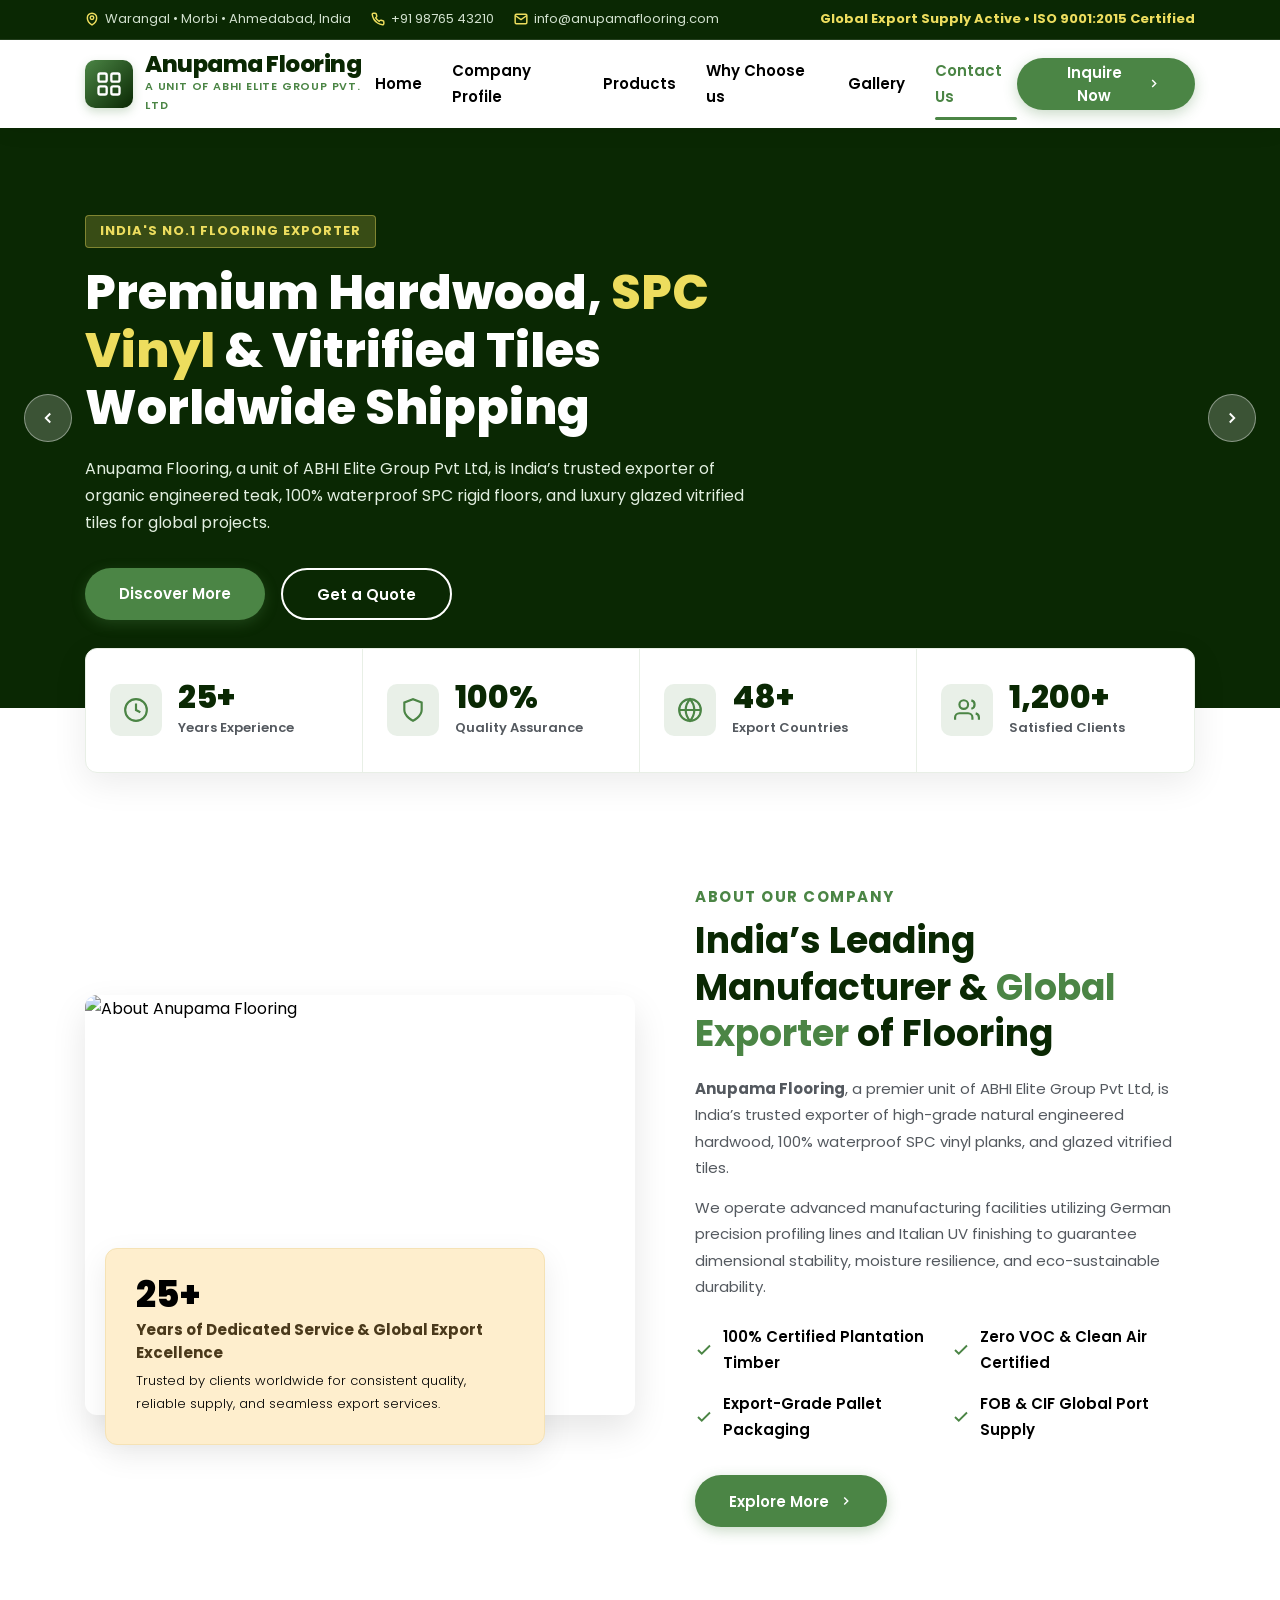
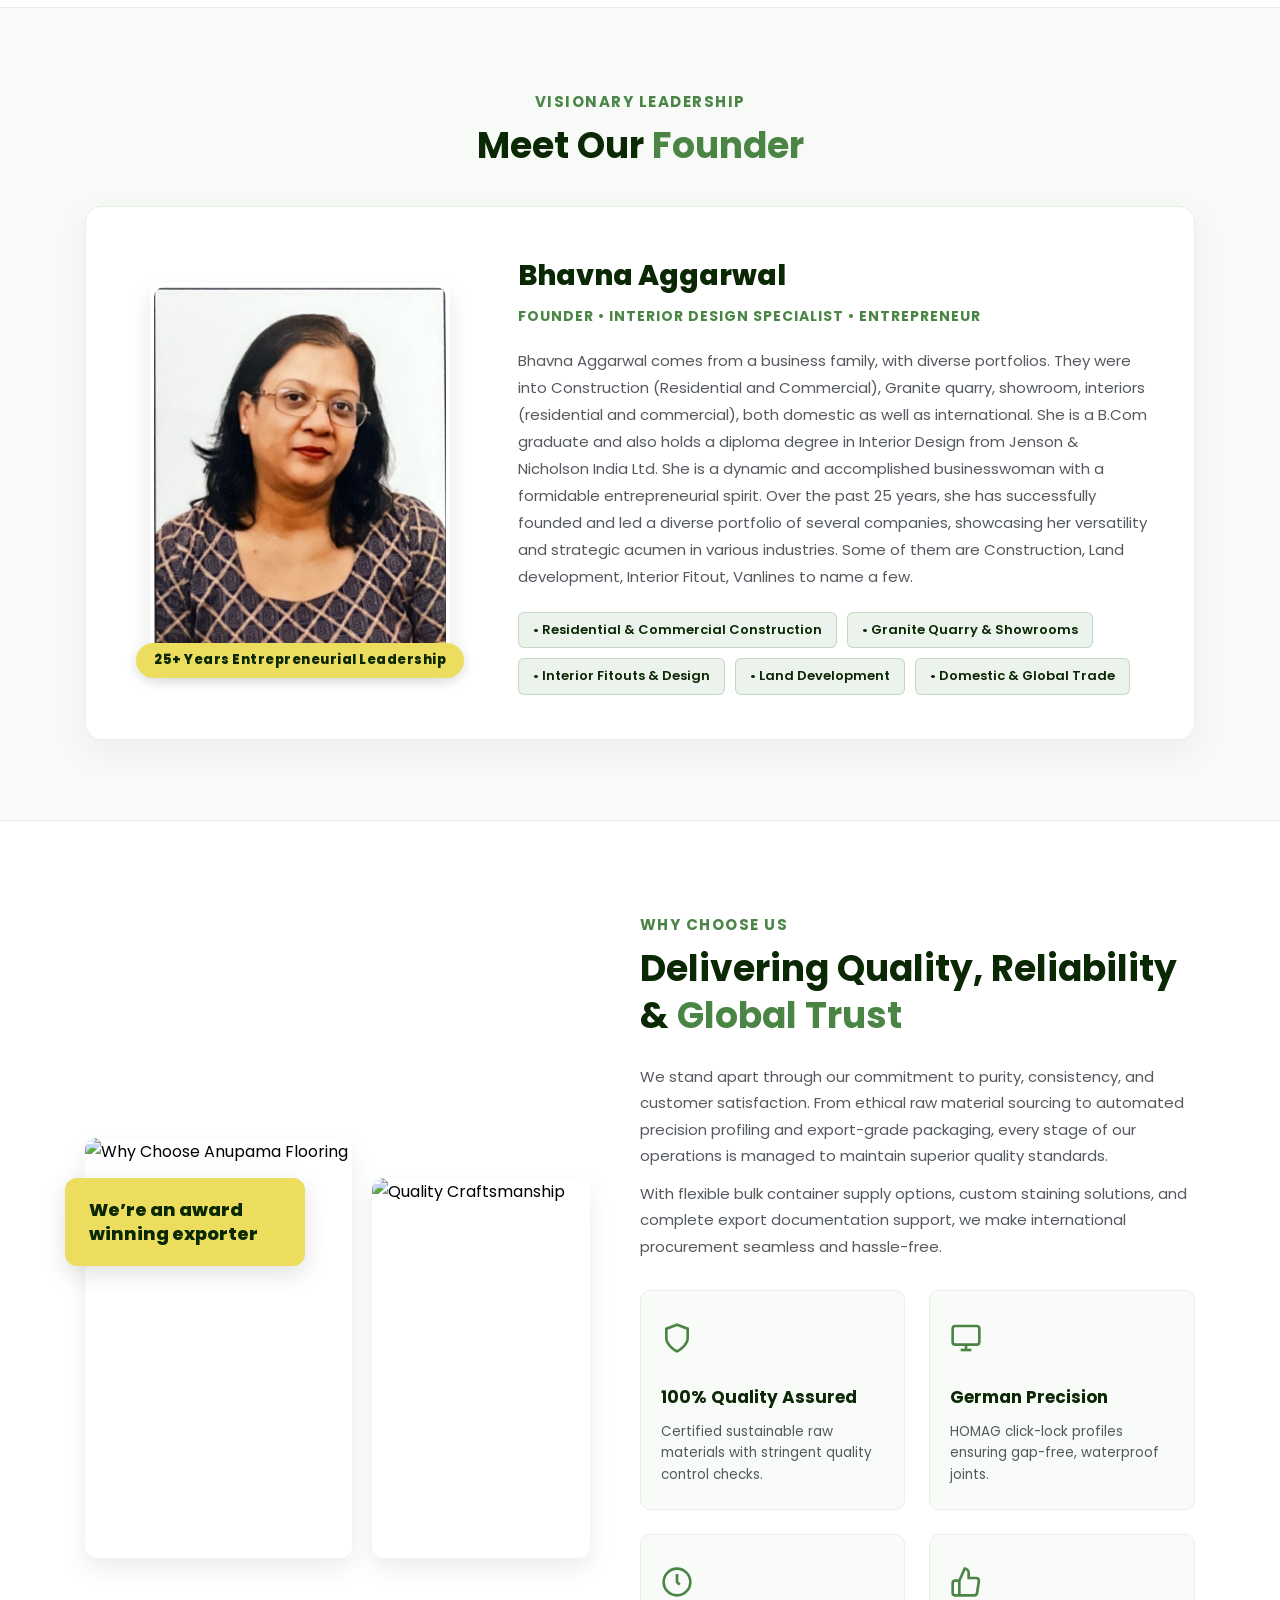
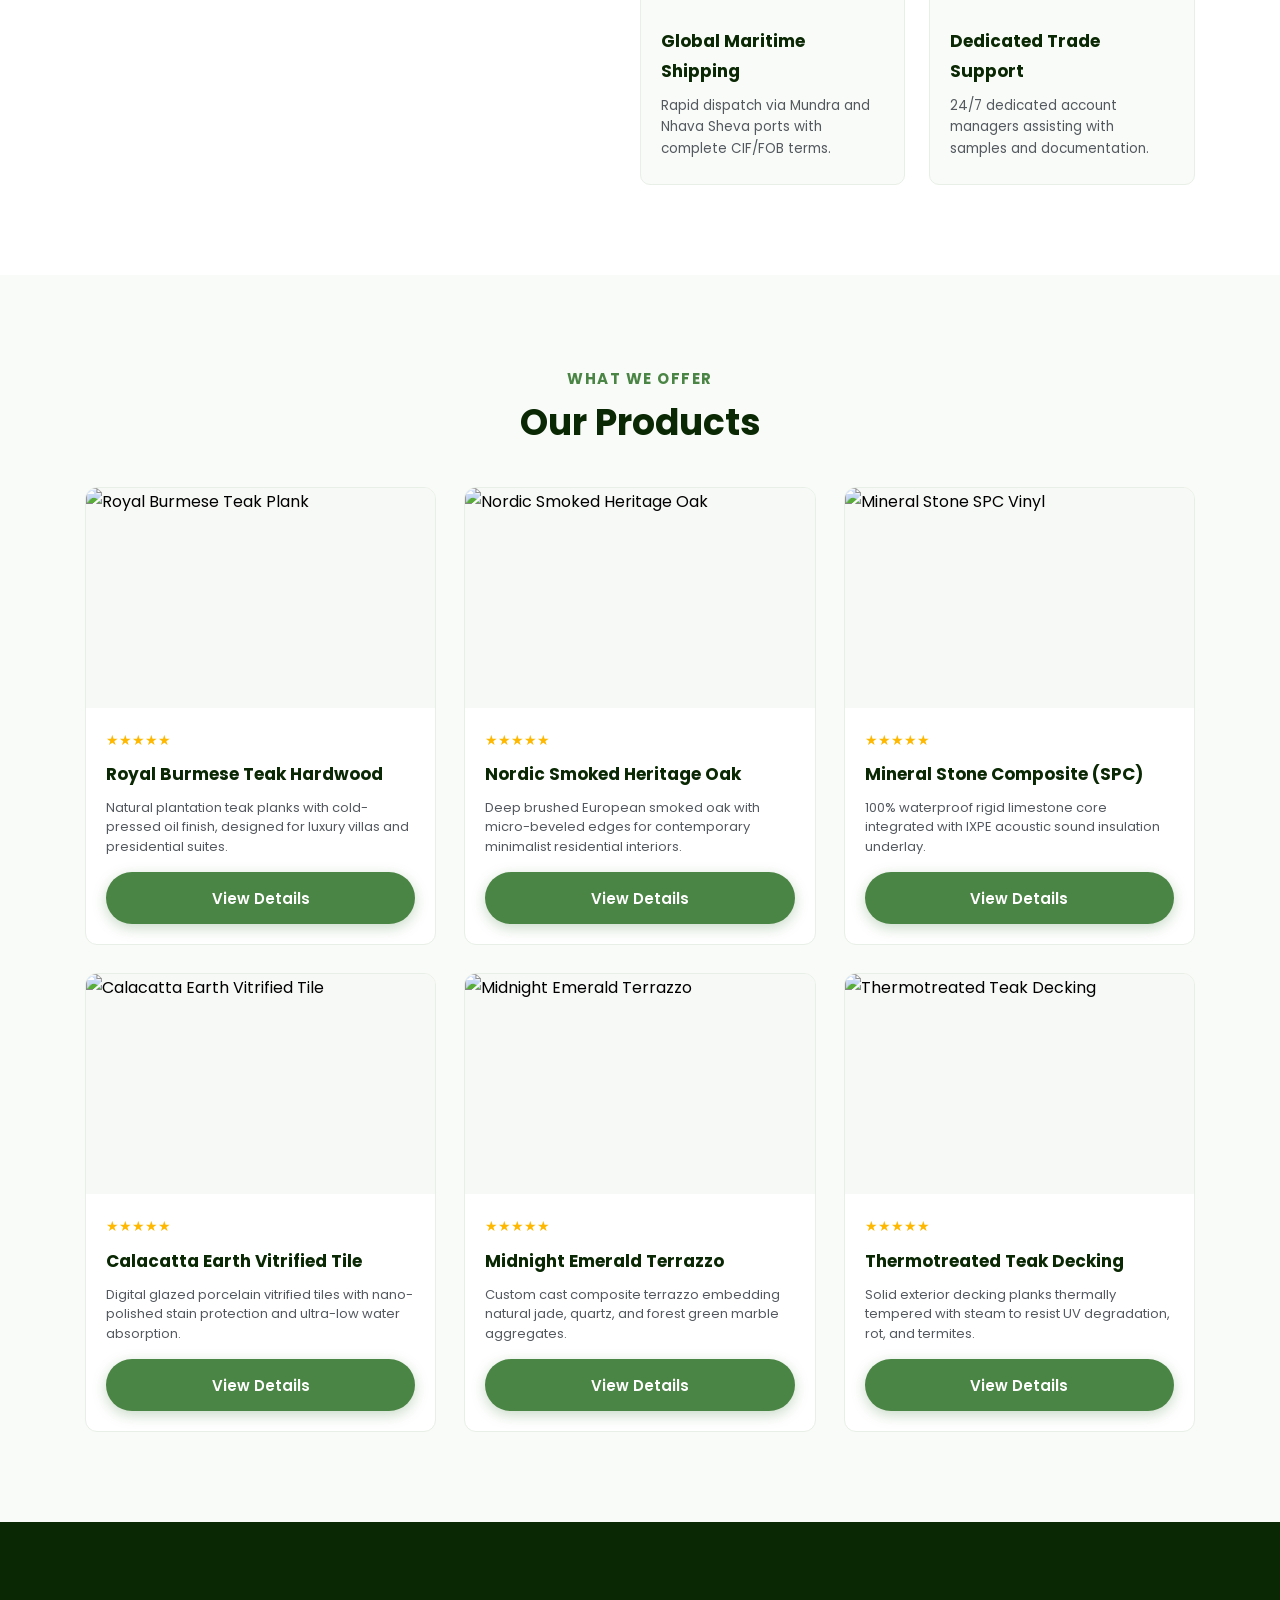
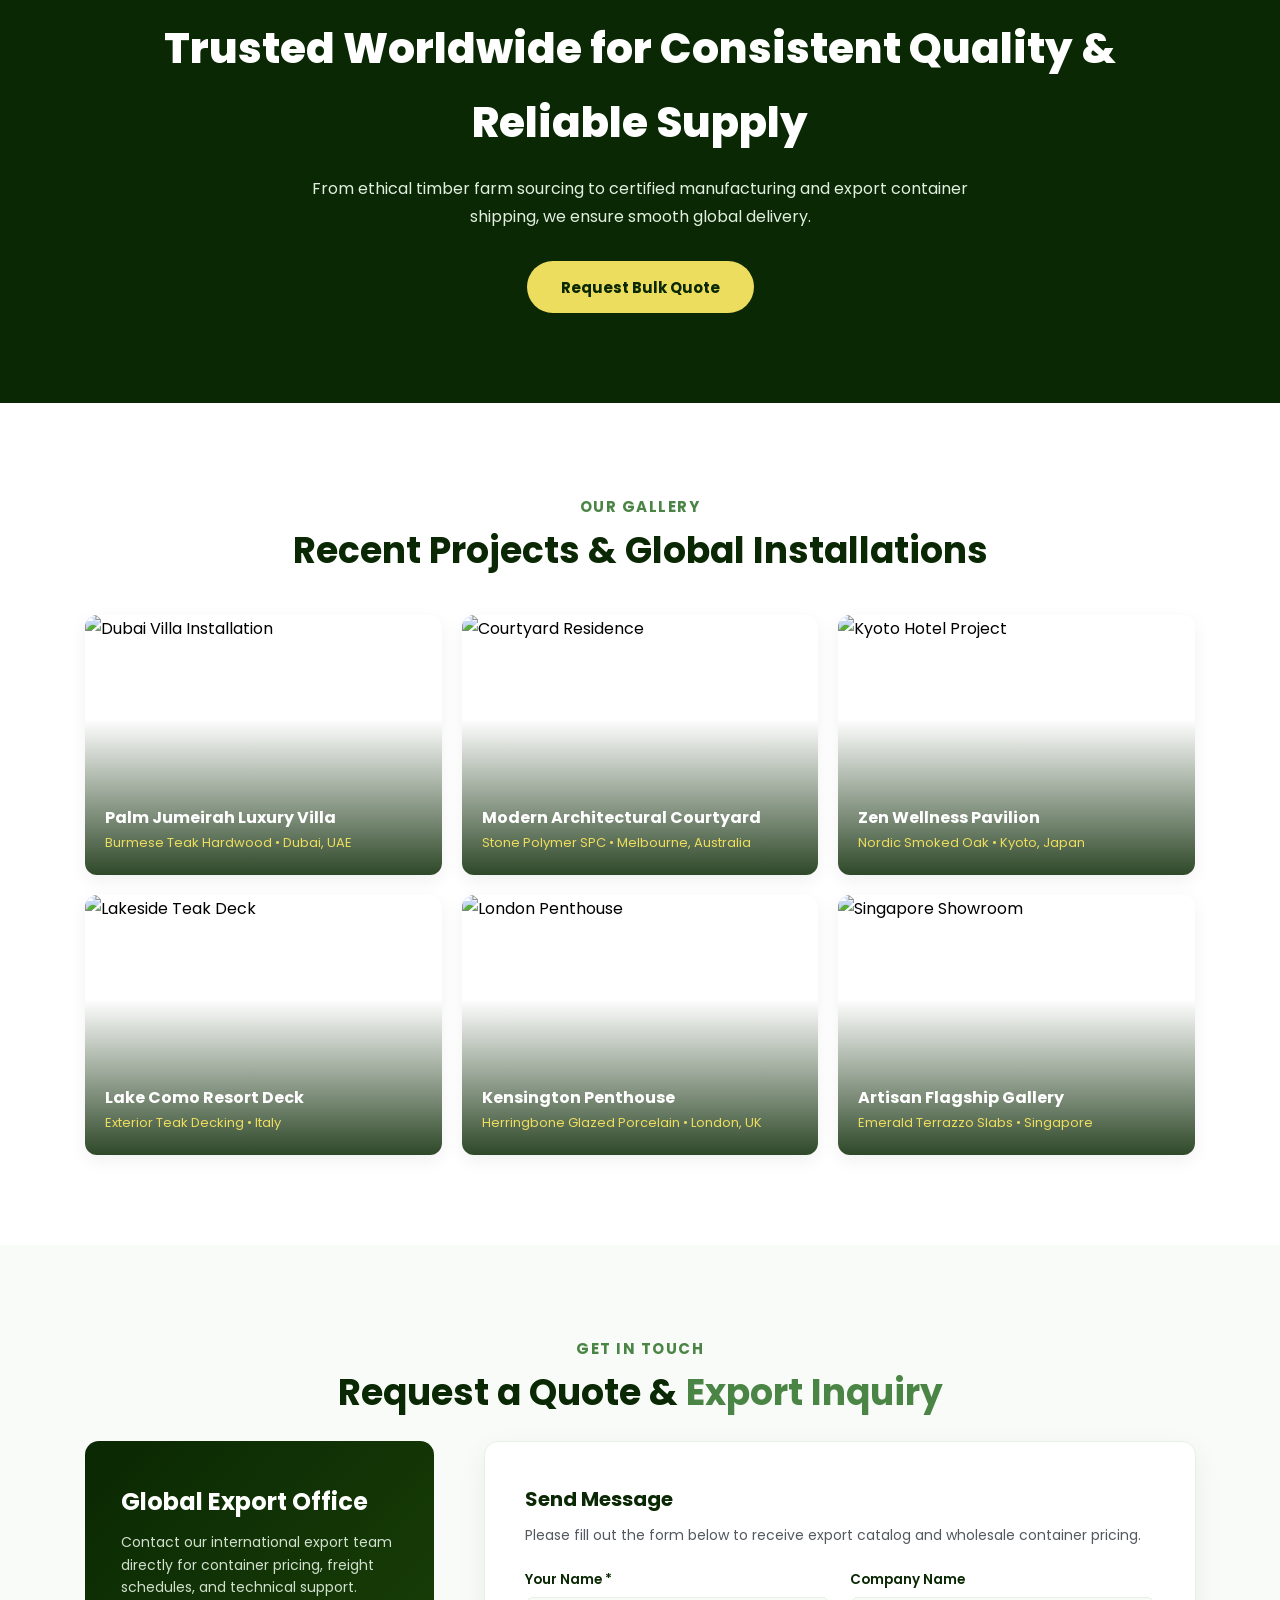
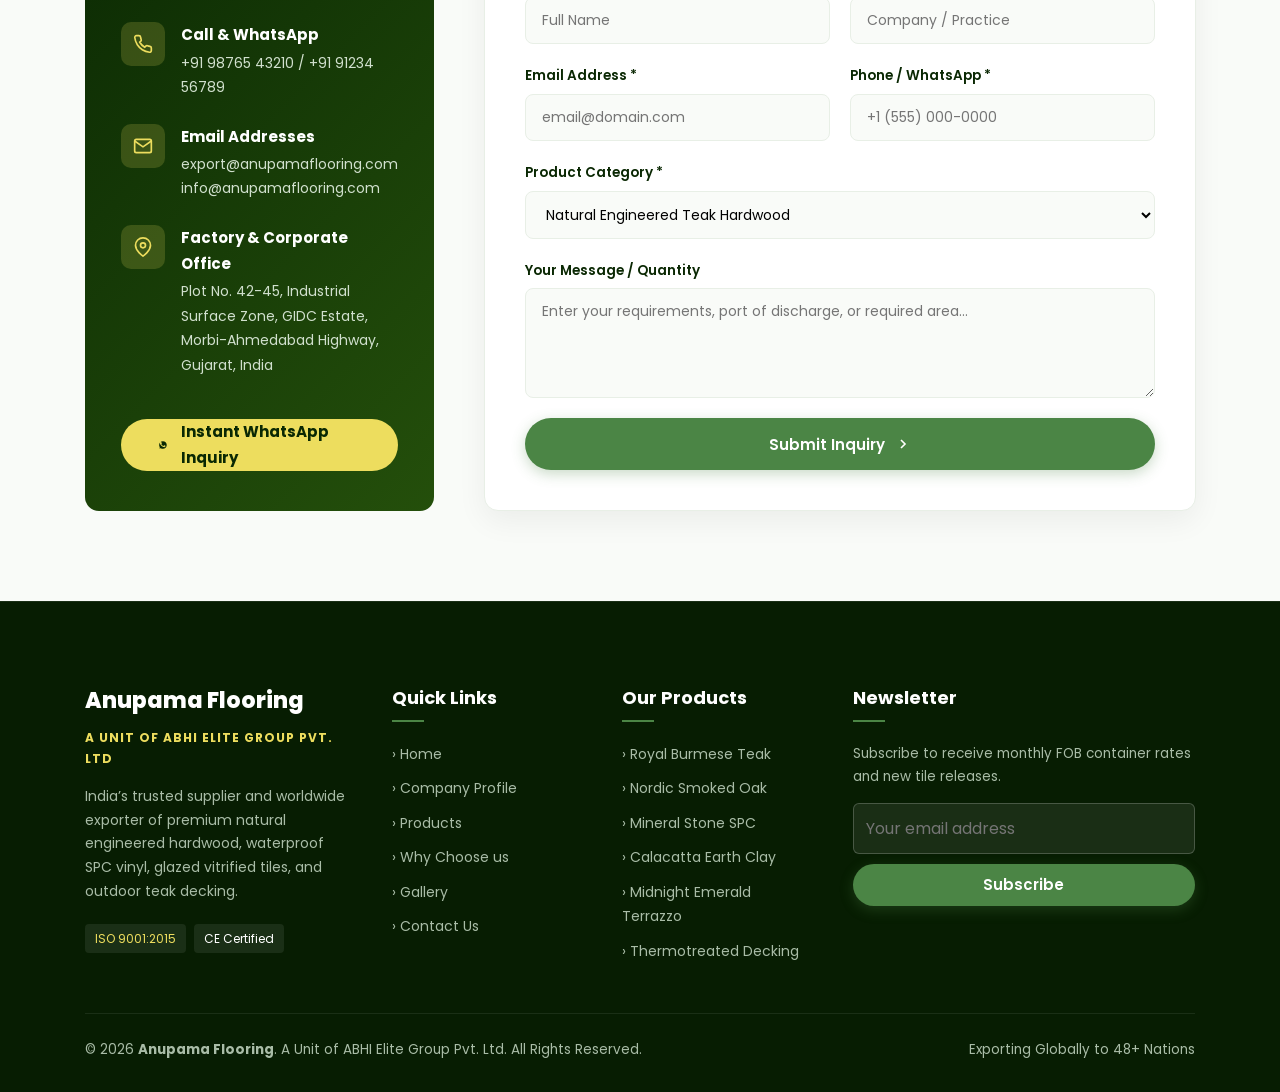
==== commit d23f0654: "feat: fix navbar smooth navigation and add Bhavna Aggarwal founder section with photo and biography" ====
--- a/index.html
+++ b/index.html
@@ -47,7 +47,7 @@
   </div>
 
   <!-- ==========================================================================
-       2. MAIN NAVBAR (Exact FarmDung Header Navigation)
+       2. MAIN NAVBAR (Fixed, Responsive, and Smoothly Linked)
        ========================================================================== -->
   <header class="header-main">
     <div class="container navbar-container">
@@ -68,7 +68,7 @@
         </div>
       </a>
 
-      <!-- Navbar Options Requested by User -->
+      <!-- Navbar Options (Exact user required list) -->
       <nav class="main-nav-menu" id="navMenu">
         <a href="#home" class="main-nav-link active">Home</a>
         <a href="#company-profile" class="main-nav-link">Company Profile</a>
@@ -78,7 +78,7 @@
         <a href="#contact-us" class="main-nav-link">Contact Us</a>
       </nav>
 
-      <!-- CTA Button & Hamburger -->
+      <!-- CTA Button & Mobile Menu Toggle -->
       <div class="header-cta-group">
         <button class="pxl-button pxl-btn-primary open-quote-modal">
           <span>Inquire Now</span>
@@ -270,7 +270,54 @@
   </section>
 
   <!-- ==========================================================================
-       6. WHY CHOOSE US (Exact FarmDung Staggered Images + 4 Feature Cards)
+       6. FOUNDER & LEADERSHIP SECTION (Bhavna Aggarwal)
+       ========================================================================== -->
+  <section class="section-founder" id="founder">
+    <div class="container">
+      
+      <div class="pxl-heading text-center" style="margin-bottom: 36px;">
+        <span class="pxl-heading-subtitle">Visionary Leadership</span>
+        <h2 class="pxl-heading-title">Meet Our <span>Founder</span></h2>
+      </div>
+
+      <div class="founder-card-layout">
+        
+        <!-- Left: Founder Photo with Experience Badge -->
+        <div class="founder-photo-col">
+          <div class="founder-img-frame">
+            <img src="images/bhavna-aggarwal.png" alt="Bhavna Aggarwal - Founder & Managing Director, Anupama Flooring" loading="lazy" />
+          </div>
+          <div class="founder-badge-exp">25+ Years Entrepreneurial Leadership</div>
+        </div>
+
+        <!-- Right: Exact Biography & Details -->
+        <div>
+          <h3 class="founder-name-title">Bhavna Aggarwal</h3>
+          <span class="founder-role-tag">Founder &bull; Interior Design Specialist &bull; Entrepreneur</span>
+          
+          <div class="founder-bio-text">
+            <p>
+              Bhavna Aggarwal comes from a business family, with diverse portfolios. They were into Construction (Residential and Commercial), Granite quarry, showroom, interiors (residential and commercial), both domestic as well as international. She is a B.Com graduate and also holds a diploma degree in Interior Design from Jenson &amp; Nicholson India Ltd. She is a dynamic and accomplished businesswoman with a formidable entrepreneurial spirit. Over the past 25 years, she has successfully founded and led a diverse portfolio of several companies, showcasing her versatility and strategic acumen in various industries. Some of them are Construction, Land development, Interior Fitout, Vanlines to name a few.
+            </p>
+          </div>
+
+          <!-- Expertise Badges -->
+          <div class="founder-portfolio-pills">
+            <span class="founder-pill-tag">&bull; Residential &amp; Commercial Construction</span>
+            <span class="founder-pill-tag">&bull; Granite Quarry &amp; Showrooms</span>
+            <span class="founder-pill-tag">&bull; Interior Fitouts &amp; Design</span>
+            <span class="founder-pill-tag">&bull; Land Development</span>
+            <span class="founder-pill-tag">&bull; Domestic &amp; Global Trade</span>
+          </div>
+        </div>
+
+      </div>
+
+    </div>
+  </section>
+
+  <!-- ==========================================================================
+       7. WHY CHOOSE US (Exact FarmDung Staggered Images + 4 Feature Cards)
        ========================================================================== -->
   <section class="section-why-choose-us" id="why-choose-us">
     <div class="container">
@@ -349,7 +396,7 @@
   </section>
 
   <!-- ==========================================================================
-       7. WHAT WE OFFER / PRODUCTS (Exact FarmDung Product Carousel & Cards)
+       8. WHAT WE OFFER / PRODUCTS (Exact FarmDung Product Carousel & Cards)
        ========================================================================== -->
   <section class="section-products" id="products">
     <div class="container">
@@ -493,7 +540,7 @@
   </section>
 
   <!-- ==========================================================================
-       8. PARALLAX BANNER (Exact FarmDung Parallax Style)
+       9. PARALLAX BANNER (Exact FarmDung Parallax Style)
        ========================================================================== -->
   <section class="section-parallax-cta">
     <div class="container parallax-content">
@@ -504,7 +551,7 @@
   </section>
 
   <!-- ==========================================================================
-       9. GALLERY / GLOBAL PORTFOLIO (Exact FarmDung Mosaic Layout)
+       10. GALLERY / GLOBAL PORTFOLIO (Exact FarmDung Mosaic Layout)
        ========================================================================== -->
   <section class="section-gallery" id="gallery">
     <div class="container">
@@ -570,7 +617,7 @@
   </section>
 
   <!-- ==========================================================================
-       10. CONTACT US SECTION (Exact FarmDung Layout)
+       11. CONTACT US SECTION (Exact FarmDung Layout)
        ========================================================================== -->
   <section class="section-contact" id="contact-us">
     <div class="container">
@@ -691,7 +738,7 @@
   </section>
 
   <!-- ==========================================================================
-       11. FOOTER (Exact FarmDung Footer Layout)
+       12. FOOTER (Exact FarmDung Footer Layout)
        ========================================================================== -->
   <footer class="footer-main">
     <div class="container">
--- a/css/style.css
+++ b/css/style.css
@@ -59,6 +59,11 @@
   -webkit-font-smoothing: antialiased;
 }
 
+/* Fix Scroll Margin for Sticky Navbar */
+section[id] {
+  scroll-margin-top: 95px;
+}
+
 img {
   max-width: 100%;
   height: auto;
@@ -98,7 +103,7 @@
 
 .pxl-heading-subtitle {
   font-family: var(--font-heading);
-  font-size: 16px;
+  font-size: 15px;
   font-weight: 700;
   color: var(--pxl-primary);
   text-transform: uppercase;
@@ -132,7 +137,7 @@
   justify-content: center;
   gap: 10px;
   height: 52px;
-  padding: 0 36px;
+  padding: 0 34px;
   font-size: 15px;
   font-weight: 600;
   border-radius: 9999px;
@@ -185,6 +190,8 @@
   font-size: 13px;
   padding: 8px 0;
   border-bottom: 1px solid rgba(255, 255, 255, 0.1);
+  position: relative;
+  z-index: 1001;
 }
 
 .topbar-content {
@@ -216,7 +223,7 @@
 }
 
 /* ==========================================================================
-   MAIN NAVBAR (Exact FarmDung Layout)
+   MAIN NAVBAR (Fixed & Sticky with Exact Layout)
    ========================================================================== */
 .header-main {
   background-color: var(--pxl-white);
@@ -224,13 +231,14 @@
   position: sticky;
   top: 0;
   z-index: 1000;
+  transition: var(--transition);
 }
 
 .navbar-container {
   display: flex;
   align-items: center;
   justify-content: space-between;
-  height: 90px;
+  height: 88px;
 }
 
 /* Logo */
@@ -251,6 +259,7 @@
   justify-content: center;
   color: var(--pxl-white);
   box-shadow: 0 4px 10px rgba(75, 133, 69, 0.25);
+  flex-shrink: 0;
 }
 
 .logo-text-group {
@@ -260,7 +269,7 @@
 
 .logo-brand-title {
   font-family: var(--font-heading);
-  font-size: 24px;
+  font-size: 23px;
   font-weight: 800;
   color: var(--pxl-dark-green);
   line-height: 1.1;
@@ -272,14 +281,14 @@
   color: var(--pxl-primary);
   font-weight: 600;
   text-transform: uppercase;
-  letter-spacing: 1px;
+  letter-spacing: 0.8px;
 }
 
 /* Nav Menu */
 .main-nav-menu {
   display: flex;
   align-items: center;
-  gap: 28px;
+  gap: 30px;
 }
 
 .main-nav-link {
@@ -287,9 +296,10 @@
   font-size: 15px;
   font-weight: 600;
   color: var(--pxl-text-dark);
-  padding: 8px 0;
+  padding: 10px 0;
   position: relative;
   transition: var(--transition);
+  cursor: pointer;
 }
 
 .main-nav-link:hover, .main-nav-link.active {
@@ -302,8 +312,9 @@
   bottom: 0;
   left: 0;
   width: 0;
-  height: 2px;
+  height: 3px;
   background: var(--pxl-primary);
+  border-radius: 2px;
   transition: var(--transition);
 }
 
@@ -322,7 +333,7 @@
   background: none;
   border: none;
   cursor: pointer;
-  padding: 6px;
+  padding: 8px;
   color: var(--pxl-dark-green);
 }
 
@@ -331,7 +342,7 @@
    ========================================================================== */
 .hero-slider-section {
   position: relative;
-  min-height: 600px;
+  min-height: 580px;
   background-color: var(--pxl-dark-green);
   overflow: hidden;
 }
@@ -339,7 +350,7 @@
 .hero-slider-container {
   position: relative;
   width: 100%;
-  height: 600px;
+  height: 580px;
 }
 
 .hero-slide-item {
@@ -363,7 +374,7 @@
   inset: 0;
   background-size: cover;
   background-position: center;
-  transform: scale(1.05);
+  transform: scale(1.04);
   transition: transform 6s ease;
 }
 
@@ -520,7 +531,7 @@
    ABOUT US SECTION (Exact FarmDung Layout with Yellow Badge & Image Mosaic)
    ========================================================================== */
 .section-about {
-  padding: 50px 0 90px 0;
+  padding: 40px 0 80px 0;
   background-color: var(--pxl-white);
 }
 
@@ -547,14 +558,14 @@
   object-fit: cover;
 }
 
-/* Floating Award Box (Exact FarmDung #FEEECD #4A391B box) */
+/* Floating Award Box */
 .about-award-box {
   position: absolute;
   bottom: -30px;
   left: 20px;
   background-color: var(--pxl-yellow-light);
   border-radius: 12px;
-  padding: 30px 32px;
+  padding: 28px 30px;
   max-width: 440px;
   box-shadow: 0 10px 30px rgba(0, 0, 0, 0.08);
   border: 1px solid #F5E2B5;
@@ -562,7 +573,7 @@
 
 .award-box-num {
   font-family: var(--font-heading);
-  font-size: 38px;
+  font-size: 36px;
   font-weight: 800;
   color: var(--pxl-text-dark);
   line-height: 1;
@@ -604,11 +615,113 @@
 }
 
 /* ==========================================================================
+   FOUNDER & LEADERSHIP SPOTLIGHT (Bhavna Aggarwal)
+   ========================================================================== */
+.section-founder {
+  padding: 80px 0;
+  background-color: #F8FAF7;
+  border-top: 1px solid var(--pxl-border);
+  border-bottom: 1px solid var(--pxl-border);
+}
+
+.founder-card-layout {
+  display: grid;
+  grid-template-columns: 340px 1fr;
+  gap: 48px;
+  background: var(--pxl-white);
+  border-radius: 16px;
+  padding: 44px;
+  box-shadow: 0 12px 35px rgba(0, 0, 0, 0.05);
+  border: 1px solid var(--pxl-border);
+  align-items: center;
+}
+
+.founder-photo-col {
+  position: relative;
+  text-align: center;
+}
+
+.founder-img-frame {
+  width: 100%;
+  max-width: 300px;
+  height: 380px;
+  border-radius: 14px;
+  overflow: hidden;
+  box-shadow: 0 10px 25px rgba(0, 0, 0, 0.1);
+  border: 4px solid var(--pxl-white);
+  margin: 0 auto;
+}
+
+.founder-img-frame img {
+  width: 100%;
+  height: 100%;
+  object-fit: cover;
+  object-position: top center;
+}
+
+.founder-badge-exp {
+  position: absolute;
+  bottom: -15px;
+  left: 50%;
+  transform: translateX(-50%);
+  background-color: var(--pxl-yellow-badge);
+  color: var(--pxl-dark-green);
+  padding: 6px 18px;
+  border-radius: 9999px;
+  font-size: 13px;
+  font-weight: 800;
+  letter-spacing: 0.5px;
+  white-space: nowrap;
+  box-shadow: 0 4px 12px rgba(0,0,0,0.12);
+}
+
+.founder-name-title {
+  font-family: var(--font-heading);
+  font-size: 28px;
+  font-weight: 800;
+  color: var(--pxl-dark-green);
+  margin-bottom: 4px;
+}
+
+.founder-role-tag {
+  font-size: 14px;
+  font-weight: 700;
+  color: var(--pxl-primary);
+  text-transform: uppercase;
+  letter-spacing: 1px;
+  margin-bottom: 18px;
+  display: block;
+}
+
+.founder-bio-text {
+  font-size: 15px;
+  color: var(--pxl-text-body);
+  line-height: 1.8;
+  margin-bottom: 22px;
+}
+
+.founder-portfolio-pills {
+  display: flex;
+  flex-wrap: wrap;
+  gap: 10px;
+}
+
+.founder-pill-tag {
+  background: rgba(75, 133, 69, 0.1);
+  color: var(--pxl-dark-green);
+  border: 1px solid rgba(75, 133, 69, 0.25);
+  padding: 6px 14px;
+  border-radius: 6px;
+  font-size: 13px;
+  font-weight: 600;
+}
+
+/* ==========================================================================
    WHY CHOOSE US (Exact FarmDung Staggered Images + 4 Feature Cards)
    ========================================================================== */
 .section-why-choose-us {
   padding: 90px 0;
-  background-color: var(--pxl-bg-light);
+  background-color: var(--pxl-white);
 }
 
 .why-row-container {
@@ -669,7 +782,7 @@
 }
 
 .pxl-icon-box-item {
-  background: var(--pxl-white);
+  background: var(--pxl-bg-light);
   padding: 24px 20px;
   border-radius: 10px;
   border: 1px solid var(--pxl-border);
@@ -680,6 +793,7 @@
   transform: translateY(-4px);
   box-shadow: 0 8px 20px rgba(0,0,0,0.06);
   border-color: var(--pxl-primary);
+  background: var(--pxl-white);
 }
 
 .pxl-icon-box-icon {
@@ -707,7 +821,7 @@
    ========================================================================== */
 .section-products {
   padding: 90px 0;
-  background-color: var(--pxl-white);
+  background-color: var(--pxl-bg-light);
 }
 
 .products-grid-layout {
@@ -858,7 +972,7 @@
    ========================================================================== */
 .section-gallery {
   padding: 90px 0;
-  background-color: var(--pxl-bg-light);
+  background-color: var(--pxl-white);
 }
 
 .gallery-mosaic-grid {
@@ -915,7 +1029,7 @@
    ========================================================================== */
 .section-contact {
   padding: 90px 0;
-  background-color: var(--pxl-white);
+  background-color: var(--pxl-bg-light);
 }
 
 .contact-split-grid {
@@ -1174,7 +1288,7 @@
   .counter-boxes-grid {
     grid-template-columns: repeat(2, 1fr);
   }
-  .about-row-container, .why-row-container, .contact-split-grid {
+  .about-row-container, .why-row-container, .contact-split-grid, .founder-card-layout {
     grid-template-columns: 1fr;
     gap: 40px;
   }
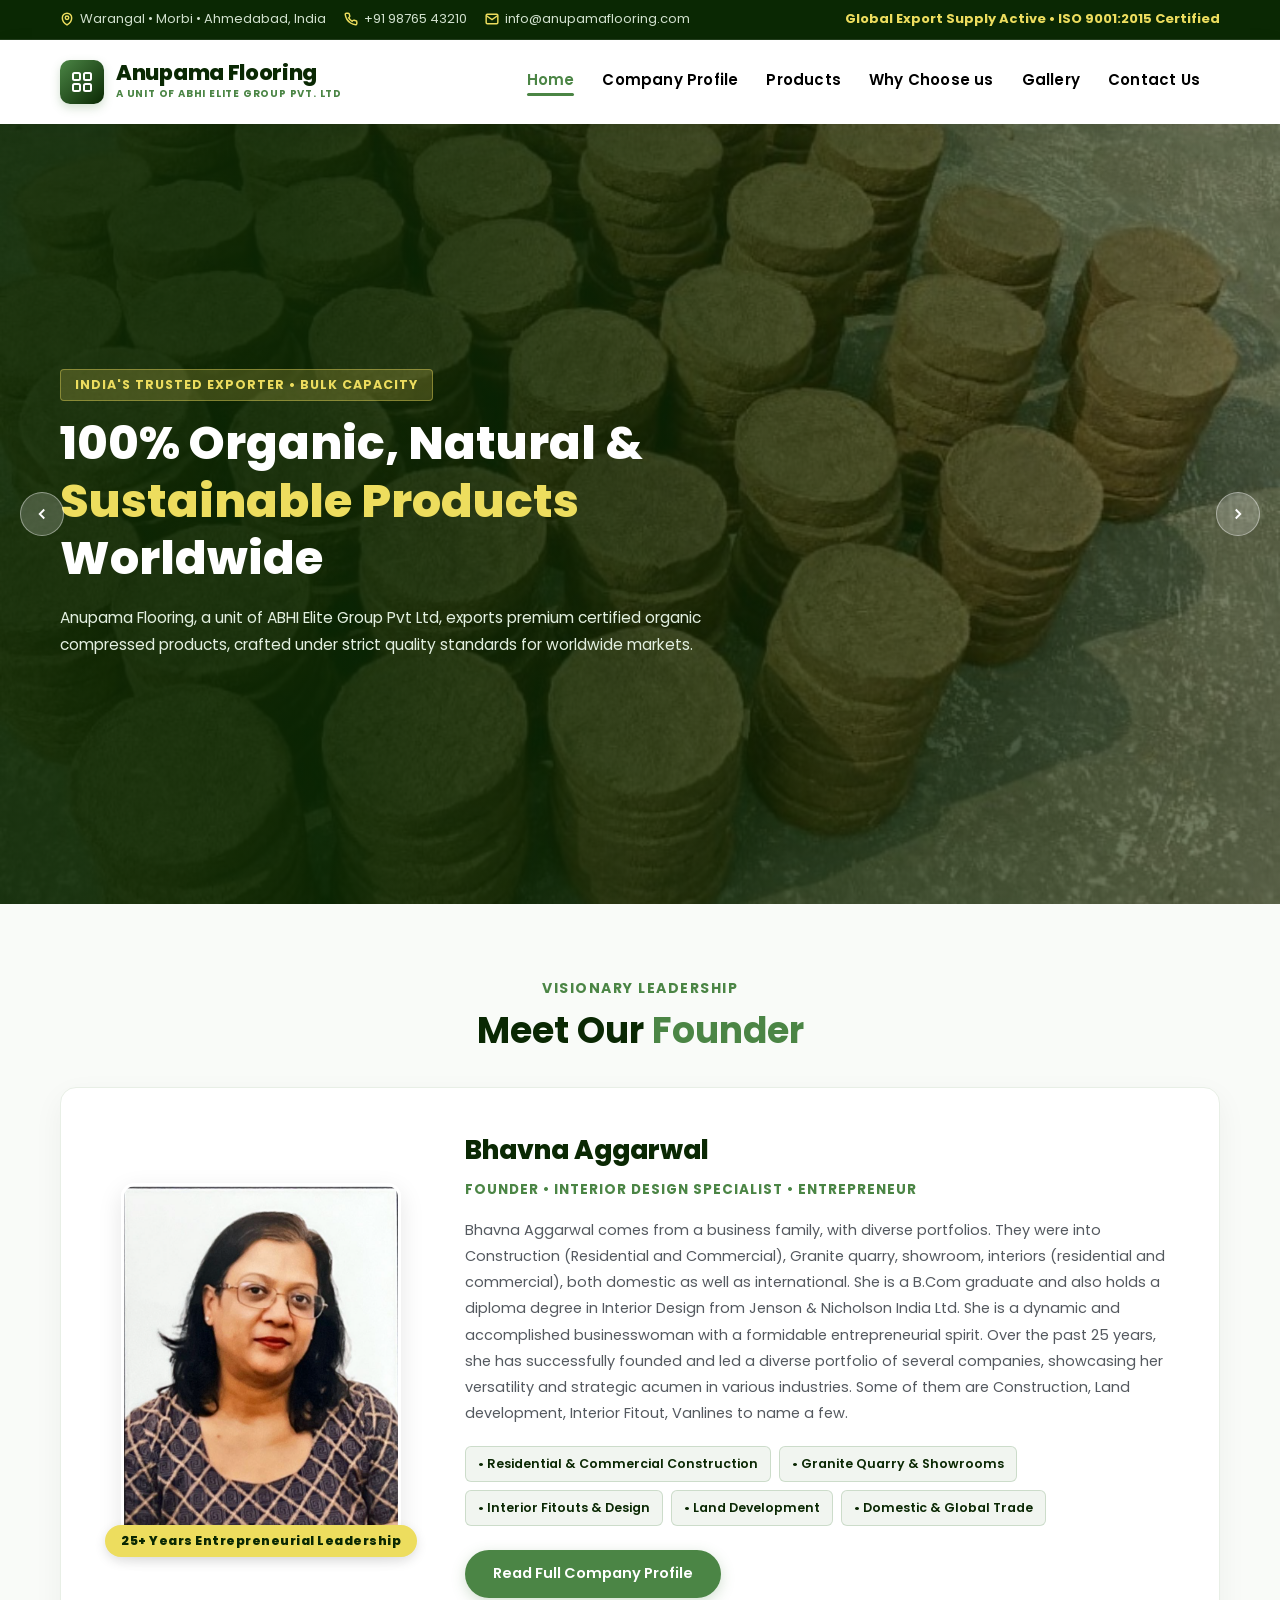
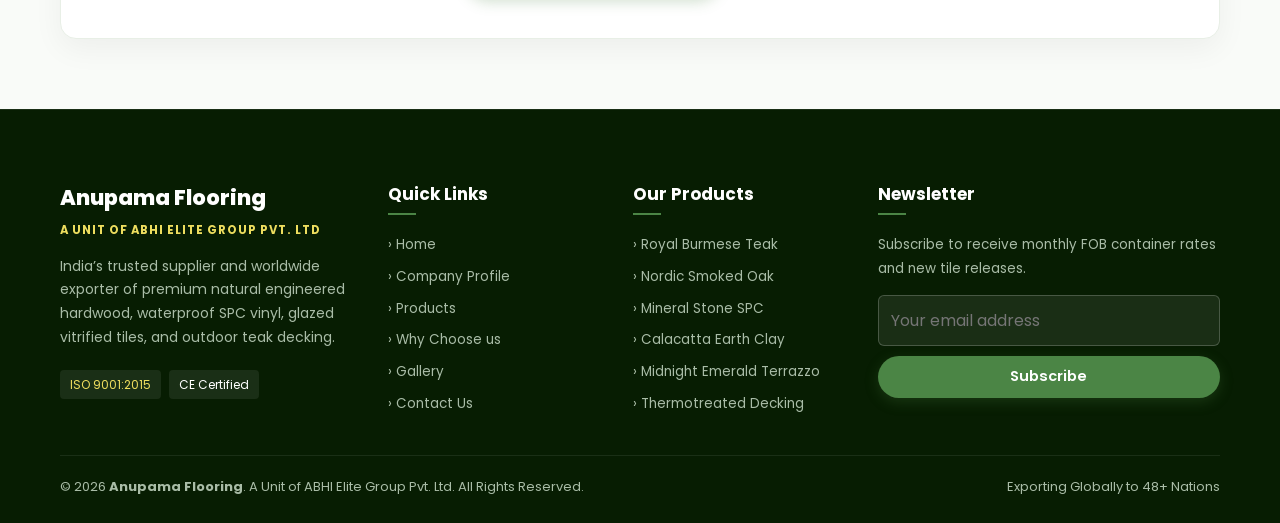
==== commit 5055df9e: "feat: multi-page website with founder section, authentic product slider, export compliance and mobil" ====
--- a/index.html
+++ b/index.html
@@ -3,8 +3,8 @@
 <head>
   <meta charset="UTF-8" />
   <meta name="viewport" content="width=device-width, initial-scale=1.0" />
-  <title>Anupama Flooring | India’s Trusted Flooring Exporter | Hardwood, SPC Vinyl &amp; Vitrified Tiles Worldwide Shipping</title>
-  <meta name="description" content="Anupama Flooring is India’s trusted exporter and manufacturer of premium natural hardwood, waterproof SPC vinyl, glazed vitrified tiles, and outdoor teak decking. Bulk orders & worldwide delivery." />
+  <title>Anupama Flooring | India’s Trusted Flooring Exporter | Hardwood, SPC Vinyl &amp; Vitrified Tiles</title>
+  <meta name="description" content="Anupama Flooring is India’s trusted exporter and manufacturer of premium natural hardwood, waterproof SPC vinyl, glazed vitrified tiles, and outdoor teak decking." />
   
   <!-- Open Graph Meta -->
   <meta property="og:type" content="website" />
@@ -19,8 +19,11 @@
 </head>
 <body>
 
-  <!-- ==========================================================================
-       1. TOP BAR (Exact FarmDung Header Style)
+  <!-- Mobile Backdrop Overlay -->
+  <div class="mobile-nav-overlay" id="mobileOverlay"></div>
+
+  <!-- ==========================================================================
+       1. TOP BAR
        ========================================================================== -->
   <div class="topbar">
     <div class="container topbar-content">
@@ -47,15 +50,15 @@
   </div>
 
   <!-- ==========================================================================
-       2. MAIN NAVBAR (Fixed, Responsive, and Smoothly Linked)
+       2. MAIN NAVBAR
        ========================================================================== -->
   <header class="header-main">
     <div class="container navbar-container">
       
       <!-- Brand Logo -->
-      <a href="#home" class="site-logo">
+      <a href="index.html" class="site-logo">
         <div class="logo-badge-icon">
-          <svg width="28" height="28" viewBox="0 0 24 24" fill="none" stroke="currentColor" stroke-width="2">
+          <svg width="24" height="24" viewBox="0 0 24 24" fill="none" stroke="currentColor" stroke-width="2">
             <rect x="3" y="3" width="7" height="7" rx="1.5"></rect>
             <rect x="14" y="3" width="7" height="7" rx="1.5"></rect>
             <rect x="14" y="14" width="7" height="7" rx="1.5"></rect>
@@ -68,22 +71,22 @@
         </div>
       </a>
 
-      <!-- Navbar Options (Exact user required list) -->
+      <!-- Navbar Options Linking to Separate Pages -->
       <nav class="main-nav-menu" id="navMenu">
-        <a href="#home" class="main-nav-link active">Home</a>
-        <a href="#company-profile" class="main-nav-link">Company Profile</a>
-        <a href="#products" class="main-nav-link">Products</a>
-        <a href="#why-choose-us" class="main-nav-link">Why Choose us</a>
-        <a href="#gallery" class="main-nav-link">Gallery</a>
-        <a href="#contact-us" class="main-nav-link">Contact Us</a>
+        <div class="mobile-drawer-header">
+          <div class="drawer-logo-title">Anupama Flooring</div>
+          <button class="drawer-close-btn" id="drawerCloseBtn" aria-label="Close menu">&times;</button>
+        </div>
+        <a href="index.html" class="main-nav-link active"><span class="nav-link-text">Home</span></a>
+        <a href="company-profile.html" class="main-nav-link"><span class="nav-link-text">Company Profile</span></a>
+        <a href="products.html" class="main-nav-link"><span class="nav-link-text">Products</span></a>
+        <a href="why-choose-us.html" class="main-nav-link"><span class="nav-link-text">Why Choose us</span></a>
+        <a href="gallery.html" class="main-nav-link"><span class="nav-link-text">Gallery</span></a>
+        <a href="contact-us.html" class="main-nav-link"><span class="nav-link-text">Contact Us</span></a>
       </nav>
 
-      <!-- CTA Button & Mobile Menu Toggle -->
+      <!-- Mobile Menu Toggle -->
       <div class="header-cta-group">
-        <button class="pxl-button pxl-btn-primary open-quote-modal">
-          <span>Inquire Now</span>
-          <svg width="15" height="15" viewBox="0 0 24 24" fill="none" stroke="currentColor" stroke-width="2.5"><polyline points="9 18 15 12 9 6"></polyline></svg>
-        </button>
         <button class="mobile-menu-toggle" id="mobileToggle" aria-label="Toggle navigation">
           <svg width="26" height="26" viewBox="0 0 24 24" fill="none" stroke="currentColor" stroke-width="2"><line x1="3" y1="12" x2="21" y2="12"></line><line x1="3" y1="6" x2="21" y2="6"></line><line x1="3" y1="18" x2="21" y2="18"></line></svg>
         </button>
@@ -93,49 +96,92 @@
   </header>
 
   <!-- ==========================================================================
-       3. HERO SLIDER (Exact FarmDung PXL Slider Layout)
+       3. HERO SLIDER (Pure, Clean & 1-Second Auto-Transition)
        ========================================================================== -->
   <section class="hero-slider-section" id="home">
     <div class="hero-slider-container">
       
-      <!-- Slide 1 -->
+      <!-- Slide 1: Bulk Stacks -->
       <div class="hero-slide-item active">
-        <div class="hero-slide-bg" style="background-image: url('https://images.unsplash.com/photo-1513694203232-719a280e022f?auto=format&fit=crop&w=1920&q=80');"></div>
-        <div class="hero-slide-overlay"></div>
-        <div class="container">
-          <div class="hero-slide-content">
-            <span class="slide-badge-tag">India's No.1 Flooring Exporter</span>
+        <div class="hero-slide-bg" style="background-image: url('images/product-bulk-stacks.jpg');"></div>
+        <div class="hero-slide-overlay"></div>
+        <div class="container">
+          <div class="hero-slide-content">
+            <span class="slide-badge-tag">India's Trusted Exporter &bull; Bulk Capacity</span>
             <h1 class="slide-heading-title">
-              Premium Hardwood, <span>SPC Vinyl</span> &amp; Vitrified Tiles Worldwide Shipping
+              100% Organic, Natural &amp; <span>Sustainable Products</span> Worldwide
             </h1>
             <p class="slide-description-text">
-              Anupama Flooring, a unit of ABHI Elite Group Pvt Ltd, is India’s trusted exporter of organic engineered teak, 100% waterproof SPC rigid floors, and luxury glazed vitrified tiles for global projects.
-            </p>
-            <div class="slide-buttons-group">
-              <a href="#products" class="pxl-button pxl-btn-primary">Discover More</a>
-              <button class="pxl-button pxl-btn-outline-white open-quote-modal">Get a Quote</button>
-            </div>
-          </div>
-        </div>
-      </div>
-
-      <!-- Slide 2 -->
+              Anupama Flooring, a unit of ABHI Elite Group Pvt Ltd, exports premium certified organic compressed products, crafted under strict quality standards for worldwide markets.
+            </p>
+          </div>
+        </div>
+      </div>
+
+      <!-- Slide 2: Carton Packaging -->
       <div class="hero-slide-item">
-        <div class="hero-slide-bg" style="background-image: url('https://images.unsplash.com/photo-1588854337236-6889d631faa8?auto=format&fit=crop&w=1920&q=80');"></div>
-        <div class="hero-slide-overlay"></div>
-        <div class="container">
-          <div class="hero-slide-content">
-            <span class="slide-badge-tag">100% Eco-Friendly &bull; Precision Milled</span>
+        <div class="hero-slide-bg" style="background-image: url('images/product-box-pack.jpg');"></div>
+        <div class="hero-slide-overlay"></div>
+        <div class="container">
+          <div class="hero-slide-content">
+            <span class="slide-badge-tag">Export Moisture-Barrier Packaging</span>
             <h2 class="slide-heading-title">
-              Delivering <span>Quality, Reliability</span> &amp; Global Trust Worldwide
+              Standardized <span>Carton Packaged</span> for Global Oceanic Freight
             </h2>
             <p class="slide-description-text">
-              We stand apart through our commitment to certified wood sourcing, German micro-bevel click locks, and export-grade moisture barrier packaging.
-            </p>
-            <div class="slide-buttons-group">
-              <a href="#why-choose-us" class="pxl-button pxl-btn-secondary">Why Choose Us</a>
-              <a href="#contact-us" class="pxl-button pxl-btn-outline-white">Contact Us</a>
-            </div>
+              Carefully packed in high-durability corrugated export boxes with moisture control to ensure flawless condition upon arrival at international ports.
+            </p>
+          </div>
+        </div>
+      </div>
+
+      <!-- Slide 3: Diameter Precision Spec -->
+      <div class="hero-slide-item">
+        <div class="hero-slide-bg" style="background-image: url('images/product-diameter-spec.jpg');"></div>
+        <div class="hero-slide-overlay"></div>
+        <div class="container">
+          <div class="hero-slide-content">
+            <span class="slide-badge-tag">Precision Calibration &bull; Quality Testing</span>
+            <h2 class="slide-heading-title">
+              Calibrated <span>4-Inch Diameter</span> Uniform Dimensions
+            </h2>
+            <p class="slide-description-text">
+              Precision-milled and molded to exact international dimensions for uniform burn, optimal density, and reliable consistency across every batch.
+            </p>
+          </div>
+        </div>
+      </div>
+
+      <!-- Slide 4: Batch Grid Array -->
+      <div class="hero-slide-item">
+        <div class="hero-slide-bg" style="background-image: url('images/product-grid-array.jpg');"></div>
+        <div class="hero-slide-overlay"></div>
+        <div class="container">
+          <div class="hero-slide-content">
+            <span class="slide-badge-tag">100% Quality Assured &bull; Zero Contaminants</span>
+            <h2 class="slide-heading-title">
+              Delivering <span>Reliability &amp; Trust</span> to 48+ Export Countries
+            </h2>
+            <p class="slide-description-text">
+              Every unit is thoroughly inspected for zero foreign matter, consistent thickness, and chemical-free purity.
+            </p>
+          </div>
+        </div>
+      </div>
+
+      <!-- Slide 5: Thickness Spec -->
+      <div class="hero-slide-item">
+        <div class="hero-slide-bg" style="background-image: url('images/product-thickness-spec.jpg');"></div>
+        <div class="hero-slide-overlay"></div>
+        <div class="container">
+          <div class="hero-slide-content">
+            <span class="slide-badge-tag">High-Density Compression</span>
+            <h2 class="slide-heading-title">
+              Calibrated <span>Depth &amp; Structural Density</span>
+            </h2>
+            <p class="slide-description-text">
+              Engineered with calibrated thickness and high compressive strength to withstand transit while maximizing energy efficiency.
+            </p>
           </div>
         </div>
       </div>
@@ -152,130 +198,12 @@
   </section>
 
   <!-- ==========================================================================
-       4. FLOATING COUNTER BOXES (Exact FarmDung Overlap Style)
-       ========================================================================== -->
-  <section class="section-counter-overlap">
-    <div class="container">
-      <div class="counter-boxes-grid">
-        
-        <div class="pxl-counter-box">
-          <div class="pxl-counter-icon">
-            <svg width="26" height="26" viewBox="0 0 24 24" fill="none" stroke="currentColor" stroke-width="2"><circle cx="12" cy="12" r="10"></circle><polyline points="12 6 12 12 16 14"></polyline></svg>
-          </div>
-          <div>
-            <div class="pxl-counter-number"><span class="stat-count" data-target="25">0</span>+</div>
-            <div class="pxl-counter-title">Years Experience</div>
-          </div>
-        </div>
-
-        <div class="pxl-counter-box">
-          <div class="pxl-counter-icon">
-            <svg width="26" height="26" viewBox="0 0 24 24" fill="none" stroke="currentColor" stroke-width="2"><path d="M12 22s8-4 8-10V5l-8-3-8 3v7c0 6 8 10 8 10z"></path></svg>
-          </div>
-          <div>
-            <div class="pxl-counter-number"><span class="stat-count" data-target="100">0</span>%</div>
-            <div class="pxl-counter-title">Quality Assurance</div>
-          </div>
-        </div>
-
-        <div class="pxl-counter-box">
-          <div class="pxl-counter-icon">
-            <svg width="26" height="26" viewBox="0 0 24 24" fill="none" stroke="currentColor" stroke-width="2"><circle cx="12" cy="12" r="10"></circle><line x1="2" y1="12" x2="22" y2="12"></line><path d="M12 2a15.3 15.3 0 0 1 4 10 15.3 15.3 0 0 1-4 10 15.3 15.3 0 0 1-4-10 15.3 15.3 0 0 1 4-10z"></path></svg>
-          </div>
-          <div>
-            <div class="pxl-counter-number"><span class="stat-count" data-target="48">0</span>+</div>
-            <div class="pxl-counter-title">Export Countries</div>
-          </div>
-        </div>
-
-        <div class="pxl-counter-box">
-          <div class="pxl-counter-icon">
-            <svg width="26" height="26" viewBox="0 0 24 24" fill="none" stroke="currentColor" stroke-width="2"><path d="M17 21v-2a4 4 0 0 0-4-4H5a4 4 0 0 0-4 4v2"></path><circle cx="9" cy="7" r="4"></circle><path d="M23 21v-2a4 4 0 0 0-3-3.87"></path><path d="M16 3.13a4 4 0 0 1 0 7.75"></path></svg>
-          </div>
-          <div>
-            <div class="pxl-counter-number"><span class="stat-count" data-target="1200">0</span>+</div>
-            <div class="pxl-counter-title">Satisfied Clients</div>
-          </div>
-        </div>
-
-      </div>
-    </div>
-  </section>
-
-  <!-- ==========================================================================
-       5. COMPANY PROFILE / ABOUT US (Exact FarmDung Layout)
-       ========================================================================== -->
-  <section class="section-about" id="company-profile">
-    <div class="container">
-      <div class="about-row-container">
-        
-        <!-- Left Image with FarmDung Yellow Award Box -->
-        <div class="about-media-col">
-          <div class="about-main-img-wrap">
-            <img src="https://images.unsplash.com/photo-1533090161767-e6ffed986c88?auto=format&fit=crop&w=900&q=80" alt="About Anupama Flooring" loading="lazy" />
-          </div>
-          <div class="about-award-box">
-            <div class="award-box-num">25+</div>
-            <div class="award-box-desc">Years of Dedicated Service &amp; Global Export Excellence</div>
-            <div style="font-size: 13px; color: var(--pxl-text-dark); margin-top: 6px; font-weight: 300;">
-              Trusted by clients worldwide for consistent quality, reliable supply, and seamless export services.
-            </div>
-          </div>
-        </div>
-
-        <!-- Right Content Text -->
-        <div class="about-text-col">
-          <div class="pxl-heading">
-            <span class="pxl-heading-subtitle">About Our Company</span>
-            <h2 class="pxl-heading-title">
-              India’s Leading Manufacturer &amp; <span>Global Exporter</span> of Flooring
-            </h2>
-          </div>
-          <div class="pxl-text-editor">
-            <p style="margin-bottom: 14px;">
-              <strong>Anupama Flooring</strong>, a premier unit of ABHI Elite Group Pvt Ltd, is India’s trusted exporter of high-grade natural engineered hardwood, 100% waterproof SPC vinyl planks, and glazed vitrified tiles.
-            </p>
-            <p>
-              We operate advanced manufacturing facilities utilizing German precision profiling lines and Italian UV finishing to guarantee dimensional stability, moisture resilience, and eco-sustainable durability.
-            </p>
-          </div>
-
-          <div class="about-bullet-list">
-            <div class="about-bullet-item">
-              <svg width="18" height="18" viewBox="0 0 24 24" fill="none" stroke="currentColor" stroke-width="2.5"><polyline points="20 6 9 17 4 12"></polyline></svg>
-              <span>100% Certified Plantation Timber</span>
-            </div>
-            <div class="about-bullet-item">
-              <svg width="18" height="18" viewBox="0 0 24 24" fill="none" stroke="currentColor" stroke-width="2.5"><polyline points="20 6 9 17 4 12"></polyline></svg>
-              <span>Zero VOC &amp; Clean Air Certified</span>
-            </div>
-            <div class="about-bullet-item">
-              <svg width="18" height="18" viewBox="0 0 24 24" fill="none" stroke="currentColor" stroke-width="2.5"><polyline points="20 6 9 17 4 12"></polyline></svg>
-              <span>Export-Grade Pallet Packaging</span>
-            </div>
-            <div class="about-bullet-item">
-              <svg width="18" height="18" viewBox="0 0 24 24" fill="none" stroke="currentColor" stroke-width="2.5"><polyline points="20 6 9 17 4 12"></polyline></svg>
-              <span>FOB &amp; CIF Global Port Supply</span>
-            </div>
-          </div>
-
-          <button class="pxl-button pxl-btn-primary open-quote-modal">
-            <span>Explore More</span>
-            <svg width="14" height="14" viewBox="0 0 24 24" fill="none" stroke="currentColor" stroke-width="2.5"><polyline points="9 18 15 12 9 6"></polyline></svg>
-          </button>
-        </div>
-
-      </div>
-    </div>
-  </section>
-
-  <!-- ==========================================================================
-       6. FOUNDER & LEADERSHIP SECTION (Bhavna Aggarwal)
+       4. ABOUT THE FOUNDER (Bhavna Aggarwal)
        ========================================================================== -->
   <section class="section-founder" id="founder">
     <div class="container">
       
-      <div class="pxl-heading text-center" style="margin-bottom: 36px;">
+      <div class="pxl-heading text-center" style="margin-bottom: 32px;">
         <span class="pxl-heading-subtitle">Visionary Leadership</span>
         <h2 class="pxl-heading-title">Meet Our <span>Founder</span></h2>
       </div>
@@ -290,7 +218,7 @@
           <div class="founder-badge-exp">25+ Years Entrepreneurial Leadership</div>
         </div>
 
-        <!-- Right: Exact Biography & Details -->
+        <!-- Right: Biography & Details -->
         <div>
           <h3 class="founder-name-title">Bhavna Aggarwal</h3>
           <span class="founder-role-tag">Founder &bull; Interior Design Specialist &bull; Entrepreneur</span>
@@ -309,6 +237,10 @@
             <span class="founder-pill-tag">&bull; Land Development</span>
             <span class="founder-pill-tag">&bull; Domestic &amp; Global Trade</span>
           </div>
+
+          <div style="margin-top: 24px;">
+            <a href="company-profile.html" class="pxl-button pxl-btn-primary">Read Full Company Profile</a>
+          </div>
         </div>
 
       </div>
@@ -317,428 +249,7 @@
   </section>
 
   <!-- ==========================================================================
-       7. WHY CHOOSE US (Exact FarmDung Staggered Images + 4 Feature Cards)
-       ========================================================================== -->
-  <section class="section-why-choose-us" id="why-choose-us">
-    <div class="container">
-      <div class="why-row-container">
-        
-        <!-- Left Staggered Images + Yellow Badge -->
-        <div class="why-media-mosaic">
-          <div class="why-img-1">
-            <img src="https://images.unsplash.com/photo-1540555700478-4be289fbecef?auto=format&fit=crop&w=700&q=80" alt="Why Choose Anupama Flooring" loading="lazy" />
-          </div>
-          <div class="why-img-2">
-            <img src="https://images.unsplash.com/photo-1588854337236-6889d631faa8?auto=format&fit=crop&w=700&q=80" alt="Quality Craftsmanship" loading="lazy" />
-          </div>
-          <div class="why-floating-text-badge">
-            We’re an award winning exporter
-          </div>
-        </div>
-
-        <!-- Right Content & 4 Feature Icon Boxes -->
-        <div>
-          <div class="pxl-heading">
-            <span class="pxl-heading-subtitle">Why Choose Us</span>
-            <h2 class="pxl-heading-title">
-              Delivering Quality, Reliability &amp; <span>Global Trust</span>
-            </h2>
-          </div>
-          <div class="pxl-text-editor">
-            <p style="margin-bottom: 12px;">
-              We stand apart through our commitment to purity, consistency, and customer satisfaction. From ethical raw material sourcing to automated precision profiling and export-grade packaging, every stage of our operations is managed to maintain superior quality standards.
-            </p>
-            <p>
-              With flexible bulk container supply options, custom staining solutions, and complete export documentation support, we make international procurement seamless and hassle-free.
-            </p>
-          </div>
-
-          <!-- 4 Features Grid -->
-          <div class="why-features-grid">
-            
-            <div class="pxl-icon-box-item">
-              <div class="pxl-icon-box-icon">
-                <svg width="32" height="32" viewBox="0 0 24 24" fill="none" stroke="currentColor" stroke-width="2"><path d="M12 22s8-4 8-10V5l-8-3-8 3v7c0 6 8 10 8 10z"></path></svg>
-              </div>
-              <h4 class="pxl-icon-box-title">100% Quality Assured</h4>
-              <p class="pxl-icon-box-description">Certified sustainable raw materials with stringent quality control checks.</p>
-            </div>
-
-            <div class="pxl-icon-box-item">
-              <div class="pxl-icon-box-icon">
-                <svg width="32" height="32" viewBox="0 0 24 24" fill="none" stroke="currentColor" stroke-width="2"><rect x="2" y="3" width="20" height="14" rx="2" ry="2"></rect><line x1="8" y1="21" x2="16" y2="21"></line><line x1="12" y1="17" x2="12" y2="21"></line></svg>
-              </div>
-              <h4 class="pxl-icon-box-title">German Precision</h4>
-              <p class="pxl-icon-box-description">HOMAG click-lock profiles ensuring gap-free, waterproof joints.</p>
-            </div>
-
-            <div class="pxl-icon-box-item">
-              <div class="pxl-icon-box-icon">
-                <svg width="32" height="32" viewBox="0 0 24 24" fill="none" stroke="currentColor" stroke-width="2"><circle cx="12" cy="12" r="10"></circle><polyline points="12 6 12 12 14 14"></polyline></svg>
-              </div>
-              <h4 class="pxl-icon-box-title">Global Maritime Shipping</h4>
-              <p class="pxl-icon-box-description">Rapid dispatch via Mundra and Nhava Sheva ports with complete CIF/FOB terms.</p>
-            </div>
-
-            <div class="pxl-icon-box-item">
-              <div class="pxl-icon-box-icon">
-                <svg width="32" height="32" viewBox="0 0 24 24" fill="none" stroke="currentColor" stroke-width="2"><path d="M14 9V5a3 3 0 0 0-3-3l-4 9v11h11.28a2 2 0 0 0 2-1.7l1.38-9a2 2 0 0 0-2-2.3zM7 22H4a2 2 0 0 1-2-2v-7a2 2 0 0 1 2-2h3"></path></svg>
-              </div>
-              <h4 class="pxl-icon-box-title">Dedicated Trade Support</h4>
-              <p class="pxl-icon-box-description">24/7 dedicated account managers assisting with samples and documentation.</p>
-            </div>
-
-          </div>
-        </div>
-
-      </div>
-    </div>
-  </section>
-
-  <!-- ==========================================================================
-       8. WHAT WE OFFER / PRODUCTS (Exact FarmDung Product Carousel & Cards)
-       ========================================================================== -->
-  <section class="section-products" id="products">
-    <div class="container">
-      
-      <div class="pxl-heading text-center">
-        <span class="pxl-heading-subtitle">What We Offer</span>
-        <h2 class="pxl-heading-title">Our Products</h2>
-      </div>
-
-      <div class="products-grid-layout">
-        
-        <!-- Product 1 -->
-        <div class="pxl-product-card">
-          <div class="pxl-product-thumb">
-            <img src="https://images.unsplash.com/photo-1546484396-fb3fc6f95f98?auto=format&fit=crop&w=600&q=80" alt="Royal Burmese Teak Plank" loading="lazy" />
-            <div class="pxl-product-actions-bar">
-              <button class="action-icon-btn btn-view-detail" data-product-id="p1" title="Quick View">
-                <svg width="16" height="16" viewBox="0 0 24 24" fill="none" stroke="currentColor" stroke-width="2"><circle cx="12" cy="12" r="3"></circle><path d="M1 12s4-8 11-8 11 8 11 8-4 8-11 8-11-8-11-8z"></path></svg>
-              </button>
-              <button class="action-icon-btn open-quote-modal" title="Inquire Quote">
-                <svg width="16" height="16" viewBox="0 0 24 24" fill="none" stroke="currentColor" stroke-width="2"><path d="M6 2L3 6v14a2 2 0 0 0 2 2h14a2 2 0 0 0 2-2V6l-3-4z"></path><line x1="3" y1="6" x2="21" y2="6"></line><path d="M16 10a4 4 0 0 1-8 0"></path></svg>
-              </button>
-            </div>
-          </div>
-          <div class="pxl-product-content">
-            <div class="product-stars">&#9733;&#9733;&#9733;&#9733;&#9733;</div>
-            <h6 class="pxl-product-name">Royal Burmese Teak Hardwood</h6>
-            <p class="pxl-product-excerpt">Natural plantation teak planks with cold-pressed oil finish, designed for luxury villas and presidential suites.</p>
-            <button class="pxl-button pxl-btn-primary btn-sm btn-view-detail" data-product-id="p1" style="margin-top: auto;">View Details</button>
-          </div>
-        </div>
-
-        <!-- Product 2 -->
-        <div class="pxl-product-card">
-          <div class="pxl-product-thumb">
-            <img src="https://images.unsplash.com/photo-1581858726788-75bc0f6a952d?auto=format&fit=crop&w=600&q=80" alt="Nordic Smoked Heritage Oak" loading="lazy" />
-            <div class="pxl-product-actions-bar">
-              <button class="action-icon-btn btn-view-detail" data-product-id="p2" title="Quick View">
-                <svg width="16" height="16" viewBox="0 0 24 24" fill="none" stroke="currentColor" stroke-width="2"><circle cx="12" cy="12" r="3"></circle><path d="M1 12s4-8 11-8 11 8 11 8-4 8-11 8-11-8-11-8z"></path></svg>
-              </button>
-              <button class="action-icon-btn open-quote-modal" title="Inquire Quote">
-                <svg width="16" height="16" viewBox="0 0 24 24" fill="none" stroke="currentColor" stroke-width="2"><path d="M6 2L3 6v14a2 2 0 0 0 2 2h14a2 2 0 0 0 2-2V6l-3-4z"></path><line x1="3" y1="6" x2="21" y2="6"></line><path d="M16 10a4 4 0 0 1-8 0"></path></svg>
-              </button>
-            </div>
-          </div>
-          <div class="pxl-product-content">
-            <div class="product-stars">&#9733;&#9733;&#9733;&#9733;&#9733;</div>
-            <h6 class="pxl-product-name">Nordic Smoked Heritage Oak</h6>
-            <p class="pxl-product-excerpt">Deep brushed European smoked oak with micro-beveled edges for contemporary minimalist residential interiors.</p>
-            <button class="pxl-button pxl-btn-primary btn-sm btn-view-detail" data-product-id="p2" style="margin-top: auto;">View Details</button>
-          </div>
-        </div>
-
-        <!-- Product 3 -->
-        <div class="pxl-product-card">
-          <div class="pxl-product-thumb">
-            <img src="https://images.unsplash.com/photo-1502005229762-ee1b2da97ba4?auto=format&fit=crop&w=600&q=80" alt="Mineral Stone SPC Vinyl" loading="lazy" />
-            <div class="pxl-product-actions-bar">
-              <button class="action-icon-btn btn-view-detail" data-product-id="p3" title="Quick View">
-                <svg width="16" height="16" viewBox="0 0 24 24" fill="none" stroke="currentColor" stroke-width="2"><circle cx="12" cy="12" r="3"></circle><path d="M1 12s4-8 11-8 11 8 11 8-4 8-11 8-11-8-11-8z"></path></svg>
-              </button>
-              <button class="action-icon-btn open-quote-modal" title="Inquire Quote">
-                <svg width="16" height="16" viewBox="0 0 24 24" fill="none" stroke="currentColor" stroke-width="2"><path d="M6 2L3 6v14a2 2 0 0 0 2 2h14a2 2 0 0 0 2-2V6l-3-4z"></path><line x1="3" y1="6" x2="21" y2="6"></line><path d="M16 10a4 4 0 0 1-8 0"></path></svg>
-              </button>
-            </div>
-          </div>
-          <div class="pxl-product-content">
-            <div class="product-stars">&#9733;&#9733;&#9733;&#9733;&#9733;</div>
-            <h6 class="pxl-product-name">Mineral Stone Composite (SPC)</h6>
-            <p class="pxl-product-excerpt">100% waterproof rigid limestone core integrated with IXPE acoustic sound insulation underlay.</p>
-            <button class="pxl-button pxl-btn-primary btn-sm btn-view-detail" data-product-id="p3" style="margin-top: auto;">View Details</button>
-          </div>
-        </div>
-
-        <!-- Product 4 -->
-        <div class="pxl-product-card">
-          <div class="pxl-product-thumb">
-            <img src="https://images.unsplash.com/photo-1600585154340-be6161a56a0c?auto=format&fit=crop&w=600&q=80" alt="Calacatta Earth Vitrified Tile" loading="lazy" />
-            <div class="pxl-product-actions-bar">
-              <button class="action-icon-btn btn-view-detail" data-product-id="p4" title="Quick View">
-                <svg width="16" height="16" viewBox="0 0 24 24" fill="none" stroke="currentColor" stroke-width="2"><circle cx="12" cy="12" r="3"></circle><path d="M1 12s4-8 11-8 11 8 11 8-4 8-11 8-11-8-11-8z"></path></svg>
-              </button>
-              <button class="action-icon-btn open-quote-modal" title="Inquire Quote">
-                <svg width="16" height="16" viewBox="0 0 24 24" fill="none" stroke="currentColor" stroke-width="2"><path d="M6 2L3 6v14a2 2 0 0 0 2 2h14a2 2 0 0 0 2-2V6l-3-4z"></path><line x1="3" y1="6" x2="21" y2="6"></line><path d="M16 10a4 4 0 0 1-8 0"></path></svg>
-              </button>
-            </div>
-          </div>
-          <div class="pxl-product-content">
-            <div class="product-stars">&#9733;&#9733;&#9733;&#9733;&#9733;</div>
-            <h6 class="pxl-product-name">Calacatta Earth Vitrified Tile</h6>
-            <p class="pxl-product-excerpt">Digital glazed porcelain vitrified tiles with nano-polished stain protection and ultra-low water absorption.</p>
-            <button class="pxl-button pxl-btn-primary btn-sm btn-view-detail" data-product-id="p4" style="margin-top: auto;">View Details</button>
-          </div>
-        </div>
-
-        <!-- Product 5 -->
-        <div class="pxl-product-card">
-          <div class="pxl-product-thumb">
-            <img src="https://images.unsplash.com/photo-1618221195710-dd6b41faaea6?auto=format&fit=crop&w=600&q=80" alt="Midnight Emerald Terrazzo" loading="lazy" />
-            <div class="pxl-product-actions-bar">
-              <button class="action-icon-btn btn-view-detail" data-product-id="p5" title="Quick View">
-                <svg width="16" height="16" viewBox="0 0 24 24" fill="none" stroke="currentColor" stroke-width="2"><circle cx="12" cy="12" r="3"></circle><path d="M1 12s4-8 11-8 11 8 11 8-4 8-11 8-11-8-11-8z"></path></svg>
-              </button>
-              <button class="action-icon-btn open-quote-modal" title="Inquire Quote">
-                <svg width="16" height="16" viewBox="0 0 24 24" fill="none" stroke="currentColor" stroke-width="2"><path d="M6 2L3 6v14a2 2 0 0 0 2 2h14a2 2 0 0 0 2-2V6l-3-4z"></path><line x1="3" y1="6" x2="21" y2="6"></line><path d="M16 10a4 4 0 0 1-8 0"></path></svg>
-              </button>
-            </div>
-          </div>
-          <div class="pxl-product-content">
-            <div class="product-stars">&#9733;&#9733;&#9733;&#9733;&#9733;</div>
-            <h6 class="pxl-product-name">Midnight Emerald Terrazzo</h6>
-            <p class="pxl-product-excerpt">Custom cast composite terrazzo embedding natural jade, quartz, and forest green marble aggregates.</p>
-            <button class="pxl-button pxl-btn-primary btn-sm btn-view-detail" data-product-id="p5" style="margin-top: auto;">View Details</button>
-          </div>
-        </div>
-
-        <!-- Product 6 -->
-        <div class="pxl-product-card">
-          <div class="pxl-product-thumb">
-            <img src="https://images.unsplash.com/photo-1507652313519-d4e9174996dd?auto=format&fit=crop&w=600&q=80" alt="Thermotreated Teak Decking" loading="lazy" />
-            <div class="pxl-product-actions-bar">
-              <button class="action-icon-btn btn-view-detail" data-product-id="p6" title="Quick View">
-                <svg width="16" height="16" viewBox="0 0 24 24" fill="none" stroke="currentColor" stroke-width="2"><circle cx="12" cy="12" r="3"></circle><path d="M1 12s4-8 11-8 11 8 11 8-4 8-11 8-11-8-11-8z"></path></svg>
-              </button>
-              <button class="action-icon-btn open-quote-modal" title="Inquire Quote">
-                <svg width="16" height="16" viewBox="0 0 24 24" fill="none" stroke="currentColor" stroke-width="2"><path d="M6 2L3 6v14a2 2 0 0 0 2 2h14a2 2 0 0 0 2-2V6l-3-4z"></path><line x1="3" y1="6" x2="21" y2="6"></line><path d="M16 10a4 4 0 0 1-8 0"></path></svg>
-              </button>
-            </div>
-          </div>
-          <div class="pxl-product-content">
-            <div class="product-stars">&#9733;&#9733;&#9733;&#9733;&#9733;</div>
-            <h6 class="pxl-product-name">Thermotreated Teak Decking</h6>
-            <p class="pxl-product-excerpt">Solid exterior decking planks thermally tempered with steam to resist UV degradation, rot, and termites.</p>
-            <button class="pxl-button pxl-btn-primary btn-sm btn-view-detail" data-product-id="p6" style="margin-top: auto;">View Details</button>
-          </div>
-        </div>
-
-      </div>
-
-    </div>
-  </section>
-
-  <!-- ==========================================================================
-       9. PARALLAX BANNER (Exact FarmDung Parallax Style)
-       ========================================================================== -->
-  <section class="section-parallax-cta">
-    <div class="container parallax-content">
-      <h2>Trusted Worldwide for Consistent Quality &amp; Reliable Supply</h2>
-      <p>From ethical timber farm sourcing to certified manufacturing and export container shipping, we ensure smooth global delivery.</p>
-      <button class="pxl-button pxl-btn-secondary open-quote-modal">Request Bulk Quote</button>
-    </div>
-  </section>
-
-  <!-- ==========================================================================
-       10. GALLERY / GLOBAL PORTFOLIO (Exact FarmDung Mosaic Layout)
-       ========================================================================== -->
-  <section class="section-gallery" id="gallery">
-    <div class="container">
-      
-      <div class="pxl-heading text-center">
-        <span class="pxl-heading-subtitle">Our Gallery</span>
-        <h2 class="pxl-heading-title">Recent Projects &amp; Global Installations</h2>
-      </div>
-
-      <div class="gallery-mosaic-grid">
-        
-        <div class="gallery-box-item">
-          <img src="https://images.unsplash.com/photo-1600210492486-724fe5c67fb0?auto=format&fit=crop&w=700&q=80" alt="Dubai Villa Installation" loading="lazy" />
-          <div class="gallery-overlay-tag">
-            <h4>Palm Jumeirah Luxury Villa</h4>
-            <p>Burmese Teak Hardwood &bull; Dubai, UAE</p>
-          </div>
-        </div>
-
-        <div class="gallery-box-item">
-          <img src="https://images.unsplash.com/photo-1600566753376-12c8ab7fb75b?auto=format&fit=crop&w=700&q=80" alt="Courtyard Residence" loading="lazy" />
-          <div class="gallery-overlay-tag">
-            <h4>Modern Architectural Courtyard</h4>
-            <p>Stone Polymer SPC &bull; Melbourne, Australia</p>
-          </div>
-        </div>
-
-        <div class="gallery-box-item">
-          <img src="https://images.unsplash.com/photo-1503174971373-b1f69850bded?auto=format&fit=crop&w=700&q=80" alt="Kyoto Hotel Project" loading="lazy" />
-          <div class="gallery-overlay-tag">
-            <h4>Zen Wellness Pavilion</h4>
-            <p>Nordic Smoked Oak &bull; Kyoto, Japan</p>
-          </div>
-        </div>
-
-        <div class="gallery-box-item">
-          <img src="https://images.unsplash.com/photo-1512917774080-9991f1c4c750?auto=format&fit=crop&w=700&q=80" alt="Lakeside Teak Deck" loading="lazy" />
-          <div class="gallery-overlay-tag">
-            <h4>Lake Como Resort Deck</h4>
-            <p>Exterior Teak Decking &bull; Italy</p>
-          </div>
-        </div>
-
-        <div class="gallery-box-item">
-          <img src="https://images.unsplash.com/photo-1600585154526-990dced4db0d?auto=format&fit=crop&w=700&q=80" alt="London Penthouse" loading="lazy" />
-          <div class="gallery-overlay-tag">
-            <h4>Kensington Penthouse</h4>
-            <p>Herringbone Glazed Porcelain &bull; London, UK</p>
-          </div>
-        </div>
-
-        <div class="gallery-box-item">
-          <img src="https://images.unsplash.com/photo-1616486338812-3dadae4b4ace?auto=format&fit=crop&w=700&q=80" alt="Singapore Showroom" loading="lazy" />
-          <div class="gallery-overlay-tag">
-            <h4>Artisan Flagship Gallery</h4>
-            <p>Emerald Terrazzo Slabs &bull; Singapore</p>
-          </div>
-        </div>
-
-      </div>
-
-    </div>
-  </section>
-
-  <!-- ==========================================================================
-       11. CONTACT US SECTION (Exact FarmDung Layout)
-       ========================================================================== -->
-  <section class="section-contact" id="contact-us">
-    <div class="container">
-      
-      <div class="pxl-heading text-center">
-        <span class="pxl-heading-subtitle">Get In Touch</span>
-        <h2 class="pxl-heading-title">Request a Quote &amp; <span>Export Inquiry</span></h2>
-      </div>
-
-      <div class="contact-split-grid">
-        
-        <!-- Left Green Box -->
-        <div class="contact-green-card">
-          <div>
-            <h3 style="font-family: var(--font-heading); font-size: 24px; font-weight: 700; margin-bottom: 8px;">Global Export Office</h3>
-            <p style="font-size: 14px; color: #D1E0CE; line-height: 1.6;">Contact our international export team directly for container pricing, freight schedules, and technical support.</p>
-            
-            <div class="contact-info-list">
-              
-              <div class="contact-info-entry">
-                <div class="contact-entry-icon">
-                  <svg width="20" height="20" viewBox="0 0 24 24" fill="none" stroke="currentColor" stroke-width="2"><path d="M22 16.92v3a2 2 0 0 1-2.18 2 19.79 19.79 0 0 1-8.63-3.07 19.5 19.5 0 0 1-6-6 19.79 19.79 0 0 1-3.07-8.67A2 2 0 0 1 4.11 2h3a2 2 0 0 1 2 1.72 12.84 12.84 0 0 0 .7 2.81 2 2 0 0 1-.45 2.11L8.09 9.91a16 16 0 0 0 6 6l1.27-1.27a2 2 0 0 1 2.11-.45 12.84 12.84 0 0 0 2.81.7A2 2 0 0 1 22 16.92z"></path></svg>
-                </div>
-                <div class="contact-entry-text">
-                  <h5>Call &amp; WhatsApp</h5>
-                  <p><a href="tel:+919876543210">+91 98765 43210 / +91 91234 56789</a></p>
-                </div>
-              </div>
-
-              <div class="contact-info-entry">
-                <div class="contact-entry-icon">
-                  <svg width="20" height="20" viewBox="0 0 24 24" fill="none" stroke="currentColor" stroke-width="2"><path d="M4 4h16c1.1 0 2 .9 2 2v12c0 1.1-.9 2-2 2H4c-1.1 0-2-.9-2-2V6c0-1.1.9-2 2-2z"></path><polyline points="22,6 12,13 2,6"></polyline></svg>
-                </div>
-                <div class="contact-entry-text">
-                  <h5>Email Addresses</h5>
-                  <p><a href="mailto:export@anupamaflooring.com">export@anupamaflooring.com</a></p>
-                  <p><a href="mailto:info@anupamaflooring.com">info@anupamaflooring.com</a></p>
-                </div>
-              </div>
-
-              <div class="contact-info-entry">
-                <div class="contact-entry-icon">
-                  <svg width="20" height="20" viewBox="0 0 24 24" fill="none" stroke="currentColor" stroke-width="2"><path d="M21 10c0 7-9 13-9 13s-9-6-9-13a9 9 0 0 1 18 0z"></path><circle cx="12" cy="10" r="3"></circle></svg>
-                </div>
-                <div class="contact-entry-text">
-                  <h5>Factory &amp; Corporate Office</h5>
-                  <p>Plot No. 42-45, Industrial Surface Zone, GIDC Estate, Morbi-Ahmedabad Highway, Gujarat, India</p>
-                </div>
-              </div>
-
-            </div>
-          </div>
-
-          <div style="margin-top: 30px;">
-            <a href="https://wa.me/919876543210?text=Hello%20Anupama%20Flooring,%20I%20would%20like%20to%20inquire%20about%20your%20flooring%20products" target="_blank" class="pxl-button pxl-btn-secondary" style="width: 100%;">
-              <svg width="18" height="18" viewBox="0 0 24 24" fill="currentColor"><path d="M12.031 6.172c-3.181 0-5.767 2.586-5.768 5.766-.001 1.298.38 2.27 1.019 3.287l-.582 2.128 2.182-.573c.978.58 1.911.928 3.145.929 3.178 0 5.767-2.587 5.768-5.766.001-3.187-2.575-5.77-5.764-5.771zm3.392 8.244c-.144.405-.837.774-1.17.824-.312.045-.634.075-1.077-.07-.294-.096-.677-.22-1.189-.446-2.129-.937-3.523-3.085-3.63-3.228-.106-.143-.86-1.144-.86-2.183 0-1.039.544-1.551.737-1.764.193-.213.421-.266.562-.266.141 0 .282.002.404.008.129.006.302-.049.472.361.174.421.597 1.458.649 1.564.053.107.088.232.018.374-.07.142-.106.232-.211.356-.106.124-.223.277-.318.372-.106.106-.217.221-.093.433.123.212.55 1.07 1.18 1.632.812.723 1.498.948 1.71 1.054.212.106.336.088.46-.053.124-.142.53-.618.671-.83.141-.212.282-.177.476-.106.194.071 1.233.582 1.445.688.212.106.353.159.406.247.052.088.052.512-.092.917z"/></svg>
-              <span>Instant WhatsApp Inquiry</span>
-            </a>
-          </div>
-        </div>
-
-        <!-- Right Farm Form Card -->
-        <div class="contact-form-card">
-          <h4 style="font-family: var(--font-heading); font-size: 20px; font-weight: 700; color: var(--pxl-dark-green); margin-bottom: 6px;">Send Message</h4>
-          <p style="font-size: 14px; color: var(--pxl-text-body); margin-bottom: 20px;">Please fill out the form below to receive export catalog and wholesale container pricing.</p>
-
-          <form id="rfqForm" class="farm-form-grid">
-            
-            <div class="farm-form-group">
-              <label>Your Name *</label>
-              <input type="text" placeholder="Full Name" required />
-            </div>
-
-            <div class="farm-form-group">
-              <label>Company Name</label>
-              <input type="text" placeholder="Company / Practice" />
-            </div>
-
-            <div class="farm-form-group">
-              <label>Email Address *</label>
-              <input type="email" placeholder="email@domain.com" required />
-            </div>
-
-            <div class="farm-form-group">
-              <label>Phone / WhatsApp *</label>
-              <input type="tel" placeholder="+1 (555) 000-0000" required />
-            </div>
-
-            <div class="farm-form-group full">
-              <label>Product Category *</label>
-              <select required>
-                <option value="Hardwood">Natural Engineered Teak Hardwood</option>
-                <option value="SPC">Luxury SPC Rigid Vinyl Flooring</option>
-                <option value="Vitrified">Glazed Vitrified Porcelain Tiles</option>
-                <option value="Terrazzo">Natural Terrazzo &amp; Quartz Slabs</option>
-                <option value="Decking">Exterior Teak Decking</option>
-              </select>
-            </div>
-
-            <div class="farm-form-group full">
-              <label>Your Message / Quantity</label>
-              <textarea rows="4" placeholder="Enter your requirements, port of discharge, or required area..."></textarea>
-            </div>
-
-            <div class="farm-form-group full">
-              <button type="submit" class="pxl-button pxl-btn-primary" style="width: 100%;">
-                <span>Submit Inquiry</span>
-                <svg width="16" height="16" viewBox="0 0 24 24" fill="none" stroke="currentColor" stroke-width="2.5"><polyline points="9 18 15 12 9 6"></polyline></svg>
-              </button>
-            </div>
-
-          </form>
-        </div>
-
-      </div>
-
-    </div>
-  </section>
-
-  <!-- ==========================================================================
-       12. FOOTER (Exact FarmDung Footer Layout)
+       5. FOOTER
        ========================================================================== -->
   <footer class="footer-main">
     <div class="container">
@@ -761,12 +272,12 @@
         <div>
           <h5 class="footer-title-heading">Quick Links</h5>
           <div class="footer-nav-list">
-            <a href="#home">&rsaquo; Home</a>
-            <a href="#company-profile">&rsaquo; Company Profile</a>
-            <a href="#products">&rsaquo; Products</a>
-            <a href="#why-choose-us">&rsaquo; Why Choose us</a>
-            <a href="#gallery">&rsaquo; Gallery</a>
-            <a href="#contact-us">&rsaquo; Contact Us</a>
+            <a href="index.html">&rsaquo; Home</a>
+            <a href="company-profile.html">&rsaquo; Company Profile</a>
+            <a href="products.html">&rsaquo; Products</a>
+            <a href="why-choose-us.html">&rsaquo; Why Choose us</a>
+            <a href="gallery.html">&rsaquo; Gallery</a>
+            <a href="contact-us.html">&rsaquo; Contact Us</a>
           </div>
         </div>
 
@@ -774,12 +285,12 @@
         <div>
           <h5 class="footer-title-heading">Our Products</h5>
           <div class="footer-nav-list">
-            <a href="#products">&rsaquo; Royal Burmese Teak</a>
-            <a href="#products">&rsaquo; Nordic Smoked Oak</a>
-            <a href="#products">&rsaquo; Mineral Stone SPC</a>
-            <a href="#products">&rsaquo; Calacatta Earth Clay</a>
-            <a href="#products">&rsaquo; Midnight Emerald Terrazzo</a>
-            <a href="#products">&rsaquo; Thermotreated Decking</a>
+            <a href="products.html">&rsaquo; Royal Burmese Teak</a>
+            <a href="products.html">&rsaquo; Nordic Smoked Oak</a>
+            <a href="products.html">&rsaquo; Mineral Stone SPC</a>
+            <a href="products.html">&rsaquo; Calacatta Earth Clay</a>
+            <a href="products.html">&rsaquo; Midnight Emerald Terrazzo</a>
+            <a href="products.html">&rsaquo; Thermotreated Decking</a>
           </div>
         </div>
 
@@ -808,63 +319,6 @@
     </div>
   </footer>
 
-  <!-- ==========================================================================
-       MODALS
-       ========================================================================== -->
-  
-  <!-- 1. Quote Modal -->
-  <div class="modal-backdrop" id="quoteModal">
-    <div class="modal-card">
-      <button class="modal-close" aria-label="Close">&times;</button>
-      <h3 style="font-family: var(--font-heading); font-size: 22px; font-weight: 700; color: var(--pxl-dark-green); margin-bottom: 6px;">Request an Export Quote</h3>
-      <p style="font-size: 14px; color: var(--pxl-text-body); margin-bottom: 20px;">Get FOB/CIF pallet pricing, product samples, and container shipping schedules.</p>
-      
-      <form id="modalRfqForm" class="farm-form-grid">
-        <div class="farm-form-group">
-          <label>Name *</label>
-          <input type="text" placeholder="Full Name" required />
-        </div>
-        <div class="farm-form-group">
-          <label>Email *</label>
-          <input type="email" placeholder="Email" required />
-        </div>
-        <div class="farm-form-group">
-          <label>Phone / WhatsApp *</label>
-          <input type="tel" placeholder="Phone with country code" required />
-        </div>
-        <div class="farm-form-group">
-          <label>Destination Country *</label>
-          <input type="text" placeholder="Destination Country / Port" required />
-        </div>
-        <div class="farm-form-group full">
-          <button type="submit" class="pxl-button pxl-btn-primary" style="width: 100%;">Submit Request</button>
-        </div>
-      </form>
-    </div>
-  </div>
-
-  <!-- 2. Product Detail Modal -->
-  <div class="modal-backdrop" id="productModal">
-    <div class="modal-card">
-      <button class="modal-close" aria-label="Close">&times;</button>
-      <span id="modalProductCategory" style="font-size: 13px; font-weight: 700; color: var(--pxl-primary); text-transform: uppercase;">Category</span>
-      <h3 id="modalProductTitle" style="font-family: var(--font-heading); font-size: 22px; font-weight: 700; color: var(--pxl-dark-green); margin: 6px 0 12px 0;">Product Name</h3>
-      <p id="modalProductDesc" style="font-size: 14px; color: var(--pxl-text-body); line-height: 1.6; margin-bottom: 18px;">Description</p>
-      
-      <div style="background: var(--pxl-bg-light); border-radius: 8px; padding: 16px; margin-bottom: 20px; border: 1px solid var(--pxl-border); font-size: 13.5px;">
-        <div style="display: grid; grid-template-columns: 1fr 1fr; gap: 10px;">
-          <div><strong>Thickness:</strong> <span id="modalProductThickness"></span></div>
-          <div><strong>Dimensions:</strong> <span id="modalProductSize"></span></div>
-          <div><strong>Surface Finish:</strong> <span id="modalProductFinish"></span></div>
-          <div><strong>Water Rating:</strong> <span id="modalProductWater"></span></div>
-          <div style="grid-column: span 2;"><strong>Applications:</strong> <span id="modalProductApp"></span></div>
-        </div>
-      </div>
-
-      <button class="pxl-button pxl-btn-primary open-quote-modal" style="width: 100%;">Request Bulk Container Quote</button>
-    </div>
-  </div>
-
   <!-- JavaScript -->
   <script src="js/main.js"></script>
 </body>
--- a/css/style.css
+++ b/css/style.css
@@ -1,13 +1,12 @@
 /* ==========================================================================
-   ANUPAMA FLOORING - EXACT FARMDUNGEXPORTER.COM DESIGN SYSTEM
-   Colors: Primary Green (#4B8545, #0A2803, #5B8C51), Earth Wood Brown (#784421, #4A391B), Accent Blue (#16385C), Badge Gold (#EDDD5E, #FEEECD)
-   Typography: Poppins & Roboto
+   ANUPAMA FLOORING - MASTER STYLESHEET
+   100% Mobile Responsive & FarmDung Design Aesthetic
    ========================================================================== */
 
 @import url('https://fonts.googleapis.com/css2?family=Poppins:ital,wght@0,300;0,400;0,500;0,600;0,700;0,800;0,900;1,400&family=Roboto:ital,wght@0,300;0,400;0,500;0,700;1,400&display=swap');
 
 :root {
-  /* FarmDung Color Palette */
+  /* FarmDung Palette */
   --pxl-primary: #4B8545;
   --pxl-primary-hover: #5B8C51;
   --pxl-dark-green: #0A2803;
@@ -38,7 +37,7 @@
   --transition: all 0.3s cubic-bezier(0.4, 0, 0.2, 1);
 }
 
-/* Reset */
+/* Reset & Global Guard */
 *, *::before, *::after {
   box-sizing: border-box;
   margin: 0;
@@ -48,6 +47,7 @@
 html {
   scroll-behavior: smooth;
   font-size: 16px;
+  overflow-x: hidden;
 }
 
 body {
@@ -56,12 +56,12 @@
   color: var(--pxl-text-dark);
   line-height: 1.75;
   overflow-x: hidden;
+  width: 100%;
   -webkit-font-smoothing: antialiased;
 }
 
-/* Fix Scroll Margin for Sticky Navbar */
 section[id] {
-  scroll-margin-top: 95px;
+  scroll-margin-top: 85px;
 }
 
 img {
@@ -87,12 +87,12 @@
 
 .container {
   width: 100%;
-  max-width: 1140px;
+  max-width: 1200px;
   margin: 0 auto;
-  padding: 0 15px;
-}
-
-/* FarmDung Headings */
+  padding: 0 20px;
+}
+
+/* Typography & Headings */
 .pxl-heading {
   margin-bottom: 24px;
 }
@@ -103,7 +103,7 @@
 
 .pxl-heading-subtitle {
   font-family: var(--font-heading);
-  font-size: 15px;
+  font-size: 14px;
   font-weight: 700;
   color: var(--pxl-primary);
   text-transform: uppercase;
@@ -114,7 +114,7 @@
 
 .pxl-heading-title {
   font-family: var(--font-heading);
-  font-size: clamp(28px, 3.5vw, 36px);
+  font-size: clamp(24px, 3.5vw, 36px);
   font-weight: 700;
   color: var(--pxl-dark-green);
   line-height: 1.3;
@@ -130,27 +130,28 @@
   line-height: 1.75;
 }
 
-/* FarmDung Buttons */
+/* Buttons */
 .pxl-button {
   display: inline-flex;
   align-items: center;
   justify-content: center;
   gap: 10px;
-  height: 52px;
-  padding: 0 34px;
-  font-size: 15px;
+  height: 48px;
+  padding: 0 28px;
+  font-size: 14.5px;
   font-weight: 600;
   border-radius: 9999px;
   cursor: pointer;
   transition: var(--transition);
   border: none;
   font-family: var(--font-heading);
+  text-align: center;
 }
 
 .pxl-btn-primary {
   background-color: var(--pxl-primary);
   color: var(--pxl-white);
-  box-shadow: 0 4px 14px rgba(75, 133, 69, 0.3);
+  box-shadow: 0 4px 14px rgba(75, 133, 69, 0.25);
 }
 
 .pxl-btn-primary:hover {
@@ -182,7 +183,43 @@
 }
 
 /* ==========================================================================
-   TOP BAR (Exact FarmDung Header Topbar)
+   PAGE BANNER / BREADCRUMB
+   ========================================================================== */
+.page-title-banner {
+  background-color: var(--pxl-dark-green);
+  background-image: linear-gradient(rgba(10, 40, 3, 0.88), rgba(10, 40, 3, 0.88)), url('https://images.unsplash.com/photo-1513694203232-719a280e022f?auto=format&fit=crop&w=1920&q=80');
+  background-position: center;
+  background-size: cover;
+  padding: 50px 0;
+  text-align: center;
+  color: var(--pxl-white);
+  border-bottom: 3px solid var(--pxl-primary);
+}
+
+.page-title-banner h1 {
+  font-family: var(--font-heading);
+  font-size: clamp(26px, 4vw, 40px);
+  font-weight: 800;
+  color: var(--pxl-white);
+  margin-bottom: 8px;
+}
+
+.page-breadcrumbs {
+  display: flex;
+  align-items: center;
+  justify-content: center;
+  gap: 8px;
+  font-size: 13.5px;
+  color: #D1E0CE;
+}
+
+.page-breadcrumbs a {
+  color: var(--pxl-yellow-badge);
+  font-weight: 600;
+}
+
+/* ==========================================================================
+   TOP BAR
    ========================================================================== */
 .topbar {
   background-color: var(--pxl-dark-green);
@@ -205,7 +242,7 @@
 .topbar-left, .topbar-right {
   display: flex;
   align-items: center;
-  gap: 20px;
+  gap: 18px;
 }
 
 .topbar-item {
@@ -216,6 +253,7 @@
 
 .topbar-item svg {
   color: var(--pxl-yellow-badge);
+  flex-shrink: 0;
 }
 
 .topbar-item a:hover {
@@ -223,14 +261,14 @@
 }
 
 /* ==========================================================================
-   MAIN NAVBAR (Fixed & Sticky with Exact Layout)
+   MAIN NAVBAR
    ========================================================================== */
 .header-main {
   background-color: var(--pxl-white);
   box-shadow: 0 4px 20px rgba(0, 0, 0, 0.06);
   position: sticky;
   top: 0;
-  z-index: 1000;
+  z-index: 1100;
   transition: var(--transition);
 }
 
@@ -238,7 +276,8 @@
   display: flex;
   align-items: center;
   justify-content: space-between;
-  height: 88px;
+  height: 84px;
+  gap: 20px;
 }
 
 /* Logo */
@@ -247,11 +286,12 @@
   align-items: center;
   gap: 12px;
   text-decoration: none;
+  flex-shrink: 0;
 }
 
 .logo-badge-icon {
-  width: 48px;
-  height: 48px;
+  width: 44px;
+  height: 44px;
   border-radius: 10px;
   background: linear-gradient(135deg, var(--pxl-primary) 0%, var(--pxl-dark-green) 100%);
   display: flex;
@@ -269,26 +309,33 @@
 
 .logo-brand-title {
   font-family: var(--font-heading);
-  font-size: 23px;
+  font-size: 21px;
   font-weight: 800;
   color: var(--pxl-dark-green);
-  line-height: 1.1;
-  letter-spacing: -0.5px;
+  line-height: 1.15;
+  letter-spacing: -0.3px;
+  white-space: nowrap;
 }
 
 .logo-brand-subtitle {
-  font-size: 11px;
+  font-size: 10px;
   color: var(--pxl-primary);
-  font-weight: 600;
+  font-weight: 700;
   text-transform: uppercase;
   letter-spacing: 0.8px;
-}
-
-/* Nav Menu */
+  white-space: nowrap;
+}
+
+/* Desktop Nav Menu */
 .main-nav-menu {
   display: flex;
   align-items: center;
-  gap: 30px;
+  gap: 28px;
+  margin-left: auto;
+}
+
+.mobile-drawer-header {
+  display: none;
 }
 
 .main-nav-link {
@@ -296,17 +343,22 @@
   font-size: 15px;
   font-weight: 600;
   color: var(--pxl-text-dark);
-  padding: 10px 0;
-  position: relative;
+  padding: 8px 0;
+  white-space: nowrap;
   transition: var(--transition);
   cursor: pointer;
-}
-
-.main-nav-link:hover, .main-nav-link.active {
-  color: var(--pxl-primary);
-}
-
-.main-nav-link::after {
+  display: inline-flex;
+  align-items: center;
+  letter-spacing: 0.2px;
+}
+
+.nav-link-text {
+  position: relative;
+  display: inline-block;
+  padding-bottom: 3px;
+}
+
+.nav-link-text::after {
   content: '';
   position: absolute;
   bottom: 0;
@@ -315,17 +367,21 @@
   height: 3px;
   background: var(--pxl-primary);
   border-radius: 2px;
-  transition: var(--transition);
-}
-
-.main-nav-link:hover::after, .main-nav-link.active::after {
+  transition: width 0.25s ease-in-out;
+}
+
+.main-nav-link:hover .nav-link-text::after,
+.main-nav-link.active .nav-link-text::after {
   width: 100%;
 }
 
+.main-nav-link:hover, .main-nav-link.active {
+  color: var(--pxl-primary);
+}
+
 .header-cta-group {
   display: flex;
   align-items: center;
-  gap: 16px;
 }
 
 .mobile-menu-toggle {
@@ -335,14 +391,40 @@
   cursor: pointer;
   padding: 8px;
   color: var(--pxl-dark-green);
+  border-radius: 6px;
+}
+
+.mobile-menu-toggle:focus {
+  outline: 2px solid var(--pxl-primary);
+}
+
+/* Mobile Complete Backdrop Blur (Blurs Topbar, Header, Logo & Background) */
+.mobile-nav-overlay {
+  position: fixed;
+  inset: 0;
+  background: rgba(10, 40, 3, 0.82);
+  backdrop-filter: blur(20px);
+  -webkit-backdrop-filter: blur(20px);
+  z-index: 1050;
+  opacity: 0;
+  visibility: hidden;
+  transition: opacity 0.35s ease, visibility 0.35s ease;
+}
+
+.mobile-nav-overlay.active {
+  opacity: 1;
+  visibility: visible;
 }
 
 /* ==========================================================================
-   HERO SLIDER (FarmDung Swiper Style)
+   HERO SLIDER (Pure, Clean Presentation)
    ========================================================================== */
 .hero-slider-section {
   position: relative;
-  min-height: 580px;
+  min-height: calc(100vh - 120px);
+  min-height: calc(100dvh - 120px);
+  height: calc(100vh - 120px);
+  height: calc(100dvh - 120px);
   background-color: var(--pxl-dark-green);
   overflow: hidden;
 }
@@ -350,7 +432,10 @@
 .hero-slider-container {
   position: relative;
   width: 100%;
-  height: 580px;
+  height: 100%;
+  min-height: 100%;
+  display: flex;
+  align-items: center;
 }
 
 .hero-slide-item {
@@ -358,9 +443,10 @@
   inset: 0;
   opacity: 0;
   visibility: hidden;
-  transition: opacity 0.8s ease-in-out;
-  display: flex;
-  align-items: center;
+  transition: opacity 0.5s ease-in-out;
+  display: flex;
+  align-items: center;
+  padding: 30px 0;
 }
 
 .hero-slide-item.active {
@@ -385,14 +471,13 @@
 .hero-slide-overlay {
   position: absolute;
   inset: 0;
-  background: linear-gradient(86deg, rgba(10, 40, 3, 0.88) 28.3%, rgba(10, 40, 3, 0.45) 97.75%);
+  background: linear-gradient(86deg, rgba(10, 40, 3, 0.90) 25%, rgba(10, 40, 3, 0.55) 95%);
 }
 
 .hero-slide-content {
   position: relative;
   z-index: 10;
-  max-width: 680px;
-  padding: 40px 0;
+  max-width: 720px;
 }
 
 .slide-badge-tag {
@@ -402,20 +487,20 @@
   border: 1px solid rgba(237, 221, 94, 0.4);
   padding: 4px 14px;
   border-radius: 4px;
-  font-size: 13px;
+  font-size: 12.5px;
   font-weight: 700;
   text-transform: uppercase;
   letter-spacing: 1px;
+  margin-bottom: 14px;
+}
+
+.slide-heading-title {
+  font-family: var(--font-heading);
+  font-size: clamp(26px, 4.5vw, 46px);
+  font-weight: 800;
+  color: var(--pxl-white);
+  line-height: 1.25;
   margin-bottom: 16px;
-}
-
-.slide-heading-title {
-  font-family: var(--font-heading);
-  font-size: clamp(32px, 4.5vw, 48px);
-  font-weight: 800;
-  color: var(--pxl-white);
-  line-height: 1.2;
-  margin-bottom: 18px;
 }
 
 .slide-heading-title span {
@@ -423,16 +508,9 @@
 }
 
 .slide-description-text {
-  font-size: 16px;
+  font-size: 15.5px;
   color: #E2EFE0;
-  line-height: 1.7;
-  margin-bottom: 32px;
-}
-
-.slide-buttons-group {
-  display: flex;
-  gap: 16px;
-  flex-wrap: wrap;
+  line-height: 1.75;
 }
 
 /* Slider Controls */
@@ -441,8 +519,8 @@
   top: 50%;
   transform: translateY(-50%);
   z-index: 20;
-  width: 48px;
-  height: 48px;
+  width: 44px;
+  height: 44px;
   border-radius: 50%;
   background: rgba(255, 255, 255, 0.2);
   border: 1px solid rgba(255, 255, 255, 0.4);
@@ -454,184 +532,30 @@
   transition: var(--transition);
 }
 
-.slider-control-prev { left: 24px; }
-.slider-control-next { right: 24px; }
+.slider-control-prev { left: 20px; }
+.slider-control-next { right: 20px; }
 
 .slider-control-prev:hover, .slider-control-next:hover {
   background: var(--pxl-primary);
   border-color: var(--pxl-primary);
-}
-
-/* ==========================================================================
-   FLOATING COUNTER BOXES (Exact FarmDung Overlap Style)
-   ========================================================================== */
-.section-counter-overlap {
-  margin-top: -60px;
-  position: relative;
-  z-index: 30;
-  margin-bottom: 70px;
-}
-
-.counter-boxes-grid {
-  display: grid;
-  grid-template-columns: repeat(4, 1fr);
-  background: var(--pxl-white);
-  border-radius: 12px;
-  box-shadow: 0 10px 35px rgba(0, 0, 0, 0.08);
-  overflow: hidden;
-  border: 1px solid var(--pxl-border);
-}
-
-.pxl-counter-box {
-  padding: 32px 24px;
-  display: flex;
-  align-items: center;
-  gap: 16px;
-  border-right: 1px solid var(--pxl-border);
-  transition: var(--transition);
-}
-
-.pxl-counter-box:last-child {
-  border-right: none;
-}
-
-.pxl-counter-box:hover {
-  background: var(--pxl-bg-light);
-}
-
-.pxl-counter-icon {
-  width: 52px;
-  height: 52px;
-  border-radius: 10px;
-  background: rgba(75, 133, 69, 0.12);
-  color: var(--pxl-primary);
-  display: flex;
-  align-items: center;
-  justify-content: center;
-  font-size: 24px;
-  flex-shrink: 0;
-}
-
-.pxl-counter-number {
-  font-family: var(--font-heading);
-  font-size: 32px;
-  font-weight: 800;
-  color: var(--pxl-dark-green);
-  line-height: 1;
-}
-
-.pxl-counter-title {
-  font-size: 13px;
-  color: var(--pxl-text-body);
-  font-weight: 600;
-  margin-top: 4px;
-}
-
-/* ==========================================================================
-   ABOUT US SECTION (Exact FarmDung Layout with Yellow Badge & Image Mosaic)
-   ========================================================================== */
-.section-about {
-  padding: 40px 0 80px 0;
-  background-color: var(--pxl-white);
-}
-
-.about-row-container {
-  display: grid;
-  grid-template-columns: 1.1fr 1fr;
-  gap: 60px;
-  align-items: center;
-}
-
-.about-media-col {
-  position: relative;
-}
-
-.about-main-img-wrap {
-  border-radius: 12px;
-  overflow: hidden;
-  box-shadow: 0 15px 35px rgba(0,0,0,0.1);
-}
-
-.about-main-img-wrap img {
-  width: 100%;
-  height: 420px;
-  object-fit: cover;
-}
-
-/* Floating Award Box */
-.about-award-box {
-  position: absolute;
-  bottom: -30px;
-  left: 20px;
-  background-color: var(--pxl-yellow-light);
-  border-radius: 12px;
-  padding: 28px 30px;
-  max-width: 440px;
-  box-shadow: 0 10px 30px rgba(0, 0, 0, 0.08);
-  border: 1px solid #F5E2B5;
-}
-
-.award-box-num {
-  font-family: var(--font-heading);
-  font-size: 36px;
-  font-weight: 800;
-  color: var(--pxl-text-dark);
-  line-height: 1;
-  margin-bottom: 6px;
-}
-
-.award-box-desc {
-  font-family: var(--font-heading);
-  font-size: 15px;
-  font-weight: 700;
-  color: var(--pxl-brown-dark);
-  line-height: 1.5;
-}
-
-.about-text-col .pxl-heading {
-  margin-bottom: 18px;
-}
-
-.about-bullet-list {
-  display: grid;
-  grid-template-columns: 1fr 1fr;
-  gap: 14px;
-  margin: 24px 0 32px 0;
-}
-
-.about-bullet-item {
-  display: flex;
-  align-items: center;
-  gap: 10px;
-  font-family: var(--font-heading);
-  font-size: 15px;
-  font-weight: 600;
-  color: var(--pxl-text-dark);
-}
-
-.about-bullet-item svg {
-  color: var(--pxl-primary);
-  flex-shrink: 0;
 }
 
 /* ==========================================================================
    FOUNDER & LEADERSHIP SPOTLIGHT (Bhavna Aggarwal)
    ========================================================================== */
 .section-founder {
-  padding: 80px 0;
-  background-color: #F8FAF7;
-  border-top: 1px solid var(--pxl-border);
-  border-bottom: 1px solid var(--pxl-border);
+  padding: 70px 0;
+  background-color: var(--pxl-bg-light);
 }
 
 .founder-card-layout {
   display: grid;
-  grid-template-columns: 340px 1fr;
-  gap: 48px;
+  grid-template-columns: 320px 1fr;
+  gap: 44px;
   background: var(--pxl-white);
   border-radius: 16px;
-  padding: 44px;
-  box-shadow: 0 12px 35px rgba(0, 0, 0, 0.05);
+  padding: 40px;
+  box-shadow: 0 10px 30px rgba(0, 0, 0, 0.05);
   border: 1px solid var(--pxl-border);
   align-items: center;
 }
@@ -643,12 +567,12 @@
 
 .founder-img-frame {
   width: 100%;
-  max-width: 300px;
-  height: 380px;
+  max-width: 280px;
+  height: 360px;
   border-radius: 14px;
   overflow: hidden;
-  box-shadow: 0 10px 25px rgba(0, 0, 0, 0.1);
-  border: 4px solid var(--pxl-white);
+  box-shadow: 0 8px 24px rgba(0, 0, 0, 0.1);
+  border: 3px solid var(--pxl-white);
   margin: 0 auto;
 }
 
@@ -661,14 +585,14 @@
 
 .founder-badge-exp {
   position: absolute;
-  bottom: -15px;
+  bottom: -14px;
   left: 50%;
   transform: translateX(-50%);
   background-color: var(--pxl-yellow-badge);
   color: var(--pxl-dark-green);
-  padding: 6px 18px;
+  padding: 5px 16px;
   border-radius: 9999px;
-  font-size: 13px;
+  font-size: 12.5px;
   font-weight: 800;
   letter-spacing: 0.5px;
   white-space: nowrap;
@@ -677,158 +601,242 @@
 
 .founder-name-title {
   font-family: var(--font-heading);
-  font-size: 28px;
+  font-size: 26px;
   font-weight: 800;
   color: var(--pxl-dark-green);
   margin-bottom: 4px;
 }
 
 .founder-role-tag {
-  font-size: 14px;
+  font-size: 13.5px;
   font-weight: 700;
   color: var(--pxl-primary);
   text-transform: uppercase;
   letter-spacing: 1px;
-  margin-bottom: 18px;
+  margin-bottom: 16px;
   display: block;
 }
 
 .founder-bio-text {
-  font-size: 15px;
+  font-size: 14.5px;
   color: var(--pxl-text-body);
   line-height: 1.8;
-  margin-bottom: 22px;
+  margin-bottom: 20px;
 }
 
 .founder-portfolio-pills {
   display: flex;
   flex-wrap: wrap;
-  gap: 10px;
+  gap: 8px;
 }
 
 .founder-pill-tag {
-  background: rgba(75, 133, 69, 0.1);
+  background: rgba(75, 133, 69, 0.08);
   color: var(--pxl-dark-green);
-  border: 1px solid rgba(75, 133, 69, 0.25);
-  padding: 6px 14px;
+  border: 1px solid rgba(75, 133, 69, 0.22);
+  padding: 6px 12px;
   border-radius: 6px;
-  font-size: 13px;
+  font-size: 12.5px;
   font-weight: 600;
 }
 
 /* ==========================================================================
-   WHY CHOOSE US (Exact FarmDung Staggered Images + 4 Feature Cards)
+   ABOUT US SECTION
+   ========================================================================== */
+.section-about {
+  padding: 70px 0;
+  background-color: var(--pxl-white);
+}
+
+.about-row-container {
+  display: grid;
+  grid-template-columns: 1.1fr 1fr;
+  gap: 50px;
+  align-items: center;
+}
+
+.about-media-col {
+  position: relative;
+}
+
+.about-main-img-wrap {
+  border-radius: 12px;
+  overflow: hidden;
+  box-shadow: 0 15px 35px rgba(0,0,0,0.1);
+}
+
+.about-main-img-wrap img {
+  width: 100%;
+  height: 400px;
+  object-fit: cover;
+}
+
+.about-award-box {
+  position: absolute;
+  bottom: -24px;
+  left: 20px;
+  background-color: var(--pxl-yellow-light);
+  border-radius: 12px;
+  padding: 24px 26px;
+  max-width: 420px;
+  box-shadow: 0 10px 30px rgba(0, 0, 0, 0.08);
+  border: 1px solid #F5E2B5;
+}
+
+.award-box-num {
+  font-family: var(--font-heading);
+  font-size: 34px;
+  font-weight: 800;
+  color: var(--pxl-text-dark);
+  line-height: 1;
+  margin-bottom: 4px;
+}
+
+.award-box-desc {
+  font-family: var(--font-heading);
+  font-size: 14.5px;
+  font-weight: 700;
+  color: var(--pxl-brown-dark);
+  line-height: 1.4;
+}
+
+.about-bullet-list {
+  display: grid;
+  grid-template-columns: 1fr 1fr;
+  gap: 12px;
+  margin: 20px 0 28px 0;
+}
+
+.about-bullet-item {
+  display: flex;
+  align-items: center;
+  gap: 8px;
+  font-family: var(--font-heading);
+  font-size: 14px;
+  font-weight: 600;
+  color: var(--pxl-text-dark);
+}
+
+.about-bullet-item svg {
+  color: var(--pxl-primary);
+  flex-shrink: 0;
+}
+
+/* ==========================================================================
+   WHY CHOOSE US
    ========================================================================== */
 .section-why-choose-us {
-  padding: 90px 0;
-  background-color: var(--pxl-white);
+  padding: 70px 0;
+  background-color: var(--pxl-bg-light);
 }
 
 .why-row-container {
   display: grid;
   grid-template-columns: 1fr 1.1fr;
-  gap: 50px;
+  gap: 44px;
   align-items: center;
 }
 
 .why-media-mosaic {
   position: relative;
   display: flex;
-  gap: 20px;
+  gap: 16px;
 }
 
 .why-img-1 {
   width: 55%;
   border-radius: 12px;
   overflow: hidden;
-  box-shadow: 0 10px 25px rgba(0,0,0,0.08);
+  box-shadow: 0 8px 20px rgba(0,0,0,0.08);
 }
 
 .why-img-2 {
   width: 45%;
   border-radius: 12px;
   overflow: hidden;
-  margin-top: 40px;
-  box-shadow: 0 10px 25px rgba(0,0,0,0.08);
+  margin-top: 36px;
+  box-shadow: 0 8px 20px rgba(0,0,0,0.08);
 }
 
 .why-img-1 img, .why-img-2 img {
   width: 100%;
-  height: 380px;
+  height: 360px;
   object-fit: cover;
 }
 
 .why-floating-text-badge {
   position: absolute;
-  top: 40px;
-  left: -20px;
+  top: 30px;
+  left: -15px;
   background-color: var(--pxl-yellow-badge);
   color: var(--pxl-dark-green);
-  padding: 20px 24px;
-  border-radius: 12px;
-  font-size: 18px;
+  padding: 16px 20px;
+  border-radius: 10px;
+  font-size: 16px;
   font-weight: 800;
   line-height: 1.35;
   box-shadow: 0 8px 24px rgba(0,0,0,0.12);
-  max-width: 240px;
-}
-
-/* 4 Icon Boxes Grid */
+  max-width: 220px;
+}
+
 .why-features-grid {
   display: grid;
   grid-template-columns: 1fr 1fr;
-  gap: 24px;
-  margin-top: 30px;
-}
-
-.pxl-icon-box-item {
-  background: var(--pxl-bg-light);
-  padding: 24px 20px;
+  gap: 14px;
+  margin-top: 20px;
+}
+
+.pxl-icon-box-item, .compact-feature-box {
+  background: var(--pxl-white);
+  padding: 16px 16px;
   border-radius: 10px;
   border: 1px solid var(--pxl-border);
   transition: var(--transition);
-}
-
-.pxl-icon-box-item:hover {
-  transform: translateY(-4px);
-  box-shadow: 0 8px 20px rgba(0,0,0,0.06);
+  box-shadow: 0 2px 8px rgba(0,0,0,0.03);
+}
+
+.pxl-icon-box-item:hover, .compact-feature-box:hover {
+  transform: translateY(-2px);
+  box-shadow: 0 6px 16px rgba(0,0,0,0.06);
   border-color: var(--pxl-primary);
-  background: var(--pxl-white);
-}
-
-.pxl-icon-box-icon {
-  font-size: 32px;
+}
+
+.pxl-icon-box-icon, .compact-feature-icon {
+  font-size: 22px;
   color: var(--pxl-primary);
-  margin-bottom: 12px;
-}
-
-.pxl-icon-box-title {
-  font-family: var(--font-heading);
-  font-size: 17px;
+  margin-bottom: 6px;
+  display: flex;
+  align-items: center;
+}
+
+.pxl-icon-box-title, .compact-feature-title {
+  font-family: var(--font-heading);
+  font-size: 14.5px;
   font-weight: 700;
   color: var(--pxl-dark-green);
-  margin-bottom: 8px;
-}
-
-.pxl-icon-box-description {
-  font-size: 13.5px;
+  margin-bottom: 4px;
+  line-height: 1.3;
+}
+
+.pxl-icon-box-description, .compact-feature-desc {
+  font-size: 12.5px;
   color: var(--pxl-text-body);
-  line-height: 1.6;
+  line-height: 1.5;
 }
 
 /* ==========================================================================
-   WHAT WE OFFER / OUR PRODUCTS (FarmDung Product Carousel & Cards)
+   PRODUCTS SECTION
    ========================================================================== */
 .section-products {
-  padding: 90px 0;
-  background-color: var(--pxl-bg-light);
+  padding: 70px 0;
+  background-color: var(--pxl-white);
 }
 
 .products-grid-layout {
   display: grid;
-  grid-template-columns: repeat(auto-fill, minmax(260px, 1fr));
-  gap: 28px;
-  margin-top: 40px;
+  grid-template-columns: repeat(auto-fill, minmax(280px, 1fr));
+  gap: 24px;
+  margin-top: 36px;
 }
 
 .pxl-product-card {
@@ -842,7 +850,7 @@
 }
 
 .pxl-product-card:hover {
-  box-shadow: 0 12px 30px rgba(0,0,0,0.08);
+  box-shadow: 0 10px 25px rgba(0,0,0,0.08);
   border-color: var(--pxl-primary);
   transform: translateY(-4px);
 }
@@ -862,18 +870,18 @@
 }
 
 .pxl-product-card:hover .pxl-product-thumb img {
-  transform: scale(1.08);
+  transform: scale(1.06);
 }
 
 .pxl-product-actions-bar {
   position: absolute;
-  top: 12px;
-  right: 12px;
+  top: 10px;
+  right: 10px;
   display: flex;
   flex-direction: column;
-  gap: 8px;
+  gap: 6px;
   opacity: 0;
-  transform: translateX(10px);
+  transform: translateX(8px);
   transition: var(--transition);
 }
 
@@ -913,13 +921,13 @@
   display: flex;
   gap: 3px;
   color: #FFB800;
-  margin-bottom: 8px;
+  margin-bottom: 6px;
   font-size: 14px;
 }
 
 .pxl-product-name {
   font-family: var(--font-heading);
-  font-size: 17px;
+  font-size: 16.5px;
   font-weight: 700;
   color: var(--pxl-dark-green);
   margin-bottom: 8px;
@@ -933,45 +941,16 @@
 .pxl-product-excerpt {
   font-size: 13px;
   color: var(--pxl-text-body);
-  line-height: 1.5;
+  line-height: 1.55;
   margin-bottom: 16px;
   flex-grow: 1;
 }
 
 /* ==========================================================================
-   PARALLAX BANNER (Exact FarmDung Background Parallax Section)
-   ========================================================================== */
-.section-parallax-cta {
-  background-color: var(--pxl-dark-green);
-  background-image: linear-gradient(rgba(10, 40, 3, 0.85), rgba(10, 40, 3, 0.85)), url('https://farmdungexporter.com/wp-content/uploads/2026/02/parallax-image.png');
-  background-position: center;
-  background-size: cover;
-  background-attachment: fixed;
-  color: var(--pxl-white);
-  padding: 90px 0;
-  text-align: center;
-}
-
-.parallax-content h2 {
-  font-family: var(--font-heading);
-  font-size: clamp(28px, 4vw, 42px);
-  font-weight: 800;
-  margin-bottom: 16px;
-  color: var(--pxl-white);
-}
-
-.parallax-content p {
-  font-size: 16px;
-  color: #E2EFE0;
-  max-width: 700px;
-  margin: 0 auto 30px auto;
-}
-
-/* ==========================================================================
-   GALLERY & GLOBAL EXPORT (Exact FarmDung Layout)
+   GALLERY MOSAIC
    ========================================================================== */
 .section-gallery {
-  padding: 90px 0;
+  padding: 70px 0;
   background-color: var(--pxl-white);
 }
 
@@ -979,12 +958,12 @@
   display: grid;
   grid-template-columns: repeat(3, 1fr);
   gap: 20px;
-  margin-top: 40px;
+  margin-top: 36px;
 }
 
 .gallery-box-item {
   position: relative;
-  height: 260px;
+  height: 250px;
   border-radius: 12px;
   overflow: hidden;
   box-shadow: 0 6px 18px rgba(0,0,0,0.06);
@@ -998,51 +977,80 @@
 }
 
 .gallery-box-item:hover img {
-  transform: scale(1.08);
+  transform: scale(1.06);
 }
 
 .gallery-overlay-tag {
   position: absolute;
   inset: 0;
-  background: linear-gradient(to top, rgba(10, 40, 3, 0.85) 0%, transparent 60%);
+  background: linear-gradient(to top, rgba(10, 40, 3, 0.88) 0%, transparent 60%);
   display: flex;
   flex-direction: column;
   justify-content: flex-end;
-  padding: 20px;
+  padding: 18px;
   color: var(--pxl-white);
 }
 
 .gallery-overlay-tag h4 {
   font-family: var(--font-heading);
-  font-size: 16px;
+  font-size: 15px;
   font-weight: 700;
   color: var(--pxl-white);
 }
 
 .gallery-overlay-tag p {
-  font-size: 13px;
+  font-size: 12.5px;
   color: var(--pxl-yellow-badge);
 }
 
 /* ==========================================================================
-   CONTACT US & RFQ INQUIRY FORM (Exact FarmDung Clean Form Styling)
+   PARALLAX BANNER
+   ========================================================================== */
+.section-parallax-cta {
+  background-color: var(--pxl-dark-green);
+  background-image: linear-gradient(rgba(10, 40, 3, 0.88), rgba(10, 40, 3, 0.88)), url('https://farmdungexporter.com/wp-content/uploads/2026/02/parallax-image.png');
+  background-position: center;
+  background-size: cover;
+  color: var(--pxl-white);
+  padding: 70px 0;
+  text-align: center;
+}
+
+.parallax-content h2 {
+  font-family: var(--font-heading);
+  font-size: clamp(24px, 3.5vw, 36px);
+  font-weight: 800;
+  margin-bottom: 14px;
+  color: var(--pxl-white);
+}
+
+.parallax-content p {
+  font-size: 15px;
+  color: #E2EFE0;
+  max-width: 680px;
+  margin: 0 auto 24px auto;
+}
+
+/* ==========================================================================
+   CONTACT SECTION
    ========================================================================== */
 .section-contact {
-  padding: 90px 0;
+  padding: 70px 0;
   background-color: var(--pxl-bg-light);
 }
 
 .contact-split-grid {
   display: grid;
   grid-template-columns: 1fr 1.2fr;
-  gap: 50px;
+  gap: 40px;
+  margin-top: 30px;
 }
 
 .contact-green-card {
   background: linear-gradient(135deg, var(--pxl-dark-green) 0%, var(--pxl-forest) 100%);
   color: var(--pxl-white);
   border-radius: 14px;
-  padding: 40px 36px;
+  padding: 36px 30px;
   display: flex;
   flex-direction: column;
   justify-content: space-between;
@@ -1051,19 +1059,19 @@
 .contact-info-list {
   display: flex;
   flex-direction: column;
-  gap: 24px;
-  margin-top: 24px;
+  gap: 20px;
+  margin-top: 20px;
 }
 
 .contact-info-entry {
   display: flex;
-  gap: 16px;
+  gap: 14px;
   align-items: flex-start;
 }
 
 .contact-entry-icon {
-  width: 44px;
-  height: 44px;
+  width: 40px;
+  height: 40px;
   border-radius: 10px;
   background: rgba(237, 221, 94, 0.18);
   color: var(--pxl-yellow-badge);
@@ -1075,14 +1083,14 @@
 
 .contact-entry-text h5 {
   font-family: var(--font-heading);
-  font-size: 15px;
+  font-size: 14.5px;
   font-weight: 700;
   color: var(--pxl-white);
   margin-bottom: 2px;
 }
 
 .contact-entry-text p, .contact-entry-text a {
-  font-size: 14px;
+  font-size: 13.5px;
   color: #D1E0CE;
 }
 
@@ -1090,15 +1098,15 @@
   background: var(--pxl-white);
   border-radius: 14px;
   border: 1px solid var(--pxl-border);
-  padding: 40px;
-  box-shadow: 0 10px 30px rgba(0,0,0,0.06);
+  padding: 36px 30px;
+  box-shadow: 0 10px 30px rgba(0,0,0,0.05);
 }
 
 .farm-form-grid {
   display: grid;
   grid-template-columns: 1fr 1fr;
-  gap: 20px;
-  margin-top: 20px;
+  gap: 16px;
+  margin-top: 18px;
 }
 
 .farm-form-group {
@@ -1112,13 +1120,13 @@
 }
 
 .farm-form-group label {
-  font-size: 13.5px;
+  font-size: 13px;
   font-weight: 600;
   color: var(--pxl-dark-green);
 }
 
 .farm-form-group input, .farm-form-group select, .farm-form-group textarea {
-  padding: 12px 16px;
+  padding: 11px 14px;
   border: 1px solid var(--pxl-border);
   border-radius: 8px;
   background: var(--pxl-bg-light);
@@ -1134,47 +1142,47 @@
 }
 
 /* ==========================================================================
-   FOOTER (Exact FarmDung Footer Layout)
+   FOOTER
    ========================================================================== */
 .footer-main {
   background-color: #071D02;
   color: #A9BCA7;
-  padding: 80px 0 30px 0;
+  padding: 70px 0 24px 0;
   border-top: 1px solid rgba(255, 255, 255, 0.08);
 }
 
 .footer-grid-layout {
   display: grid;
   grid-template-columns: 1.4fr 1fr 1fr 1.2fr;
-  gap: 40px;
-  margin-bottom: 50px;
+  gap: 36px;
+  margin-bottom: 40px;
 }
 
 .footer-brand-title {
   font-family: var(--font-heading);
-  font-size: 22px;
+  font-size: 21px;
   font-weight: 800;
   color: var(--pxl-white);
-  margin-bottom: 6px;
+  margin-bottom: 4px;
 }
 
 .footer-brand-tag {
   color: var(--pxl-yellow-badge);
-  font-size: 12px;
+  font-size: 11.5px;
   font-weight: 700;
   text-transform: uppercase;
   letter-spacing: 1px;
-  margin-bottom: 16px;
+  margin-bottom: 14px;
 }
 
 .footer-title-heading {
   font-family: var(--font-heading);
-  font-size: 18px;
+  font-size: 17px;
   font-weight: 700;
   color: var(--pxl-white);
-  margin-bottom: 20px;
+  margin-bottom: 18px;
   position: relative;
-  padding-bottom: 8px;
+  padding-bottom: 6px;
 }
 
 .footer-title-heading::after {
@@ -1182,7 +1190,7 @@
   position: absolute;
   bottom: 0;
   left: 0;
-  width: 32px;
+  width: 28px;
   height: 2px;
   background: var(--pxl-primary);
 }
@@ -1190,43 +1198,41 @@
 .footer-nav-list {
   display: flex;
   flex-direction: column;
-  gap: 10px;
+  gap: 8px;
 }
 
 .footer-nav-list a {
-  font-size: 14px;
+  font-size: 13.5px;
   color: #A9BCA7;
 }
 
 .footer-nav-list a:hover {
   color: var(--pxl-white);
-  transform: translateX(4px);
+  transform: translateX(3px);
 }
 
 .footer-bottom-bar {
-  padding-top: 24px;
+  padding-top: 20px;
   border-top: 1px solid rgba(255, 255, 255, 0.08);
   display: flex;
   justify-content: space-between;
   align-items: center;
   flex-wrap: wrap;
-  gap: 16px;
-  font-size: 13.5px;
-}
-
-/* ==========================================================================
-   MODAL & TOAST
-   ========================================================================== */
+  gap: 12px;
+  font-size: 13px;
+}
+
+/* Modals */
 .modal-backdrop {
   position: fixed;
   inset: 0;
-  background: rgba(10, 40, 3, 0.8);
+  background: rgba(10, 40, 3, 0.85);
   backdrop-filter: blur(6px);
   z-index: 2000;
   display: none;
   align-items: center;
   justify-content: center;
-  padding: 20px;
+  padding: 16px;
 }
 
 .modal-backdrop.active {
@@ -1236,17 +1242,19 @@
 .modal-card {
   background: var(--pxl-white);
   border-radius: 12px;
-  max-width: 620px;
+  max-width: 580px;
   width: 100%;
-  padding: 36px;
+  padding: 30px;
   position: relative;
-  box-shadow: 0 20px 50px rgba(0,0,0,0.2);
+  box-shadow: 0 20px 50px rgba(0,0,0,0.25);
+  max-height: 90vh;
+  overflow-y: auto;
 }
 
 .modal-close {
   position: absolute;
-  top: 16px;
-  right: 16px;
+  top: 14px;
+  right: 14px;
   width: 32px;
   height: 32px;
   border-radius: 50%;
@@ -1261,21 +1269,22 @@
 
 .toast-notice {
   position: fixed;
-  bottom: 24px;
-  right: 24px;
+  bottom: 20px;
+  right: 20px;
   background: var(--pxl-dark-green);
   color: var(--pxl-white);
-  padding: 16px 22px;
+  padding: 14px 20px;
   border-radius: 8px;
-  box-shadow: 0 10px 30px rgba(0,0,0,0.18);
-  display: flex;
-  align-items: center;
-  gap: 12px;
+  box-shadow: 0 10px 30px rgba(0,0,0,0.2);
+  display: flex;
+  align-items: center;
+  gap: 10px;
   z-index: 3000;
   transform: translateY(100px);
   opacity: 0;
   transition: transform 0.3s ease, opacity 0.3s ease;
   border-left: 4px solid var(--pxl-yellow-badge);
+  font-size: 14px;
 }
 
 .toast-notice.show {
@@ -1283,73 +1292,287 @@
   opacity: 1;
 }
 
-/* Responsive */
-@media (max-width: 1024px) {
-  .counter-boxes-grid {
+/* ==========================================================================
+   THOROUGH MOBILE RESPONSIVENESS (< 992px, < 768px, < 480px)
+   ========================================================================== */
+
+/* Medium Screens & Tablets (max-width: 992px) */
+@media (max-width: 992px) {
+  .navbar-container {
+    height: 74px;
+  }
+
+  .main-nav-menu {
+    position: fixed;
+    top: 0;
+    right: -100%;
+    width: 290px;
+    height: 100vh;
+    height: 100dvh;
+    background-color: #ffffff !important;
+    flex-direction: column;
+    align-items: flex-start;
+    padding: 20px 20px 30px 20px;
+    gap: 0;
+    box-shadow: -10px 0 35px rgba(0, 0, 0, 0.25);
+    transition: right 0.35s cubic-bezier(0.4, 0, 0.2, 1);
+    z-index: 1200;
+    margin-left: 0;
+    overflow-y: auto;
+    display: flex !important;
+  }
+
+  .main-nav-menu.open {
+    right: 0 !important;
+  }
+
+  .mobile-drawer-header {
+    display: flex;
+    align-items: center;
+    justify-content: space-between;
+    width: 100%;
+    padding-bottom: 14px;
+    margin-bottom: 8px;
+    border-bottom: 1px solid var(--pxl-border);
+  }
+
+  .drawer-logo-title {
+    font-family: var(--font-heading);
+    font-size: 15px;
+    font-weight: 800;
+    color: var(--pxl-dark-green);
+  }
+
+  .drawer-close-btn {
+    width: 36px;
+    height: 36px;
+    border-radius: 8px;
+    background: var(--pxl-bg-light);
+    border: 1px solid var(--pxl-border);
+    display: flex;
+    align-items: center;
+    justify-content: center;
+    cursor: pointer;
+    font-size: 22px;
+    color: var(--pxl-dark-green);
+    line-height: 1;
+    transition: var(--transition);
+  }
+
+  .drawer-close-btn:hover {
+    background: var(--pxl-primary);
+    color: #fff;
+  }
+
+  .main-nav-link {
+    width: 100%;
+    padding: 13px 0;
+    border-bottom: 1px solid var(--pxl-border-light);
+    font-size: 15px;
+    font-weight: 600;
+    display: flex;
+  }
+
+  .nav-link-text {
+    position: relative;
+    display: inline-block;
+    padding-bottom: 3px;
+  }
+
+  .nav-link-text::after {
+    content: '';
+    position: absolute;
+    bottom: 0;
+    left: 0;
+    width: 0;
+    height: 3px;
+    background: var(--pxl-primary);
+    border-radius: 2px;
+    transition: width 0.25s ease-in-out;
+  }
+
+  .main-nav-link.active .nav-link-text::after,
+  .main-nav-link:hover .nav-link-text::after {
+    width: 100%; /* Spans strictly the text length of the word */
+  }
+
+  .mobile-menu-toggle {
+    display: flex;
+    align-items: center;
+    justify-content: center;
+    z-index: 1001;
+  }
+
+  .about-row-container, 
+  .why-row-container, 
+  .contact-split-grid, 
+  .founder-card-layout {
+    grid-template-columns: 1fr;
+    gap: 36px;
+  }
+
+  .gallery-mosaic-grid {
     grid-template-columns: repeat(2, 1fr);
   }
-  .about-row-container, .why-row-container, .contact-split-grid, .founder-card-layout {
-    grid-template-columns: 1fr;
-    gap: 40px;
-  }
+
   .footer-grid-layout {
     grid-template-columns: 1fr 1fr;
-  }
-}
-
+    gap: 30px;
+  }
+}
+
+/* Mobile Devices (max-width: 768px) */
 @media (max-width: 768px) {
-  .navbar-container {
-    height: 76px;
-  }
-  .main-nav-menu {
-    position: fixed;
-    top: 76px;
-    left: 0;
-    width: 100%;
-    background: var(--pxl-white);
-    flex-direction: column;
-    padding: 24px;
-    gap: 16px;
-    box-shadow: 0 10px 30px rgba(0,0,0,0.1);
-    clip-path: polygon(0 0, 100% 0, 100% 0, 0 0);
-    transition: clip-path 0.4s ease;
-  }
-  .main-nav-menu.open {
-    clip-path: polygon(0 0, 100% 0, 100% 100%, 0 100%);
-  }
-  .mobile-menu-toggle {
-    display: block;
-  }
-  .header-cta-group .pxl-button {
+  .topbar {
+    font-size: 11.5px;
+    padding: 6px 0;
+  }
+
+  .topbar-content {
+    justify-content: center;
+    text-align: center;
+  }
+
+  .topbar-right {
     display: none;
   }
-  .counter-boxes-grid, .gallery-mosaic-grid, .why-features-grid, .about-bullet-list, .farm-form-grid {
-    grid-template-columns: 1fr;
-  }
-  .farm-form-group.full {
-    grid-column: span 1;
-  }
-  .footer-grid-layout {
-    grid-template-columns: 1fr;
-  }
+
+  .topbar-left {
+    justify-content: center;
+    gap: 12px;
+    flex-wrap: wrap;
+  }
+
+  .logo-brand-title {
+    font-size: 18px;
+  }
+
+  .logo-brand-subtitle {
+    font-size: 9px;
+  }
+
+  .logo-badge-icon {
+    width: 38px;
+    height: 38px;
+  }
+
+  .hero-slider-section {
+    min-height: calc(100vh - 110px);
+    min-height: calc(100dvh - 110px);
+    height: calc(100vh - 110px);
+    height: calc(100dvh - 110px);
+  }
+
+  .hero-slider-container {
+    min-height: 100%;
+    height: 100%;
+  }
+
+  .hero-slide-item {
+    padding: 24px 0;
+  }
+
+  .slide-heading-title {
+    font-size: clamp(22px, 5.5vw, 30px);
+    line-height: 1.3;
+    margin-bottom: 12px;
+  }
+
+  .slide-description-text {
+    font-size: 13.5px;
+    line-height: 1.6;
+  }
+
+  .slider-control-prev, .slider-control-next {
+    width: 36px;
+    height: 36px;
+  }
+
+  .slider-control-prev { left: 10px; }
+  .slider-control-next { right: 10px; }
+
+  .founder-card-layout {
+    padding: 24px 20px;
+  }
+
+  .founder-img-frame {
+    max-width: 240px;
+    height: 300px;
+  }
+
   .about-award-box {
     position: relative;
     bottom: 0;
     left: 0;
-    margin-top: 20px;
+    margin-top: 16px;
     max-width: 100%;
-  }
+    padding: 20px;
+  }
+
   .why-media-mosaic {
     flex-direction: column;
   }
+
   .why-img-1, .why-img-2 {
     width: 100%;
     margin-top: 0;
-  }
+    height: 240px;
+  }
+
+  .why-img-1 img, .why-img-2 img {
+    height: 240px;
+  }
+
   .why-floating-text-badge {
     position: relative;
     top: 0;
     left: 0;
-    margin-bottom: 16px;
-  }
-}
+    margin-bottom: 14px;
+    max-width: 100%;
+  }
+
+  .why-features-grid, .about-bullet-list, .farm-form-grid {
+    grid-template-columns: 1fr;
+  }
+
+  .farm-form-group.full {
+    grid-column: span 1;
+  }
+
+  .footer-grid-layout {
+    grid-template-columns: 1fr;
+    gap: 28px;
+  }
+
+  .footer-bottom-bar {
+    flex-direction: column;
+    text-align: center;
+  }
+}
+
+/* Small Smart Phones (max-width: 480px) */
+@media (max-width: 480px) {
+  .container {
+    padding: 0 16px;
+  }
+
+  .gallery-mosaic-grid {
+    grid-template-columns: 1fr;
+  }
+
+  .gallery-box-item {
+    height: 220px;
+  }
+
+  .products-grid-layout {
+    grid-template-columns: 1fr;
+  }
+
+  .contact-green-card, .contact-form-card {
+    padding: 24px 18px;
+  }
+
+  .founder-name-title {
+    font-size: 22px;
+  }
+}
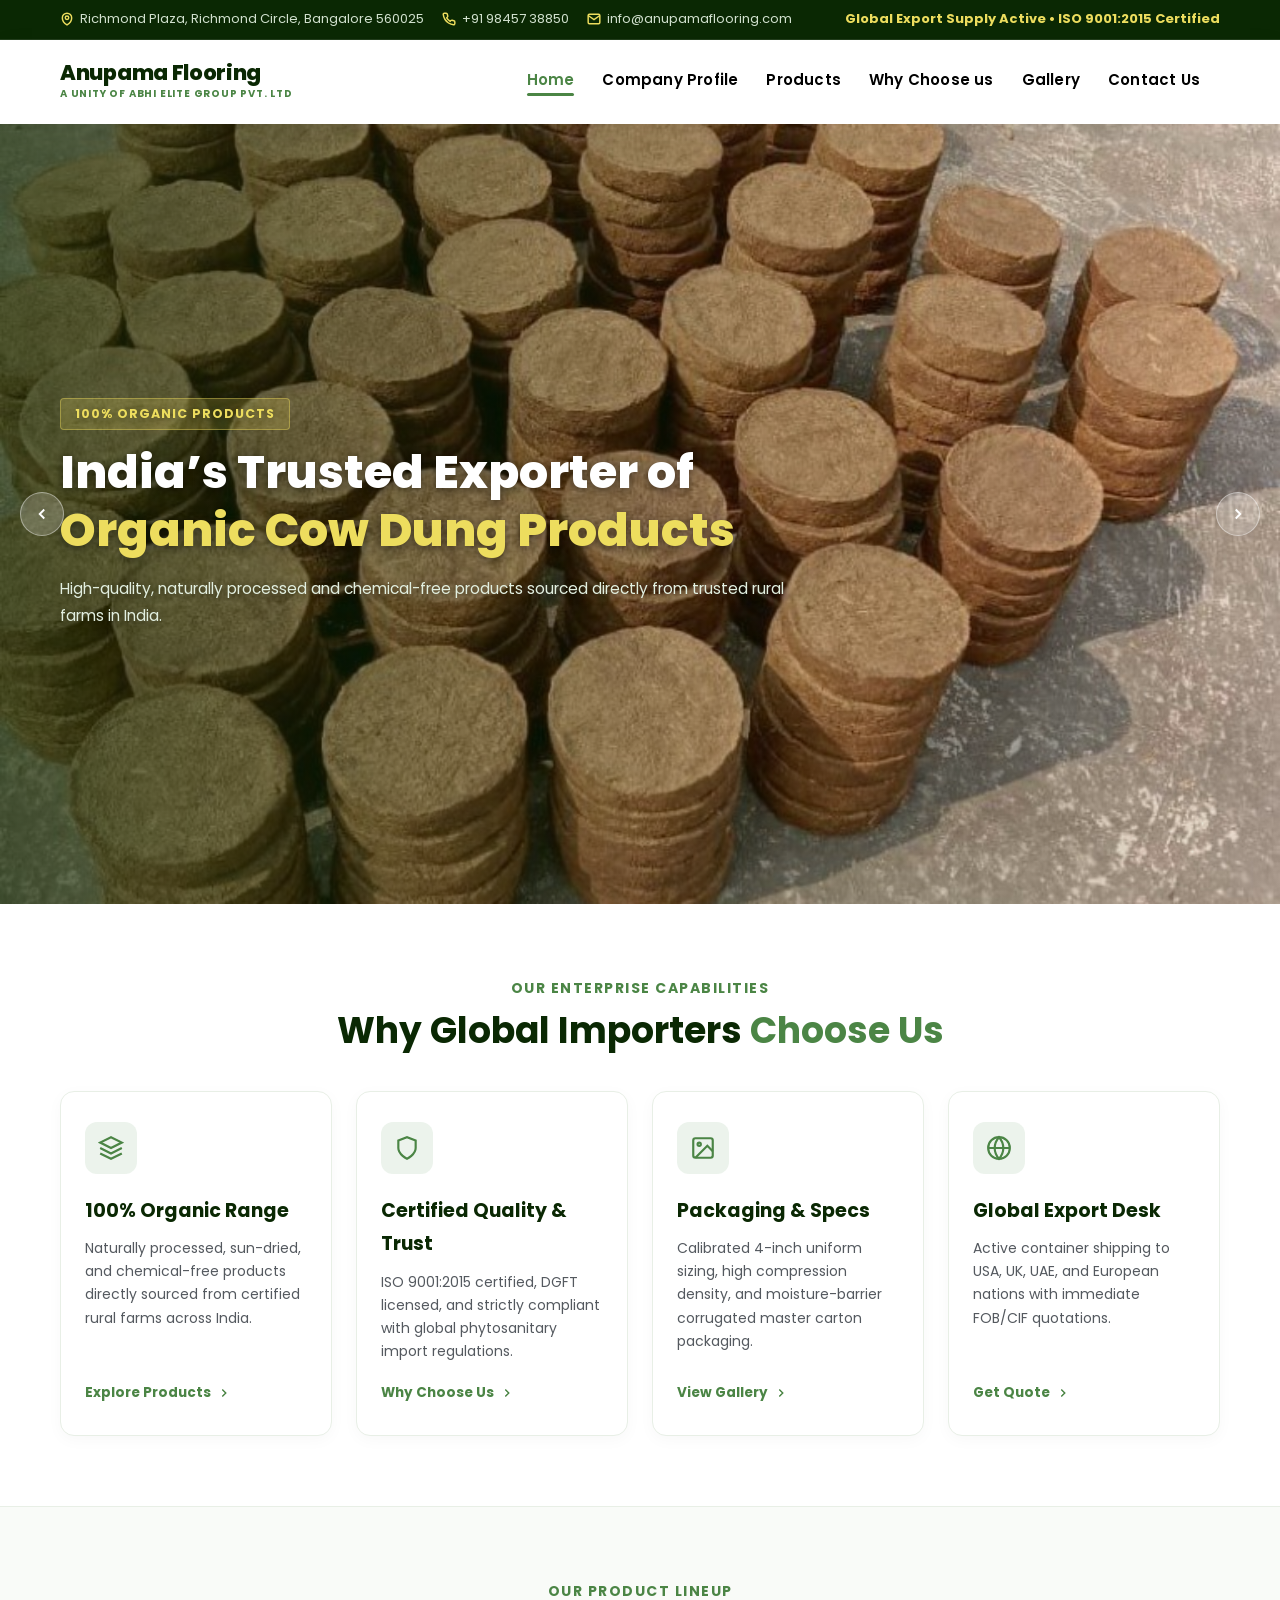
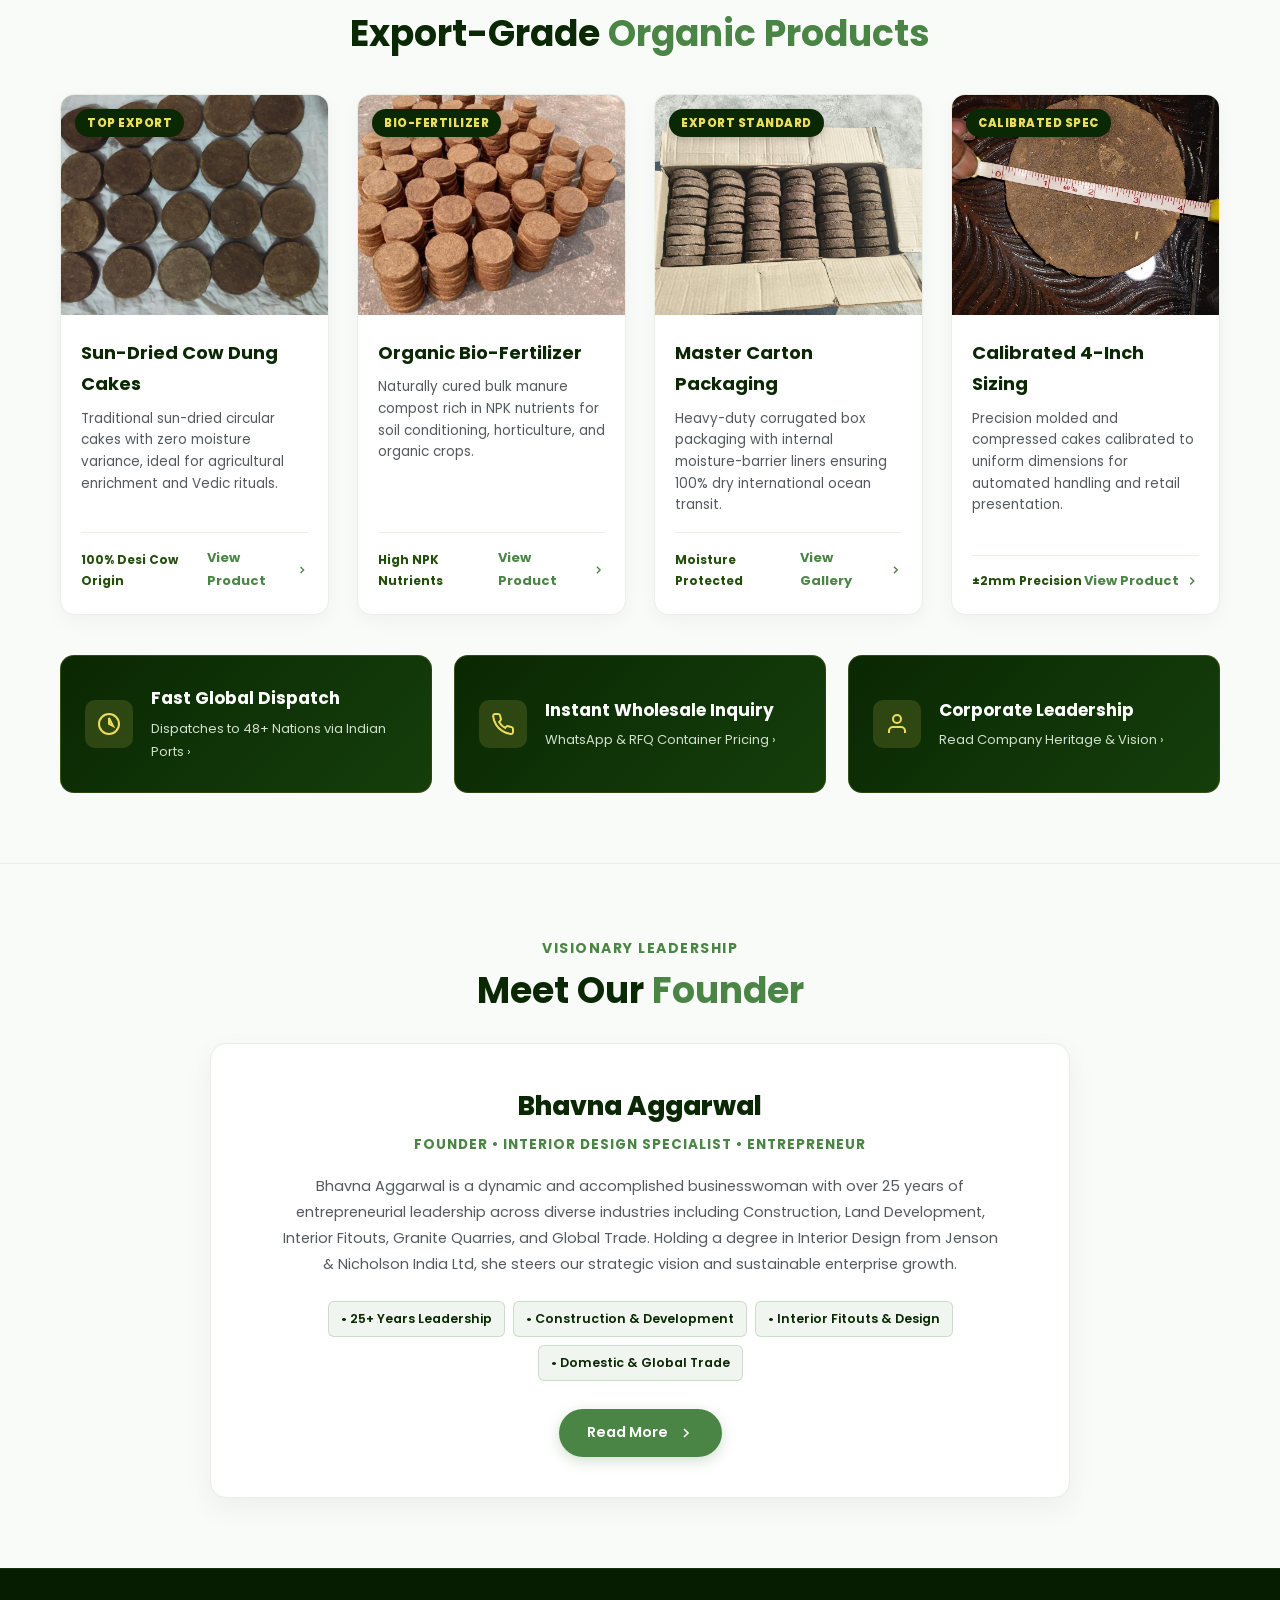
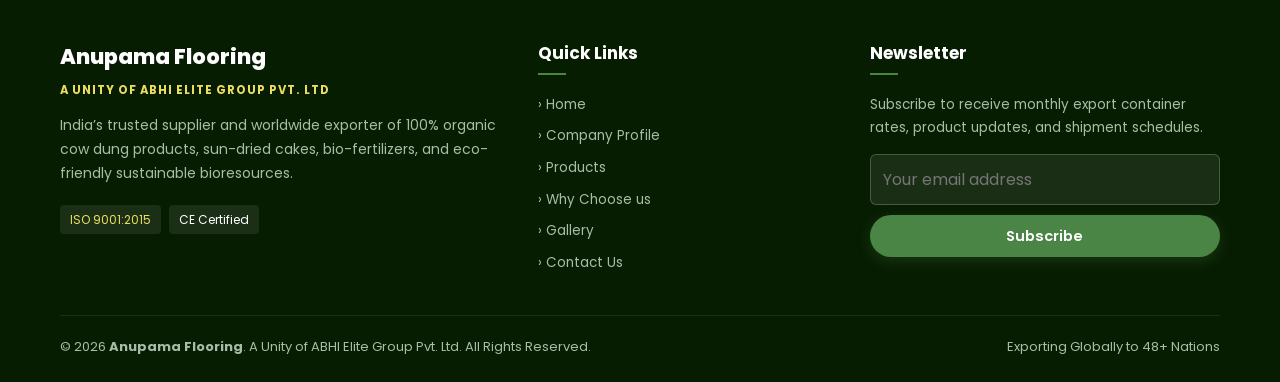
==== commit e6509a35: "Update products, address, slider captions, founder profile, and homepage boxes" ====
--- a/index.html
+++ b/index.html
@@ -30,11 +30,11 @@
       <div class="topbar-left">
         <div class="topbar-item">
           <svg width="14" height="14" viewBox="0 0 24 24" fill="none" stroke="currentColor" stroke-width="2.5"><path d="M12 22s-8-4.5-8-11.8A8 8 0 0 1 12 2a8 8 0 0 1 8 8.2c0 7.3-8 11.8-8 11.8z"></path><circle cx="12" cy="10" r="3"></circle></svg>
-          <span>Warangal &bull; Morbi &bull; Ahmedabad, India</span>
+          <span>Richmond Plaza, Richmond Circle, Bangalore 560025</span>
         </div>
         <div class="topbar-item">
           <svg width="14" height="14" viewBox="0 0 24 24" fill="none" stroke="currentColor" stroke-width="2.5"><path d="M22 16.92v3a2 2 0 0 1-2.18 2 19.79 19.79 0 0 1-8.63-3.07 19.5 19.5 0 0 1-6-6 19.79 19.79 0 0 1-3.07-8.67A2 2 0 0 1 4.11 2h3a2 2 0 0 1 2 1.72 12.84 12.84 0 0 0 .7 2.81 2 2 0 0 1-.45 2.11L8.09 9.91a16 16 0 0 0 6 6l1.27-1.27a2 2 0 0 1 2.11-.45 12.84 12.84 0 0 0 2.81.7A2 2 0 0 1 22 16.92z"></path></svg>
-          <a href="tel:+919876543210">+91 98765 43210</a>
+          <a href="tel:+919845738850">+91 98457 38850</a>
         </div>
         <div class="topbar-item">
           <svg width="14" height="14" viewBox="0 0 24 24" fill="none" stroke="currentColor" stroke-width="2.5"><path d="M4 4h16c1.1 0 2 .9 2 2v12c0 1.1-.9 2-2 2H4c-1.1 0-2-.9-2-2V6c0-1.1.9-2 2-2z"></path><polyline points="22,6 12,13 2,6"></polyline></svg>
@@ -57,17 +57,9 @@
       
       <!-- Brand Logo -->
       <a href="index.html" class="site-logo">
-        <div class="logo-badge-icon">
-          <svg width="24" height="24" viewBox="0 0 24 24" fill="none" stroke="currentColor" stroke-width="2">
-            <rect x="3" y="3" width="7" height="7" rx="1.5"></rect>
-            <rect x="14" y="3" width="7" height="7" rx="1.5"></rect>
-            <rect x="14" y="14" width="7" height="7" rx="1.5"></rect>
-            <rect x="3" y="14" width="7" height="7" rx="1.5"></rect>
-          </svg>
-        </div>
         <div class="logo-text-group">
           <span class="logo-brand-title">Anupama Flooring</span>
-          <span class="logo-brand-subtitle">A Unit of ABHI Elite Group Pvt. Ltd</span>
+          <span class="logo-brand-subtitle">A Unity of ABHI Elite Group Pvt. Ltd</span>
         </div>
       </a>
 
@@ -101,86 +93,103 @@
   <section class="hero-slider-section" id="home">
     <div class="hero-slider-container">
       
-      <!-- Slide 1: Bulk Stacks -->
+      <!-- Slide 1: 100% Organic Products -->
       <div class="hero-slide-item active">
         <div class="hero-slide-bg" style="background-image: url('images/product-bulk-stacks.jpg');"></div>
         <div class="hero-slide-overlay"></div>
         <div class="container">
           <div class="hero-slide-content">
-            <span class="slide-badge-tag">India's Trusted Exporter &bull; Bulk Capacity</span>
+            <span class="slide-badge-tag">100% Organic Products</span>
             <h1 class="slide-heading-title">
-              100% Organic, Natural &amp; <span>Sustainable Products</span> Worldwide
+              India’s Trusted Exporter of <span>Organic Cow Dung Products</span>
             </h1>
             <p class="slide-description-text">
-              Anupama Flooring, a unit of ABHI Elite Group Pvt Ltd, exports premium certified organic compressed products, crafted under strict quality standards for worldwide markets.
+              High-quality, naturally processed and chemical-free products sourced directly from trusted rural farms in India.
             </p>
           </div>
         </div>
       </div>
 
-      <!-- Slide 2: Carton Packaging -->
+      <!-- Slide 2: Quality & Sustainability -->
       <div class="hero-slide-item">
         <div class="hero-slide-bg" style="background-image: url('images/product-box-pack.jpg');"></div>
         <div class="hero-slide-overlay"></div>
         <div class="container">
           <div class="hero-slide-content">
-            <span class="slide-badge-tag">Export Moisture-Barrier Packaging</span>
+            <span class="slide-badge-tag">Quality &amp; Sustainability</span>
             <h2 class="slide-heading-title">
-              Standardized <span>Carton Packaged</span> for Global Oceanic Freight
+              Delivering Quality, <span>Reliability &amp; Global Trust</span>
             </h2>
             <p class="slide-description-text">
-              Carefully packed in high-durability corrugated export boxes with moisture control to ensure flawless condition upon arrival at international ports.
+              Traditional sun-drying and hygienic processing methods preserve the purity and natural properties of every product.
             </p>
           </div>
         </div>
       </div>
 
-      <!-- Slide 3: Diameter Precision Spec -->
+      <!-- Slide 3: Sustainable Agriculture -->
       <div class="hero-slide-item">
         <div class="hero-slide-bg" style="background-image: url('images/product-diameter-spec.jpg');"></div>
         <div class="hero-slide-overlay"></div>
         <div class="container">
           <div class="hero-slide-content">
-            <span class="slide-badge-tag">Precision Calibration &bull; Quality Testing</span>
+            <span class="slide-badge-tag">Sustainable Agriculture</span>
             <h2 class="slide-heading-title">
-              Calibrated <span>4-Inch Diameter</span> Uniform Dimensions
+              Organic Farming with <span>Cow Dung Fertilizer</span>
             </h2>
             <p class="slide-description-text">
-              Precision-milled and molded to exact international dimensions for uniform burn, optimal density, and reliable consistency across every batch.
+              Rich in nutrients and naturally improves soil fertility, making it a preferred alternative to chemical fertilizers.
             </p>
           </div>
         </div>
       </div>
 
-      <!-- Slide 4: Batch Grid Array -->
+      <!-- Slide 4: Renewable Resource -->
       <div class="hero-slide-item">
         <div class="hero-slide-bg" style="background-image: url('images/product-grid-array.jpg');"></div>
         <div class="hero-slide-overlay"></div>
         <div class="container">
           <div class="hero-slide-content">
-            <span class="slide-badge-tag">100% Quality Assured &bull; Zero Contaminants</span>
+            <span class="slide-badge-tag">Renewable Resource</span>
             <h2 class="slide-heading-title">
-              Delivering <span>Reliability &amp; Trust</span> to 48+ Export Countries
+              Eco-Friendly Fuel for a <span>Sustainable Future</span>
             </h2>
             <p class="slide-description-text">
-              Every unit is thoroughly inspected for zero foreign matter, consistent thickness, and chemical-free purity.
+              Cow dung cakes provide a renewable fuel source that reduces reliance on fossil fuels and supports sustainable living.
             </p>
           </div>
         </div>
       </div>
 
-      <!-- Slide 5: Thickness Spec -->
+      <!-- Slide 5: Global Export -->
       <div class="hero-slide-item">
         <div class="hero-slide-bg" style="background-image: url('images/product-thickness-spec.jpg');"></div>
         <div class="hero-slide-overlay"></div>
         <div class="container">
           <div class="hero-slide-content">
-            <span class="slide-badge-tag">High-Density Compression</span>
+            <span class="slide-badge-tag">Global Export</span>
             <h2 class="slide-heading-title">
-              Calibrated <span>Depth &amp; Structural Density</span>
+              Supplying Organic Products <span>Across the Globe</span>
             </h2>
             <p class="slide-description-text">
-              Engineered with calibrated thickness and high compressive strength to withstand transit while maximizing energy efficiency.
+              India exports cow dung products to the USA, UK, UAE, European nations and other international markets.
+            </p>
+          </div>
+        </div>
+      </div>
+
+      <!-- Slide 6: Export-Grade Standards -->
+      <div class="hero-slide-item">
+        <div class="hero-slide-bg" style="background-image: url('images/product-box-pack.jpg');"></div>
+        <div class="hero-slide-overlay"></div>
+        <div class="container">
+          <div class="hero-slide-content">
+            <span class="slide-badge-tag">Export-Grade Standards</span>
+            <h2 class="slide-heading-title">
+              Purity and Consistency in <span>Every Batch</span>
+            </h2>
+            <p class="slide-description-text">
+              Carefully inspected to maintain purity, consistency, and strict export-grade standards while meeting global compliance requirements.
             </p>
           </div>
         </div>
@@ -198,51 +207,239 @@
   </section>
 
   <!-- ==========================================================================
-       4. ABOUT THE FOUNDER (Bhavna Aggarwal)
+       4. QUICK PORTALS / CORE PILLARS GRID BOXES
+       ========================================================================== -->
+  <section style="padding: 70px 0; background-color: var(--pxl-white);">
+    <div class="container">
+      
+      <div class="pxl-heading text-center" style="margin-bottom: 36px;">
+        <span class="pxl-heading-subtitle">Our Enterprise Capabilities</span>
+        <h2 class="pxl-heading-title">Why Global Importers <span>Choose Us</span></h2>
+      </div>
+
+      <div class="home-features-grid">
+        
+        <!-- Box 1 -->
+        <a href="products.html" class="home-feature-card">
+          <div class="home-feature-icon">
+            <svg width="26" height="26" viewBox="0 0 24 24" fill="none" stroke="currentColor" stroke-width="2"><path d="M12 2L2 7l10 5 10-5-10-5zM2 17l10 5 10-5M2 12l10 5 10-5"/></svg>
+          </div>
+          <h3 class="home-feature-title">100% Organic Range</h3>
+          <p class="home-feature-desc">Naturally processed, sun-dried, and chemical-free products directly sourced from certified rural farms across India.</p>
+          <span class="home-feature-link">
+            <span>Explore Products</span>
+            <svg width="14" height="14" viewBox="0 0 24 24" fill="none" stroke="currentColor" stroke-width="2.5"><polyline points="9 18 15 12 9 6"></polyline></svg>
+          </span>
+        </a>
+
+        <!-- Box 2 -->
+        <a href="why-choose-us.html" class="home-feature-card">
+          <div class="home-feature-icon">
+            <svg width="26" height="26" viewBox="0 0 24 24" fill="none" stroke="currentColor" stroke-width="2"><path d="M12 22s8-4 8-10V5l-8-3-8 3v7c0 6 8 10 8 10z"/></svg>
+          </div>
+          <h3 class="home-feature-title">Certified Quality &amp; Trust</h3>
+          <p class="home-feature-desc">ISO 9001:2015 certified, DGFT licensed, and strictly compliant with global phytosanitary import regulations.</p>
+          <span class="home-feature-link">
+            <span>Why Choose Us</span>
+            <svg width="14" height="14" viewBox="0 0 24 24" fill="none" stroke="currentColor" stroke-width="2.5"><polyline points="9 18 15 12 9 6"></polyline></svg>
+          </span>
+        </a>
+
+        <!-- Box 3 -->
+        <a href="gallery.html" class="home-feature-card">
+          <div class="home-feature-icon">
+            <svg width="26" height="26" viewBox="0 0 24 24" fill="none" stroke="currentColor" stroke-width="2"><rect x="3" y="3" width="18" height="18" rx="2"/><circle cx="8.5" cy="8.5" r="1.5"/><polyline points="21 15 16 10 5 21"/></svg>
+          </div>
+          <h3 class="home-feature-title">Packaging &amp; Specs</h3>
+          <p class="home-feature-desc">Calibrated 4-inch uniform sizing, high compression density, and moisture-barrier corrugated master carton packaging.</p>
+          <span class="home-feature-link">
+            <span>View Gallery</span>
+            <svg width="14" height="14" viewBox="0 0 24 24" fill="none" stroke="currentColor" stroke-width="2.5"><polyline points="9 18 15 12 9 6"></polyline></svg>
+          </span>
+        </a>
+
+        <!-- Box 4 -->
+        <a href="contact-us.html" class="home-feature-card">
+          <div class="home-feature-icon">
+            <svg width="26" height="26" viewBox="0 0 24 24" fill="none" stroke="currentColor" stroke-width="2"><circle cx="12" cy="12" r="10"/><line x1="2" y1="12" x2="22" y2="12"/><path d="M12 2a15.3 15.3 0 0 1 4 10 15.3 15.3 0 0 1-4 10 15.3 15.3 0 0 1-4-10 15.3 15.3 0 0 1 4-10z"/></svg>
+          </div>
+          <h3 class="home-feature-title">Global Export Desk</h3>
+          <p class="home-feature-desc">Active container shipping to USA, UK, UAE, and European nations with immediate FOB/CIF quotations.</p>
+          <span class="home-feature-link">
+            <span>Get Quote</span>
+            <svg width="14" height="14" viewBox="0 0 24 24" fill="none" stroke="currentColor" stroke-width="2.5"><polyline points="9 18 15 12 9 6"></polyline></svg>
+          </span>
+        </a>
+
+      </div>
+
+    </div>
+  </section>
+
+  <!-- ==========================================================================
+       5. FEATURED PRODUCT PICTURE CARDS (With Redirections & Images)
+       ========================================================================== -->
+  <section style="padding: 70px 0; background-color: var(--pxl-bg-light); border-top: 1px solid var(--pxl-border); border-bottom: 1px solid var(--pxl-border);">
+    <div class="container">
+      
+      <div class="pxl-heading text-center" style="margin-bottom: 36px;">
+        <span class="pxl-heading-subtitle">Our Product Lineup</span>
+        <h2 class="pxl-heading-title">Export-Grade <span>Organic Products</span></h2>
+      </div>
+
+      <div class="home-products-grid">
+        
+        <!-- Product Card 1 -->
+        <a href="products.html" class="home-product-card">
+          <div class="home-product-img-wrap">
+            <img src="images/product-grid-array.jpg" alt="Sun-Dried Organic Cow Dung Cakes" loading="lazy" />
+            <span class="home-product-badge">Top Export</span>
+          </div>
+          <div class="home-product-body">
+            <h4 class="home-product-title">Sun-Dried Cow Dung Cakes</h4>
+            <p class="home-product-desc">Traditional sun-dried circular cakes with zero moisture variance, ideal for agricultural enrichment and Vedic rituals.</p>
+            <div class="home-product-footer">
+              <span style="font-size: 12px; font-weight: 700; color: var(--pxl-forest);">100% Desi Cow Origin</span>
+              <span class="home-product-btn">
+                <span>View Product</span>
+                <svg width="14" height="14" viewBox="0 0 24 24" fill="none" stroke="currentColor" stroke-width="2.5"><polyline points="9 18 15 12 9 6"></polyline></svg>
+              </span>
+            </div>
+          </div>
+        </a>
+
+        <!-- Product Card 2 -->
+        <a href="products.html" class="home-product-card">
+          <div class="home-product-img-wrap">
+            <img src="images/product-bulk-stacks.jpg" alt="Organic Cow Dung Fertilizer / Bio-Compost" loading="lazy" />
+            <span class="home-product-badge">Bio-Fertilizer</span>
+          </div>
+          <div class="home-product-body">
+            <h4 class="home-product-title">Organic Bio-Fertilizer</h4>
+            <p class="home-product-desc">Naturally cured bulk manure compost rich in NPK nutrients for soil conditioning, horticulture, and organic crops.</p>
+            <div class="home-product-footer">
+              <span style="font-size: 12px; font-weight: 700; color: var(--pxl-forest);">High NPK Nutrients</span>
+              <span class="home-product-btn">
+                <span>View Product</span>
+                <svg width="14" height="14" viewBox="0 0 24 24" fill="none" stroke="currentColor" stroke-width="2.5"><polyline points="9 18 15 12 9 6"></polyline></svg>
+              </span>
+            </div>
+          </div>
+        </a>
+
+        <!-- Product Card 3 -->
+        <a href="gallery.html" class="home-product-card">
+          <div class="home-product-img-wrap">
+            <img src="images/product-box-pack.jpg" alt="Export Master Packaging" loading="lazy" />
+            <span class="home-product-badge">Export Standard</span>
+          </div>
+          <div class="home-product-body">
+            <h4 class="home-product-title">Master Carton Packaging</h4>
+            <p class="home-product-desc">Heavy-duty corrugated box packaging with internal moisture-barrier liners ensuring 100% dry international ocean transit.</p>
+            <div class="home-product-footer">
+              <span style="font-size: 12px; font-weight: 700; color: var(--pxl-forest);">Moisture Protected</span>
+              <span class="home-product-btn">
+                <span>View Gallery</span>
+                <svg width="14" height="14" viewBox="0 0 24 24" fill="none" stroke="currentColor" stroke-width="2.5"><polyline points="9 18 15 12 9 6"></polyline></svg>
+              </span>
+            </div>
+          </div>
+        </a>
+
+        <!-- Product Card 4 -->
+        <a href="products.html" class="home-product-card">
+          <div class="home-product-img-wrap">
+            <img src="images/product-diameter-spec.jpg" alt="Calibrated 4-Inch Sized Bio-Cakes" loading="lazy" />
+            <span class="home-product-badge">Calibrated Spec</span>
+          </div>
+          <div class="home-product-body">
+            <h4 class="home-product-title">Calibrated 4-Inch Sizing</h4>
+            <p class="home-product-desc">Precision molded and compressed cakes calibrated to uniform dimensions for automated handling and retail presentation.</p>
+            <div class="home-product-footer">
+              <span style="font-size: 12px; font-weight: 700; color: var(--pxl-forest);">&plusmn;2mm Precision</span>
+              <span class="home-product-btn">
+                <span>View Product</span>
+                <svg width="14" height="14" viewBox="0 0 24 24" fill="none" stroke="currentColor" stroke-width="2.5"><polyline points="9 18 15 12 9 6"></polyline></svg>
+              </span>
+            </div>
+          </div>
+        </a>
+
+      </div>
+
+      <!-- Quick Action Portals Banner -->
+      <div class="home-quick-banner-grid">
+        
+        <a href="why-choose-us.html" class="home-quick-banner-card">
+          <div class="home-quick-banner-icon">
+            <svg width="24" height="24" viewBox="0 0 24 24" fill="none" stroke="currentColor" stroke-width="2"><circle cx="12" cy="12" r="10"/><polygon points="12 6 12 12 16 14"/></svg>
+          </div>
+          <div>
+            <h4 class="home-quick-banner-title">Fast Global Dispatch</h4>
+            <p class="home-quick-banner-subtitle">Dispatches to 48+ Nations via Indian Ports &rsaquo;</p>
+          </div>
+        </a>
+
+        <a href="contact-us.html" class="home-quick-banner-card">
+          <div class="home-quick-banner-icon">
+            <svg width="24" height="24" viewBox="0 0 24 24" fill="none" stroke="currentColor" stroke-width="2"><path d="M22 16.92v3a2 2 0 0 1-2.18 2 19.79 19.79 0 0 1-8.63-3.07 19.5 19.5 0 0 1-6-6 19.79 19.79 0 0 1-3.07-8.67A2 2 0 0 1 4.11 2h3a2 2 0 0 1 2 1.72 12.84 12.84 0 0 0 .7 2.81 2 2 0 0 1-.45 2.11L8.09 9.91a16 16 0 0 0 6 6l1.27-1.27a2 2 0 0 1 2.11-.45 12.84 12.84 0 0 0 2.81.7A2 2 0 0 1 22 16.92z"/></svg>
+          </div>
+          <div>
+            <h4 class="home-quick-banner-title">Instant Wholesale Inquiry</h4>
+            <p class="home-quick-banner-subtitle">WhatsApp &amp; RFQ Container Pricing &rsaquo;</p>
+          </div>
+        </a>
+
+        <a href="company-profile.html" class="home-quick-banner-card">
+          <div class="home-quick-banner-icon">
+            <svg width="24" height="24" viewBox="0 0 24 24" fill="none" stroke="currentColor" stroke-width="2"><path d="M20 21v-2a4 4 0 0 0-4-4H8a4 4 0 0 0-4 4v2"/><circle cx="12" cy="7" r="4"/></svg>
+          </div>
+          <div>
+            <h4 class="home-quick-banner-title">Corporate Leadership</h4>
+            <p class="home-quick-banner-subtitle">Read Company Heritage &amp; Vision &rsaquo;</p>
+          </div>
+        </a>
+
+      </div>
+
+    </div>
+  </section>
+
+  <!-- ==========================================================================
+       6. ABOUT THE FOUNDER (Bhavna Aggarwal)
        ========================================================================== -->
   <section class="section-founder" id="founder">
     <div class="container">
       
-      <div class="pxl-heading text-center" style="margin-bottom: 32px;">
+      <div class="pxl-heading text-center" style="margin-bottom: 28px;">
         <span class="pxl-heading-subtitle">Visionary Leadership</span>
         <h2 class="pxl-heading-title">Meet Our <span>Founder</span></h2>
       </div>
 
-      <div class="founder-card-layout">
+      <div class="founder-home-card">
+        <h3 class="founder-name-title">Bhavna Aggarwal</h3>
+        <span class="founder-role-tag">Founder &bull; Interior Design Specialist &bull; Entrepreneur</span>
         
-        <!-- Left: Founder Photo with Experience Badge -->
-        <div class="founder-photo-col">
-          <div class="founder-img-frame">
-            <img src="images/bhavna-aggarwal.png" alt="Bhavna Aggarwal - Founder & Managing Director, Anupama Flooring" loading="lazy" />
-          </div>
-          <div class="founder-badge-exp">25+ Years Entrepreneurial Leadership</div>
-        </div>
-
-        <!-- Right: Biography & Details -->
+        <div class="founder-bio-text" style="max-width: 720px; margin: 0 auto 24px auto;">
+          <p>
+            Bhavna Aggarwal is a dynamic and accomplished businesswoman with over 25 years of entrepreneurial leadership across diverse industries including Construction, Land Development, Interior Fitouts, Granite Quarries, and Global Trade. Holding a degree in Interior Design from Jenson &amp; Nicholson India Ltd, she steers our strategic vision and sustainable enterprise growth.
+          </p>
+        </div>
+
+        <!-- Expertise Badges -->
+        <div class="founder-portfolio-pills" style="justify-content: center; margin-bottom: 28px;">
+          <span class="founder-pill-tag">&bull; 25+ Years Leadership</span>
+          <span class="founder-pill-tag">&bull; Construction &amp; Development</span>
+          <span class="founder-pill-tag">&bull; Interior Fitouts &amp; Design</span>
+          <span class="founder-pill-tag">&bull; Domestic &amp; Global Trade</span>
+        </div>
+
         <div>
-          <h3 class="founder-name-title">Bhavna Aggarwal</h3>
-          <span class="founder-role-tag">Founder &bull; Interior Design Specialist &bull; Entrepreneur</span>
-          
-          <div class="founder-bio-text">
-            <p>
-              Bhavna Aggarwal comes from a business family, with diverse portfolios. They were into Construction (Residential and Commercial), Granite quarry, showroom, interiors (residential and commercial), both domestic as well as international. She is a B.Com graduate and also holds a diploma degree in Interior Design from Jenson &amp; Nicholson India Ltd. She is a dynamic and accomplished businesswoman with a formidable entrepreneurial spirit. Over the past 25 years, she has successfully founded and led a diverse portfolio of several companies, showcasing her versatility and strategic acumen in various industries. Some of them are Construction, Land development, Interior Fitout, Vanlines to name a few.
-            </p>
-          </div>
-
-          <!-- Expertise Badges -->
-          <div class="founder-portfolio-pills">
-            <span class="founder-pill-tag">&bull; Residential &amp; Commercial Construction</span>
-            <span class="founder-pill-tag">&bull; Granite Quarry &amp; Showrooms</span>
-            <span class="founder-pill-tag">&bull; Interior Fitouts &amp; Design</span>
-            <span class="founder-pill-tag">&bull; Land Development</span>
-            <span class="founder-pill-tag">&bull; Domestic &amp; Global Trade</span>
-          </div>
-
-          <div style="margin-top: 24px;">
-            <a href="company-profile.html" class="pxl-button pxl-btn-primary">Read Full Company Profile</a>
-          </div>
-        </div>
-
+          <a href="founder-profile.html" class="pxl-button pxl-btn-primary">
+            <span>Read More</span>
+            <svg width="16" height="16" viewBox="0 0 24 24" fill="none" stroke="currentColor" stroke-width="2.5"><polyline points="9 18 15 12 9 6"></polyline></svg>
+          </a>
+        </div>
       </div>
 
     </div>
@@ -258,9 +455,9 @@
         <!-- Col 1: About -->
         <div>
           <div class="footer-brand-title">Anupama Flooring</div>
-          <div class="footer-brand-tag">A Unit of ABHI Elite Group Pvt. Ltd</div>
+          <div class="footer-brand-tag">A Unity of ABHI Elite Group Pvt. Ltd</div>
           <p style="font-size: 14px; line-height: 1.7; margin-bottom: 20px;">
-            India’s trusted supplier and worldwide exporter of premium natural engineered hardwood, waterproof SPC vinyl, glazed vitrified tiles, and outdoor teak decking.
+            India’s trusted supplier and worldwide exporter of 100% organic cow dung products, sun-dried cakes, bio-fertilizers, and eco-friendly sustainable bioresources.
           </p>
           <div style="display: flex; gap: 8px;">
             <span style="background: rgba(255,255,255,0.08); padding: 4px 10px; border-radius: 4px; font-size: 12px; color: var(--pxl-yellow-badge);">ISO 9001:2015</span>
@@ -281,23 +478,10 @@
           </div>
         </div>
 
-        <!-- Col 3: Products -->
-        <div>
-          <h5 class="footer-title-heading">Our Products</h5>
-          <div class="footer-nav-list">
-            <a href="products.html">&rsaquo; Royal Burmese Teak</a>
-            <a href="products.html">&rsaquo; Nordic Smoked Oak</a>
-            <a href="products.html">&rsaquo; Mineral Stone SPC</a>
-            <a href="products.html">&rsaquo; Calacatta Earth Clay</a>
-            <a href="products.html">&rsaquo; Midnight Emerald Terrazzo</a>
-            <a href="products.html">&rsaquo; Thermotreated Decking</a>
-          </div>
-        </div>
-
-        <!-- Col 4: Newsletter & Contact -->
+        <!-- Col 3: Newsletter & Contact -->
         <div>
           <h5 class="footer-title-heading">Newsletter</h5>
-          <p style="font-size: 13.5px; margin-bottom: 14px;">Subscribe to receive monthly FOB container rates and new tile releases.</p>
+          <p style="font-size: 13.5px; margin-bottom: 14px;">Subscribe to receive monthly export container rates, product updates, and shipment schedules.</p>
           <form onsubmit="event.preventDefault(); showToast('Subscribed to Export Updates!'); this.reset();" style="display: flex; flex-direction: column; gap: 10px;">
             <input type="email" placeholder="Your email address" required style="padding: 12px; border-radius: 6px; border: 1px solid rgba(255,255,255,0.2); background: rgba(255,255,255,0.08); color: #fff;" />
             <button type="submit" class="pxl-button pxl-btn-primary btn-sm" style="height: 42px;">Subscribe</button>
@@ -309,7 +493,7 @@
       <!-- Bottom Bar -->
       <div class="footer-bottom-bar">
         <div>
-          &copy; 2026 <strong>Anupama Flooring</strong>. A Unit of ABHI Elite Group Pvt. Ltd. All Rights Reserved.
+          &copy; 2026 <strong>Anupama Flooring</strong>. A Unity of ABHI Elite Group Pvt. Ltd. All Rights Reserved.
         </div>
         <div>
           <span>Exporting Globally to 48+ Nations</span>
--- a/css/style.css
+++ b/css/style.css
@@ -471,13 +471,14 @@
 .hero-slide-overlay {
   position: absolute;
   inset: 0;
-  background: linear-gradient(86deg, rgba(10, 40, 3, 0.90) 25%, rgba(10, 40, 3, 0.55) 95%);
+  background: linear-gradient(90deg, rgba(10, 40, 3, 0.68) 0%, rgba(10, 40, 3, 0.28) 55%, rgba(10, 40, 3, 0.08) 100%);
 }
 
 .hero-slide-content {
   position: relative;
   z-index: 10;
-  max-width: 720px;
+  max-width: 740px;
+  text-shadow: 0 2px 10px rgba(0, 0, 0, 0.45);
 }
 
 .slide-badge-tag {
@@ -558,6 +559,18 @@
   box-shadow: 0 10px 30px rgba(0, 0, 0, 0.05);
   border: 1px solid var(--pxl-border);
   align-items: center;
+}
+
+/* Home Minimal Founder Summary Card */
+.founder-home-card {
+  max-width: 860px;
+  margin: 0 auto;
+  background: var(--pxl-white);
+  border-radius: 16px;
+  padding: 40px 36px;
+  box-shadow: 0 10px 30px rgba(0, 0, 0, 0.05);
+  border: 1px solid var(--pxl-border);
+  text-align: center;
 }
 
 .founder-photo-col {
@@ -1153,8 +1166,8 @@
 
 .footer-grid-layout {
   display: grid;
-  grid-template-columns: 1.4fr 1fr 1fr 1.2fr;
-  gap: 36px;
+  grid-template-columns: 1.5fr 1fr 1.2fr;
+  gap: 40px;
   margin-bottom: 40px;
 }
 
@@ -1576,3 +1589,438 @@
     font-size: 22px;
   }
 }
+
+/* ==========================================================================
+   WHY CHOOSE US - ENHANCED STYLING & EXPORT SHOWCASE
+   ========================================================================== */
+.why-category-card {
+  background: var(--pxl-white);
+  border: 1px solid var(--pxl-border);
+  border-radius: 12px;
+  padding: 28px 24px;
+  transition: var(--transition);
+  box-shadow: 0 4px 14px rgba(0, 0, 0, 0.03);
+  position: relative;
+  overflow: hidden;
+}
+
+.why-category-card::before {
+  content: '';
+  position: absolute;
+  top: 0;
+  left: 0;
+  width: 4px;
+  height: 100%;
+  background: var(--pxl-primary);
+  transition: width 0.3s ease;
+}
+
+.why-category-card:hover {
+  transform: translateY(-4px);
+  box-shadow: 0 10px 25px rgba(0, 0, 0, 0.08);
+  border-color: var(--pxl-primary);
+}
+
+.why-category-card:hover::before {
+  width: 8px;
+}
+
+.category-number-badge {
+  display: inline-flex;
+  align-items: center;
+  justify-content: center;
+  width: 38px;
+  height: 38px;
+  background: rgba(75, 133, 69, 0.12);
+  color: var(--pxl-primary);
+  font-family: var(--font-heading);
+  font-weight: 800;
+  border-radius: 8px;
+  margin-bottom: 16px;
+  font-size: 16px;
+}
+
+.solution-card-grid {
+  display: grid;
+  grid-template-columns: repeat(auto-fit, minmax(320px, 1fr));
+  gap: 22px;
+}
+
+.solution-card-item {
+  background: var(--pxl-white);
+  border-radius: 12px;
+  border: 1px solid var(--pxl-border);
+  padding: 26px 22px;
+  display: flex;
+  gap: 18px;
+  align-items: flex-start;
+  transition: var(--transition);
+  box-shadow: 0 3px 10px rgba(0,0,0,0.02);
+}
+
+.solution-card-item:hover {
+  border-color: var(--pxl-primary);
+  box-shadow: 0 8px 20px rgba(75, 133, 69, 0.1);
+  transform: translateY(-3px);
+}
+
+.solution-icon-wrap {
+  width: 48px;
+  height: 48px;
+  background: var(--pxl-bg-light);
+  border-radius: 10px;
+  display: flex;
+  align-items: center;
+  justify-content: center;
+  color: var(--pxl-primary);
+  flex-shrink: 0;
+  border: 1px solid var(--pxl-border);
+}
+
+.compliance-steps-container {
+  display: grid;
+  grid-template-columns: repeat(auto-fit, minmax(210px, 1fr));
+  gap: 16px;
+  margin-top: 30px;
+  position: relative;
+}
+
+.compliance-step-box {
+  background: var(--pxl-white);
+  border: 1px solid var(--pxl-border);
+  border-radius: 12px;
+  padding: 22px 18px;
+  position: relative;
+  transition: var(--transition);
+  box-shadow: 0 2px 8px rgba(0,0,0,0.03);
+}
+
+.compliance-step-box:hover {
+  border-color: var(--pxl-primary);
+  transform: translateY(-3px);
+  box-shadow: 0 8px 18px rgba(0,0,0,0.06);
+}
+
+.compliance-step-badge {
+  display: inline-block;
+  background: var(--pxl-dark-green);
+  color: var(--pxl-yellow-badge);
+  font-size: 11.5px;
+  font-weight: 800;
+  padding: 3px 10px;
+  border-radius: 20px;
+  text-transform: uppercase;
+  letter-spacing: 0.5px;
+  margin-bottom: 12px;
+}
+
+.country-hub-grid {
+  display: grid;
+  grid-template-columns: repeat(auto-fit, minmax(260px, 1fr));
+  gap: 18px;
+  margin-top: 24px;
+}
+
+.country-hub-card {
+  background: var(--pxl-white);
+  border: 1px solid var(--pxl-border);
+  border-radius: 12px;
+  padding: 24px 20px;
+  transition: var(--transition);
+}
+
+.country-hub-card:hover {
+  border-color: var(--pxl-primary);
+  box-shadow: 0 6px 18px rgba(0,0,0,0.06);
+}
+
+.country-hub-flag {
+  font-size: 32px;
+  margin-bottom: 10px;
+  line-height: 1;
+}
+
+.stats-counter-strip {
+  display: grid;
+  grid-template-columns: repeat(auto-fit, minmax(200px, 1fr));
+  gap: 16px;
+  margin-top: 28px;
+}
+
+.stat-counter-box {
+  background: linear-gradient(135deg, rgba(75, 133, 69, 0.08) 0%, rgba(237, 221, 94, 0.12) 100%);
+  border: 1px solid rgba(75, 133, 69, 0.2);
+  border-radius: 10px;
+  padding: 20px;
+  text-align: center;
+}
+
+.stat-counter-number {
+  font-family: var(--font-heading);
+  font-size: 32px;
+  font-weight: 800;
+  color: var(--pxl-dark-green);
+  line-height: 1.1;
+  margin-bottom: 6px;
+}
+
+.stat-counter-label {
+  font-size: 13px;
+  font-weight: 600;
+  color: var(--pxl-forest);
+  text-transform: uppercase;
+  letter-spacing: 0.5px;
+}
+
+/* ==========================================================================
+   HOMEPAGE INTERACTIVE BOXES & FEATURE CARDS
+   ========================================================================== */
+.home-features-grid {
+  display: grid;
+  grid-template-columns: repeat(auto-fit, minmax(250px, 1fr));
+  gap: 24px;
+}
+
+.home-feature-card {
+  background: var(--pxl-white);
+  border: 1px solid var(--pxl-border);
+  border-radius: 14px;
+  padding: 30px 24px;
+  transition: all 0.3s ease;
+  display: flex;
+  flex-direction: column;
+  text-decoration: none;
+  color: inherit;
+  box-shadow: 0 4px 16px rgba(0, 0, 0, 0.03);
+  position: relative;
+  overflow: hidden;
+}
+
+.home-feature-card::before {
+  content: '';
+  position: absolute;
+  top: 0;
+  left: 0;
+  width: 100%;
+  height: 4px;
+  background: linear-gradient(90deg, var(--pxl-primary), var(--pxl-yellow-badge));
+  opacity: 0;
+  transition: opacity 0.3s ease;
+}
+
+.home-feature-card:hover {
+  transform: translateY(-6px);
+  border-color: var(--pxl-primary);
+  box-shadow: 0 12px 28px rgba(75, 133, 69, 0.14);
+}
+
+.home-feature-card:hover::before {
+  opacity: 1;
+}
+
+.home-feature-icon {
+  width: 52px;
+  height: 52px;
+  border-radius: 12px;
+  background: rgba(75, 133, 69, 0.1);
+  color: var(--pxl-primary);
+  display: flex;
+  align-items: center;
+  justify-content: center;
+  margin-bottom: 20px;
+  transition: all 0.3s ease;
+}
+
+.home-feature-card:hover .home-feature-icon {
+  background: var(--pxl-primary);
+  color: var(--pxl-white);
+  transform: scale(1.08);
+}
+
+.home-feature-title {
+  font-family: var(--font-heading);
+  font-size: 19px;
+  font-weight: 700;
+  color: var(--pxl-dark-green);
+  margin-bottom: 10px;
+}
+
+.home-feature-desc {
+  font-size: 14px;
+  color: var(--pxl-text-body);
+  line-height: 1.65;
+  margin-bottom: 18px;
+  flex-grow: 1;
+}
+
+.home-feature-link {
+  font-size: 13.5px;
+  font-weight: 700;
+  color: var(--pxl-primary);
+  display: inline-flex;
+  align-items: center;
+  gap: 6px;
+  transition: gap 0.25s ease;
+}
+
+.home-feature-card:hover .home-feature-link {
+  color: var(--pxl-dark-green);
+  gap: 10px;
+}
+
+/* Homepage Product Picture Cards Grid */
+.home-products-grid {
+  display: grid;
+  grid-template-columns: repeat(auto-fit, minmax(260px, 1fr));
+  gap: 28px;
+}
+
+.home-product-card {
+  background: var(--pxl-white);
+  border: 1px solid var(--pxl-border);
+  border-radius: 14px;
+  overflow: hidden;
+  box-shadow: 0 6px 20px rgba(0, 0, 0, 0.04);
+  transition: all 0.35s ease;
+  display: flex;
+  flex-direction: column;
+  text-decoration: none;
+  color: inherit;
+}
+
+.home-product-card:hover {
+  transform: translateY(-6px);
+  box-shadow: 0 16px 36px rgba(0, 0, 0, 0.1);
+  border-color: var(--pxl-primary);
+}
+
+.home-product-img-wrap {
+  position: relative;
+  width: 100%;
+  height: 220px;
+  overflow: hidden;
+  background-color: var(--pxl-bg-light);
+}
+
+.home-product-img-wrap img {
+  width: 100%;
+  height: 100%;
+  object-fit: cover;
+  transition: transform 0.6s ease;
+}
+
+.home-product-card:hover .home-product-img-wrap img {
+  transform: scale(1.08);
+}
+
+.home-product-badge {
+  position: absolute;
+  top: 14px;
+  left: 14px;
+  background: var(--pxl-dark-green);
+  color: var(--pxl-yellow-badge);
+  font-size: 11.5px;
+  font-weight: 800;
+  padding: 4px 12px;
+  border-radius: 9999px;
+  letter-spacing: 0.5px;
+  text-transform: uppercase;
+  box-shadow: 0 2px 8px rgba(0,0,0,0.2);
+}
+
+.home-product-body {
+  padding: 22px 20px;
+  display: flex;
+  flex-direction: column;
+  flex-grow: 1;
+}
+
+.home-product-title {
+  font-family: var(--font-heading);
+  font-size: 18px;
+  font-weight: 700;
+  color: var(--pxl-dark-green);
+  margin-bottom: 8px;
+}
+
+.home-product-desc {
+  font-size: 13.5px;
+  color: var(--pxl-text-body);
+  line-height: 1.6;
+  margin-bottom: 16px;
+  flex-grow: 1;
+}
+
+.home-product-footer {
+  display: flex;
+  align-items: center;
+  justify-content: space-between;
+  padding-top: 14px;
+  border-top: 1px solid var(--pxl-border);
+}
+
+.home-product-btn {
+  font-size: 13px;
+  font-weight: 700;
+  color: var(--pxl-primary);
+  display: inline-flex;
+  align-items: center;
+  gap: 6px;
+}
+
+.home-product-card:hover .home-product-btn {
+  color: var(--pxl-dark-green);
+}
+
+/* Quick Hub Strip */
+.home-quick-banner-grid {
+  display: grid;
+  grid-template-columns: repeat(auto-fit, minmax(300px, 1fr));
+  gap: 22px;
+  margin-top: 40px;
+}
+
+.home-quick-banner-card {
+  background: linear-gradient(135deg, var(--pxl-dark-green) 0%, #153E0B 100%);
+  color: var(--pxl-white);
+  border-radius: 14px;
+  padding: 28px 24px;
+  display: flex;
+  align-items: center;
+  gap: 18px;
+  text-decoration: none;
+  transition: all 0.3s ease;
+  border: 1px solid rgba(237, 221, 94, 0.15);
+}
+
+.home-quick-banner-card:hover {
+  transform: translateY(-4px);
+  box-shadow: 0 12px 28px rgba(10, 40, 3, 0.3);
+  border-color: var(--pxl-yellow-badge);
+}
+
+.home-quick-banner-icon {
+  width: 48px;
+  height: 48px;
+  border-radius: 10px;
+  background: rgba(237, 221, 94, 0.15);
+  color: var(--pxl-yellow-badge);
+  display: flex;
+  align-items: center;
+  justify-content: center;
+  flex-shrink: 0;
+}
+
+.home-quick-banner-title {
+  font-family: var(--font-heading);
+  font-size: 17px;
+  font-weight: 700;
+  color: var(--pxl-white);
+  margin-bottom: 4px;
+}
+
+.home-quick-banner-subtitle {
+  font-size: 13px;
+  color: #D1E0CE;
+}
+
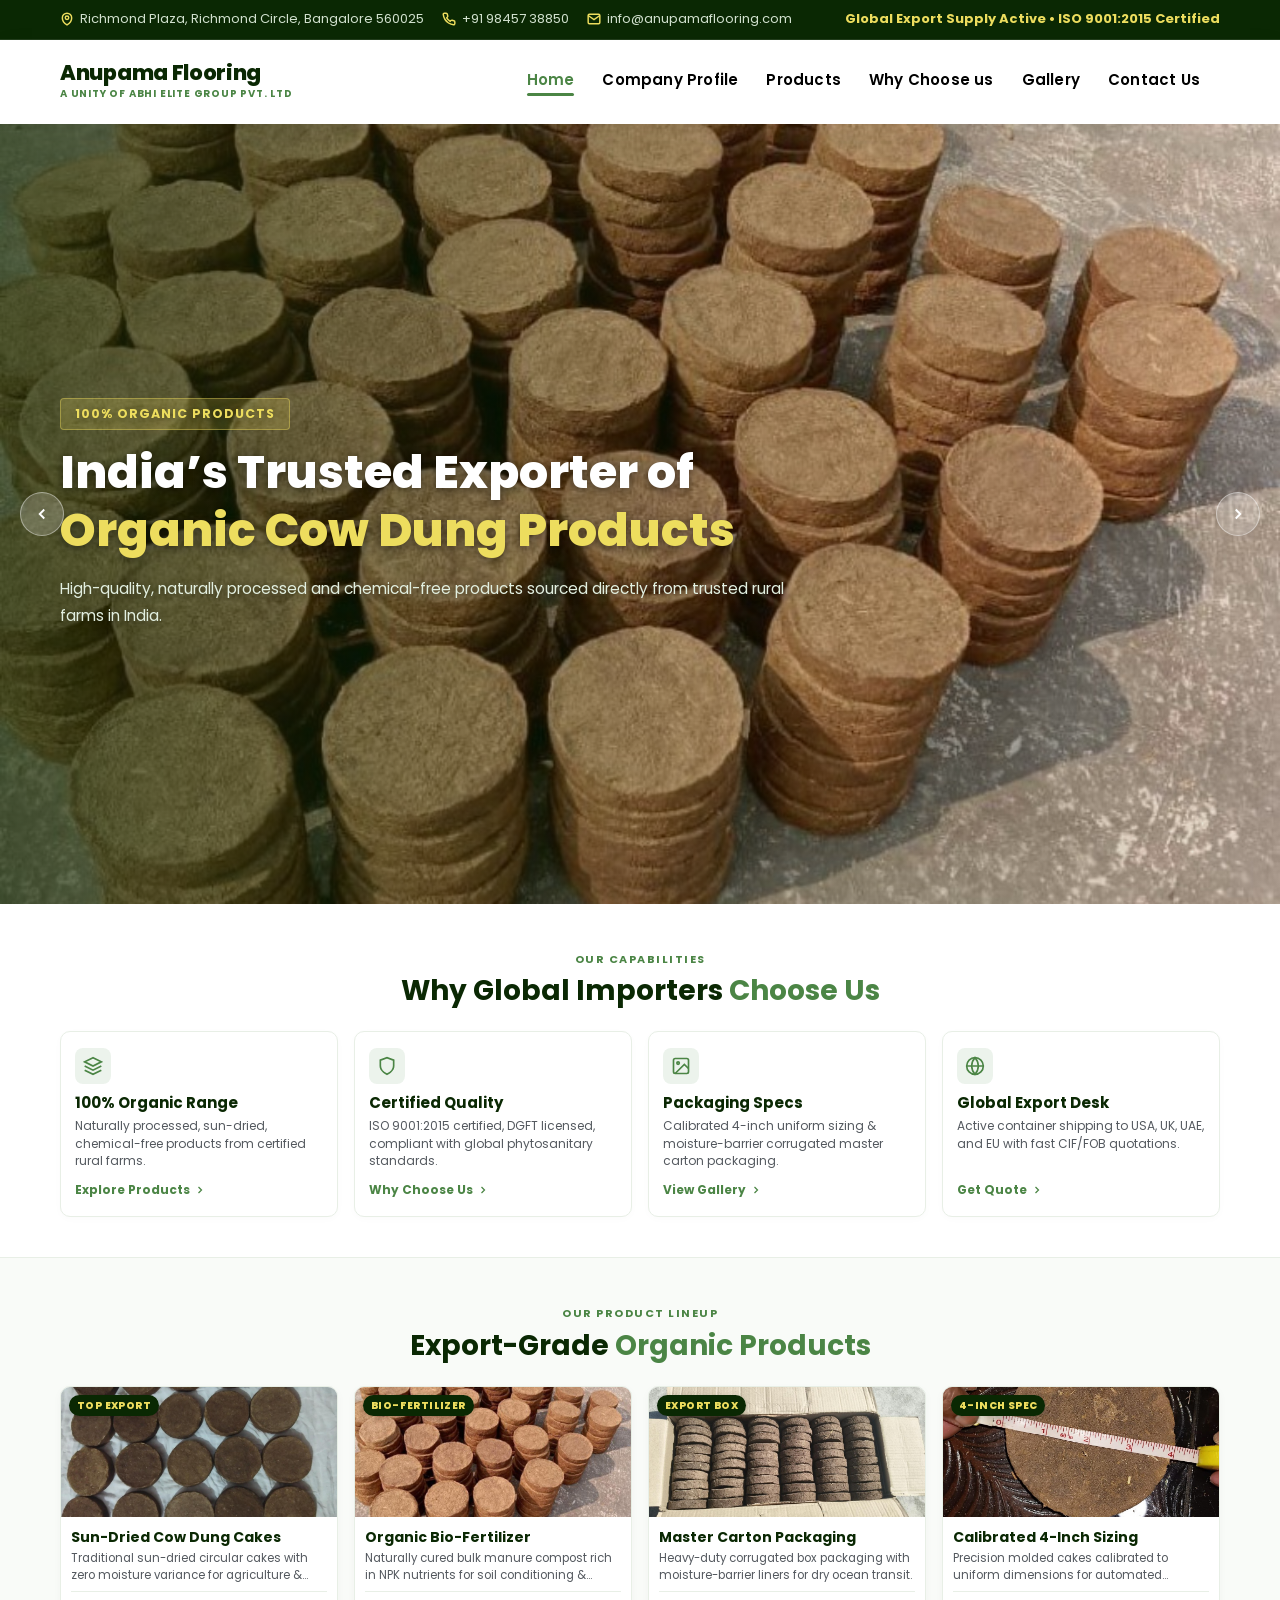
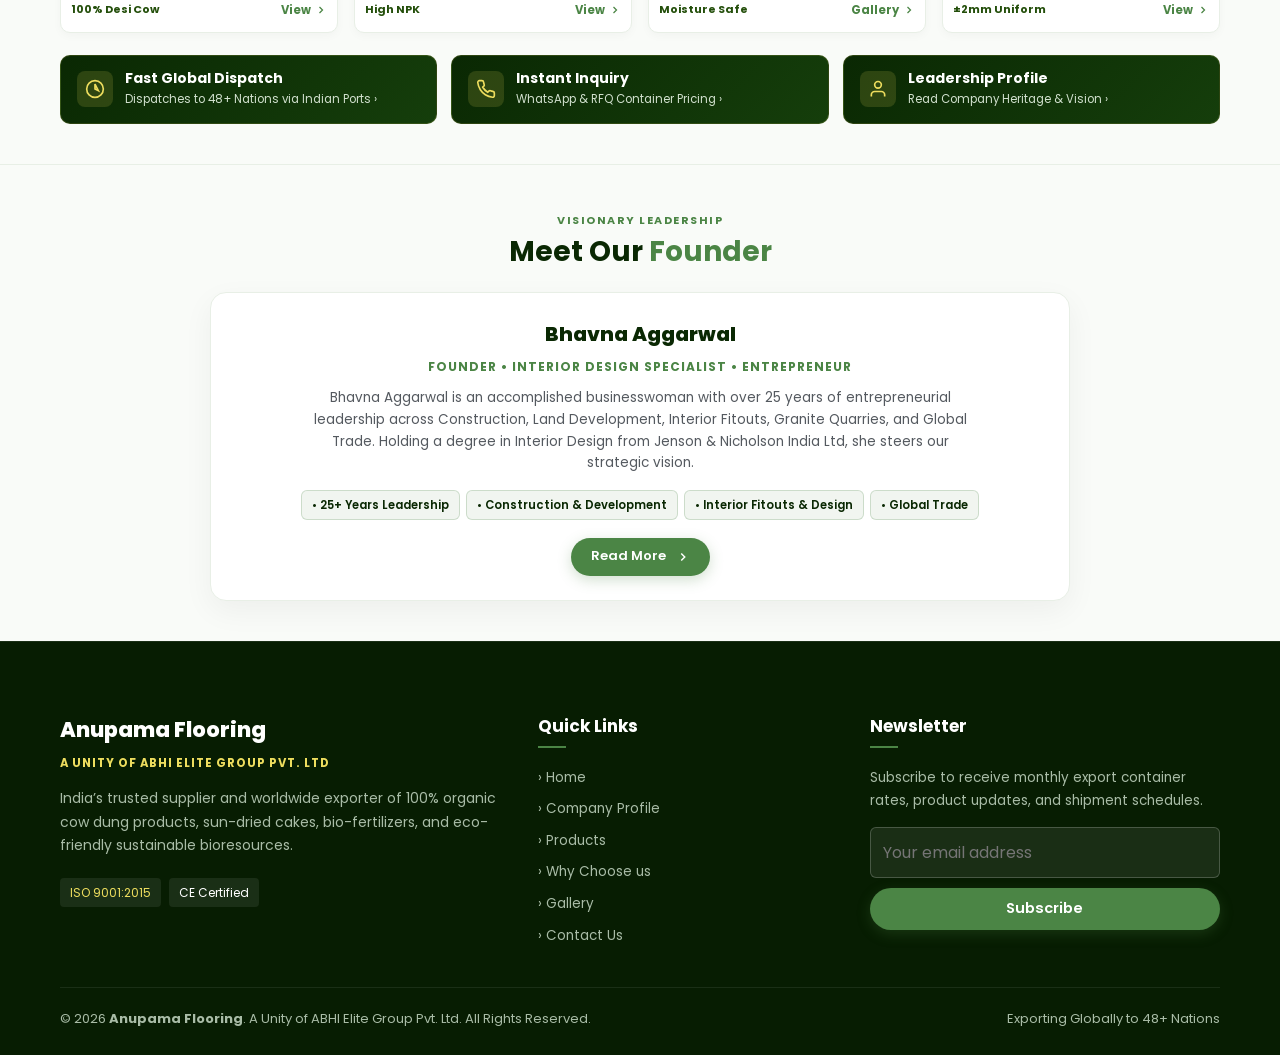
==== commit 6b391f3a: "Optimize homepage cards and images to be compact and mobile-streamlined" ====
--- a/index.html
+++ b/index.html
@@ -207,13 +207,13 @@
   </section>
 
   <!-- ==========================================================================
-       4. QUICK PORTALS / CORE PILLARS GRID BOXES
-       ========================================================================== -->
-  <section style="padding: 70px 0; background-color: var(--pxl-white);">
+       4. QUICK PORTALS / CORE PILLARS GRID BOXES (Compact)
+       ========================================================================== -->
+  <section class="home-compact-section" style="background-color: var(--pxl-white);">
     <div class="container">
       
-      <div class="pxl-heading text-center" style="margin-bottom: 36px;">
-        <span class="pxl-heading-subtitle">Our Enterprise Capabilities</span>
+      <div class="pxl-heading text-center home-heading-compact">
+        <span class="pxl-heading-subtitle">Our Capabilities</span>
         <h2 class="pxl-heading-title">Why Global Importers <span>Choose Us</span></h2>
       </div>
 
@@ -222,52 +222,52 @@
         <!-- Box 1 -->
         <a href="products.html" class="home-feature-card">
           <div class="home-feature-icon">
-            <svg width="26" height="26" viewBox="0 0 24 24" fill="none" stroke="currentColor" stroke-width="2"><path d="M12 2L2 7l10 5 10-5-10-5zM2 17l10 5 10-5M2 12l10 5 10-5"/></svg>
+            <svg width="20" height="20" viewBox="0 0 24 24" fill="none" stroke="currentColor" stroke-width="2"><path d="M12 2L2 7l10 5 10-5-10-5zM2 17l10 5 10-5M2 12l10 5 10-5"/></svg>
           </div>
           <h3 class="home-feature-title">100% Organic Range</h3>
-          <p class="home-feature-desc">Naturally processed, sun-dried, and chemical-free products directly sourced from certified rural farms across India.</p>
+          <p class="home-feature-desc">Naturally processed, sun-dried, chemical-free products from certified rural farms.</p>
           <span class="home-feature-link">
             <span>Explore Products</span>
-            <svg width="14" height="14" viewBox="0 0 24 24" fill="none" stroke="currentColor" stroke-width="2.5"><polyline points="9 18 15 12 9 6"></polyline></svg>
+            <svg width="12" height="12" viewBox="0 0 24 24" fill="none" stroke="currentColor" stroke-width="2.5"><polyline points="9 18 15 12 9 6"></polyline></svg>
           </span>
         </a>
 
         <!-- Box 2 -->
         <a href="why-choose-us.html" class="home-feature-card">
           <div class="home-feature-icon">
-            <svg width="26" height="26" viewBox="0 0 24 24" fill="none" stroke="currentColor" stroke-width="2"><path d="M12 22s8-4 8-10V5l-8-3-8 3v7c0 6 8 10 8 10z"/></svg>
-          </div>
-          <h3 class="home-feature-title">Certified Quality &amp; Trust</h3>
-          <p class="home-feature-desc">ISO 9001:2015 certified, DGFT licensed, and strictly compliant with global phytosanitary import regulations.</p>
+            <svg width="20" height="20" viewBox="0 0 24 24" fill="none" stroke="currentColor" stroke-width="2"><path d="M12 22s8-4 8-10V5l-8-3-8 3v7c0 6 8 10 8 10z"/></svg>
+          </div>
+          <h3 class="home-feature-title">Certified Quality</h3>
+          <p class="home-feature-desc">ISO 9001:2015 certified, DGFT licensed, compliant with global phytosanitary standards.</p>
           <span class="home-feature-link">
             <span>Why Choose Us</span>
-            <svg width="14" height="14" viewBox="0 0 24 24" fill="none" stroke="currentColor" stroke-width="2.5"><polyline points="9 18 15 12 9 6"></polyline></svg>
+            <svg width="12" height="12" viewBox="0 0 24 24" fill="none" stroke="currentColor" stroke-width="2.5"><polyline points="9 18 15 12 9 6"></polyline></svg>
           </span>
         </a>
 
         <!-- Box 3 -->
         <a href="gallery.html" class="home-feature-card">
           <div class="home-feature-icon">
-            <svg width="26" height="26" viewBox="0 0 24 24" fill="none" stroke="currentColor" stroke-width="2"><rect x="3" y="3" width="18" height="18" rx="2"/><circle cx="8.5" cy="8.5" r="1.5"/><polyline points="21 15 16 10 5 21"/></svg>
-          </div>
-          <h3 class="home-feature-title">Packaging &amp; Specs</h3>
-          <p class="home-feature-desc">Calibrated 4-inch uniform sizing, high compression density, and moisture-barrier corrugated master carton packaging.</p>
+            <svg width="20" height="20" viewBox="0 0 24 24" fill="none" stroke="currentColor" stroke-width="2"><rect x="3" y="3" width="18" height="18" rx="2"/><circle cx="8.5" cy="8.5" r="1.5"/><polyline points="21 15 16 10 5 21"/></svg>
+          </div>
+          <h3 class="home-feature-title">Packaging Specs</h3>
+          <p class="home-feature-desc">Calibrated 4-inch uniform sizing &amp; moisture-barrier corrugated master carton packaging.</p>
           <span class="home-feature-link">
             <span>View Gallery</span>
-            <svg width="14" height="14" viewBox="0 0 24 24" fill="none" stroke="currentColor" stroke-width="2.5"><polyline points="9 18 15 12 9 6"></polyline></svg>
+            <svg width="12" height="12" viewBox="0 0 24 24" fill="none" stroke="currentColor" stroke-width="2.5"><polyline points="9 18 15 12 9 6"></polyline></svg>
           </span>
         </a>
 
         <!-- Box 4 -->
         <a href="contact-us.html" class="home-feature-card">
           <div class="home-feature-icon">
-            <svg width="26" height="26" viewBox="0 0 24 24" fill="none" stroke="currentColor" stroke-width="2"><circle cx="12" cy="12" r="10"/><line x1="2" y1="12" x2="22" y2="12"/><path d="M12 2a15.3 15.3 0 0 1 4 10 15.3 15.3 0 0 1-4 10 15.3 15.3 0 0 1-4-10 15.3 15.3 0 0 1 4-10z"/></svg>
+            <svg width="20" height="20" viewBox="0 0 24 24" fill="none" stroke="currentColor" stroke-width="2"><circle cx="12" cy="12" r="10"/><line x1="2" y1="12" x2="22" y2="12"/><path d="M12 2a15.3 15.3 0 0 1 4 10 15.3 15.3 0 0 1-4 10 15.3 15.3 0 0 1-4-10 15.3 15.3 0 0 1 4-10z"/></svg>
           </div>
           <h3 class="home-feature-title">Global Export Desk</h3>
-          <p class="home-feature-desc">Active container shipping to USA, UK, UAE, and European nations with immediate FOB/CIF quotations.</p>
+          <p class="home-feature-desc">Active container shipping to USA, UK, UAE, and EU with fast CIF/FOB quotations.</p>
           <span class="home-feature-link">
             <span>Get Quote</span>
-            <svg width="14" height="14" viewBox="0 0 24 24" fill="none" stroke="currentColor" stroke-width="2.5"><polyline points="9 18 15 12 9 6"></polyline></svg>
+            <svg width="12" height="12" viewBox="0 0 24 24" fill="none" stroke="currentColor" stroke-width="2.5"><polyline points="9 18 15 12 9 6"></polyline></svg>
           </span>
         </a>
 
@@ -277,12 +277,12 @@
   </section>
 
   <!-- ==========================================================================
-       5. FEATURED PRODUCT PICTURE CARDS (With Redirections & Images)
-       ========================================================================== -->
-  <section style="padding: 70px 0; background-color: var(--pxl-bg-light); border-top: 1px solid var(--pxl-border); border-bottom: 1px solid var(--pxl-border);">
+       5. FEATURED PRODUCT PICTURE CARDS (Compact & Space-Efficient)
+       ========================================================================== -->
+  <section class="home-compact-section" style="background-color: var(--pxl-bg-light); border-top: 1px solid var(--pxl-border); border-bottom: 1px solid var(--pxl-border);">
     <div class="container">
       
-      <div class="pxl-heading text-center" style="margin-bottom: 36px;">
+      <div class="pxl-heading text-center home-heading-compact">
         <span class="pxl-heading-subtitle">Our Product Lineup</span>
         <h2 class="pxl-heading-title">Export-Grade <span>Organic Products</span></h2>
       </div>
@@ -297,12 +297,12 @@
           </div>
           <div class="home-product-body">
             <h4 class="home-product-title">Sun-Dried Cow Dung Cakes</h4>
-            <p class="home-product-desc">Traditional sun-dried circular cakes with zero moisture variance, ideal for agricultural enrichment and Vedic rituals.</p>
+            <p class="home-product-desc">Traditional sun-dried circular cakes with zero moisture variance for agriculture &amp; Vedic rituals.</p>
             <div class="home-product-footer">
-              <span style="font-size: 12px; font-weight: 700; color: var(--pxl-forest);">100% Desi Cow Origin</span>
+              <span style="font-size: 11px; font-weight: 700; color: var(--pxl-forest);">100% Desi Cow</span>
               <span class="home-product-btn">
-                <span>View Product</span>
-                <svg width="14" height="14" viewBox="0 0 24 24" fill="none" stroke="currentColor" stroke-width="2.5"><polyline points="9 18 15 12 9 6"></polyline></svg>
+                <span>View</span>
+                <svg width="12" height="12" viewBox="0 0 24 24" fill="none" stroke="currentColor" stroke-width="2.5"><polyline points="9 18 15 12 9 6"></polyline></svg>
               </span>
             </div>
           </div>
@@ -316,12 +316,12 @@
           </div>
           <div class="home-product-body">
             <h4 class="home-product-title">Organic Bio-Fertilizer</h4>
-            <p class="home-product-desc">Naturally cured bulk manure compost rich in NPK nutrients for soil conditioning, horticulture, and organic crops.</p>
+            <p class="home-product-desc">Naturally cured bulk manure compost rich in NPK nutrients for soil conditioning &amp; crops.</p>
             <div class="home-product-footer">
-              <span style="font-size: 12px; font-weight: 700; color: var(--pxl-forest);">High NPK Nutrients</span>
+              <span style="font-size: 11px; font-weight: 700; color: var(--pxl-forest);">High NPK</span>
               <span class="home-product-btn">
-                <span>View Product</span>
-                <svg width="14" height="14" viewBox="0 0 24 24" fill="none" stroke="currentColor" stroke-width="2.5"><polyline points="9 18 15 12 9 6"></polyline></svg>
+                <span>View</span>
+                <svg width="12" height="12" viewBox="0 0 24 24" fill="none" stroke="currentColor" stroke-width="2.5"><polyline points="9 18 15 12 9 6"></polyline></svg>
               </span>
             </div>
           </div>
@@ -331,16 +331,16 @@
         <a href="gallery.html" class="home-product-card">
           <div class="home-product-img-wrap">
             <img src="images/product-box-pack.jpg" alt="Export Master Packaging" loading="lazy" />
-            <span class="home-product-badge">Export Standard</span>
+            <span class="home-product-badge">Export Box</span>
           </div>
           <div class="home-product-body">
             <h4 class="home-product-title">Master Carton Packaging</h4>
-            <p class="home-product-desc">Heavy-duty corrugated box packaging with internal moisture-barrier liners ensuring 100% dry international ocean transit.</p>
+            <p class="home-product-desc">Heavy-duty corrugated box packaging with moisture-barrier liners for dry ocean transit.</p>
             <div class="home-product-footer">
-              <span style="font-size: 12px; font-weight: 700; color: var(--pxl-forest);">Moisture Protected</span>
+              <span style="font-size: 11px; font-weight: 700; color: var(--pxl-forest);">Moisture Safe</span>
               <span class="home-product-btn">
-                <span>View Gallery</span>
-                <svg width="14" height="14" viewBox="0 0 24 24" fill="none" stroke="currentColor" stroke-width="2.5"><polyline points="9 18 15 12 9 6"></polyline></svg>
+                <span>Gallery</span>
+                <svg width="12" height="12" viewBox="0 0 24 24" fill="none" stroke="currentColor" stroke-width="2.5"><polyline points="9 18 15 12 9 6"></polyline></svg>
               </span>
             </div>
           </div>
@@ -350,16 +350,16 @@
         <a href="products.html" class="home-product-card">
           <div class="home-product-img-wrap">
             <img src="images/product-diameter-spec.jpg" alt="Calibrated 4-Inch Sized Bio-Cakes" loading="lazy" />
-            <span class="home-product-badge">Calibrated Spec</span>
+            <span class="home-product-badge">4-Inch Spec</span>
           </div>
           <div class="home-product-body">
             <h4 class="home-product-title">Calibrated 4-Inch Sizing</h4>
-            <p class="home-product-desc">Precision molded and compressed cakes calibrated to uniform dimensions for automated handling and retail presentation.</p>
+            <p class="home-product-desc">Precision molded cakes calibrated to uniform dimensions for automated handling.</p>
             <div class="home-product-footer">
-              <span style="font-size: 12px; font-weight: 700; color: var(--pxl-forest);">&plusmn;2mm Precision</span>
+              <span style="font-size: 11px; font-weight: 700; color: var(--pxl-forest);">&plusmn;2mm Uniform</span>
               <span class="home-product-btn">
-                <span>View Product</span>
-                <svg width="14" height="14" viewBox="0 0 24 24" fill="none" stroke="currentColor" stroke-width="2.5"><polyline points="9 18 15 12 9 6"></polyline></svg>
+                <span>View</span>
+                <svg width="12" height="12" viewBox="0 0 24 24" fill="none" stroke="currentColor" stroke-width="2.5"><polyline points="9 18 15 12 9 6"></polyline></svg>
               </span>
             </div>
           </div>
@@ -367,12 +367,12 @@
 
       </div>
 
-      <!-- Quick Action Portals Banner -->
+      <!-- Quick Action Portals Banner (Compact) -->
       <div class="home-quick-banner-grid">
         
         <a href="why-choose-us.html" class="home-quick-banner-card">
           <div class="home-quick-banner-icon">
-            <svg width="24" height="24" viewBox="0 0 24 24" fill="none" stroke="currentColor" stroke-width="2"><circle cx="12" cy="12" r="10"/><polygon points="12 6 12 12 16 14"/></svg>
+            <svg width="20" height="20" viewBox="0 0 24 24" fill="none" stroke="currentColor" stroke-width="2"><circle cx="12" cy="12" r="10"/><polygon points="12 6 12 12 16 14"/></svg>
           </div>
           <div>
             <h4 class="home-quick-banner-title">Fast Global Dispatch</h4>
@@ -382,20 +382,20 @@
 
         <a href="contact-us.html" class="home-quick-banner-card">
           <div class="home-quick-banner-icon">
-            <svg width="24" height="24" viewBox="0 0 24 24" fill="none" stroke="currentColor" stroke-width="2"><path d="M22 16.92v3a2 2 0 0 1-2.18 2 19.79 19.79 0 0 1-8.63-3.07 19.5 19.5 0 0 1-6-6 19.79 19.79 0 0 1-3.07-8.67A2 2 0 0 1 4.11 2h3a2 2 0 0 1 2 1.72 12.84 12.84 0 0 0 .7 2.81 2 2 0 0 1-.45 2.11L8.09 9.91a16 16 0 0 0 6 6l1.27-1.27a2 2 0 0 1 2.11-.45 12.84 12.84 0 0 0 2.81.7A2 2 0 0 1 22 16.92z"/></svg>
+            <svg width="20" height="20" viewBox="0 0 24 24" fill="none" stroke="currentColor" stroke-width="2"><path d="M22 16.92v3a2 2 0 0 1-2.18 2 19.79 19.79 0 0 1-8.63-3.07 19.5 19.5 0 0 1-6-6 19.79 19.79 0 0 1-3.07-8.67A2 2 0 0 1 4.11 2h3a2 2 0 0 1 2 1.72 12.84 12.84 0 0 0 .7 2.81 2 2 0 0 1-.45 2.11L8.09 9.91a16 16 0 0 0 6 6l1.27-1.27a2 2 0 0 1 2.11-.45 12.84 12.84 0 0 0 2.81.7A2 2 0 0 1 22 16.92z"/></svg>
           </div>
           <div>
-            <h4 class="home-quick-banner-title">Instant Wholesale Inquiry</h4>
+            <h4 class="home-quick-banner-title">Instant Inquiry</h4>
             <p class="home-quick-banner-subtitle">WhatsApp &amp; RFQ Container Pricing &rsaquo;</p>
           </div>
         </a>
 
         <a href="company-profile.html" class="home-quick-banner-card">
           <div class="home-quick-banner-icon">
-            <svg width="24" height="24" viewBox="0 0 24 24" fill="none" stroke="currentColor" stroke-width="2"><path d="M20 21v-2a4 4 0 0 0-4-4H8a4 4 0 0 0-4 4v2"/><circle cx="12" cy="7" r="4"/></svg>
+            <svg width="20" height="20" viewBox="0 0 24 24" fill="none" stroke="currentColor" stroke-width="2"><path d="M20 21v-2a4 4 0 0 0-4-4H8a4 4 0 0 0-4 4v2"/><circle cx="12" cy="7" r="4"/></svg>
           </div>
           <div>
-            <h4 class="home-quick-banner-title">Corporate Leadership</h4>
+            <h4 class="home-quick-banner-title">Leadership Profile</h4>
             <p class="home-quick-banner-subtitle">Read Company Heritage &amp; Vision &rsaquo;</p>
           </div>
         </a>
@@ -406,38 +406,38 @@
   </section>
 
   <!-- ==========================================================================
-       6. ABOUT THE FOUNDER (Bhavna Aggarwal)
-       ========================================================================== -->
-  <section class="section-founder" id="founder">
+       6. ABOUT THE FOUNDER (Bhavna Aggarwal - Compact)
+       ========================================================================== -->
+  <section class="section-founder" id="founder" style="padding: 40px 0;">
     <div class="container">
       
-      <div class="pxl-heading text-center" style="margin-bottom: 28px;">
+      <div class="pxl-heading text-center home-heading-compact">
         <span class="pxl-heading-subtitle">Visionary Leadership</span>
         <h2 class="pxl-heading-title">Meet Our <span>Founder</span></h2>
       </div>
 
-      <div class="founder-home-card">
-        <h3 class="founder-name-title">Bhavna Aggarwal</h3>
-        <span class="founder-role-tag">Founder &bull; Interior Design Specialist &bull; Entrepreneur</span>
+      <div class="founder-home-card" style="padding: 24px 20px;">
+        <h3 class="founder-name-title" style="font-size: 20px;">Bhavna Aggarwal</h3>
+        <span class="founder-role-tag" style="font-size: 12px; margin-bottom: 10px;">Founder &bull; Interior Design Specialist &bull; Entrepreneur</span>
         
-        <div class="founder-bio-text" style="max-width: 720px; margin: 0 auto 24px auto;">
+        <div class="founder-bio-text" style="max-width: 680px; margin: 0 auto 16px auto; font-size: 13.5px; line-height: 1.6;">
           <p>
-            Bhavna Aggarwal is a dynamic and accomplished businesswoman with over 25 years of entrepreneurial leadership across diverse industries including Construction, Land Development, Interior Fitouts, Granite Quarries, and Global Trade. Holding a degree in Interior Design from Jenson &amp; Nicholson India Ltd, she steers our strategic vision and sustainable enterprise growth.
+            Bhavna Aggarwal is an accomplished businesswoman with over 25 years of entrepreneurial leadership across Construction, Land Development, Interior Fitouts, Granite Quarries, and Global Trade. Holding a degree in Interior Design from Jenson &amp; Nicholson India Ltd, she steers our strategic vision.
           </p>
         </div>
 
         <!-- Expertise Badges -->
-        <div class="founder-portfolio-pills" style="justify-content: center; margin-bottom: 28px;">
-          <span class="founder-pill-tag">&bull; 25+ Years Leadership</span>
-          <span class="founder-pill-tag">&bull; Construction &amp; Development</span>
-          <span class="founder-pill-tag">&bull; Interior Fitouts &amp; Design</span>
-          <span class="founder-pill-tag">&bull; Domestic &amp; Global Trade</span>
+        <div class="founder-portfolio-pills" style="justify-content: center; margin-bottom: 18px; gap: 6px;">
+          <span class="founder-pill-tag" style="padding: 4px 10px; font-size: 11.5px;">&bull; 25+ Years Leadership</span>
+          <span class="founder-pill-tag" style="padding: 4px 10px; font-size: 11.5px;">&bull; Construction &amp; Development</span>
+          <span class="founder-pill-tag" style="padding: 4px 10px; font-size: 11.5px;">&bull; Interior Fitouts &amp; Design</span>
+          <span class="founder-pill-tag" style="padding: 4px 10px; font-size: 11.5px;">&bull; Global Trade</span>
         </div>
 
         <div>
-          <a href="founder-profile.html" class="pxl-button pxl-btn-primary">
+          <a href="founder-profile.html" class="pxl-button pxl-btn-primary btn-sm" style="height: 38px; padding: 0 20px; font-size: 13px;">
             <span>Read More</span>
-            <svg width="16" height="16" viewBox="0 0 24 24" fill="none" stroke="currentColor" stroke-width="2.5"><polyline points="9 18 15 12 9 6"></polyline></svg>
+            <svg width="14" height="14" viewBox="0 0 24 24" fill="none" stroke="currentColor" stroke-width="2.5"><polyline points="9 18 15 12 9 6"></polyline></svg>
           </a>
         </div>
       </div>
--- a/css/style.css
+++ b/css/style.css
@@ -1773,25 +1773,56 @@
 }
 
 /* ==========================================================================
-   HOMEPAGE INTERACTIVE BOXES & FEATURE CARDS
+   HOMEPAGE INTERACTIVE BOXES & FEATURE CARDS (Compact & Space-Efficient)
    ========================================================================== */
+.home-compact-section {
+  padding: 40px 0;
+}
+
+.home-heading-compact {
+  margin-bottom: 22px;
+}
+
+.home-heading-compact .pxl-heading-subtitle {
+  font-size: 11px;
+  margin-bottom: 4px;
+}
+
+.home-heading-compact .pxl-heading-title {
+  font-size: clamp(20px, 3vw, 28px);
+}
+
 .home-features-grid {
   display: grid;
-  grid-template-columns: repeat(auto-fit, minmax(250px, 1fr));
-  gap: 24px;
+  grid-template-columns: repeat(4, 1fr);
+  gap: 16px;
+}
+
+@media (max-width: 991px) {
+  .home-features-grid {
+    grid-template-columns: repeat(2, 1fr);
+    gap: 12px;
+  }
+}
+
+@media (max-width: 480px) {
+  .home-features-grid {
+    grid-template-columns: repeat(2, 1fr);
+    gap: 10px;
+  }
 }
 
 .home-feature-card {
   background: var(--pxl-white);
   border: 1px solid var(--pxl-border);
-  border-radius: 14px;
-  padding: 30px 24px;
-  transition: all 0.3s ease;
+  border-radius: 10px;
+  padding: 16px 14px;
+  transition: all 0.25s ease;
   display: flex;
   flex-direction: column;
   text-decoration: none;
   color: inherit;
-  box-shadow: 0 4px 16px rgba(0, 0, 0, 0.03);
+  box-shadow: 0 2px 8px rgba(0, 0, 0, 0.02);
   position: relative;
   overflow: hidden;
 }
@@ -1802,16 +1833,16 @@
   top: 0;
   left: 0;
   width: 100%;
-  height: 4px;
+  height: 3px;
   background: linear-gradient(90deg, var(--pxl-primary), var(--pxl-yellow-badge));
   opacity: 0;
-  transition: opacity 0.3s ease;
+  transition: opacity 0.25s ease;
 }
 
 .home-feature-card:hover {
-  transform: translateY(-6px);
+  transform: translateY(-3px);
   border-color: var(--pxl-primary);
-  box-shadow: 0 12px 28px rgba(75, 133, 69, 0.14);
+  box-shadow: 0 8px 20px rgba(75, 133, 69, 0.12);
 }
 
 .home-feature-card:hover::before {
@@ -1819,69 +1850,85 @@
 }
 
 .home-feature-icon {
-  width: 52px;
-  height: 52px;
-  border-radius: 12px;
+  width: 36px;
+  height: 36px;
+  border-radius: 8px;
   background: rgba(75, 133, 69, 0.1);
   color: var(--pxl-primary);
   display: flex;
   align-items: center;
   justify-content: center;
-  margin-bottom: 20px;
-  transition: all 0.3s ease;
+  margin-bottom: 10px;
+  transition: all 0.25s ease;
+  flex-shrink: 0;
 }
 
 .home-feature-card:hover .home-feature-icon {
   background: var(--pxl-primary);
   color: var(--pxl-white);
-  transform: scale(1.08);
+  transform: scale(1.05);
 }
 
 .home-feature-title {
   font-family: var(--font-heading);
-  font-size: 19px;
+  font-size: 15px;
   font-weight: 700;
   color: var(--pxl-dark-green);
+  margin-bottom: 4px;
+  line-height: 1.25;
+}
+
+.home-feature-desc {
+  font-size: 12px;
+  color: var(--pxl-text-body);
+  line-height: 1.45;
   margin-bottom: 10px;
-}
-
-.home-feature-desc {
-  font-size: 14px;
-  color: var(--pxl-text-body);
-  line-height: 1.65;
-  margin-bottom: 18px;
   flex-grow: 1;
 }
 
 .home-feature-link {
-  font-size: 13.5px;
+  font-size: 12px;
   font-weight: 700;
   color: var(--pxl-primary);
   display: inline-flex;
   align-items: center;
-  gap: 6px;
-  transition: gap 0.25s ease;
+  gap: 4px;
+  transition: gap 0.2s ease;
 }
 
 .home-feature-card:hover .home-feature-link {
   color: var(--pxl-dark-green);
-  gap: 10px;
-}
-
-/* Homepage Product Picture Cards Grid */
+  gap: 7px;
+}
+
+/* Homepage Product Picture Cards Grid (Compact & Sleek) */
 .home-products-grid {
   display: grid;
-  grid-template-columns: repeat(auto-fit, minmax(260px, 1fr));
-  gap: 28px;
+  grid-template-columns: repeat(4, 1fr);
+  gap: 16px;
+}
+
+@media (max-width: 991px) {
+  .home-products-grid {
+    grid-template-columns: repeat(2, 1fr);
+    gap: 12px;
+  }
+}
+
+@media (max-width: 480px) {
+  .home-products-grid {
+    grid-template-columns: repeat(2, 1fr);
+    gap: 10px;
+  }
 }
 
 .home-product-card {
   background: var(--pxl-white);
   border: 1px solid var(--pxl-border);
-  border-radius: 14px;
+  border-radius: 10px;
   overflow: hidden;
-  box-shadow: 0 6px 20px rgba(0, 0, 0, 0.04);
-  transition: all 0.35s ease;
+  box-shadow: 0 3px 10px rgba(0, 0, 0, 0.03);
+  transition: all 0.25s ease;
   display: flex;
   flex-direction: column;
   text-decoration: none;
@@ -1889,47 +1936,53 @@
 }
 
 .home-product-card:hover {
-  transform: translateY(-6px);
-  box-shadow: 0 16px 36px rgba(0, 0, 0, 0.1);
+  transform: translateY(-3px);
+  box-shadow: 0 10px 22px rgba(0, 0, 0, 0.08);
   border-color: var(--pxl-primary);
 }
 
 .home-product-img-wrap {
   position: relative;
   width: 100%;
-  height: 220px;
+  height: 130px;
   overflow: hidden;
   background-color: var(--pxl-bg-light);
+}
+
+@media (max-width: 768px) {
+  .home-product-img-wrap {
+    height: 110px;
+  }
 }
 
 .home-product-img-wrap img {
   width: 100%;
   height: 100%;
   object-fit: cover;
-  transition: transform 0.6s ease;
+  transition: transform 0.5s ease;
 }
 
 .home-product-card:hover .home-product-img-wrap img {
-  transform: scale(1.08);
+  transform: scale(1.06);
 }
 
 .home-product-badge {
   position: absolute;
-  top: 14px;
-  left: 14px;
+  top: 8px;
+  left: 8px;
   background: var(--pxl-dark-green);
   color: var(--pxl-yellow-badge);
-  font-size: 11.5px;
+  font-size: 10px;
   font-weight: 800;
-  padding: 4px 12px;
+  padding: 2px 8px;
   border-radius: 9999px;
-  letter-spacing: 0.5px;
+  letter-spacing: 0.4px;
   text-transform: uppercase;
-  box-shadow: 0 2px 8px rgba(0,0,0,0.2);
+  box-shadow: 0 2px 6px rgba(0,0,0,0.18);
 }
 
 .home-product-body {
-  padding: 22px 20px;
+  padding: 12px 10px;
   display: flex;
   flex-direction: column;
   flex-grow: 1;
@@ -1937,72 +1990,85 @@
 
 .home-product-title {
   font-family: var(--font-heading);
-  font-size: 18px;
+  font-size: 14px;
   font-weight: 700;
   color: var(--pxl-dark-green);
+  margin-bottom: 4px;
+  line-height: 1.25;
+}
+
+.home-product-desc {
+  font-size: 11.5px;
+  color: var(--pxl-text-body);
+  line-height: 1.4;
   margin-bottom: 8px;
-}
-
-.home-product-desc {
-  font-size: 13.5px;
-  color: var(--pxl-text-body);
-  line-height: 1.6;
-  margin-bottom: 16px;
   flex-grow: 1;
+  display: -webkit-box;
+  -webkit-line-clamp: 2;
+  -webkit-box-orient: vertical;
+  overflow: hidden;
 }
 
 .home-product-footer {
   display: flex;
   align-items: center;
   justify-content: space-between;
-  padding-top: 14px;
+  padding-top: 8px;
   border-top: 1px solid var(--pxl-border);
 }
 
 .home-product-btn {
-  font-size: 13px;
+  font-size: 11.5px;
   font-weight: 700;
   color: var(--pxl-primary);
   display: inline-flex;
   align-items: center;
-  gap: 6px;
+  gap: 4px;
 }
 
 .home-product-card:hover .home-product-btn {
   color: var(--pxl-dark-green);
 }
 
-/* Quick Hub Strip */
+/* Quick Hub Strip (Compact) */
 .home-quick-banner-grid {
   display: grid;
-  grid-template-columns: repeat(auto-fit, minmax(300px, 1fr));
-  gap: 22px;
-  margin-top: 40px;
+  grid-template-columns: repeat(3, 1fr);
+  gap: 14px;
+  margin-top: 22px;
+}
+
+@media (max-width: 768px) {
+  .home-quick-banner-grid {
+    grid-template-columns: 1fr;
+    gap: 10px;
+    margin-top: 18px;
+  }
 }
 
 .home-quick-banner-card {
   background: linear-gradient(135deg, var(--pxl-dark-green) 0%, #153E0B 100%);
   color: var(--pxl-white);
-  border-radius: 14px;
-  padding: 28px 24px;
-  display: flex;
-  align-items: center;
-  gap: 18px;
+  border-radius: 10px;
+  padding: 14px 16px;
+  display: flex;
+  align-items: center;
+  gap: 12px;
   text-decoration: none;
-  transition: all 0.3s ease;
+  transition: all 0.25s ease;
   border: 1px solid rgba(237, 221, 94, 0.15);
 }
 
 .home-quick-banner-card:hover {
-  transform: translateY(-4px);
-  box-shadow: 0 12px 28px rgba(10, 40, 3, 0.3);
+  transform: translateY(-3px);
+  box-shadow: 0 8px 18px rgba(10, 40, 3, 0.25);
   border-color: var(--pxl-yellow-badge);
 }
 
 .home-quick-banner-icon {
-  width: 48px;
-  height: 48px;
-  border-radius: 10px;
+  width: 36px;
+  height: 36px;
+  border-radius: 8px;
   background: rgba(237, 221, 94, 0.15);
   color: var(--pxl-yellow-badge);
   display: flex;
@@ -2013,14 +2079,15 @@
 
 .home-quick-banner-title {
   font-family: var(--font-heading);
-  font-size: 17px;
+  font-size: 14px;
   font-weight: 700;
   color: var(--pxl-white);
-  margin-bottom: 4px;
+  margin-bottom: 2px;
+  line-height: 1.2;
 }
 
 .home-quick-banner-subtitle {
-  font-size: 13px;
+  font-size: 11.5px;
   color: #D1E0CE;
 }
 
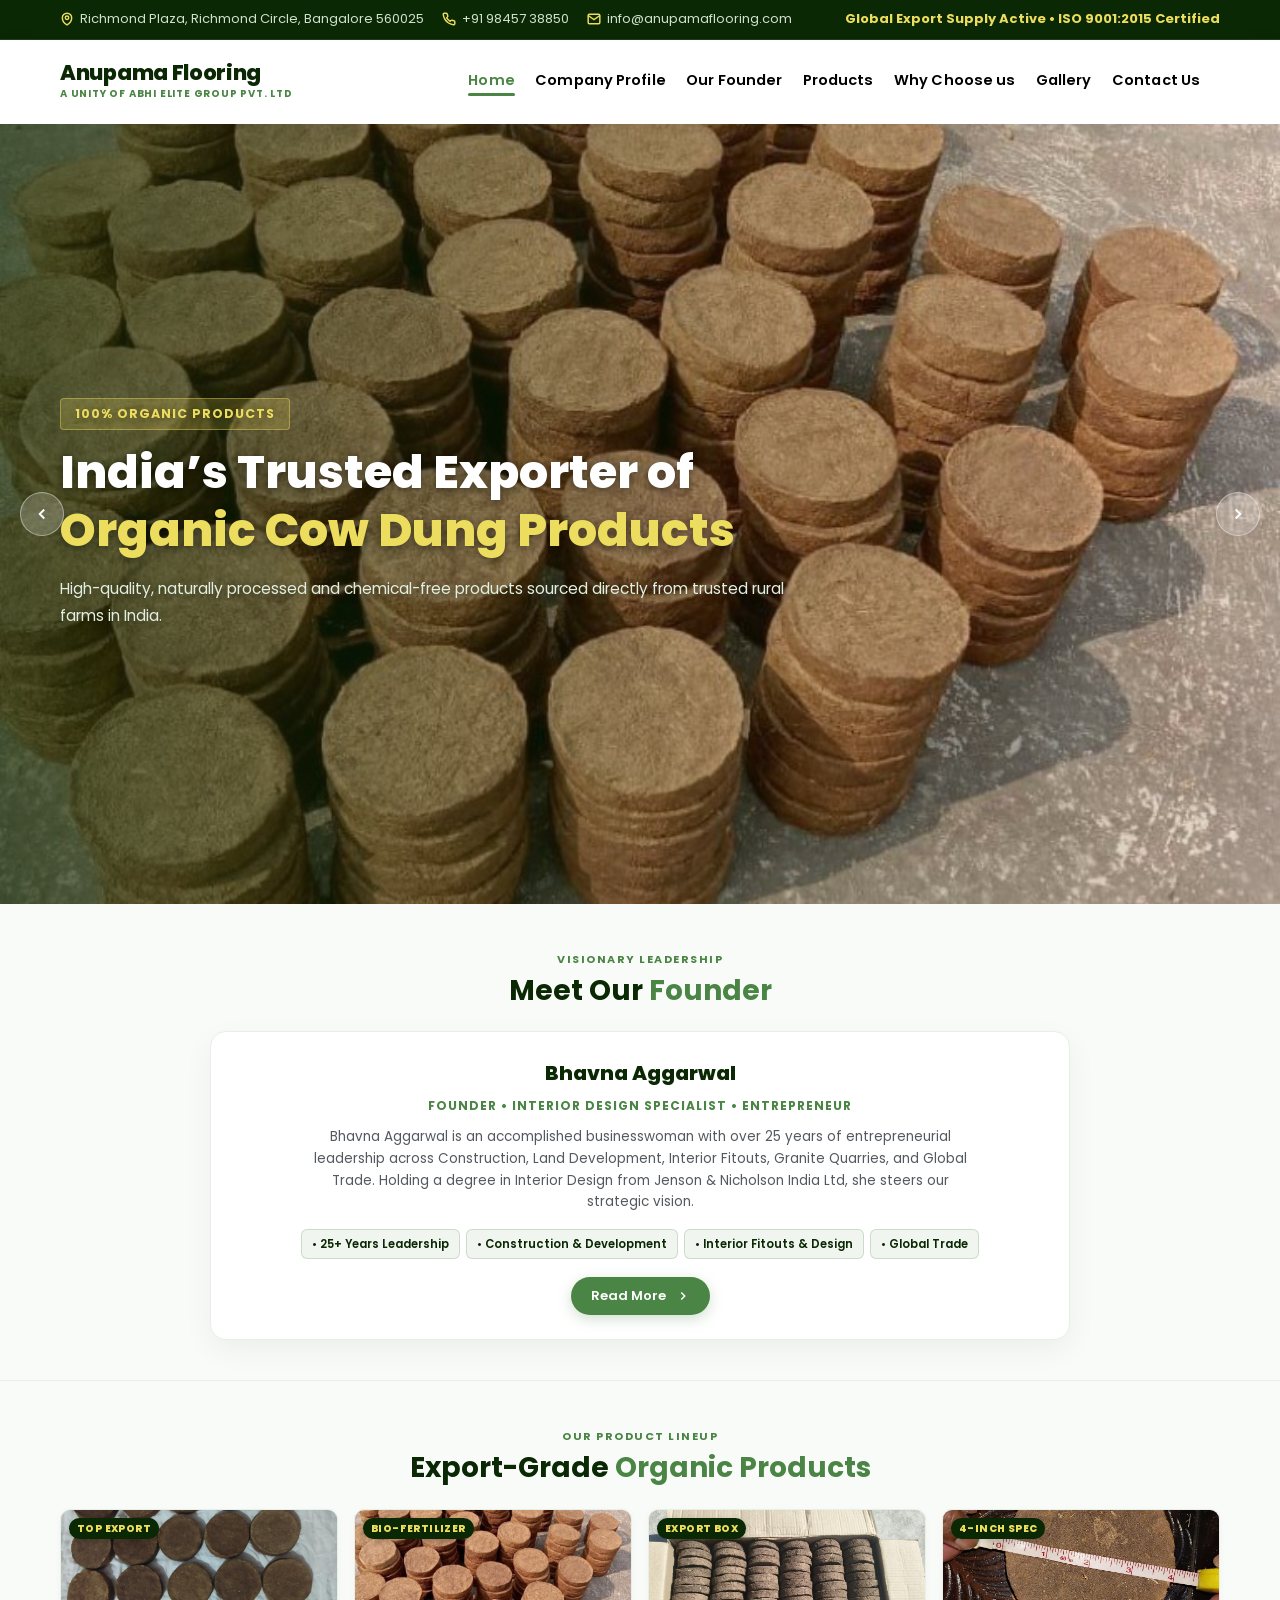
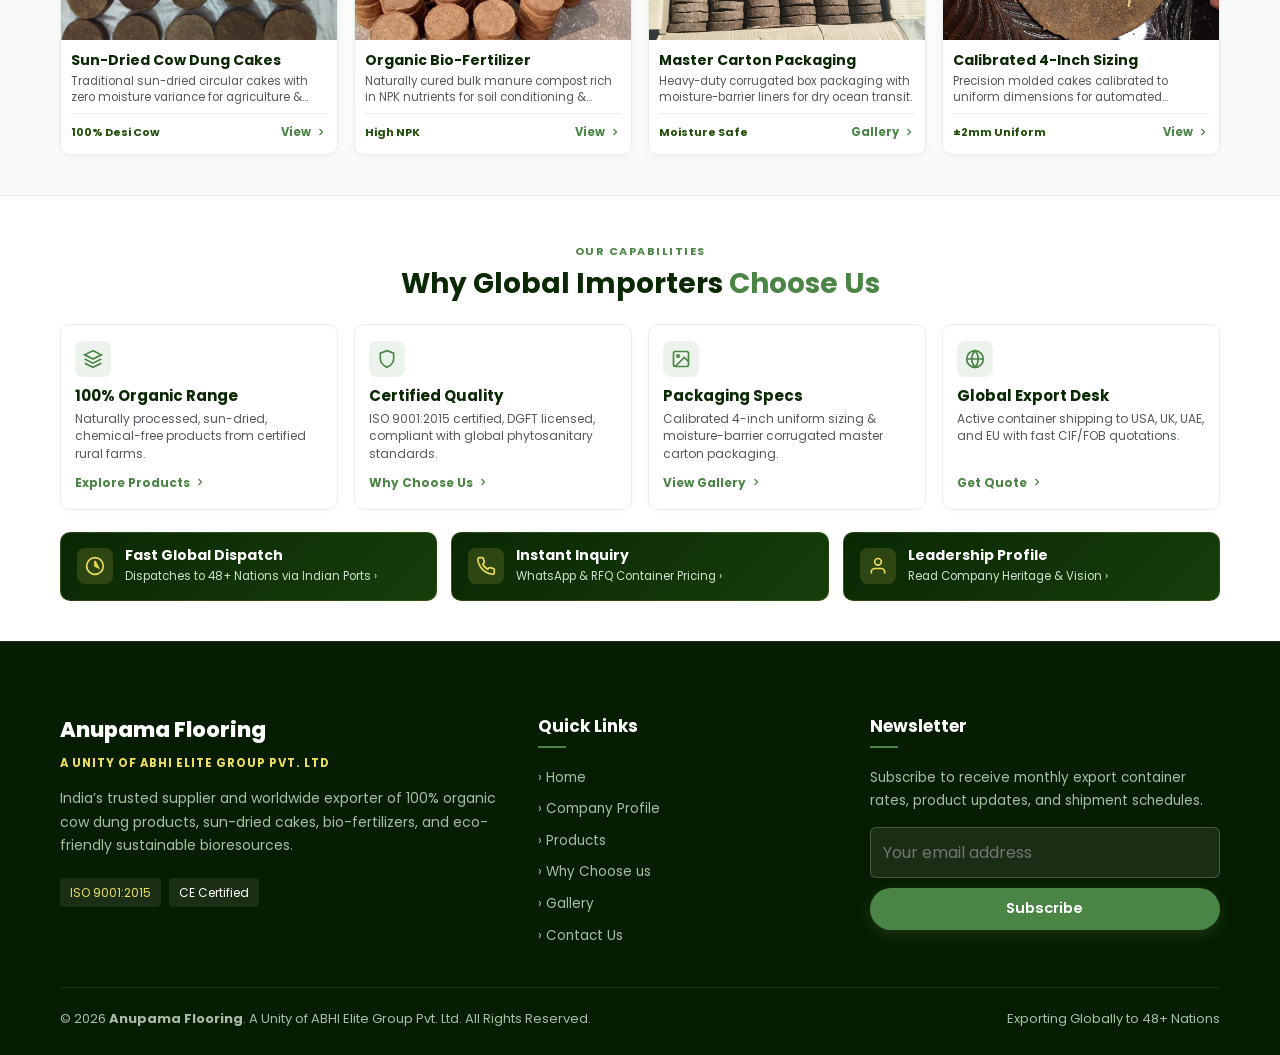
==== commit a3af1c28: "Reposition founder section above capabilities and add Our Founder to navbar across all pages" ====
--- a/index.html
+++ b/index.html
@@ -71,6 +71,7 @@
         </div>
         <a href="index.html" class="main-nav-link active"><span class="nav-link-text">Home</span></a>
         <a href="company-profile.html" class="main-nav-link"><span class="nav-link-text">Company Profile</span></a>
+        <a href="founder-profile.html" class="main-nav-link"><span class="nav-link-text">Our Founder</span></a>
         <a href="products.html" class="main-nav-link"><span class="nav-link-text">Products</span></a>
         <a href="why-choose-us.html" class="main-nav-link"><span class="nav-link-text">Why Choose us</span></a>
         <a href="gallery.html" class="main-nav-link"><span class="nav-link-text">Gallery</span></a>
@@ -207,70 +208,40 @@
   </section>
 
   <!-- ==========================================================================
-       4. QUICK PORTALS / CORE PILLARS GRID BOXES (Compact)
-       ========================================================================== -->
-  <section class="home-compact-section" style="background-color: var(--pxl-white);">
+       4. ABOUT THE FOUNDER (Bhavna Aggarwal - Compact)
+       ========================================================================== -->
+  <section class="section-founder" id="founder" style="padding: 40px 0;">
     <div class="container">
       
       <div class="pxl-heading text-center home-heading-compact">
-        <span class="pxl-heading-subtitle">Our Capabilities</span>
-        <h2 class="pxl-heading-title">Why Global Importers <span>Choose Us</span></h2>
-      </div>
-
-      <div class="home-features-grid">
+        <span class="pxl-heading-subtitle">Visionary Leadership</span>
+        <h2 class="pxl-heading-title">Meet Our <span>Founder</span></h2>
+      </div>
+
+      <div class="founder-home-card" style="padding: 24px 20px;">
+        <h3 class="founder-name-title" style="font-size: 20px;">Bhavna Aggarwal</h3>
+        <span class="founder-role-tag" style="font-size: 12px; margin-bottom: 10px;">Founder &bull; Interior Design Specialist &bull; Entrepreneur</span>
         
-        <!-- Box 1 -->
-        <a href="products.html" class="home-feature-card">
-          <div class="home-feature-icon">
-            <svg width="20" height="20" viewBox="0 0 24 24" fill="none" stroke="currentColor" stroke-width="2"><path d="M12 2L2 7l10 5 10-5-10-5zM2 17l10 5 10-5M2 12l10 5 10-5"/></svg>
-          </div>
-          <h3 class="home-feature-title">100% Organic Range</h3>
-          <p class="home-feature-desc">Naturally processed, sun-dried, chemical-free products from certified rural farms.</p>
-          <span class="home-feature-link">
-            <span>Explore Products</span>
-            <svg width="12" height="12" viewBox="0 0 24 24" fill="none" stroke="currentColor" stroke-width="2.5"><polyline points="9 18 15 12 9 6"></polyline></svg>
-          </span>
-        </a>
-
-        <!-- Box 2 -->
-        <a href="why-choose-us.html" class="home-feature-card">
-          <div class="home-feature-icon">
-            <svg width="20" height="20" viewBox="0 0 24 24" fill="none" stroke="currentColor" stroke-width="2"><path d="M12 22s8-4 8-10V5l-8-3-8 3v7c0 6 8 10 8 10z"/></svg>
-          </div>
-          <h3 class="home-feature-title">Certified Quality</h3>
-          <p class="home-feature-desc">ISO 9001:2015 certified, DGFT licensed, compliant with global phytosanitary standards.</p>
-          <span class="home-feature-link">
-            <span>Why Choose Us</span>
-            <svg width="12" height="12" viewBox="0 0 24 24" fill="none" stroke="currentColor" stroke-width="2.5"><polyline points="9 18 15 12 9 6"></polyline></svg>
-          </span>
-        </a>
-
-        <!-- Box 3 -->
-        <a href="gallery.html" class="home-feature-card">
-          <div class="home-feature-icon">
-            <svg width="20" height="20" viewBox="0 0 24 24" fill="none" stroke="currentColor" stroke-width="2"><rect x="3" y="3" width="18" height="18" rx="2"/><circle cx="8.5" cy="8.5" r="1.5"/><polyline points="21 15 16 10 5 21"/></svg>
-          </div>
-          <h3 class="home-feature-title">Packaging Specs</h3>
-          <p class="home-feature-desc">Calibrated 4-inch uniform sizing &amp; moisture-barrier corrugated master carton packaging.</p>
-          <span class="home-feature-link">
-            <span>View Gallery</span>
-            <svg width="12" height="12" viewBox="0 0 24 24" fill="none" stroke="currentColor" stroke-width="2.5"><polyline points="9 18 15 12 9 6"></polyline></svg>
-          </span>
-        </a>
-
-        <!-- Box 4 -->
-        <a href="contact-us.html" class="home-feature-card">
-          <div class="home-feature-icon">
-            <svg width="20" height="20" viewBox="0 0 24 24" fill="none" stroke="currentColor" stroke-width="2"><circle cx="12" cy="12" r="10"/><line x1="2" y1="12" x2="22" y2="12"/><path d="M12 2a15.3 15.3 0 0 1 4 10 15.3 15.3 0 0 1-4 10 15.3 15.3 0 0 1-4-10 15.3 15.3 0 0 1 4-10z"/></svg>
-          </div>
-          <h3 class="home-feature-title">Global Export Desk</h3>
-          <p class="home-feature-desc">Active container shipping to USA, UK, UAE, and EU with fast CIF/FOB quotations.</p>
-          <span class="home-feature-link">
-            <span>Get Quote</span>
-            <svg width="12" height="12" viewBox="0 0 24 24" fill="none" stroke="currentColor" stroke-width="2.5"><polyline points="9 18 15 12 9 6"></polyline></svg>
-          </span>
-        </a>
-
+        <div class="founder-bio-text" style="max-width: 680px; margin: 0 auto 16px auto; font-size: 13.5px; line-height: 1.6;">
+          <p>
+            Bhavna Aggarwal is an accomplished businesswoman with over 25 years of entrepreneurial leadership across Construction, Land Development, Interior Fitouts, Granite Quarries, and Global Trade. Holding a degree in Interior Design from Jenson &amp; Nicholson India Ltd, she steers our strategic vision.
+          </p>
+        </div>
+
+        <!-- Expertise Badges -->
+        <div class="founder-portfolio-pills" style="justify-content: center; margin-bottom: 18px; gap: 6px;">
+          <span class="founder-pill-tag" style="padding: 4px 10px; font-size: 11.5px;">&bull; 25+ Years Leadership</span>
+          <span class="founder-pill-tag" style="padding: 4px 10px; font-size: 11.5px;">&bull; Construction &amp; Development</span>
+          <span class="founder-pill-tag" style="padding: 4px 10px; font-size: 11.5px;">&bull; Interior Fitouts &amp; Design</span>
+          <span class="founder-pill-tag" style="padding: 4px 10px; font-size: 11.5px;">&bull; Global Trade</span>
+        </div>
+
+        <div>
+          <a href="founder-profile.html" class="pxl-button pxl-btn-primary btn-sm" style="height: 38px; padding: 0 20px; font-size: 13px;">
+            <span>Read More</span>
+            <svg width="14" height="14" viewBox="0 0 24 24" fill="none" stroke="currentColor" stroke-width="2.5"><polyline points="9 18 15 12 9 6"></polyline></svg>
+          </a>
+        </div>
       </div>
 
     </div>
@@ -366,6 +337,75 @@
         </a>
 
       </div>
+    </div>
+  </section>
+
+  <!-- ==========================================================================
+       6. QUICK PORTALS / CORE PILLARS GRID BOXES (Compact)
+       ========================================================================== -->
+  <section class="home-compact-section" style="background-color: var(--pxl-white);">
+    <div class="container">
+      
+      <div class="pxl-heading text-center home-heading-compact">
+        <span class="pxl-heading-subtitle">Our Capabilities</span>
+        <h2 class="pxl-heading-title">Why Global Importers <span>Choose Us</span></h2>
+      </div>
+
+      <div class="home-features-grid">
+        
+        <!-- Box 1 -->
+        <a href="products.html" class="home-feature-card">
+          <div class="home-feature-icon">
+            <svg width="20" height="20" viewBox="0 0 24 24" fill="none" stroke="currentColor" stroke-width="2"><path d="M12 2L2 7l10 5 10-5-10-5zM2 17l10 5 10-5M2 12l10 5 10-5"/></svg>
+          </div>
+          <h3 class="home-feature-title">100% Organic Range</h3>
+          <p class="home-feature-desc">Naturally processed, sun-dried, chemical-free products from certified rural farms.</p>
+          <span class="home-feature-link">
+            <span>Explore Products</span>
+            <svg width="12" height="12" viewBox="0 0 24 24" fill="none" stroke="currentColor" stroke-width="2.5"><polyline points="9 18 15 12 9 6"></polyline></svg>
+          </span>
+        </a>
+
+        <!-- Box 2 -->
+        <a href="why-choose-us.html" class="home-feature-card">
+          <div class="home-feature-icon">
+            <svg width="20" height="20" viewBox="0 0 24 24" fill="none" stroke="currentColor" stroke-width="2"><path d="M12 22s8-4 8-10V5l-8-3-8 3v7c0 6 8 10 8 10z"/></svg>
+          </div>
+          <h3 class="home-feature-title">Certified Quality</h3>
+          <p class="home-feature-desc">ISO 9001:2015 certified, DGFT licensed, compliant with global phytosanitary standards.</p>
+          <span class="home-feature-link">
+            <span>Why Choose Us</span>
+            <svg width="12" height="12" viewBox="0 0 24 24" fill="none" stroke="currentColor" stroke-width="2.5"><polyline points="9 18 15 12 9 6"></polyline></svg>
+          </span>
+        </a>
+
+        <!-- Box 3 -->
+        <a href="gallery.html" class="home-feature-card">
+          <div class="home-feature-icon">
+            <svg width="20" height="20" viewBox="0 0 24 24" fill="none" stroke="currentColor" stroke-width="2"><rect x="3" y="3" width="18" height="18" rx="2"/><circle cx="8.5" cy="8.5" r="1.5"/><polyline points="21 15 16 10 5 21"/></svg>
+          </div>
+          <h3 class="home-feature-title">Packaging Specs</h3>
+          <p class="home-feature-desc">Calibrated 4-inch uniform sizing &amp; moisture-barrier corrugated master carton packaging.</p>
+          <span class="home-feature-link">
+            <span>View Gallery</span>
+            <svg width="12" height="12" viewBox="0 0 24 24" fill="none" stroke="currentColor" stroke-width="2.5"><polyline points="9 18 15 12 9 6"></polyline></svg>
+          </span>
+        </a>
+
+        <!-- Box 4 -->
+        <a href="contact-us.html" class="home-feature-card">
+          <div class="home-feature-icon">
+            <svg width="20" height="20" viewBox="0 0 24 24" fill="none" stroke="currentColor" stroke-width="2"><circle cx="12" cy="12" r="10"/><line x1="2" y1="12" x2="22" y2="12"/><path d="M12 2a15.3 15.3 0 0 1 4 10 15.3 15.3 0 0 1-4 10 15.3 15.3 0 0 1-4-10 15.3 15.3 0 0 1 4-10z"/></svg>
+          </div>
+          <h3 class="home-feature-title">Global Export Desk</h3>
+          <p class="home-feature-desc">Active container shipping to USA, UK, UAE, and EU with fast CIF/FOB quotations.</p>
+          <span class="home-feature-link">
+            <span>Get Quote</span>
+            <svg width="12" height="12" viewBox="0 0 24 24" fill="none" stroke="currentColor" stroke-width="2.5"><polyline points="9 18 15 12 9 6"></polyline></svg>
+          </span>
+        </a>
+
+      </div>
 
       <!-- Quick Action Portals Banner (Compact) -->
       <div class="home-quick-banner-grid">
@@ -406,47 +446,7 @@
   </section>
 
   <!-- ==========================================================================
-       6. ABOUT THE FOUNDER (Bhavna Aggarwal - Compact)
-       ========================================================================== -->
-  <section class="section-founder" id="founder" style="padding: 40px 0;">
-    <div class="container">
-      
-      <div class="pxl-heading text-center home-heading-compact">
-        <span class="pxl-heading-subtitle">Visionary Leadership</span>
-        <h2 class="pxl-heading-title">Meet Our <span>Founder</span></h2>
-      </div>
-
-      <div class="founder-home-card" style="padding: 24px 20px;">
-        <h3 class="founder-name-title" style="font-size: 20px;">Bhavna Aggarwal</h3>
-        <span class="founder-role-tag" style="font-size: 12px; margin-bottom: 10px;">Founder &bull; Interior Design Specialist &bull; Entrepreneur</span>
-        
-        <div class="founder-bio-text" style="max-width: 680px; margin: 0 auto 16px auto; font-size: 13.5px; line-height: 1.6;">
-          <p>
-            Bhavna Aggarwal is an accomplished businesswoman with over 25 years of entrepreneurial leadership across Construction, Land Development, Interior Fitouts, Granite Quarries, and Global Trade. Holding a degree in Interior Design from Jenson &amp; Nicholson India Ltd, she steers our strategic vision.
-          </p>
-        </div>
-
-        <!-- Expertise Badges -->
-        <div class="founder-portfolio-pills" style="justify-content: center; margin-bottom: 18px; gap: 6px;">
-          <span class="founder-pill-tag" style="padding: 4px 10px; font-size: 11.5px;">&bull; 25+ Years Leadership</span>
-          <span class="founder-pill-tag" style="padding: 4px 10px; font-size: 11.5px;">&bull; Construction &amp; Development</span>
-          <span class="founder-pill-tag" style="padding: 4px 10px; font-size: 11.5px;">&bull; Interior Fitouts &amp; Design</span>
-          <span class="founder-pill-tag" style="padding: 4px 10px; font-size: 11.5px;">&bull; Global Trade</span>
-        </div>
-
-        <div>
-          <a href="founder-profile.html" class="pxl-button pxl-btn-primary btn-sm" style="height: 38px; padding: 0 20px; font-size: 13px;">
-            <span>Read More</span>
-            <svg width="14" height="14" viewBox="0 0 24 24" fill="none" stroke="currentColor" stroke-width="2.5"><polyline points="9 18 15 12 9 6"></polyline></svg>
-          </a>
-        </div>
-      </div>
-
-    </div>
-  </section>
-
-  <!-- ==========================================================================
-       5. FOOTER
+       7. FOOTER
        ========================================================================== -->
   <footer class="footer-main">
     <div class="container">
--- a/css/style.css
+++ b/css/style.css
@@ -330,7 +330,7 @@
 .main-nav-menu {
   display: flex;
   align-items: center;
-  gap: 28px;
+  gap: clamp(12px, 1.6vw, 22px);
   margin-left: auto;
 }
 
@@ -340,7 +340,7 @@
 
 .main-nav-link {
   font-family: var(--font-heading);
-  font-size: 15px;
+  font-size: 14.5px;
   font-weight: 600;
   color: var(--pxl-text-dark);
   padding: 8px 0;
@@ -349,7 +349,7 @@
   cursor: pointer;
   display: inline-flex;
   align-items: center;
-  letter-spacing: 0.2px;
+  letter-spacing: 0.1px;
 }
 
 .nav-link-text {
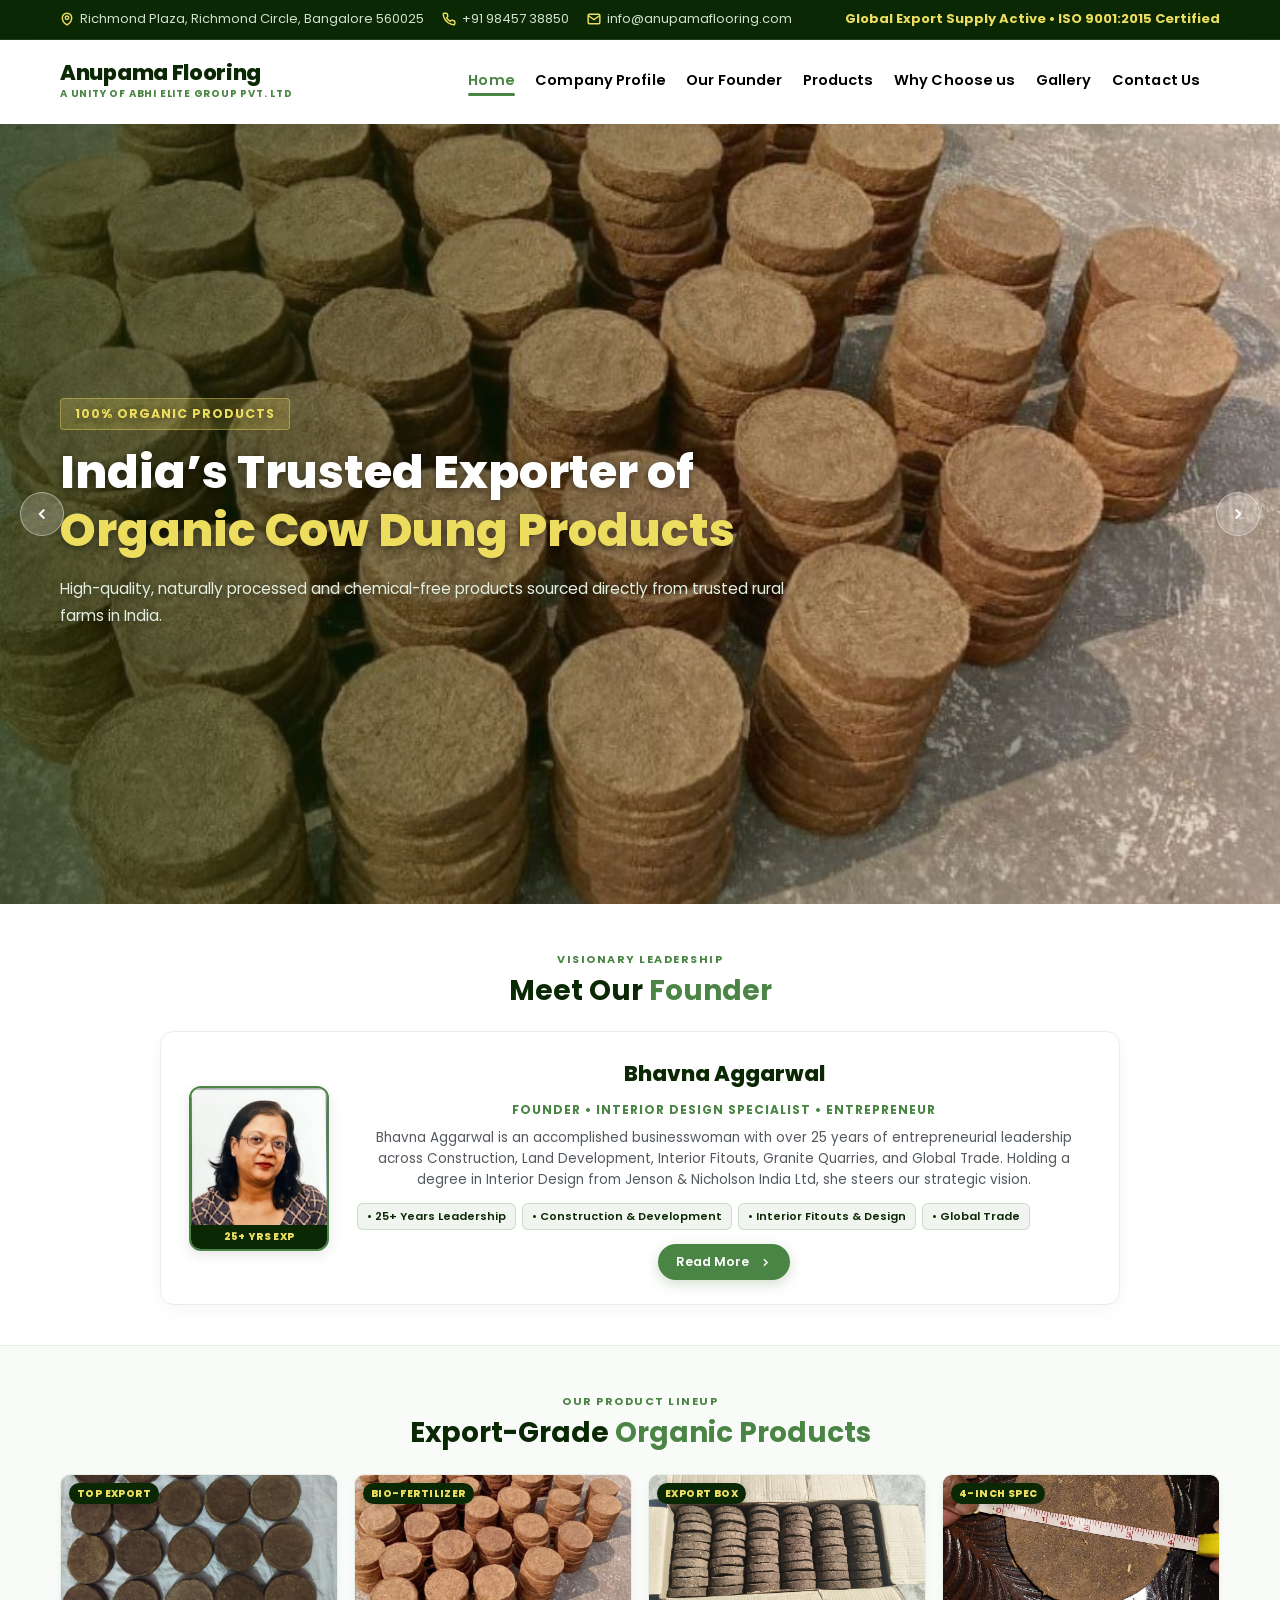
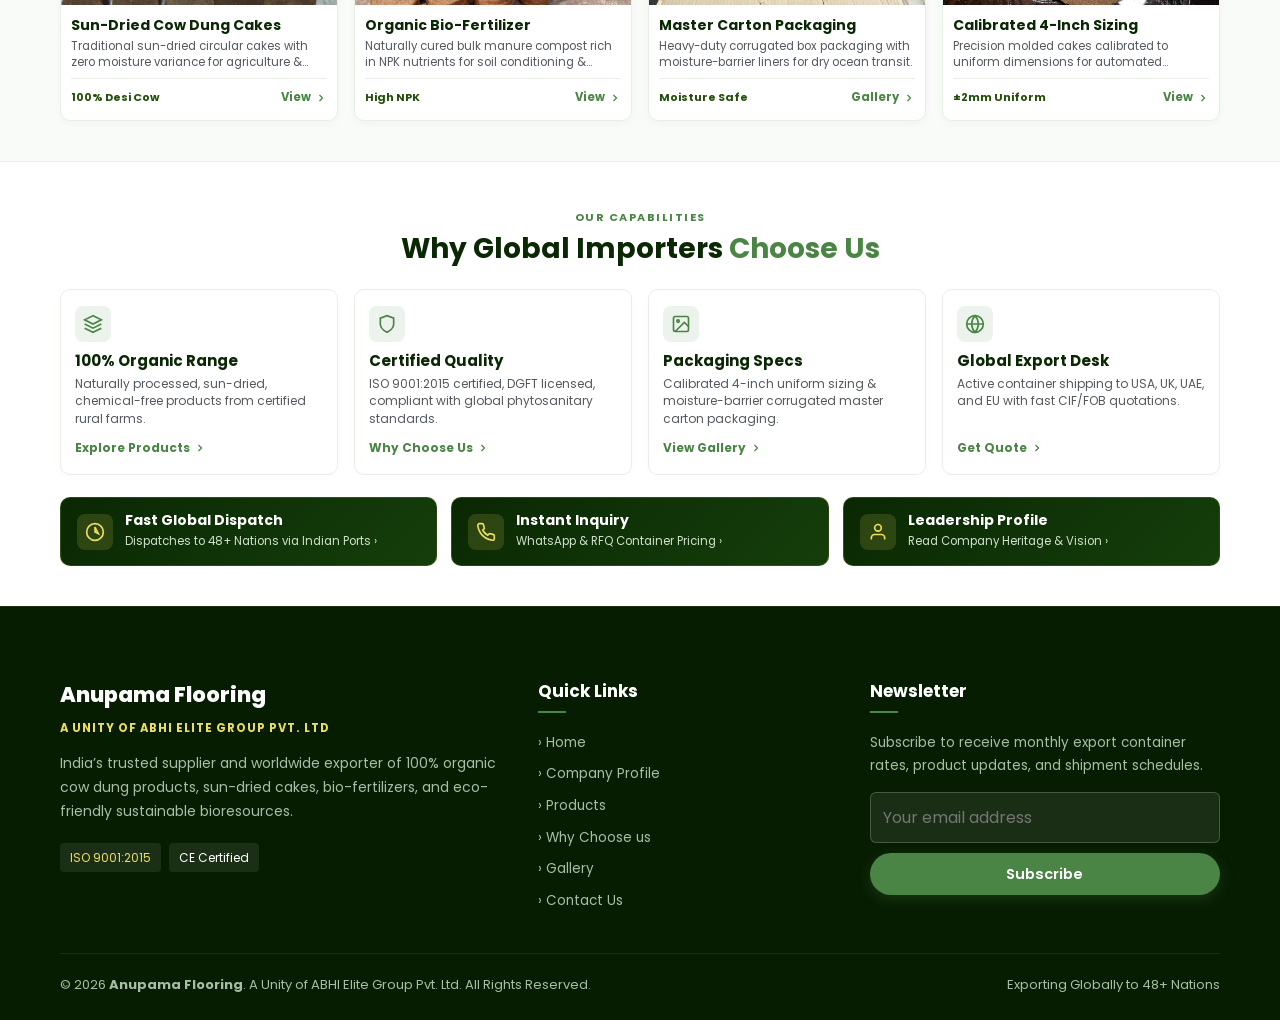
==== commit a2be3d9c: "Add founder picture into the homepage summary card" ====
--- a/index.html
+++ b/index.html
@@ -208,9 +208,9 @@
   </section>
 
   <!-- ==========================================================================
-       4. ABOUT THE FOUNDER (Bhavna Aggarwal - Compact)
-       ========================================================================== -->
-  <section class="section-founder" id="founder" style="padding: 40px 0;">
+       4. ABOUT THE FOUNDER (Bhavna Aggarwal - Compact with Photo)
+       ========================================================================== -->
+  <section class="section-founder" id="founder" style="padding: 40px 0; background-color: var(--pxl-white);">
     <div class="container">
       
       <div class="pxl-heading text-center home-heading-compact">
@@ -218,29 +218,42 @@
         <h2 class="pxl-heading-title">Meet Our <span>Founder</span></h2>
       </div>
 
-      <div class="founder-home-card" style="padding: 24px 20px;">
-        <h3 class="founder-name-title" style="font-size: 20px;">Bhavna Aggarwal</h3>
-        <span class="founder-role-tag" style="font-size: 12px; margin-bottom: 10px;">Founder &bull; Interior Design Specialist &bull; Entrepreneur</span>
-        
-        <div class="founder-bio-text" style="max-width: 680px; margin: 0 auto 16px auto; font-size: 13.5px; line-height: 1.6;">
-          <p>
-            Bhavna Aggarwal is an accomplished businesswoman with over 25 years of entrepreneurial leadership across Construction, Land Development, Interior Fitouts, Granite Quarries, and Global Trade. Holding a degree in Interior Design from Jenson &amp; Nicholson India Ltd, she steers our strategic vision.
-          </p>
-        </div>
-
-        <!-- Expertise Badges -->
-        <div class="founder-portfolio-pills" style="justify-content: center; margin-bottom: 18px; gap: 6px;">
-          <span class="founder-pill-tag" style="padding: 4px 10px; font-size: 11.5px;">&bull; 25+ Years Leadership</span>
-          <span class="founder-pill-tag" style="padding: 4px 10px; font-size: 11.5px;">&bull; Construction &amp; Development</span>
-          <span class="founder-pill-tag" style="padding: 4px 10px; font-size: 11.5px;">&bull; Interior Fitouts &amp; Design</span>
-          <span class="founder-pill-tag" style="padding: 4px 10px; font-size: 11.5px;">&bull; Global Trade</span>
-        </div>
-
-        <div>
-          <a href="founder-profile.html" class="pxl-button pxl-btn-primary btn-sm" style="height: 38px; padding: 0 20px; font-size: 13px;">
-            <span>Read More</span>
-            <svg width="14" height="14" viewBox="0 0 24 24" fill="none" stroke="currentColor" stroke-width="2.5"><polyline points="9 18 15 12 9 6"></polyline></svg>
-          </a>
+      <div class="founder-home-card">
+        <div class="founder-home-inner">
+          
+          <!-- Founder Photo Frame -->
+          <div class="founder-home-img-wrap">
+            <img src="images/bhavna-aggarwal.png" alt="Bhavna Aggarwal - Founder, Anupama Flooring" loading="lazy" />
+            <span class="founder-home-exp-badge">25+ Yrs Exp</span>
+          </div>
+
+          <!-- Founder Bio & Details -->
+          <div class="founder-home-content">
+            <h3 class="founder-name-title" style="font-size: 21px; margin-bottom: 2px;">Bhavna Aggarwal</h3>
+            <span class="founder-role-tag" style="font-size: 12px; margin-bottom: 8px; display: inline-block;">Founder &bull; Interior Design Specialist &bull; Entrepreneur</span>
+            
+            <div class="founder-bio-text" style="font-size: 13.5px; line-height: 1.55; margin-bottom: 12px;">
+              <p>
+                Bhavna Aggarwal is an accomplished businesswoman with over 25 years of entrepreneurial leadership across Construction, Land Development, Interior Fitouts, Granite Quarries, and Global Trade. Holding a degree in Interior Design from Jenson &amp; Nicholson India Ltd, she steers our strategic vision.
+              </p>
+            </div>
+
+            <!-- Expertise Badges -->
+            <div class="founder-portfolio-pills" style="margin-bottom: 14px; gap: 6px;">
+              <span class="founder-pill-tag" style="padding: 3px 9px; font-size: 11px;">&bull; 25+ Years Leadership</span>
+              <span class="founder-pill-tag" style="padding: 3px 9px; font-size: 11px;">&bull; Construction &amp; Development</span>
+              <span class="founder-pill-tag" style="padding: 3px 9px; font-size: 11px;">&bull; Interior Fitouts &amp; Design</span>
+              <span class="founder-pill-tag" style="padding: 3px 9px; font-size: 11px;">&bull; Global Trade</span>
+            </div>
+
+            <div>
+              <a href="founder-profile.html" class="pxl-button pxl-btn-primary btn-sm" style="height: 36px; padding: 0 18px; font-size: 12.5px;">
+                <span>Read More</span>
+                <svg width="13" height="13" viewBox="0 0 24 24" fill="none" stroke="currentColor" stroke-width="2.5"><polyline points="9 18 15 12 9 6"></polyline></svg>
+              </a>
+            </div>
+          </div>
+
         </div>
       </div>
 
--- a/css/style.css
+++ b/css/style.css
@@ -2091,3 +2091,83 @@
   color: #D1E0CE;
 }
 
+/* Founder Card on Home Page */
+.founder-home-card {
+  background: var(--pxl-white);
+  border: 1px solid var(--pxl-border);
+  border-radius: 14px;
+  padding: 24px 28px;
+  box-shadow: 0 4px 20px rgba(0, 0, 0, 0.04);
+  max-width: 960px;
+  margin: 0 auto;
+}
+
+.founder-home-inner {
+  display: flex;
+  align-items: center;
+  gap: 28px;
+}
+
+@media (max-width: 768px) {
+  .founder-home-card {
+    padding: 20px 16px;
+  }
+  .founder-home-inner {
+    flex-direction: column;
+    text-align: center;
+    gap: 16px;
+  }
+}
+
+.founder-home-img-wrap {
+  position: relative;
+  width: 140px;
+  height: 165px;
+  border-radius: 12px;
+  overflow: hidden;
+  flex-shrink: 0;
+  box-shadow: 0 4px 14px rgba(0, 0, 0, 0.1);
+  border: 2px solid var(--pxl-primary);
+  background-color: var(--pxl-bg-light);
+}
+
+@media (max-width: 768px) {
+  .founder-home-img-wrap {
+    width: 120px;
+    height: 140px;
+    margin: 0 auto;
+  }
+}
+
+.founder-home-img-wrap img {
+  width: 100%;
+  height: 100%;
+  object-fit: cover;
+  object-position: top center;
+}
+
+.founder-home-exp-badge {
+  position: absolute;
+  bottom: 0;
+  left: 0;
+  right: 0;
+  background: var(--pxl-dark-green);
+  color: var(--pxl-yellow-badge);
+  font-size: 10px;
+  font-weight: 800;
+  text-align: center;
+  padding: 3px 4px;
+  letter-spacing: 0.3px;
+  text-transform: uppercase;
+}
+
+.founder-home-content {
+  flex-grow: 1;
+}
+
+@media (max-width: 768px) {
+  .founder-home-content .founder-portfolio-pills {
+    justify-content: center;
+  }
+}
+
